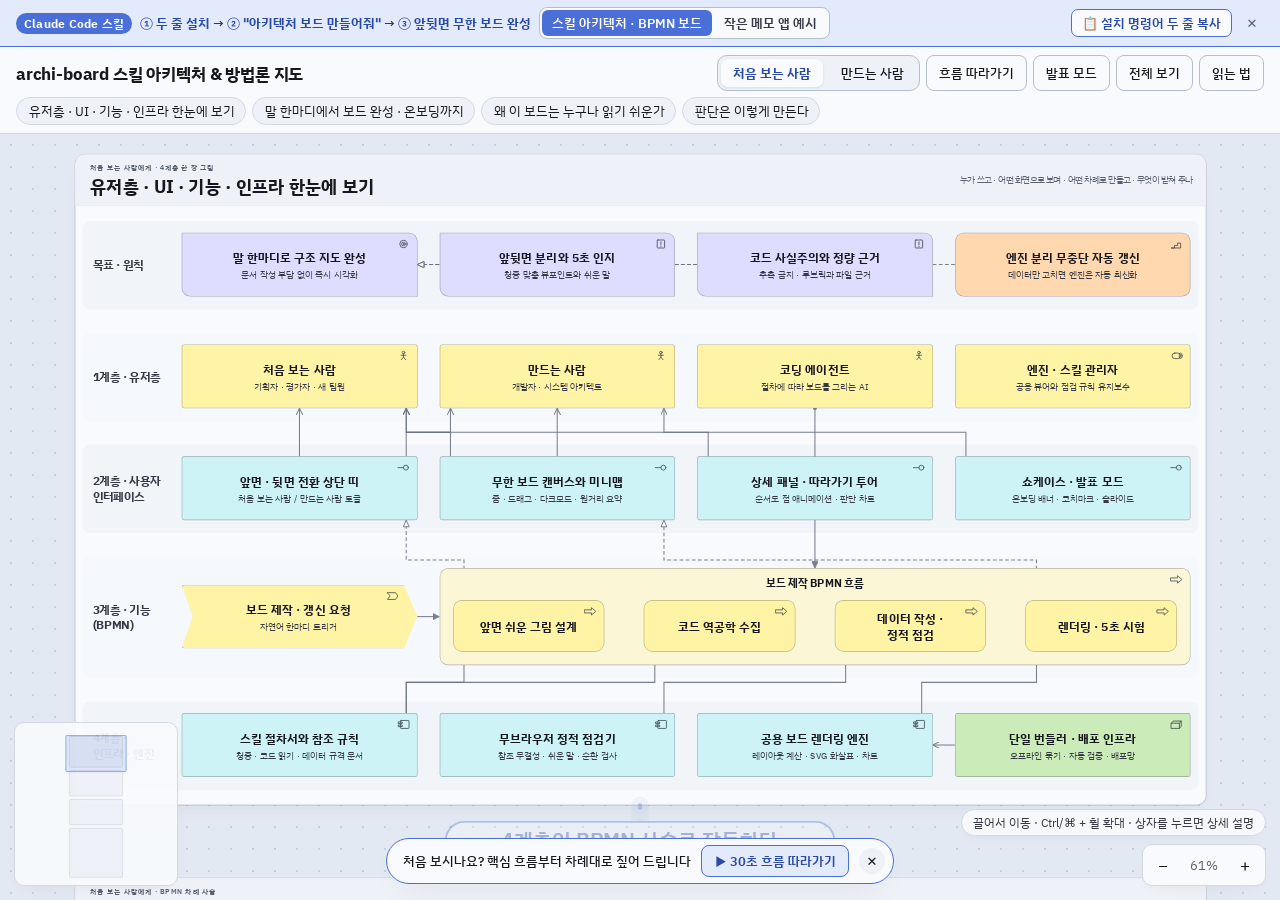
==== index.html @ 6bb21a6a "Merge pull request #14 from gamercross/fix/ux-audit fix(engine): 읽기 쉽게 — 줄바꿈 · 글자 크기 · 헤더 · 발표 모드 · " ====
<!doctype html>
<!-- 이 파일은 tools/build-showcase.mjs가 만든다 — 고치려면 showcase/index.src.html과 보드 데이터를 고치고 다시 만든다. -->
<html lang="ko">
<head>
<meta charset="utf-8">
<meta name="viewport" content="width=device-width,initial-scale=1">
<title>archi-board 쇼케이스 · 아키텍처 & 방법론 보드</title>
<style>
/*! archi-board engine v1.4.0 — MIT License */
@import url('https://fonts.googleapis.com/css2?family=IBM+Plex+Mono:wght@400;500&family=IBM+Plex+Sans+KR:wght@400;500;600;700&display=swap');
/* 무한 보드 — 작업을 창(프레임)으로 늘어놓고, 창 크기는 중요도, 창 안은 ArchiMate 층별 캔버스. 멀리서는 창 이름만, 가까이 가면 안의 상자와 선. */
:root{
  --board:#E3E9F2; --dot:#C4CEDC; --sheet:#F8FAFD; --soft:#EEF2F8; --line:#D2D9E4; --line2:#B3BECF;
  --ink:#16181D; --ink2:#353943; --mute:#59606E; --acc:#4A6FD6; --acc-ink:#2A4AA8; --acc-soft:#E2EAFB;
  --edge:#6A7282; --track:rgba(74,111,214,.15); --shade:rgba(22,24,29,.10);
  --l-mot:#DEDCFF; --l-str:#FFD8B0; --l-bus:#FFF3A6; --l-app:#CDF3F6; --l-tec:#CBEBB8; --l-imp:#FFD3E6; --l-pla:#E9D9F7;
  --ok:#1E7A47; --okbg:#E1F3E8; --warn:#865600; --warnbg:#FFF1D2; --bad:#A32D2D; --badbg:#FCE7E7;
  --cand:#5B3FB0; --candbg:#EEE9FF; --gone:#5F6673; --gonebg:#E9ECF1;
  --f-ui:"IBM Plex Sans KR","Apple SD Gothic Neo","Noto Sans KR","Malgun Gothic",system-ui,sans-serif;
  --f-mono:"IBM Plex Mono",ui-monospace,"SFMono-Regular",Menlo,Consolas,monospace;
}
@media (prefers-color-scheme: dark){:root:not([data-theme="light"]){
  --board:#0C0F14; --dot:#1D2430; --sheet:#161A21; --soft:#1C2129; --line:#2B313C; --line2:#3E4654;
  --ink:#EEF0F4; --ink2:#CFD4DC; --mute:#98A1B0; --acc:#7FA4FF; --acc-ink:#A9C2FF; --acc-soft:#1A2541;
  --edge:#8891A3; --track:rgba(127,164,255,.16); --shade:rgba(0,0,0,.45);
  --l-mot:#2B2950; --l-str:#4A3016; --l-bus:#3A3715; --l-app:#153B3F; --l-tec:#20351C; --l-imp:#4A2036; --l-pla:#35224A;
  --ok:#7FD4A0; --okbg:#163323; --warn:#F2C26B; --warnbg:#382C12; --bad:#F29A9A; --badbg:#3C1B1B;
  --cand:#C3B2FF; --candbg:#281F46; --gone:#A3AAB6; --gonebg:#242932; color-scheme:dark}}
:root[data-theme="dark"]{
  --board:#0C0F14; --dot:#1D2430; --sheet:#161A21; --soft:#1C2129; --line:#2B313C; --line2:#3E4654;
  --ink:#EEF0F4; --ink2:#CFD4DC; --mute:#98A1B0; --acc:#7FA4FF; --acc-ink:#A9C2FF; --acc-soft:#1A2541;
  --edge:#8891A3; --track:rgba(127,164,255,.16); --shade:rgba(0,0,0,.45);
  --l-mot:#2B2950; --l-str:#4A3016; --l-bus:#3A3715; --l-app:#153B3F; --l-tec:#20351C; --l-imp:#4A2036; --l-pla:#35224A;
  --ok:#7FD4A0; --okbg:#163323; --warn:#F2C26B; --warnbg:#382C12; --bad:#F29A9A; --badbg:#3C1B1B;
  --cand:#C3B2FF; --candbg:#281F46; --gone:#A3AAB6; --gonebg:#242932; color-scheme:dark}

[hidden]{display:none!important}
html,body{height:100%}
body{background:var(--board);color:var(--ink);font-family:var(--f-ui);overflow:hidden}
body::before{content:"";position:fixed;inset:0 0 auto;height:env(safe-area-inset-top,0px);z-index:10;background:var(--sheet)}
button{font:inherit;color:inherit}
.app{height:100%;display:grid;grid-template-rows:auto 1fr}

/* 위 띠 */
.top{background:var(--sheet);border-bottom:1px solid var(--line);padding-block:10px 8px;
  padding-left:max(16px,env(safe-area-inset-left,0px));padding-right:max(16px,env(safe-area-inset-right,0px));
  display:grid;gap:8px;position:relative;z-index:5}
.top-row{display:flex;align-items:center;gap:14px;flex-wrap:wrap}
.brand{display:flex;align-items:baseline;gap:10px;min-width:0;flex:1 1 320px}
.brand h1{margin:0;font-size:19px;font-weight:700;letter-spacing:-.01em;white-space:nowrap}
.brand p{margin:0;color:var(--mute);font-size:12.5px;min-width:0;overflow:hidden;text-overflow:ellipsis;white-space:nowrap}
.acts{display:flex;gap:6px;flex-wrap:wrap}
.btn{border:1px solid var(--line2);background:var(--sheet);border-radius:8px;padding:6px 12px;font-size:13px;font-weight:500;cursor:pointer;white-space:nowrap}
.btn:hover{border-color:var(--acc)}
.btn.pri{background:var(--acc-soft);border-color:var(--acc);color:var(--acc-ink);font-weight:600}
.btn:focus-visible,.chipf:focus-visible,.el:focus-visible,.fh:focus-visible,.sum:focus-visible,.go:focus-visible{outline:2px solid var(--acc);outline-offset:2px}
.chips{display:flex;gap:6px;overflow-x:auto;scrollbar-width:thin;padding-bottom:2px}
.chipf{flex:none;display:flex;align-items:center;gap:8px;border:1px solid var(--line);background:var(--soft);border-radius:999px;padding:4px 10px 4px 12px;font-size:12.5px;cursor:pointer}
.chipf:hover{border-color:var(--acc)}
.chipf.main{border-color:var(--acc);background:var(--acc-soft);font-weight:600}
.mbar{display:inline-flex;width:46px;height:6px;border-radius:3px;overflow:hidden;background:var(--line)}
.mbar i{display:block;height:100%}
.mbar .done{background:var(--ok)} .mbar .part{background:var(--warn)} .mbar .todo{background:var(--bad)} .mbar .cand{background:var(--cand)} .mbar .gone{background:var(--gone)}

/* 보드 */
.board{position:relative;overflow:hidden;touch-action:none;cursor:grab;
  background-color:var(--board);background-image:radial-gradient(var(--dot) 1.1px,transparent 1.3px);background-size:22px 22px}
.board.dragging{cursor:grabbing}
.world{position:absolute;left:0;top:0;transform-origin:0 0}
/* 움직이는 동안만 한 장의 층으로 — 멈추면 지금 크기로 다시 그려 흐림 · 빈 칸이 남지 않게 */
.board.moving .world{will-change:transform}
.layer{position:absolute;left:0;top:0}
svg.layer{overflow:visible;pointer-events:none}

/* 창 */
.fr{position:absolute;background:var(--sheet);border:1px solid var(--line2);border-radius:16px;box-shadow:0 1px 0 var(--shade),0 12px 32px -18px var(--shade)}
.fr.main{border:3px solid var(--acc);box-shadow:0 0 0 10px var(--track),0 20px 50px -20px var(--shade)}
.fr.w1{border-style:dashed}
.fh{position:absolute;left:0;right:0;top:0;height:84px;display:flex;flex-direction:column;justify-content:center;gap:2px;text-align:left;
  padding:0 24px;border:0;border-bottom:1px solid var(--line);background:var(--soft);border-radius:15px 15px 0 0;cursor:pointer}
.fr.main .fh{background:var(--acc-soft);border-radius:13px 13px 0 0}
.fh .fk{font-size:12px;font-weight:600;letter-spacing:.06em;color:var(--mute)}
.fr.main .fh .fk{color:var(--acc-ink)}
.fh .ft{font-size:24px;font-weight:700;letter-spacing:-.015em}
.fr.w5 .fh .ft{font-size:30px} .fr.w4 .fh .ft{font-size:27px} .fr.w1 .fh .ft{font-size:21px}
.fh .fm{position:absolute;right:22px;top:50%;transform:translateY(-50%);display:flex;align-items:center;gap:10px;font-size:12.5px;color:var(--mute)}
.fh .fm .mbar{width:90px;height:8px}
.band{position:absolute;left:12px;right:12px;border-radius:10px;background:var(--soft)}
.band span{position:absolute;left:0;top:0;bottom:0;width:26px;display:flex;align-items:center;justify-content:center;
  writing-mode:vertical-rl;font-size:12px;font-weight:600;letter-spacing:.12em;color:var(--mute);border-radius:10px 0 0 10px}
.band[data-l="mot"] span{background:var(--l-mot)} .band[data-l="str"] span{background:var(--l-str)} .band[data-l="bus"] span{background:var(--l-bus)}
.band[data-l="app"] span{background:var(--l-app)} .band[data-l="tec"] span{background:var(--l-tec)} .band[data-l="imp"] span{background:var(--l-imp)}
.fr.on{border-color:var(--acc)}

/* 상자 */
.el{position:absolute;display:flex;flex-direction:column;justify-content:flex-start;gap:3px;text-align:left;padding:8px 10px 8px 11px;
  border:1px solid color-mix(in srgb,var(--ink) 30%,transparent);border-radius:4px;cursor:pointer;overflow:hidden;
  transition:opacity .2s,box-shadow .2s,transform .2s}
.el[data-l="mot"]{background:var(--l-mot)} .el[data-l="str"]{background:var(--l-str)} .el[data-l="bus"]{background:var(--l-bus)}
.el[data-l="app"]{background:var(--l-app)} .el[data-l="tec"]{background:var(--l-tec)} .el[data-l="imp"]{background:var(--l-imp)} .el[data-l="pla"]{background:var(--l-pla)}
.el.sh-round{border-radius:14px}
.el.sh-pill{border-radius:40px;padding-inline:20px}
.el.sh-cut{border-radius:0 14px 0 14px}
.el.sh-event{clip-path:polygon(0 0,calc(100% - 22px) 0,100% 50%,calc(100% - 22px) 100%,0 100%,18px 50%);padding-left:26px;border-width:0}
.el.st-todo,.el.st-cand{border-style:dashed;border-width:1.5px}
.el.st-gone{opacity:.62}
.el.st-gone .en{text-decoration:line-through;text-decoration-thickness:1px}
.el .et{display:flex;align-items:center;gap:6px;min-width:0}
.el .et i{font-style:normal;font-size:12px;color:var(--ink2);opacity:.8;white-space:nowrap;overflow:hidden;text-overflow:ellipsis;flex:1 1 auto;min-width:0}
.el .en{font-size:13.5px;font-weight:600;line-height:1.3;display:-webkit-box;-webkit-line-clamp:2;-webkit-box-orient:vertical;overflow:hidden}
.el .ew{font-size:12px;color:var(--ink2);white-space:nowrap;overflow:hidden;text-overflow:ellipsis}
.el[data-l="pla"] .en{font-size:15px}
.chip{flex:none;font-size:12px;font-weight:600;padding:1px 6px;border-radius:999px;white-space:nowrap}
.chip.done{background:var(--okbg);color:var(--ok)} .chip.part{background:var(--warnbg);color:var(--warn)} .chip.todo{background:var(--badbg);color:var(--bad)}
.chip.cand{background:var(--candbg);color:var(--cand)} .chip.gone{background:var(--gonebg);color:var(--gone)}
.el:hover{box-shadow:0 0 0 3px var(--track)}
.board.focus .el{opacity:.18}
.board.focus .el.on{opacity:1}
.el.sel{box-shadow:0 0 0 4px var(--acc);transform:translateY(-1px)}
.board.focus .el.on:not(.sel){box-shadow:0 0 0 2px var(--acc)}

/* 선 */
.e{fill:none;stroke:var(--edge);stroke-width:1.4;opacity:.75;transition:opacity .2s}
.e.x{display:none}
.board.focus .e{opacity:.08}
.board.focus .e.on{opacity:1;stroke:var(--acc);stroke-width:2.4}
.board.focus .e.x.on{display:inline}
.e.on.run{stroke-dasharray:7 7;animation:run 1s linear infinite}
@keyframes run{to{stroke-dashoffset:-14}}
.mk{fill:var(--edge);stroke:var(--edge)} .mk.h{fill:var(--acc);stroke:var(--acc)} .mk.hol{fill:var(--sheet)}
.ringp{fill:none;stroke:var(--track);stroke-width:26}
.runner{fill:var(--acc)}
.board.far .e.in{opacity:0}

/* 창 사이 흐름 */
.flow-t{fill:none;stroke:var(--track);stroke-width:28;stroke-linecap:round}
.flow{fill:none;stroke:var(--acc);stroke-width:7;stroke-linecap:round;stroke-dasharray:4 24;animation:flow 1.3s linear infinite;opacity:.9}
@keyframes flow{to{stroke-dashoffset:-28}}
.fl rect{fill:var(--sheet);stroke:var(--acc);stroke-width:3}
.fl text{fill:var(--acc-ink);font:600 34px var(--f-ui)}
.flows{transition:opacity .25s}
.board:not(.far) .flows{opacity:.35}
.board.focus .flows{opacity:.08}

/* 멀리서 보는 얼굴 */
.sum{position:absolute;border:0;border-radius:16px;background:color-mix(in srgb,var(--sheet) 93%,transparent);text-align:left;cursor:pointer;
  padding:48px 56px;display:flex;flex-direction:column;justify-content:center;gap:18px;opacity:0;pointer-events:none;transition:opacity .25s;overflow:hidden}
.board.far .sum{opacity:1;pointer-events:auto}
.sum{--z:1;padding:calc(48px*var(--z)) calc(56px*var(--z));gap:calc(18px*var(--z))}
.sum .sk{font-size:calc(40px*var(--z));font-weight:600;letter-spacing:.05em;color:var(--mute)}
.sum.main .sk{color:var(--acc-ink)}
.sum .st{font-size:calc(70px*var(--z));font-weight:700;letter-spacing:-.02em;line-height:1.12;text-wrap:balance}
.sum.w5 .st{font-size:calc(100px*var(--z))} .sum.w4 .st{font-size:calc(88px*var(--z))} .sum.w3 .st{font-size:calc(70px*var(--z))} .sum.w1 .st{font-size:calc(58px*var(--z))}
.sum .ss{font-size:calc(38px*var(--z));color:var(--ink2);line-height:1.3;max-width:28ch}
.sum.w1 .ss{font-size:calc(32px*var(--z))}
.sum .mbar{width:min(100%,calc(640px*var(--z)));height:calc(22px*var(--z));border-radius:calc(11px*var(--z))}
.sum .sc{font-size:calc(36px*var(--z));color:var(--mute);font-variant-numeric:tabular-nums}
.sum:hover{background:color-mix(in srgb,var(--acc-soft) 92%,transparent)}
.board.focus .sum{opacity:0;pointer-events:none}

/* 아래 도구 */
.zoom{position:absolute;right:max(14px,env(safe-area-inset-right,0px));bottom:max(14px,env(safe-area-inset-bottom,0px));display:flex;gap:4px;align-items:center;
  background:var(--sheet);border:1px solid var(--line);border-radius:10px;padding:4px;z-index:3;box-shadow:0 6px 18px -10px var(--shade)}
.zoom button{border:0;background:none;width:32px;height:32px;border-radius:7px;font-size:17px;cursor:pointer}
.zoom button:hover{background:var(--soft)}
.zoom output{font-size:13px;color:var(--mute);min-width:42px;text-align:center;font-variant-numeric:tabular-nums}
.mini{position:absolute;left:max(14px,env(safe-area-inset-left,0px));bottom:max(14px,env(safe-area-inset-bottom,0px));width:200px;
  background:var(--sheet);border:1px solid var(--line);border-radius:10px;padding:6px;z-index:3;cursor:pointer;box-shadow:0 6px 18px -10px var(--shade)}
.mini svg{display:block;width:100%;height:auto}
.mini .mf{fill:var(--soft);stroke:var(--line2);stroke-width:14}
.mini .mf.main{fill:var(--acc-soft);stroke:var(--acc);stroke-width:24}
.mini .mv{fill:var(--track);stroke:var(--acc);stroke-width:20}
.hint{position:absolute;right:max(14px,env(safe-area-inset-right,0px));bottom:calc(max(14px,env(safe-area-inset-bottom,0px)) + 50px);font-size:12px;color:var(--ink2);background:color-mix(in srgb,var(--sheet) 92%,transparent);border:1px solid var(--line);border-radius:999px;padding:4px 11px;z-index:3;text-align:right;box-shadow:0 4px 14px -8px var(--shade);transition:opacity .4s}
.hint.dim{opacity:.55}
.hint:hover{opacity:1}

/* 첫 화면 투어 배너 & 발표(슬라이드) 모드 */
.tcta{position:absolute;left:50%;transform:translateX(-50%);bottom:max(16px,env(safe-area-inset-bottom,0px));z-index:3;display:flex;align-items:center;gap:10px;
  background:var(--sheet);border:1.5px solid var(--acc);border-radius:999px;padding:6px 8px 6px 16px;box-shadow:0 14px 34px -14px var(--shade);font-size:13px;font-weight:500;white-space:nowrap;max-width:calc(100% - 32px)}
.tcta span{overflow:hidden;text-overflow:ellipsis}
.tcta .x{border:0;background:var(--soft);border-radius:999px;width:26px;height:26px;cursor:pointer;font-size:13px;flex:none}
.tcta .x:hover{background:var(--line)}
.pres{position:absolute;left:50%;transform:translateX(-50%);bottom:max(16px,env(safe-area-inset-bottom,0px));z-index:4;display:flex;align-items:center;gap:10px;
  background:var(--sheet);border:1.5px solid var(--acc);border-radius:14px;padding:8px 12px;box-shadow:0 20px 50px -20px var(--shade);max-width:calc(100% - 32px)}
.pres .pt{display:flex;flex-direction:column;align-items:center;padding:0 10px;min-width:160px;max-width:360px;text-align:center}
.pres .pt small{font-size:12px;font-weight:700;color:var(--acc-ink);font-variant-numeric:tabular-nums}
.pres .pt b{font-size:14px;white-space:nowrap;overflow:hidden;text-overflow:ellipsis;max-width:100%}
.app[data-pres="1"] .chips,.app[data-pres="1"] .mini,.app[data-pres="1"] .hint,.app[data-pres="1"] .tcta{display:none!important}

/* 옆 칸 */
.panel{position:absolute;top:12px;right:max(12px,env(safe-area-inset-right,0px));bottom:12px;width:380px;max-width:calc(100% - 24px);background:var(--sheet);
  border:1px solid var(--line2);border-radius:14px;box-shadow:0 20px 50px -20px var(--shade);z-index:4;display:flex;flex-direction:column;overflow:hidden}
.panel header{display:flex;align-items:flex-start;gap:8px;padding:16px 16px 10px 18px;border-bottom:1px solid var(--line)}
.panel header .ph{flex:1;min-width:0}
.panel .pk{font-size:12px;color:var(--mute);letter-spacing:.03em}
.panel h2{margin:4px 0 0;font-size:19px;line-height:1.3;text-wrap:balance}
.panel .x{border:0;background:var(--soft);border-radius:8px;width:30px;height:30px;cursor:pointer;flex:none;font-size:16px}
.panel .pb{padding:12px 18px 20px;overflow:auto;display:grid;gap:12px;align-content:start;font-size:13.5px;line-height:1.6}
.panel p{margin:0}
.panel h3{margin:6px 0 0;font-size:12px;letter-spacing:.06em;color:var(--mute);font-weight:600}
.panel code{font-family:var(--f-mono);font-size:12px;background:var(--soft);border:1px solid var(--line);border-radius:6px;padding:2px 6px;word-break:break-all}
.panel ul{margin:0;padding:0;list-style:none;display:grid;gap:6px}
.panel li{display:flex;flex-wrap:wrap;align-items:center;gap:6px}
.verb{font-size:12px;font-weight:600;color:var(--acc-ink);background:var(--acc-soft);border-radius:6px;padding:1px 7px;white-space:nowrap}
.go{border:1px solid var(--line);background:var(--soft);border-radius:7px;padding:2px 8px;font-size:13px;cursor:pointer;text-align:left}
.go:hover{border-color:var(--acc)}
.go small{color:var(--mute);margin-left:4px}
.why{border-left:3px solid var(--acc);padding:6px 10px;background:var(--acc-soft);border-radius:0 8px 8px 0}
.cnt{display:flex;gap:10px;flex-wrap:wrap;font-size:12.5px;color:var(--mute);font-variant-numeric:tabular-nums}
.cnt .mbar{width:100%;height:10px;border-radius:5px}
.recent li{display:grid;grid-template-columns:44px 1fr;gap:8px;align-items:baseline}
.recent time{font-size:12px;color:var(--mute);font-variant-numeric:tabular-nums}

/* 흐름 따라가기 */
.tour{position:absolute;left:50%;transform:translateX(-50%);bottom:max(14px,env(safe-area-inset-bottom,0px));width:min(620px,calc(100% - 32px));z-index:4;
  background:var(--sheet);border:1px solid var(--acc);border-radius:14px;box-shadow:0 20px 50px -20px var(--shade);padding:14px 16px 12px 18px;display:grid;gap:6px}
.tour .tn{font-size:12px;color:var(--acc-ink);font-weight:600;font-variant-numeric:tabular-nums;display:flex;justify-content:space-between;gap:8px}
.tour h2{margin:0;font-size:18px;text-wrap:balance}
.tour p{margin:0;font-size:13.5px;line-height:1.6;color:var(--ink2)}
.tour .tb{display:flex;gap:6px;justify-content:flex-end;margin-top:4px;flex-wrap:wrap}
.dots{display:flex;gap:4px;align-items:center}
.dots i{width:7px;height:7px;border-radius:50%;background:var(--line2)}
.dots i.on{background:var(--acc)}

/* 읽는 법 */
.legend{position:absolute;top:12px;left:max(12px,env(safe-area-inset-left,0px));width:min(560px,calc(100% - 24px));max-height:calc(100% - 24px);overflow:auto;z-index:4;
  background:var(--sheet);border:1px solid var(--line2);border-radius:14px;box-shadow:0 20px 50px -20px var(--shade);padding:16px 18px;font-size:13px;line-height:1.55}
.legend h2{margin:0 0 4px;font-size:17px}
.legend h3{margin:14px 0 6px;font-size:12px;letter-spacing:.06em;color:var(--mute)}
.lg{display:grid;grid-template-columns:repeat(auto-fill,minmax(150px,1fr));gap:6px 12px}
.lg div{display:flex;align-items:center;gap:8px;min-width:0}
.sw{flex:none;width:30px;height:18px;border:1px solid color-mix(in srgb,var(--ink) 30%,transparent);border-radius:4px}
.legend svg{flex:none}
.legend .x{float:right;border:0;background:var(--soft);border-radius:8px;width:30px;height:30px;cursor:pointer}

/* 창 안의 순서 (유즈케이스) */
.band[data-l="seq"]{background:color-mix(in srgb,var(--acc-soft) 55%,var(--soft))}
.band[data-l="seq"] span{background:var(--acc-soft);color:var(--acc-ink)}
.seq{position:absolute;background:var(--sheet);border:1px solid var(--line2);border-radius:12px;transition:opacity .2s}
.sqh{position:absolute;left:0;right:0;top:0;height:64px;padding:10px 12px 0 16px;display:flex;gap:12px;align-items:flex-start;border-bottom:1px solid var(--line)}
.sqh .sqt{flex:1;min-width:0}
.sqh small{display:block;font-size:12px;letter-spacing:.05em;color:var(--acc-ink);font-weight:600}
.sqh b{display:block;font-size:16px;line-height:1.3}
.sqh span{display:block;font-size:12px;color:var(--mute);white-space:nowrap;overflow:hidden;text-overflow:ellipsis}
.sqh .btn{flex:none;padding:5px 10px;font-size:12.5px}
.lh{position:absolute;top:72px;height:40px;display:flex;align-items:center;justify-content:center;text-align:center;font-size:12px;font-weight:600;line-height:1.2;
  border:1px solid color-mix(in srgb,var(--ink) 30%,transparent);border-radius:4px;background:var(--l-app);cursor:pointer;padding:0 6px;transition:opacity .2s,box-shadow .2s}
.lh[data-l="bus"]{background:var(--l-bus)} .lh[data-l="tec"]{background:var(--l-tec)}
.lh:hover{box-shadow:0 0 0 3px var(--track)}
.seq svg{position:absolute;left:0;top:0;overflow:visible;pointer-events:none}
.ll{stroke:var(--line2);stroke-width:1.2;stroke-dasharray:4 5}
.sa{fill:none;stroke:var(--edge);stroke-width:1.6;transition:opacity .2s}
.sa.ret{stroke-dasharray:6 5}
.sl{position:absolute;font-size:12px;line-height:1.38;color:var(--ink2);display:flex;flex-direction:column;justify-content:flex-end;align-items:center;text-align:center;pointer-events:none;transition:opacity .2s}
.sl.self{align-items:flex-start;text-align:left}
.sl p{margin:0;background:var(--sheet);padding:0 4px;border-radius:4px}
.sl .n{display:inline-flex;align-items:center;justify-content:center;min-width:18px;height:18px;border-radius:9px;background:var(--ink2);color:var(--sheet);font-size:12px;font-weight:700;margin-right:5px;padding:0 4px;vertical-align:1px}
.sl code{font-family:var(--f-mono);font-size:12px;color:var(--mute);padding-left:5px}
.alt{font-size:12px;font-weight:600;color:var(--cand);background:var(--candbg);border-radius:999px;padding:0 6px;margin-right:4px;white-space:nowrap}
.sdot{fill:var(--acc)}
.seq.stepping .sa,.seq.stepping .sl{opacity:.2}
.seq.stepping .sa.past,.seq.stepping .sl.past{opacity:.5}
.seq.stepping .sa.cur{opacity:1;stroke:var(--acc);stroke-width:3;stroke-dasharray:7 6;animation:run 1s linear infinite}
.seq.stepping .sl.cur{opacity:1;color:var(--ink)}
.seq.stepping .sl.cur p{box-shadow:0 0 0 2px var(--acc)}
.seq.stepping .sdot{display:none}
.seq.stepping .lh{opacity:.45} .seq.stepping .lh.cur{opacity:1;box-shadow:0 0 0 3px var(--acc)}
.seq.play{box-shadow:0 0 0 3px var(--acc)}
.board.focus .seq:not(.play){opacity:.25}

/* 앱 화면 */
.scr{position:absolute;background:var(--sheet);border:1px solid var(--line2);border-radius:12px;overflow:hidden;display:flex;flex-direction:column;transition:opacity .2s}
.scr .shot{display:block;border:0;padding:0;background:#0B1A4A;cursor:zoom-in;flex:none}
.scr .shot img{display:block;width:100%;height:100%;object-fit:cover}
.scr .sb{padding:14px 18px 16px;display:grid;gap:9px;align-content:start;font-size:14px;line-height:1.55;flex:1;min-height:0}
.scr .st1{display:flex;align-items:baseline;gap:10px}
.scr .st1 b{font-size:19px;line-height:1.3}
.scr .st1 em{font-style:normal;flex:none;display:inline-flex;align-items:center;justify-content:center;width:26px;height:26px;border-radius:13px;background:var(--acc);color:#fff;font-size:13px;font-weight:700}
.scr .url{font-family:var(--f-mono);font-size:12px;color:var(--mute)}
.scr h4{margin:0;font-size:12px;letter-spacing:.06em;color:var(--mute);font-weight:600}
.scr .mv{color:var(--ink2)}
.scr ul{margin:0;padding:0;list-style:none;display:grid;gap:3px}
.scr li{font-size:13px;color:var(--ink2);padding-left:14px;position:relative}
.scr li::before{content:"";position:absolute;left:2px;top:.62em;width:6px;height:6px;border-radius:2px;background:var(--l-app)}
.scr .bk li::before{background:var(--l-tec)}
.scr .sacts{display:flex;gap:6px;flex-wrap:wrap;margin-top:2px}
.scr .sacts .btn{padding:5px 10px;font-size:12.5px}
.scr.on{box-shadow:0 0 0 4px var(--acc)}
.board.focus .scr:not(.on){opacity:.3}
.lightbox{position:fixed;inset:0;z-index:20;background:rgba(6,10,20,.82);display:flex;flex-direction:column;align-items:center;justify-content:center;gap:12px;padding:24px 16px;cursor:zoom-out}
.lightbox img{max-width:min(1280px,100%);max-height:calc(100% - 60px);border-radius:10px;box-shadow:0 20px 60px rgba(0,0,0,.5)}
.lightbox p{margin:0;color:#fff;font-size:14px;text-align:center}

/* 앱 × 유즈케이스 표 */
.mx{position:absolute;display:grid;gap:3px;font-size:12px}
.mx .mh{display:flex;align-items:flex-end;justify-content:center;text-align:center;font-weight:600;line-height:1.25;padding:4px 2px 6px;border:0;background:none;cursor:pointer;border-radius:6px;font-size:12px}
.mx .mr{display:flex;align-items:center;gap:8px;text-align:left;border:0;background:none;cursor:pointer;border-radius:6px;padding:0 8px;font-weight:600;font-size:12.5px;min-width:0}
.mx .mh:hover,.mx .mr:hover{background:var(--acc-soft)}
.mx .mr i{flex:none;width:12px;height:12px;border-radius:3px;border:1px solid color-mix(in srgb,var(--ink) 30%,transparent)}
.mx .mc{border:1px solid var(--line);border-radius:6px;display:flex;align-items:center;justify-content:center;gap:6px;font-variant-numeric:tabular-nums;cursor:pointer;font-size:12px;padding:0}
.mx div.mc{border-style:dashed;cursor:default}
.mx button.mc:hover{border-color:var(--acc)}
.mx .o{color:var(--acc-ink);font-weight:700} .mx .i{color:var(--ok);font-weight:700} .mx .s{color:var(--mute);font-weight:600}
.board.focus .mx{opacity:.35}
.go.wide{display:block;width:100%}
.go .verb{margin-right:4px}


/* 객체 지도 */
.pkg{position:absolute;border:2px dashed var(--line2);border-radius:20px;background:color-mix(in srgb,var(--soft) 75%,transparent)}
.pkg::before{content:"";position:absolute;left:18px;right:18px;top:0;height:8px;border-radius:0 0 6px 6px;background:var(--l-app)}
.pkg[data-l="bus"]::before{background:var(--l-bus)} .pkg[data-l="tec"]::before{background:var(--l-tec)}
.pkg h4{position:absolute;left:22px;top:18px;margin:0;font-size:26px;font-weight:700;letter-spacing:-.01em}
.pkg p{position:absolute;left:22px;right:22px;top:52px;margin:0;font-size:14px;color:var(--mute);white-space:nowrap;overflow:hidden;text-overflow:ellipsis}
.oedges{position:absolute;left:0;top:0;overflow:visible;pointer-events:none}
.oe{fill:none;stroke:var(--edge);opacity:.45;transition:opacity .2s}
/* 확대 · 이동 중에는 계속 도는 움직임을 멈춰, 큰 그림을 매 프레임 다시 그리지 않게 한다 */
.board.moving .flow,.board.moving .oe.cur,.board.moving .e.on.run,.board.moving .seq.stepping .sa.cur{animation-play-state:paused}
.board.moving .el,.board.moving .sum,.board.moving .flows,.board.moving .ob,.board.moving .seq,.board.moving .scr,.board.moving .cd{transition:none}
.oe.x{stroke-dasharray:7 6}
.board.ofocus .oe{opacity:.07}
.board.ofocus .oe.on{opacity:1;stroke:var(--acc);stroke-width:4}
.board.ofocus .oe.cur{stroke-width:7}
.board.far.ofocus .oe.on{stroke-width:9}
.board.far.ofocus .oe.cur{stroke-width:15}
.oe.cur{stroke-dasharray:9 8;animation:run 1s linear infinite}
.oel{display:none}
.board.ofocus .oel.on{display:inline}
.oel rect{fill:var(--sheet);stroke:var(--acc);stroke-width:1.6}
.oel text{fill:var(--acc-ink);font:600 15px var(--f-ui)}
.odot{fill:var(--acc);stroke:var(--sheet);stroke-width:3}
.ob{position:absolute;background:var(--sheet);border:1.5px solid color-mix(in srgb,var(--ink) 26%,transparent);border-radius:12px;display:flex;flex-direction:column;overflow:hidden;cursor:pointer;
  transition:opacity .2s,box-shadow .2s;box-shadow:0 10px 24px -18px var(--shade)}
.ob:hover{box-shadow:0 0 0 4px var(--track)}
.ob .oh{flex:none;display:flex;align-items:center;gap:8px;padding:12px 16px 11px;border:0;border-bottom:1px solid var(--line);background:var(--l-app);text-align:left;cursor:pointer;min-width:0}
.ob[data-l="bus"] .oh{background:var(--l-bus)} .ob[data-l="tec"] .oh{background:var(--l-tec)}
.ob .oh i{flex:none;font-style:normal;font-size:12px;color:var(--ink2)}
.ob .oh b:not(.chip){flex:1;min-width:0;font-size:21px;letter-spacing:-.01em;white-space:nowrap;overflow:hidden;text-overflow:ellipsis}
.ob .obb{flex:1;min-height:0;padding:12px 16px 10px;display:grid;gap:7px;align-content:start}
.ob .one{margin:0 0 2px;font-size:15px;font-weight:600;line-height:1.45;display:-webkit-box;-webkit-line-clamp:2;-webkit-box-orient:vertical;overflow:hidden}
.ob h5{margin:4px 0 0;font-size:12px;letter-spacing:.06em;color:var(--mute);font-weight:600}
.ob .oapi{margin:0;padding:0;list-style:none;display:grid;gap:3px}
.ob .oapi li{font-family:var(--f-mono);font-size:12.5px;color:var(--ink2);white-space:nowrap;overflow:hidden;text-overflow:ellipsis}
.ob .ohold{margin:0;font-size:13px;color:var(--ink2);line-height:1.5;display:-webkit-box;-webkit-line-clamp:2;-webkit-box-orient:vertical;overflow:hidden}
.thumbs{display:grid;grid-template-columns:repeat(3,1fr);gap:8px}
.th{border:1px solid var(--line);background:var(--soft);border-radius:8px;padding:5px 4px 4px;cursor:pointer;display:grid;gap:3px;justify-items:center;min-width:0}
.th:hover{border-color:var(--acc);background:var(--acc-soft)}
.th span{font-size:12px;font-weight:600;white-space:nowrap;overflow:hidden;text-overflow:ellipsis;max-width:100%}
.mseq .ml{stroke:var(--line2);stroke-width:1;stroke-dasharray:2 2}
.mseq .ml.me{stroke:var(--acc);stroke-width:2.2;stroke-dasharray:none}
.mseq .ms{fill:none;stroke:var(--edge);stroke-width:1.1;opacity:.5}
.mseq .ms.r{stroke-dasharray:2.5 2}
.mseq .ms.me{stroke:var(--acc);opacity:1;stroke-width:1.7}
.mseq .ms.hd{fill:var(--edge);stroke:none} .mseq .ms.hd.me{fill:var(--acc)}
.ob .ofile{flex:none;padding:8px 16px;border-top:1px solid var(--line);font-family:var(--f-mono);font-size:12px;color:var(--mute);white-space:nowrap;overflow:hidden;text-overflow:ellipsis;background:var(--soft)}
.board.ofocus .ob:not(.on){opacity:.2}
.board.ofocus .pkg{opacity:.55}
.ob.on{box-shadow:0 0 0 3px var(--acc)}
.ob.sel,.ob.from{box-shadow:0 0 0 6px var(--acc)}
.ob.to{box-shadow:0 0 0 6px var(--ok)}
.board.far .sum.objs{opacity:0;pointer-events:none}
.board.vfar .sum.objs{opacity:1;pointer-events:auto}
.board.focus .sum.objs{opacity:0;pointer-events:none}
/* 옆 칸: 객체 자세히 */
.panel.wide{width:560px}
.panel ol{margin:0;padding-left:20px;display:grid;gap:5px}
.panel ul.dot{gap:5px}
.panel ul.dot li{display:list-item;margin-left:16px;list-style:disc}
.panel ul.dot.warn li::marker{color:var(--bad)}
.panel ul.api li{list-style:none;margin-left:0}
.panel ul.parts li{display:block}
.panel ul.files li{display:block}
.panel .lead{font-size:15.5px;font-weight:600;line-height:1.5}
.panel .note{font-size:12.5px;color:var(--mute)}
.panel .tags{display:flex;gap:6px;flex-wrap:wrap;align-items:center}
.panel .eln{color:var(--mute);font-size:12px}
.panel .row{display:flex;gap:6px;flex-wrap:wrap}
.panel .row .btn{padding:5px 10px;font-size:12.5px}
.panel .ucb{border:1px solid var(--line);border-radius:10px;padding:10px 12px;display:grid;gap:8px;background:var(--sheet)}
.panel .ucbh{display:flex;justify-content:space-between;gap:8px;align-items:baseline}
.panel .ucbh small{color:var(--mute);font-size:12px;white-space:nowrap}
.panel .mseq.big{width:100%;height:auto;background:var(--soft);border:1px solid var(--line);border-radius:8px}
.panel .ucx{display:grid;gap:8px}
.panel .ucx > div{border-left:3px solid var(--line2);padding:2px 10px}
.panel .shots{display:grid;grid-template-columns:repeat(3,1fr);gap:8px}
.panel .shots button{padding:0;border:1px solid var(--line);border-radius:8px;overflow:hidden;cursor:pointer;background:var(--soft);display:grid;text-align:left}
.panel .shots button:hover{border-color:var(--acc)}
.panel .shots img{display:block;width:100%;aspect-ratio:16/10;object-fit:cover}
.panel .shots span{font-size:12px;padding:4px 6px;line-height:1.35}
.panel ol.steps{padding-left:0;list-style:none}
.ob .obig{display:none}
.board.oz .ob .oh,.board.oz .ob .obb,.board.oz .ob .ofile{visibility:hidden}
.board.oz .ob .obig{display:flex;position:absolute;inset:0;flex-direction:column;justify-content:center;gap:14px;padding:30px 34px;background:color-mix(in srgb,var(--l-app) 55%,var(--sheet))}
.board.oz .ob[data-l="bus"] .obig{background:color-mix(in srgb,var(--l-bus) 60%,var(--sheet))}
.board.oz .ob[data-l="tec"] .obig{background:color-mix(in srgb,var(--l-tec) 60%,var(--sheet))}
.obig i{font-style:normal;font-size:30px;color:var(--ink2)}
.obig b{font-size:60px;line-height:1.1;letter-spacing:-.02em;text-wrap:balance}
.obig p{margin:0;font-size:31px;line-height:1.35;color:var(--ink2);display:-webkit-box;-webkit-line-clamp:4;-webkit-box-orient:vertical;overflow:hidden}
.obig small{font-size:26px;color:var(--mute);font-weight:600}
.board.oz .pkg h4{font-size:64px;top:-6px}
.board.oz .pkg p{display:none}
.mini svg{max-height:150px}
.panel ol > li{display:list-item}
.panel ol.steps > li{display:flex}

a.btn{color:var(--ink);text-decoration:none;display:inline-block}


/* 데이터 지도 — 놓이는 곳 넷(점선 칸)과 데이터 카드, 위에 한 줄 흐름 */
.dmap{position:absolute;pointer-events:none;word-break:keep-all;overflow-wrap:anywhere}
.dmap > *{pointer-events:auto}
.dfh{position:absolute;display:flex;align-items:baseline;gap:16px;pointer-events:none}
.dfh b{font-size:24px;letter-spacing:-.01em}
.dfh span{font-size:15px;color:var(--mute)}
.dfl{position:absolute;border:1.5px solid color-mix(in srgb,var(--ink) 26%,transparent);border-radius:40px;background:var(--acc-soft);text-align:left;cursor:pointer;
  padding:16px 26px 14px 74px;display:flex;flex-direction:column;justify-content:center;gap:4px;transition:opacity .2s,box-shadow .2s}
.dfl:hover{box-shadow:0 0 0 4px var(--track)}
.dfl em{position:absolute;left:18px;top:50%;transform:translateY(-50%);font-style:normal;width:42px;height:42px;border-radius:21px;background:var(--acc);color:var(--sheet);
  display:flex;align-items:center;justify-content:center;font-weight:700;font-size:19px}
.dfl b{font-size:19px;line-height:1.3}
.dfl span{font-size:14px;color:var(--ink2)}
.dfl small{font-size:12.5px;color:var(--acc-ink);font-weight:600}
.dfl:not(:last-of-type)::after{content:"";position:absolute;right:-50px;top:50%;width:36px;height:3px;background:var(--acc);border-radius:2px}
.dfl:not(:last-of-type)::before{content:"";position:absolute;right:-52px;top:50%;margin-top:-8px;border:9px solid transparent;border-left:12px solid var(--acc);border-right:0;transform:translateY(-1px)}
.dst{position:absolute;border:2px dashed var(--line2);border-radius:20px;background:color-mix(in srgb,var(--soft) 75%,transparent);pointer-events:none}
.dst::before{content:"";position:absolute;left:18px;right:18px;top:0;height:8px;border-radius:0 0 6px 6px;background:var(--l-app)}
.dst[data-l="tec"]::before{background:var(--l-tec)}
.dst h4{position:absolute;left:22px;top:18px;margin:0;font-size:26px;font-weight:700;letter-spacing:-.01em}
.dst .dlife{position:absolute;right:22px;top:24px;margin:0;font-size:13px;font-weight:600;color:var(--acc-ink);background:var(--acc-soft);border-radius:999px;padding:2px 10px}
.dst .dsd{position:absolute;left:22px;right:22px;top:58px;margin:0;font-size:14px;line-height:1.5;color:var(--mute);display:-webkit-box;-webkit-line-clamp:3;-webkit-box-orient:vertical;overflow:hidden}
.dmc{position:absolute;background:var(--sheet);border:1.5px solid color-mix(in srgb,var(--ink) 26%,transparent);border-radius:12px;overflow:hidden;cursor:pointer;display:flex;flex-direction:column;
  gap:8px;padding:0 0 12px;box-shadow:0 10px 24px -18px var(--shade);transition:opacity .2s,box-shadow .2s}
.dmc:hover{box-shadow:0 0 0 4px var(--track)}
.dmc header{display:grid;gap:3px;padding:12px 16px 10px;border-bottom:1px solid var(--line);background:var(--l-app)}
.dmc[data-l="tec"] header{background:var(--l-tec)}
.dmc header b{font-size:21px;letter-spacing:-.01em}
.dmc header code{font-family:var(--f-mono);font-size:12.5px;color:var(--ink2);white-space:nowrap;overflow:hidden;text-overflow:ellipsis}
.dmc .one{margin:0;padding:0 16px;font-size:15px;font-weight:600;line-height:1.45;display:-webkit-box;-webkit-line-clamp:2;-webkit-box-orient:vertical;overflow:hidden}
.dio{display:flex;flex-wrap:wrap;gap:5px;align-items:center;padding:0 16px}
.dv{font-size:12px;font-weight:700;color:var(--acc-ink);min-width:62px}
.dv.r{color:var(--ok)} .dv.v{color:var(--mute)}
.dob{border:1px solid var(--line2);background:var(--soft);border-radius:999px;padding:2px 10px;font-size:13px;cursor:pointer;white-space:nowrap}
.dob:hover{border-color:var(--acc);background:var(--acc-soft)}
.dob.p{cursor:default;border-style:dashed;background:none}
.dmc .dlim{margin:auto 0 0;padding:8px 16px 0;border-top:1px solid var(--line);font-size:12.5px;color:var(--mute);line-height:1.45;display:-webkit-box;-webkit-line-clamp:2;-webkit-box-orient:vertical;overflow:hidden}
.dmc.on,.dfl.on{box-shadow:0 0 0 5px var(--acc)}
.board.focus .dmc:not(.on),.board.focus .dfl:not(.on){opacity:.28}
.board.focus .dst{opacity:.6}
.dmc .dbig,.dbg{display:none}
.board.oz .dmc > :not(.dbig),.board.oz .dfl > :not(.dbg),.board.oz .dst > :not(.dbg),.board.oz .dfh{visibility:hidden}
.board.oz .dmc .dbig{display:flex;position:absolute;inset:0;flex-direction:column;justify-content:center;gap:12px;padding:24px 30px;background:color-mix(in srgb,var(--l-app) 55%,var(--sheet))}
.board.oz .dmc[data-l="tec"] .dbig{background:color-mix(in srgb,var(--l-tec) 60%,var(--sheet))}
.dbig b{font-size:54px;line-height:1.1;letter-spacing:-.02em}
.dbig p{margin:0;font-size:28px;line-height:1.35;color:var(--ink2);display:-webkit-box;-webkit-line-clamp:2;-webkit-box-orient:vertical;overflow:hidden}
.board.oz .dbg{display:block;position:absolute;font-style:normal;visibility:visible}
.board.oz .dfl .dbg{inset:0;display:flex;align-items:center;padding:0 26px;font-size:40px;font-weight:700;line-height:1.15}
.board.oz .dst .dbg{left:22px;right:22px;top:-6px;font-size:64px;font-weight:700;letter-spacing:-.01em;display:flex;flex-direction:column;gap:6px}
.dst .dbg small{font-size:30px;font-weight:600;color:var(--acc-ink)}
.board.moving .dmc,.board.moving .dfl{transition:none}

@media (max-width:720px){
  .panel.wide{width:auto}
  .brand p{display:none}
  .mini,.hint{display:none}
  .panel{top:auto;left:max(8px,env(safe-area-inset-left,0px));right:max(8px,env(safe-area-inset-right,0px));bottom:max(8px,env(safe-area-inset-bottom,0px));width:auto;max-width:none;height:56%}
  .zoom{bottom:auto;top:10px}
}
@media (prefers-reduced-motion: reduce){
  .flow,.e.on.run,.seq.stepping .sa.cur,.oe.cur{animation:none}
  .el,.sum,.flows{transition:none}
}

/* 판단 · 차트 (insights) */
.insw{overflow-x:auto}
.hm{border-collapse:separate;border-spacing:3px;width:100%;font-size:12.5px}
.hm th{font-weight:600;color:var(--ink2);text-align:left;padding:2px 4px;vertical-align:middle}
.hm thead th{text-align:center;font-size:12px;color:var(--mute)}
.hm td{background:var(--soft);background:color-mix(in srgb,var(--bad) calc(var(--t,0%)*.5),var(--soft));border-radius:6px;text-align:center;padding:6px 4px;min-width:54px;color:var(--ink)}
.hm td b{display:block;font-size:15px;line-height:1.2}
.hm td small{display:block;font-size:12px;color:var(--ink2)}
.hm td.na{color:var(--mute)}
.insbar{display:grid;gap:8px}
.ib{display:grid;grid-template-columns:minmax(72px,30%) 1fr auto;align-items:center;gap:8px}
.ib .it{height:10px;border-radius:5px;background:var(--line);overflow:hidden}
.ib .it i{display:block;height:100%;background:var(--acc);border-radius:5px}
.ib .it i.done{background:var(--ok)} .ib .it i.part{background:var(--warn)} .ib .it i.todo{background:var(--bad)} .ib .it i.cand{background:var(--cand)} .ib .it i.gone{background:var(--gone)}
.ib .iv{font-variant-numeric:tabular-nums;font-size:13px}
.skw{display:block;min-width:0}
.sankey{width:100%;height:auto;display:block}
.ins-l{fill:none;stroke:var(--acc);stroke-opacity:.28;transition:stroke-opacity .15s}
.ins-l:hover{stroke-opacity:.55}
.ins-n rect{fill:var(--acc-ink)}
.ins-n text{font-size:12px;fill:var(--ink);paint-order:stroke;stroke:var(--sheet);stroke-width:3px;stroke-linejoin:round}
.ins-n[data-go],.ins-n[data-obj],.ins-n[data-dm]{cursor:pointer}
.ins-n[data-go]:hover text,.ins-n[data-obj]:hover text,.ins-n[data-dm]:hover text{fill:var(--acc-ink)}

/* 카드 창 (layout 'cards') — 카드 하나 = 장면 · 화면 · 단계 하나. 사진은 위, 칸은 두 줄(사진이 있으면 한 줄), 메모는 아래 */
.cd{position:absolute;background:var(--sheet);border:1px solid var(--line2);border-radius:14px;display:flex;flex-direction:column;overflow:hidden;transition:opacity .2s,box-shadow .2s;box-shadow:0 10px 24px -20px var(--shade)}
.cd.on{box-shadow:0 0 0 4px var(--acc)}
.board.focus .cd:not(.on){opacity:.3}
.cd .shot{display:block;border:0;padding:0;background:#0E1330;cursor:zoom-in;flex:none}
.cd .shot img{display:block;width:100%;height:100%;object-fit:cover}
.cd header{flex:none;display:flex;align-items:center;gap:12px;padding:12px 18px 10px;border-bottom:1px solid var(--line);background:var(--soft);min-width:0}
.cd header em{flex:none;font-style:normal;display:inline-flex;align-items:center;justify-content:center;min-width:36px;height:36px;padding:0 8px;border-radius:18px;background:var(--acc-soft);color:var(--acc-ink);font-weight:700;font-size:15px;border:1px solid var(--acc);font-variant-numeric:tabular-nums}
.cd header em.br{color:var(--cand);background:var(--candbg);border-color:var(--cand)}
.cd header .sh{flex:1;min-width:0}
.cd header small{display:block;font-size:12px;letter-spacing:.05em;color:var(--mute);font-weight:600}
.cd header b:not(.chip){display:block;font-size:19px;line-height:1.3;letter-spacing:-.01em;text-wrap:balance}
.cd header .stp{flex:none;font-size:12px;font-weight:700;color:var(--acc-ink);background:var(--acc-soft);border-radius:999px;padding:3px 10px;white-space:nowrap}
.cd .sbd{flex:1;min-height:0;overflow:auto;padding:12px 18px 12px;display:grid;grid-template-columns:1fr 1fr;gap:10px 24px;align-content:start;font-size:13.5px;line-height:1.55;word-break:keep-all;overflow-wrap:anywhere}
.cd.pic .sbd{grid-template-columns:1fr;gap:7px}
.cd .sbd > *{min-width:0}
.cd h5{margin:0 0 4px;font-size:12px;letter-spacing:.06em;color:var(--mute);font-weight:600}
.cd p{margin:0;color:var(--ink2)}
.cd .lead{color:var(--ink);font-weight:600}
.cd .say{border-left:3px solid var(--acc);padding:4px 10px;background:var(--acc-soft);border-radius:0 8px 8px 0;color:var(--ink)}
.cd .sbd ul{margin:0;padding:0;list-style:none;display:grid;gap:4px}
.cd .sbd li{padding-left:14px;position:relative;color:var(--ink2)}
.cd .sbd li::before{content:"";position:absolute;left:2px;top:.62em;width:6px;height:6px;border-radius:2px;background:var(--l-bus);border:1px solid color-mix(in srgb,var(--ink) 25%,transparent)}
.cd .sbd .how li::before{background:var(--l-app)}
.cd .sbd .how code{display:block;font-family:var(--f-mono);font-size:12px;color:var(--mute);overflow-wrap:anywhere}
.cd .full{grid-column:1/-1}
.cd .box{border:1px dashed var(--cand);border-radius:10px;padding:8px 12px;background:color-mix(in srgb,var(--candbg) 55%,var(--sheet))}
.cd .box h5{display:flex;align-items:center;gap:8px}
.cd .sbd .box li::before{background:var(--candbg);border-color:var(--cand)}
.cd .src{margin-left:6px;font-size:12px;color:var(--mute);white-space:nowrap}
.cd .tags{display:flex;gap:5px;flex-wrap:wrap;align-items:center}
.cd .tags .go{font-size:12px;padding:1px 7px}
.cd .tags .sg{border-color:var(--cand);color:var(--cand)}
.cd .rq{font-family:var(--f-mono);font-size:12px;font-weight:500;color:var(--cand);background:var(--candbg);border-radius:6px;padding:1px 6px}
.cd .sacts{display:flex;gap:6px;flex-wrap:wrap}
.cd .sacts .btn{padding:4px 10px;font-size:12.5px}
.cd .notes{flex:none;border-top:1px dashed var(--line2);padding:10px 18px 14px;display:grid;gap:7px;background:color-mix(in srgb,var(--soft) 60%,var(--sheet))}
.cd .notes h5{display:flex;justify-content:space-between;gap:8px;margin:0}
.cd .notes h5 span{font-weight:500;letter-spacing:0;color:var(--mute);font-variant-numeric:tabular-nums}
.cd .nl{margin:0;padding:0;list-style:none;display:grid;gap:4px;max-height:118px;overflow:auto}
.cd .nl li{display:flex;align-items:flex-start;gap:6px;font-size:13px;color:var(--ink)}
.cd .nl li.done span{text-decoration:line-through;color:var(--mute)}
.cd .nl input[type=checkbox]{margin:3px 0 0;flex:none;accent-color:var(--acc)}
.cd .nl span{flex:1;min-width:0;overflow-wrap:anywhere}
.cd .nl button{flex:none;border:0;background:none;color:var(--mute);cursor:pointer;font-size:12px;padding:0 4px}
.cd .nl button:hover{color:var(--bad)}
.cd .nf{display:flex;gap:6px}
.cd .nf input{flex:1;min-width:0;font:inherit;font-size:13px;padding:6px 10px;border:1px solid var(--line2);border-radius:8px;background:var(--sheet);color:var(--ink)}
.cd .nf input:focus-visible,.cd .nl input:focus-visible,.cd .nl button:focus-visible{outline:2px solid var(--acc);outline-offset:1px}
.cd .nf .btn{padding:5px 12px;font-size:12.5px}
.cd .nmsg{font-size:12px;color:var(--mute)}
.cd .nmsg.err{color:var(--bad)}
.panel .sclist li{display:grid;grid-template-columns:auto 1fr;gap:4px 8px;align-items:start}
.panel .sclist .sn{font-size:12px;color:var(--mute)}
a.btn{color:var(--ink);text-decoration:none;display:inline-block}
@media (prefers-reduced-motion: reduce){.cd{transition:none}}

/* ───────── 1.2 · 처음 보는 사람 / 만드는 사람 ───────── */
.aud{display:inline-flex;gap:2px;padding:3px;border:1px solid var(--line2);border-radius:10px;background:var(--soft)}
.aud .btn{border:0;background:none;padding:5px 12px;border-radius:7px}
.aud .btn[aria-pressed="true"]{background:var(--sheet);color:var(--acc-ink);font-weight:700;box-shadow:0 1px 3px var(--shade)}
.app[data-mode="view"] [data-aud="build"]{display:none!important}

/* 한 장 그림 (layout 'view') — 층 띠 위에 큰 이름의 상자, 귀퉁이에 ArchiMate 표기 그림, 늘 보이는 꺾은선 */
.fr.vf .fh .ft{font-size:30px}
.fr.vf .fh .fm{max-width:48%;font-size:14px;text-align:right;line-height:1.35}
.vband{position:absolute;left:12px;right:12px;border-radius:12px;background:color-mix(in srgb,var(--soft) 70%,transparent)}
.vband.odd{background:color-mix(in srgb,var(--soft) 35%,transparent)}
.vband span{position:absolute;left:16px;top:50%;transform:translateY(-50%);width:124px;font-size:19px;font-weight:700;line-height:1.3;color:var(--ink2);text-wrap:balance;word-break:keep-all}
.el.vw{justify-content:center;align-items:center;text-align:center;gap:5px;padding:14px 36px 12px;border-width:1.5px;word-break:keep-all;overflow-wrap:anywhere}
.el.vw .vn{font-size:20px;font-weight:650;line-height:1.3;display:-webkit-box;-webkit-line-clamp:2;-webkit-box-orient:vertical;overflow:hidden;text-wrap:balance}
.el.vw .vs{font-size:14.5px;color:var(--ink2);line-height:1.35;display:-webkit-box;-webkit-line-clamp:1;-webkit-box-orient:vertical;overflow:hidden}
.el.vw .vic{position:absolute;top:9px;right:11px;width:22px;height:17px;fill:none;stroke:var(--ink2);stroke-width:1.4;stroke-linecap:round;stroke-linejoin:round;opacity:.85}
.el.vw .chip{position:absolute;left:10px;top:9px}
.el.vw.sh-event{padding-left:30px;padding-right:34px}
.el.vw.sh-event .vic{right:28px}
.el.vw.vbox{justify-content:flex-start;padding-top:12px;background:color-mix(in srgb,var(--l-bus) 45%,var(--sheet))}
.el.vw.vbox[data-l="app"]{background:color-mix(in srgb,var(--l-app) 45%,var(--sheet))}
.el.vw.vbox[data-l="tec"]{background:color-mix(in srgb,var(--l-tec) 45%,var(--sheet))}
.el.vw.vbox .vn{font-size:18px}
.e.vw{opacity:.9;stroke-width:1.7}
.board.focus .e.vw{opacity:.1}
.board.focus .e.vw.on{opacity:1}
@media (max-width:720px){.aud .btn{padding:5px 9px}}

/* 유저 스토리 — 유즈케이스를 이야기로 따라간다 */
.ust-who{display:flex;align-items:center;gap:12px}
.ust-who b{display:block;font-size:16px}
.ust-who small{color:var(--mute);font-size:12px}
.ust-av{flex:none;width:44px;height:44px;border-radius:50%;background:var(--acc-soft);color:var(--acc-ink);display:grid;place-items:center;font-size:18px;font-weight:700}
.ust-tri{display:grid;gap:10px;background:var(--soft);border-radius:10px;padding:14px 16px}
.ust-tri>div{display:flex;gap:12px;align-items:baseline}
.ust-tri small{flex:none;width:48px;color:var(--mute);font-size:12px}
.ustb{display:grid;gap:8px;background:var(--soft);border-radius:10px;padding:14px 16px}
.ustb h3{margin:0}
.panel .ustr,.panel .ustl{list-style:none;margin:0;padding:0;display:grid;gap:6px}
.ustr{grid-template-columns:repeat(auto-fill,minmax(160px,1fr))}
.ustr button,.ustl button{display:flex;align-items:center;gap:10px;width:100%;text-align:left;border:1px solid var(--line);background:var(--soft);border-radius:8px;padding:8px 10px;cursor:pointer;font-size:13px;color:var(--ink);font-family:inherit}
.ustr button:hover,.ustl button:hover{border-color:var(--acc)}
.ustr button:focus-visible,.ustl button:focus-visible{outline:2px solid var(--acc);outline-offset:2px}
.ustr em,.ustl em{flex:none;width:24px;height:24px;border-radius:50%;display:grid;place-items:center;font-style:normal;font-size:12px;font-weight:700;background:var(--sheet);border:1px solid var(--line2)}
.ustl li.done em{background:var(--okbg);color:var(--ok);border-color:transparent}
.ustl li.cur button{border-color:var(--acc);background:var(--acc-soft)}
.ustl li.cur em{background:var(--acc);color:var(--sheet);border-color:transparent}
.ustl li:not(.done):not(.cur) button{opacity:.7}
.ustp{display:flex;gap:5px}
.ustp i{flex:1;height:6px;border-radius:3px;background:var(--line2)}
.ustp i.done{background:var(--ok)}
.ustp i.on{background:var(--acc);flex:2}
.ustch{display:flex;flex-wrap:wrap;gap:6px}
.ustbr li{display:block}
.ustbr b{color:var(--warn)}
.ustbs{font-size:12px;color:var(--mute)}
@media (prefers-reduced-motion: reduce){.ustp i{transition:none}}

/* 판단 차트 창 (layout 'insight') — 보드 위에 차트 · 값의 기준 · 칸마다 근거 · 근거 위치 · 값을 만든 순서 */
.ifx{position:absolute;display:grid;gap:26px;font-size:15px;line-height:1.6;color:var(--ink)}
.ifb{display:grid;gap:16px;background:var(--sheet);border:1px solid var(--line);border-radius:12px;padding:22px 24px}
.ifb header{display:flex;align-items:center;flex-wrap:wrap;gap:6px 12px}
.ifb header b{font-size:21px;letter-spacing:-.01em}
.ifb header p{flex-basis:100%;margin:0;color:var(--ink2);font-size:14px}
.ifg{display:grid;grid-template-columns:minmax(0,1.25fr) minmax(0,1fr);gap:24px;align-items:start}
.ifc{display:grid;gap:12px;min-width:0}
.ifn{display:grid;gap:12px;min-width:0}
.ifn section{display:grid;grid-template-columns:28px minmax(0,1fr);gap:4px 12px;background:var(--soft);border-radius:10px;padding:12px 14px}
.ifn section>i{grid-row:span 2;width:26px;height:26px;border-radius:50%;background:var(--acc);color:var(--sheet);display:grid;place-items:center;font-style:normal;font-size:13px;font-weight:700}
.ifn h4{margin:0;font-size:13.5px;color:var(--ink)}
.ifn ul{margin:0;padding:0 0 0 16px;display:grid;gap:4px;font-size:13px;line-height:1.55;color:var(--ink2)}
.ifn .warn{margin:0;font-size:13px;color:var(--warn)}
.ifm{list-style:none;margin:0;padding:0;display:grid;grid-template-columns:repeat(4,minmax(0,1fr));gap:10px}
.ifm li{display:flex;gap:10px;align-items:flex-start;background:var(--soft);border-radius:10px;padding:10px 12px}
.ifm li>i{flex:none;width:22px;height:22px;border-radius:50%;display:grid;place-items:center;font-style:normal;font-size:12px;font-weight:700;background:var(--okbg);color:var(--ok)}
.ifm li.warn>i{background:var(--warnbg);color:var(--warn)}
.ifm li.na>i{background:var(--line);color:var(--mute)}
.ifm li>span{display:grid;min-width:0}
.ifm b{font-size:13px}
.ifm small{font-size:12px;color:var(--mute)}
.panel .ifm{grid-template-columns:repeat(2,minmax(0,1fr))}

.ifw .ifg{grid-template-columns:minmax(0,1fr)}
.ifw .ifm{grid-template-columns:repeat(2,minmax(0,1fr))}
.ifw .ifb{align-content:start}

/* 멀리서 볼 때는 차트 창의 안쪽 글자를 숨긴다 — 요약 카드 뒤로 비쳐 겹쳐 보이지 않게 */
.ifx{transition:opacity .25s}
.board.far .ifx{opacity:0;pointer-events:none}

/* 긴 글 줄이기 — 목록은 처음 몇 개만, 나머지는 "더 보기"로. 보드 위 차트 창의 문장은 3줄까지 */
.fold{margin:2px 0 0}
.fold summary{cursor:pointer;font-size:12.5px;color:var(--acc-ink);padding:4px 0;list-style:revert}
.fold summary:hover{text-decoration:underline}
.fold summary:focus-visible{outline:2px solid var(--acc);outline-offset:2px;border-radius:4px}
.fold>ul,.fold>ol{margin-top:6px}
.ifn .cl{display:-webkit-box;-webkit-box-orient:vertical;-webkit-line-clamp:3;overflow:hidden}
.ifn li.more{color:var(--mute);list-style:none;margin-left:-16px;font-size:12.5px}
.fold.ucb{border:1px solid var(--line);border-radius:10px;padding:8px 12px;background:var(--soft)}
.fold.ucb>summary{display:flex;flex-wrap:wrap;gap:2px 10px;align-items:baseline;color:var(--ink);font-size:13.5px}
.fold.ucb>summary small{color:var(--mute)}

/* 1.4.1 — 읽기 쉽게: 한국어는 단어 단위로 줄을 바꾸고, 바닥 글자 12px, 머리 · 미니맵 · 발표 모드 정리 */
body{word-break:keep-all;overflow-wrap:anywhere}
.panel code,.cd .sbd .how code{word-break:break-all}
.top{padding-block:8px 6px;gap:6px}
.top-row{flex-wrap:nowrap;gap:12px}
.brand{flex:0 1 auto;min-width:0}
.brand h1{font-size:17px;overflow:hidden;text-overflow:ellipsis}
.brand p{display:none}
@media (min-width:1500px){.brand p{display:block;max-width:34ch}}
.acts{flex:1 1 0;min-width:0;flex-wrap:nowrap;overflow-x:auto;scrollbar-width:none;justify-content:flex-start}
.acts>:first-child{margin-left:auto}
.acts::-webkit-scrollbar,.chips::-webkit-scrollbar{display:none}
.acts>*{flex:none}
.aud{display:flex;gap:6px}
.acts.scr,.chips.scr{-webkit-mask-image:linear-gradient(to right,#000 calc(100% - 36px),transparent);mask-image:linear-gradient(to right,#000 calc(100% - 36px),transparent)}
.chipf{font-size:13px}
.mini{width:150px;opacity:.94}
.hint{font-size:12px}
.app[data-pres="1"] .top,.app[data-pres="1"] .zoom{display:none!important}
.app[data-pres="1"]{grid-template-rows:minmax(0,1fr)}
@media (max-width:720px){
  .top-row{flex-wrap:wrap}
  .brand{flex:1 1 100%}
  .brand h1{font-size:16px}
  .acts{flex:1 1 100%;justify-content:flex-start}
  .zoom{top:auto;bottom:max(12px,env(safe-area-inset-bottom,0px))}
  .zoom output{display:none}
}
/* 단어 중간에서 끊지 않으려고 카드 이름 · 설명은 줄 단위로만 자른다 */
.cd .sbd,.cd h4,.cd header b{word-break:keep-all;overflow-wrap:anywhere}
.cd .sd,.el .ed,.ob .od{display:-webkit-box;-webkit-box-orient:vertical;-webkit-line-clamp:3;overflow:hidden}
.top{grid-template-columns:minmax(0,1fr)}
.top-row,.acts,.chips{min-width:0}
/* 데이터 지도 — 저장소 이름이 길어도 둘째 줄이 아래 카드에 가리지 않게 머리 칸 안에서 줄 수를 막는다 */
.dst h4{right:128px;font-size:22px;line-height:1.25;display:-webkit-box;-webkit-line-clamp:2;-webkit-box-orient:vertical;overflow:hidden}
.dst .dsd{top:84px;-webkit-line-clamp:2}
.board.oz .dst .dbg{top:6px;font-size:40px;line-height:1.2;max-height:134px;overflow:hidden}
.board.oz .dst .dbg small{font-size:24px}
/* 발표 모드 — 지금 보는 창만 또렷하게, 옆 창과 창 사이 선은 흐리게 */
.app[data-pres="1"] .fr:not(.on){opacity:.1;transition:opacity .25s}
.app[data-pres="1"] .flows{opacity:0}

</style>
<style>
  body { display: flex; flex-direction: column; margin: 0; }
  .app { flex: 1; min-height: 0; height: auto; }
  .sc-bar {
    order: -1; flex: none; z-index: 6;
    background: var(--acc-soft); border-bottom: 1px solid var(--acc);
    padding: 7px max(16px, env(safe-area-inset-left, 0px));
    display: flex; align-items: center; justify-content: space-between; gap: 12px; flex-wrap: wrap;
    font-size: 12.5px; color: var(--ink);
  }
  .sc-left, .sc-right { display: flex; align-items: center; gap: 8px; flex-wrap: wrap; }
  .sc-badge {
    background: var(--acc); color: #fff; font-weight: 700; font-size: 12px;
    padding: 2px 8px; border-radius: 999px; letter-spacing: .02em;
  }
  .sc-steps { color: var(--ink2); font-weight: 500; }
  .sc-steps b { color: var(--acc-ink); }
  .sc-tabs { display: inline-flex; gap: 2px; background: var(--sheet); padding: 2px; border-radius: 8px; border: 1px solid var(--line2); }
  .sc-tab {
    border: 0; background: none; padding: 4px 10px; border-radius: 6px;
    font-size: 13px; font-weight: 600; cursor: pointer; color: var(--ink2); text-decoration: none;
  }
  .sc-tab.on { background: var(--acc); color: #fff; }
  .sc-copy {
    border: 1px solid var(--acc); background: var(--sheet); color: var(--acc-ink);
    border-radius: 7px; padding: 4px 10px; font-size: 13px; font-weight: 600; cursor: pointer;
    font-family: var(--f-ui); /* 한글이 고정폭 글꼴에서 벌어지지 않게 */
  }
  .sc-copy:hover { background: var(--soft); }
  .sc-x {
    border: 0; background: none; color: var(--mute); width: 24px; height: 24px;
    border-radius: 6px; cursor: pointer; font-size: 13px;
  }
  .sc-x:hover { background: var(--sheet); color: var(--ink); }
  /* 글자 대비 4.5:1 — 밝은 파랑 바탕(어두운 테마)에는 어두운 글자를 쓴다 */
  @media (prefers-color-scheme: dark) { :root:not([data-theme="light"]) .sc-badge, :root:not([data-theme="light"]) .sc-tab.on { color: #0C0F14; } }
  :root[data-theme="dark"] .sc-badge, :root[data-theme="dark"] .sc-tab.on { color: #0C0F14; }
  @media (max-width: 720px) { .sc-steps { display: none; } }
</style>
</head>
<body>
<aside class="sc-bar" id="scBar" aria-label="스킬 쇼케이스 및 설치 안내">
  <div class="sc-left">
    <span class="sc-badge">Claude Code 스킬</span>
    <span class="sc-steps"><b>① 두 줄 설치</b> → <b>② "아키텍처 보드 만들어줘"</b> → <b>③ 앞뒷면 무한 보드 완성</b></span>
    <nav class="sc-tabs" aria-label="예시 보드 선택">
      <a class="sc-tab" id="tabSelf" href="?board=self">스킬 아키텍처 · BPMN 보드</a>
      <a class="sc-tab" id="tabMemo" href="?board=memo">작은 메모 앱 예시</a>
    </nav>
  </div>
  <div class="sc-right">
    <button class="sc-copy" type="button" id="scCopy" title="/plugin marketplace add gamercross/archi-board&#10;/plugin install archi-board@archi-board">📋 설치 명령어 두 줄 복사</button>
    <button class="sc-x" type="button" id="scClose" aria-label="쇼케이스 안내 닫기">✕</button>
  </div>
</aside>
<script>window.__B = {};</script>
<script>
(function () { var window = {};
// archi-board 자체를 설명하는 아키텍처 · BPMN · 방법론 · UI/UX 확장 보드
// 4계층(유저층 · 사용자 인터페이스 · 기능 · 인프라) × BPMN 프로세스 × 모범사례 · 방법론
window.BOARD = {
  format: 1,
  title: 'archi-board 스킬 아키텍처 & 방법론 지도',
  sub: '유저층 · 사용자 인터페이스 · 기능(BPMN) · 인프라 4계층으로 본 스킬 구조와 UI/UX 모범사례',
  start: 'v_arch',

  frames: [
    // ───────── [앞면: 처음 보는 사람용 (layout: 'view')] ─────────
    {
      id: 'v_arch',
      kicker: '처음 보는 사람에게 · 4계층 한 장 그림',
      title: '유저층 · UI · 기능 · 인프라 한눈에 보기',
      weight: 5,
      w: 1840,
      layout: 'view',
      cols: 4,
      rows: {
        0: '목표 · 원칙',
        1: '1계층 · 유저층',
        2: '2계층 · 사용자 인터페이스',
        3: '3계층 · 기능 (BPMN)',
        5: '4계층 · 인프라 · 엔진'
      },
      sub: '누가 쓰고 · 어떤 화면으로 보며 · 어떤 차례로 만들고 · 무엇이 받쳐 주나',
      desc: '위에서 아래로 4계층(유저층 → 사용자 인터페이스 → 기능 BPMN → 인프라)을 따라 읽는다. 쇼케이스 헤더, 플로팅 투어 배너, 발표 모드까지 모두 반영된 최신 구조다.',
      why: '스킬을 처음 접하는 사람과 팀원이 5초 안에 전체 4계층 구조와 작동 원리를 이해하도록 맨 앞에 둔다.'
    },
    {
      id: 'v_bpmn',
      kicker: '처음 보는 사람에게 · BPMN 차례 사슬',
      title: '말 한마디에서 보드 완성 · 온보딩까지',
      weight: 4,
      w: 1840,
      layout: 'view',
      cols: 5,
      rows: {
        1: '참여하는 주체 (유저층)',
        3: 'BPMN 핵심 차례 (기능)',
        4: '사용자 인터페이스 경험',
        5: '받쳐 주는 인프라'
      },
      sub: '요청 사건 하나에서 시작해 5단계를 거쳐 검증된 보드로 그려지는 BPMN 흐름',
      desc: '왼쪽 시작 사건(갈매기 모양)에서 오른쪽으로 5단계를 차례대로 따라간다. 아래 두 띠는 각 단계에서 작동하는 UI 경험과 인프라 도구다.',
      why: '에이전트와 사람이 어떤 순서로 협업해 보드를 만들고 검증하는지 한 줄의 BPMN 사슬로 보여 준다.'
    },
    {
      id: 'v_method',
      kicker: '처음 보는 사람에게 · 모범사례와 방법론',
      title: '왜 이 보드는 누구나 읽기 쉬운가',
      weight: 4,
      w: 1840,
      layout: 'view',
      cols: 4,
      rows: {
        0: '풀려는 문제',
        0.5: '적용한 표준과 방법론',
        2: 'UI · UX 모범사례',
        3: '품질 보증 차례'
      },
      sub: 'ArchiMate · BPMN · 5초 시험 · 코드 사실주의 · 외부 온보딩 UX의 결합',
      desc: '맨 위의 문제를 해결하기 위해 어떤 방법론과 UI/UX 모범사례를 결합했는지, 그리고 어떤 품질 게이트를 거치는지 보여 준다.',
      why: '단순한 그림 도구가 아니라 검증된 아키텍처 방법론과 UX 원칙 위에 설계된 스킬임을 설명한다.'
    },

    // 판단 차트를 보드 위에 직접 그린다 (layout: 'insight') — 기준 · 칸마다 근거 · 근거 위치 · 값을 만든 순서까지 한 번에
    {
      id: 'v_insight',
      kicker: '처음 보는 사람에게 · 판단 값',
      title: '판단은 이렇게 만든다',
      weight: 4,
      w: 1840,
      layout: 'insight',
      aud: 'view',
      cols: 2,
      insights: ['ins_ux_gap', 'ins_flow', 'ins_status'],
      sub: '기준을 먼저 쓰고 → 값을 매기고 → 칸마다 근거를 달아 → 열지도 · 막대 · 흐름도로 그린다',
      desc: '코드가 숫자를 주지 않는 값(완성도 · 구현 상태 · 요청 흐름)을 AI나 사람이 판단해 적으면, 보드가 열지도 · 막대 · 흐름도로 그린다. 값마다 기준과 근거가 함께 붙고, 아래 "값을 만든 순서"가 기준 · 값 · 근거가 갖춰졌는지 데이터에서 읽어 보여 준다.',
      why: '숫자만 보여 주면 믿어도 되는지 알 수 없다. 기준과 근거를 같은 자리에 두어 누구나 다시 확인할 수 있게 한다.'
    },

    // ───────── [뒷면: 만드는 사람용 (layout: 'rows' | 'ring' | 'cards' | 'time' | 'objects' | 'datamap' | 'matrix')] ─────────
    {
      id: 'bpmn_loop',
      kicker: '메인 흐름 · BPMN 순환 고리',
      title: '코드 · 아키텍처 보드 동기화 한 바퀴',
      weight: 5,
      w: 1120,
      layout: 'ring',
      main: true,
      ring: ['bp_front', 'bp_read', 'bp_write', 'bp_check', 'bp_serve', 'bp_sync'],
      center: ['ba_agent'],
      sub: '앞면 설계 → 코드 역공학 → 데이터 합성 → 정적 점검 → 렌더링 · 시험 → 증분 갱신',
      desc: '코드와 문서가 따로 놀지 않도록 에이전트가 6단계 BPMN 고리를 돌며 보드를 만들고 유지보수한다.',
      why: '이 스킬의 핵심 작동 원리(생성 → 검증 → 탐색 → 증분 갱신)가 도는 중심 고리이므로 메인 창으로 둔다.',
      recent: [
        ['11/03', '엔진 1.3 발표 모드 · 플로팅 투어 배너 · 코치마크 및 쇼케이스 헤더 구현 완료'],
        ['11/01', '엔진 1.2 앞면(처음 보는 사람) / 뒷면(만드는 사람) 전환 도입']
      ]
    },
    {
      id: 'arch_4tier',
      kicker: 'ArchiMate 상세 창 · 4계층 + BPMN 순서도',
      title: '유저층 · UI · 기능 · 인프라 상세 구조',
      weight: 5,
      w: 1520,
      layout: 'rows',
      button: '4계층 ArchiMate',
      sub: '동기 · 전략 · 업무(유저/BPMN) · 프로그램(UI/기능) · 기술(인프라) · 이행 전 계층과 스윔레인 순서도',
      desc: '4계층의 모든 구성요소를 ArchiMate 3 표준 층별로 매핑하고, 아래쪽에 4가지 핵심 BPMN 유즈케이스 스윔레인 순서도를 배치했다.',
      why: '엔지니어와 에이전트가 실제 파일 위치(c)와 컴포넌트 간 관계, 실행 시퀀스를 한 창에서 대조할 때 본다.'
    },
    {
      id: 'practices',
      kicker: '모범사례 · 방법론 카탈로그',
      title: '8대 아키텍처 방법론 & UI/UX 모범사례',
      weight: 4,
      w: 2400,
      layout: 'cards',
      cols: 4,
      ch: 560,
      button: '모범사례 · 방법론',
      sub: '이중 청중 분리 · 5초 인지 시험 · BPMN 사슬 · 코드 사실주의 · 정량 루브릭 · 무중단 엔진 · 쇼케이스 UX',
      desc: '스킬에 내장된 6가지 핵심 엔지니어링/아키텍처 방법론과, 외부 사용자 확산을 위해 구현된 2가지 UI/UX 모범사례를 카드로 정리했다.',
      why: '우리 스킬이 어떤 철학과 모범사례(Best Practices)로 설계되었는지 체계적으로 설명하기 위해 두었다.',
      more: [
        {
          h: '핵심 설계 철학 3원칙',
          list: [
            '**처음 보는 사람부터 배려한다**: 부품 나열보다 4가지 질문(무엇·누구·차례·기반)에 답하는 앞면 그림을 먼저 그린다.',
            '**코드에 있는 사실만 그린다**: 추측을 금지하고, 실제 코드에 구현된 것과 미구현 상태를 명확히 구분한다.',
            '**엔진과 데이터를 분리한다**: 프로젝트에는 데이터만 두고 렌더링 엔진은 공용 주소에서 불러와 무중단으로 진화한다.'
          ],
          ol: true
        }
      ]
    },
    {
      id: 'roadmap',
      kicker: '이행 계획 · 진화 로드맵',
      title: '코어 엔진 완성에서 외부 사용자 UX 확장까지',
      weight: 3,
      w: 1240,
      layout: 'time',
      sub: '1단계 코어(v1.0~1.2) → 2단계 쇼케이스 · 온보딩 UX(완료) → 3단계 뷰어 · 발표 UX 고도화(v1.3 완료)',
      desc: '에이전트·엔지니어 중심 코어(v1.0~v1.2) 위에 일반 사용자와 외부 팀을 위한 쇼케이스 및 뷰어 UX(v1.3)까지 모두 구현한 단계별 이행 기록이다.',
      why: '코어 엔진부터 외부 온보딩·발표 모드까지 어떤 순서로 완성되었는지 한눈에 보여 주기 위해 둔다.'
    },
    {
      id: 'objects',
      kicker: '한 장으로 · 4계층 부품 카드',
      title: '객체 지도 (유저층 · UI · 기능 · 인프라)',
      weight: 5,
      w: 2200,
      layout: 'objects',
      sub: '4계층 11개 핵심 주체와 부품의 책임 · 내부 순서 · 입구 · 실패 처리 · 관련 파일',
      desc: '위에서부터 1계층(유저층) → 2계층(사용자 인터페이스) → 3계층(기능 · BPMN 도구) → 4계층(인프라 · 엔진) 순서로 묶음을 나누어 배치했다.',
      why: '각 계층의 부품이 실제로 어떤 파일을 읽고 어떤 약속(rules)을 지키는지 깊이 탐색할 때 여는 지도다.'
    },
    {
      id: 'data',
      kicker: '한 장으로 · 데이터 흐름과 저장소',
      title: '데이터 지도',
      weight: 5,
      w: 2200,
      layout: 'datamap',
      sub: '스킬 규칙 · 보드 데이터 · 메타모델 · 브라우저 상태 · 단일 번들 파일의 생성과 소비',
      desc: '스킬 저장소, 대상 프로젝트 폴더, 브라우저 런타임, 아티팩트 파일 네 곳에 놓이는 6가지 핵심 데이터의 모양과 수명 주기를 보여 준다.',
      why: '데이터 파일 하나(board-data.js)를 중심으로 어떻게 검증·렌더링·번들링이 이루어지는지 파악하기 위해 둔다.'
    },
    {
      id: 'matrix',
      kicker: '교차 분석 · 계층 × 유즈케이스',
      title: '4계층 부품 × BPMN 유즈케이스 행렬',
      weight: 3,
      w: 1120,
      layout: 'matrix',
      button: '계층 × 흐름 표',
      sub: '어느 계층의 주체와 부품이 어느 BPMN 시나리오에 몇 번 참여하는가',
      desc: '유저층 · UI · 기능 · 인프라의 각 구성요소가 4가지 핵심 BPMN 유즈케이스에서 보내고 받는 횟수를 한 표로 요약한다.',
      why: '부품 간 결합도와 유즈케이스별 책임 분담을 한눈에 점검하기 위해 둔다.'
    }
  ],

  // ───────── [모범사례 · 방법론 카드 (layout: 'cards')] ─────────
  cards: [
    {
      f: 'practices',
      id: 'c_dual',
      no: '1',
      k: '방법론 1 · 청중 분리',
      n: '이중 청중 아키텍처 (앞면 · 뒷면)',
      tag: 'ArchiMate Viewpoint',
      s: 'done',
      lead: '처음 보는 사람(앞면)과 만드는 사람(뒷면)의 뷰포인트를 분리한다.',
      sections: [
        {h: '해결하는 문제', p: '개발자용 부품 지도부터 보여 주면 기획자·평가자·새 팀원은 첫 화면에서 길을 잃는다.'},
        {h: '핵심 규칙', list: ['앞면은 쉬운 말과 큰 흐름(한 장 그림 · 차례 그림)만 배치', '상자마다 see 링크로 뒷면 상세 객체·코드와 양방향 연결']},
        {h: '구현 위치', code: [['청중 전환', 'engine/v1/board.js'], ['앞면 설계법', 'skills/archi-board/references/audience.md']]}
      ],
      els: ['ac_shell', 'ac_skill'],
      to: ['c_5sec']
    },
    {
      f: 'practices',
      id: 'c_5sec',
      no: '2',
      k: '모범사례 2 · 인지 부하 제어',
      n: '5초 인지 시험 & 쉬운 말 규칙',
      tag: 'UX Cognitive Load',
      s: 'done',
      lead: '5초 동안 보고 가린 뒤 "무엇이고 어떤 차례인지" 답할 수 있어야 통과다.',
      sections: [
        {h: '정량 제한 규칙', list: ['한 장에 상자 25개 이내 (30개 초과 시 점검 경고)', '차례 틀 안의 단계는 3~6개 이내', '상자 이름은 22자 이내, 코드/경로/이슈번호 표기 금지']},
        {h: '검증 방식', say: '이게 무엇이고 누구를 돕나요? 어떤 차례로 쓰나요?'},
        {h: '자동 점검', code: [['쉬운 말 정규식 검사', 'skills/archi-board/scripts/check.mjs']]}
      ],
      els: ['ac_check'],
      to: ['c_bpmn']
    },
    {
      f: 'practices',
      id: 'c_bpmn',
      no: '3',
      k: '방법론 3 · 프로세스 & 유저 스토리',
      n: 'BPMN × ArchiMate × 유저 스토리 융합',
      tag: 'BPMN + User Story',
      s: 'done',
      lead: '정적 계층(ArchiMate), 시간 순서(BPMN 사슬·순서도), 사용자 장면 이야기(story)를 결합한다.',
      sections: [
        {h: '앞면 BPMN 사슬', p: '시작 사건(bevent 갈매기) → 프로세스 틀(kids 가로 사슬) → 단계별 자동 이어짐(triggering) 화살표로 직관적 흐름을 그린다.'},
        {h: '뒷면 순서도 & 유저 스토리', list: ['lanes와 usecases로 주체 간 요청·응답(r)·예외 갈래(alt) 표현', '순서도 카드를 누르면 누가·무엇을·왜와 장면별 보는 것(sees + basis)이 열리고 순서도가 함께 움직인다']},
        {h: '구현 위치', code: [['가로 사슬 & 유저 스토리(openUStory)', 'engine/v1/board.js']]}
      ],
      els: ['ac_canvas', 'ac_panel'],
      to: ['c_fact']
    },
    {
      f: 'practices',
      id: 'c_fact',
      no: '4',
      k: '방법론 4 · 역공학 원칙',
      n: '코드 사실주의 역공학 (Fact-Only)',
      tag: 'Reverse Engineering',
      s: 'done',
      lead: '코드에서 확인된 사실만 적고, 추측은 비우며 제안은 [제안]으로 표시한다.',
      sections: [
        {h: '읽는 순서 (작은 것부터)', list: ['1. 진입점 기반 부품 목록 (객체 지도 뼈대)', '2. 함수 호출을 따라가는 오가는 길 (순서도)', '3. 저장소 grep 기반 데이터 지도', '4. 동기와 이행 계획']},
        {h: '보안 철칙', p: '키 · 토큰 · 비밀번호 · 서버 주소 · 실명은 절대 적지 않는다(환경변수 이름만 허용).'},
        {h: '구현 위치', code: [['역공학 절차서', 'skills/archi-board/references/reading-code.md']]}
      ],
      els: ['ac_skill'],
      to: ['c_rubric']
    },
    {
      f: 'practices',
      id: 'c_rubric',
      no: '5',
      k: '방법론 5 · 설명 가능한 평가',
      n: 'Rubric · Basis 기반 정량 판단 차트',
      tag: 'Explainable AI Insight',
      s: 'done',
      lead: '위험도·복잡도·성숙도는 먼저 채점 기준(rubric)을 세우고 코드 근거(basis)를 남긴다.',
      sections: [
        {h: '3가지 시각화 차트', list: ['열지도(heatmap): 부품 × 평가 기준 매트릭스', '막대(bar): 상태 분포 · 완료율 집계', '흐름도(sankey): 계층 · 부품 간 단방향 호출량']},
        {h: '일관성 보장', p: '근거(basis)나 기준(rubric)이 빠지면 check.mjs가 즉시 경고하고 화면에도 근거 없음을 표시한다.'},
        {h: '구현 위치', code: [['차트 렌더러 & 점검', 'engine/v1/board.js']]}
      ],
      els: ['ac_panel', 'ac_check'],
      to: ['c_cdn']
    },
    {
      f: 'practices',
      id: 'c_cdn',
      no: '6',
      k: '모범사례 6 · 인프라 아키텍처',
      n: '엔진 · 데이터 분리와 무중단 자동 갱신',
      tag: 'Zero-Maintenance CDN',
      s: 'done',
      lead: '프로젝트는 board-data.js 하나만 관리하고, 엔진은 공용 CDN에서 불러온다.',
      sections: [
        {h: '작동 원리', list: ['v1 스키마 하위 호환성 유지 (칸 추가만 허용)', '엔진 개선 시 기존에 만든 모든 보드가 재생성 없이 자동 업그레이드', '오프라인·아티팩트 공유 시에만 inline.mjs로 단일 HTML 번들링']},
        {h: '무결성 파이프라인', code: [['왕복(pack/unpack) CI 검증', '.github/workflows/check.yml']]}
      ],
      els: ['ac_engine', 'ac_bundle', 'node_cdn'],
      to: ['c_ux_onboard']
    },
    {
      f: 'practices',
      id: 'c_ux_onboard',
      no: '7',
      k: 'UI/UX 모범사례 7 · 외부 확산',
      n: '쇼케이스 웰컴 헤더 & 원클릭 온보딩',
      tag: 'Onboarding UX',
      s: 'done',
      lead: '처음 방문한 사람이 10초 안에 스킬의 가치를 체험하고 설치 명령어를 복사하게 한다.',
      sections: [
        {h: '해결한 문제', p: '데모 진입 시 곧바로 메모 앱 캔버스가 열려, 비개발자나 첫 방문자가 이 도구의 정체와 설치법을 한눈에 알기 어렵던 문제를 해결했다.'},
        {h: '구현된 기능', list: ['상단 쇼케이스 배너(.sc-bar): 3단계 요약 + 원클릭 설치 명령어 복사(#scCopy)', '스킬 자체 아키텍처 보드(?board=self) ↔ 작은 메모 앱 예시(?board=memo) 즉시 전환 탭']},
        {h: '구현 위치', code: [['쇼케이스 헤더 & 탭 스위처', 'index.html']]}
      ],
      els: ['ac_shell', 'ui_showcase'],
      to: ['c_ux_viewer']
    },
    {
      f: 'practices',
      id: 'c_ux_viewer',
      no: '8',
      k: 'UI/UX 모범사례 8 · 뷰어 경험',
      n: '플로팅 투어 배너 · 발표 모드 · 코치마크',
      tag: 'Viewer & Presentation UX',
      s: 'done',
      lead: '비개발자도 발표 자료나 인터랙티브 가이드처럼 보드를 편하게 탐색하게 돕는다.',
      sections: [
        {h: '구현된 뷰어 UX (v1.3)', list: ['첫 진입 하단 플로팅 배너(#tourCta): "▶ 30초 흐름 따라가기" 즉시 실행 및 자동 숨김', '발표 모드(#bPres, #presBar): 상단 칩·미니맵을 숨기고 화살표 키로 창 간 슬라이드 이동', '3.5초 조작 코치마크(#hint): 드래그·휠·상자 클릭 안내 후 은은하게 투명도 전환']},
        {h: '구현 위치', code: [['플로팅 배너 & 발표 모드', 'engine/v1/board.js'], ['스타일 정의', 'engine/v1/board.css']]}
      ],
      els: ['ac_canvas', 'ac_panel', 'ui_pres']
    }
  ],

  // ───────── [ArchiMate 상자 (elements)] ─────────
  elements: [
    // =========================================================================
    // 1. 앞면 창 1: v_arch (유저층 · UI · 기능 · 인프라 4계층 한 장 그림) — 20개 상자, 쉬운 말
    // =========================================================================
    // 띠 0: 목표 · 원칙 (row: 0)
    {f: 'v_arch', id: 'va_goal', t: 'goal', n: '말 한마디로 구조 지도 완성', sub: '문서 작성 부담 없이 즉시 시각화', d: '코드를 읽어 누구나 탐색할 수 있는 아키텍처 보드 한 장을 만든다.', row: 0, col: 0, see: 'g_oneword'},
    {f: 'v_arch', id: 'va_pr1', t: 'principle', n: '앞뒷면 분리와 5초 인지', sub: '청중 맞춤 뷰포인트와 쉬운 말', d: '처음 보는 사람용 앞면과 개발자용 뒷면을 나누고 5초 안에 이해되게 그린다.', row: 0, col: 1, see: 'pr_dual'},
    {f: 'v_arch', id: 'va_pr2', t: 'principle', n: '코드 사실주의와 정량 근거', sub: '추측 금지 · 루브릭과 파일 근거', d: '코드에서 확인된 것만 적고 판단 값에는 기준과 근거를 명시한다.', row: 0, col: 2, see: 'pr_fact'},
    {f: 'v_arch', id: 'va_cap', t: 'capability', n: '엔진 분리 무중단 자동 갱신', sub: '데이터만 고치면 엔진은 자동 최신화', d: '렌더링 엔진을 공용 주소에서 불러와 보드를 다시 만들지 않아도 기능이 향상된다.', row: 0, col: 3, see: 'ac_engine'},

    // 띠 1: 1계층 · 유저층 (row: 1)
    {f: 'v_arch', id: 'va_u_view', t: 'bactor', n: '처음 보는 사람', sub: '기획자 · 평가자 · 새 팀원', d: '코드를 모르지만 서비스의 목적과 흐름을 빠르게 파악하려는 사용자층.', row: 1, col: 0, see: 'ba_viewer'},
    {f: 'v_arch', id: 'va_u_build', t: 'bactor', n: '만드는 사람', sub: '개발자 · 시스템 아키텍트', d: '부품 구조, 데이터 저장소, 코드 위치와 위험도를 점검하며 개발하는 사용자층.', row: 1, col: 1, see: 'ba_builder'},
    {f: 'v_arch', id: 'va_u_agent', t: 'bactor', n: '코딩 에이전트', sub: '절차에 따라 보드를 그리는 AI', d: '스킬 절차서를 읽고 코드 역공학부터 데이터 작성·점검까지 수행하는 에이전트.', row: 1, col: 2, see: 'ba_agent'},
    {f: 'v_arch', id: 'va_u_maint', t: 'brole', n: '엔진 · 스킬 관리자', sub: '공용 뷰어와 점검 규칙 유지보수', d: '하위 호환성을 지키며 뷰어 엔진과 정적 점검 스크립트를 개선하는 역할.', row: 1, col: 3, see: 'node_cdn'},

    // 띠 2: 2계층 · 사용자 인터페이스 (row: 2)
    {f: 'v_arch', id: 'va_ui_sw', t: 'aiface', n: '앞면 · 뒷면 전환 상단 띠', sub: '처음 보는 사람 / 만드는 사람 토글', d: '청중에 따라 필요한 창과 도구 단추만 골라 보여 주는 상단 인터페이스.', row: 2, col: 0, see: 'ac_shell'},
    {f: 'v_arch', id: 'va_ui_cv', t: 'aiface', n: '무한 보드 캔버스와 미니맵', sub: '줌 · 드래그 · 다크모드 · 원거리 요약', d: '멀리서는 창 제목과 진행률을, 가까이서는 상자와 화살표를 선명하게 그리는 캔버스.', row: 2, col: 1, see: 'ac_canvas'},
    {f: 'v_arch', id: 'va_ui_pn', t: 'aiface', n: '상세 패널 · 따라가기 투어', sub: '순서도 점 애니메이션 · 판단 차트', d: '상자·객체·데이터 상세 설명과 열지도·막대·흐름도 차트를 띄우는 패널.', row: 2, col: 2, see: 'ac_panel'},
    {f: 'v_arch', id: 'va_ui_new', t: 'aiface', n: '쇼케이스 · 발표 모드', sub: '온보딩 배너 · 코치마크 · 슬라이드', d: '외부 사용자가 처음 들어왔을 때 안내 배너와 발표 모드로 쉽게 탐색하게 돕는 UI.', s: 'done', row: 2, col: 3, see: 'ui_showcase'},

    // 띠 3: 3계층 · 기능 (BPMN 프로세스 사슬, row: 3)
    {f: 'v_arch', id: 'va_ev', t: 'bevent', n: '보드 제작 · 갱신 요청', sub: '자연어 한마디 트리거', d: '사용자가 아키텍처 보드 생성이나 업데이트를 요청하는 시작 사건.', row: 3, col: 0, see: 'be_req'},
    {f: 'v_arch', id: 'va_proc', t: 'bprocess', n: '보드 제작 BPMN 흐름', row: 3, col: 1, span: 3, kids: ['va_p1', 'va_p2', 'va_p3', 'va_p4'], see: 'bpmn_loop'},
    {f: 'v_arch', id: 'va_p1', t: 'bprocess', n: '앞면 쉬운 그림 설계', d: '누가 쓰는지 정의하고 네 질문에 답하는 앞면 두 장을 먼저 구성한다.', see: 'bp_front'},
    {f: 'v_arch', id: 'va_p2', t: 'bprocess', n: '코드 역공학 수집', d: '부품 → 오가는 길 → 데이터 → 판단 값 순서로 코드 사실만 모은다.', see: 'bp_read'},
    {f: 'v_arch', id: 'va_p3', t: 'bprocess', n: '데이터 작성 · 정적 점검', d: '데이터 파일을 쓰고 점검기로 오류 0개가 될 때까지 자동 검증한다.', see: 'bp_check'},
    {f: 'v_arch', id: 'va_p4', t: 'bprocess', n: '렌더링 · 5초 시험', d: '브라우저나 단일 파일로 열고 5초 인지 시험으로 가독성을 확인한다.', see: 'bp_serve'},

    // 띠 5: 4계층 · 인프라 · 엔진 (row: 5)
    {f: 'v_arch', id: 'va_in_sk', t: 'acomp', n: '스킬 절차서와 참조 규칙', sub: '청중 · 코드 읽기 · 데이터 규격 문서', d: '에이전트가 보드를 만들 때 따르는 표준 절차와 레퍼런스 가이드.', row: 5, col: 0, see: 'ac_skill'},
    {f: 'v_arch', id: 'va_in_ck', t: 'acomp', n: '무브라우저 정적 점검기', sub: '참조 무결성 · 쉬운 말 · 순환 검사', d: '브라우저를 열지 않고도 데이터 오류와 가독성 경고를 잡아내는 검증 엔진.', row: 5, col: 1, see: 'ac_check'},
    {f: 'v_arch', id: 'va_in_en', t: 'acomp', n: '공용 보드 렌더링 엔진', sub: '레이아웃 계산 · SVG 화살표 · 차트', d: '데이터 객체를 읽어 무한 보드와 인터랙티브 뷰를 그리는 프론트엔드 엔진.', row: 5, col: 2, see: 'ac_engine'},
    {f: 'v_arch', id: 'va_in_cd', t: 'node', n: '단일 번들러 · 배포 인프라', sub: '오프라인 묶기 · 자동 검증 · 배포망', d: '단일 HTML 묶기/풀기 도구와 정적 호스팅 및 자동 검증 파이프라인.', row: 5, col: 3, see: 'node_cdn'},

    // =========================================================================
    // 2. 앞면 창 2: v_bpmn (BPMN 종단간 실행 사슬) — 16개 상자, 쉬운 말
    // =========================================================================
    // 띠 1: 참여 주체 (row: 1)
    {f: 'v_bpmn', id: 'vb_u1', t: 'bactor', n: '요청자 · 팀원', sub: '자연어로 보드 요청 · 탐색', d: '보드를 만들어 달라고 요청하고 완성된 보드를 탐색·발표하는 사람.', row: 1, col: 0, see: 'ba_viewer'},
    {f: 'v_bpmn', id: 'vb_u2', t: 'bactor', n: 'AI 코딩 에이전트', sub: '코드 분석 · 데이터 작성 · 검증 실행', d: '절차서에 따라 코드를 분석하고 보드 데이터를 생성·교정하는 주체.', row: 1, col: 2, see: 'ba_agent'},
    {f: 'v_bpmn', id: 'vb_u3', t: 'bactor', n: '평가자 · 외부 사용자', sub: '5초 시험 · 쇼케이스 체험', d: '보드를 처음 열어 보고 5초 안에 이해되는지 확인하는 외부 청중.', row: 1, col: 4, see: 'ba_viewer'},

    // 띠 3: BPMN 핵심 차례 (row: 3)
    {f: 'v_bpmn', id: 'vb_start', t: 'bevent', n: '설치 및 제작 요청', sub: '두 줄 설치 후 한마디', d: '플러그인을 설치하고 프로젝트 보드 생성을 요청하는 시작 사건.', row: 3, col: 0, see: 'be_req'},
    {f: 'v_bpmn', id: 'vb_chain', t: 'bprocess', n: '종단간 BPMN 실행 사슬', row: 3, col: 1, span: 4, kids: ['vb_s1', 'vb_s2', 'vb_s3', 'vb_s4', 'vb_s5'], see: 'bpmn_loop'},
    {f: 'v_bpmn', id: 'vb_s1', t: 'bprocess', n: '청중 정의 · 앞면 구성', d: '보는 사람을 한 줄로 정하고 한 장 그림과 차례 그림을 쉬운 말로 먼저 설계한다.', see: 'bp_front'},
    {f: 'v_bpmn', id: 'vb_s2', t: 'bprocess', n: '부품 · 길 · 데이터 추출', d: '진입점부터 부품, 유즈케이스 순서도, 데이터 저장소를 역공학으로 추출한다.', see: 'bp_read'},
    {f: 'v_bpmn', id: 'vb_s3', t: 'bprocess', n: '데이터 합성 · 정적 점검', d: '데이터 파일을 작성하고 점검 스크립트로 오류 0개가 될 때까지 교정한다.', see: 'bp_check'},
    {f: 'v_bpmn', id: 'vb_s4', t: 'bprocess', n: '웹 · 단일 파일 배포', d: '공용 엔진 연결 보드 또는 오프라인용 단일 묶음 파일로 내보낸다.', see: 'bp_serve'},
    {f: 'v_bpmn', id: 'vb_s5', t: 'bprocess', n: '5초 시험 · 증분 갱신', d: '처음 보는 사람에게 5초 시험을 거치고, 코드 변경 시 바뀐 칸만 갱신한다.', see: 'bp_sync'},

    // 띠 4: 사용자 인터페이스 경험 (row: 4)
    {f: 'v_bpmn', id: 'vb_ui1', t: 'aservice', n: '쇼케이스 웰컴 안내', sub: '첫 진입 가치 요약 · 설치 복사', d: '스킬 데모에 처음 들어온 사람에게 무엇인지 안내하고 설치 명령을 복사해 준다.', s: 'done', row: 4, col: 0, see: 'ui_showcase'},
    {f: 'v_bpmn', id: 'vb_ui2', t: 'aservice', n: '플로팅 투어 가이드', sub: '30초 핵심 흐름 자동 안내', d: '처음 보는 사람이 길을 잃지 않도록 하단 배너로 따라가기 투어를 바로 제안한다.', s: 'done', row: 4, col: 2, see: 'ui_tour_cta'},
    {f: 'v_bpmn', id: 'vb_ui3', t: 'aservice', n: '양면 전환 · 발표 뷰', sub: '청중 토글 · 슬라이드 모드 · 차트', d: '앞뒷면을 전환하거나 발표 모드로 프레임 간을 깔끔하게 이동하며 설명한다.', s: 'done', row: 4, col: 4, see: 'ui_pres'},

    // 띠 5: 받쳐 주는 인프라 (row: 5)
    {f: 'v_bpmn', id: 'vb_in1', t: 'tservice', n: '플러그인 마켓 자동 갱신', sub: '두 줄 설치 · 자동 업데이트', d: '마켓플레이스 등록으로 스킬 자체를 최신 상태로 유지한다.', row: 5, col: 1, see: 'node_cdn'},
    {f: 'v_bpmn', id: 'vb_in2', t: 'tservice', n: '정적 검증 · 왕복 테스트', sub: '브라우저 없이 데이터 무결성 보증', d: '점검 스크립트와 묶기/꺼내기 왕복 비교로 깨진 보드를 사전에 차단한다.', row: 5, col: 2, see: 'ac_check'},
    {f: 'v_bpmn', id: 'vb_in3', t: 'tservice', n: '공용 엔진 CDN · 번들러', sub: '온라인 자동 최신화 · 오프라인 한 파일', d: '정적 웹 호스팅 엔진과 단일 파일 번들러로 어디서나 동일하게 그린다.', row: 5, col: 3, see: 'ac_engine'},

    // =========================================================================
    // 3. 앞면 창 3: v_method (모범사례와 방법론 한 장 그림) — 15개 상자, 쉬운 말
    // =========================================================================
    // 띠 0: 풀려는 문제 (row: 0)
    {f: 'v_method', id: 'vm_d1', t: 'driver', n: '코드와 문서의 빠른 괴리', sub: '수동 아키텍처 문서는 금방 낡는다', d: '코드는 매일 바뀌는데 사람이 손으로 그리는 구조도는 따라가지 못한다.', row: 0, col: 0, see: 'dr_drift'},
    {f: 'v_method', id: 'vm_d2', t: 'driver', n: '비전공자와 개발자의 시선 차이', sub: '상자 나열만으로는 맥락 전달 실패', d: '엔지니어용 클래스·부품 다이어그램은 기획자나 평가자에게 암호처럼 보인다.', row: 0, col: 1, see: 'dr_gap'},
    {f: 'v_method', id: 'vm_d3', t: 'driver', n: 'AI 환각과 자의적 점수 산정', sub: '근거 없는 다이어그램과 불명확한 평가', d: 'AI가 코드에 없는 부품을 지어내거나 기준 없이 위험도를 매기는 문제.', row: 0, col: 2, see: 'pr_fact'},
    {f: 'v_method', id: 'vm_g1', t: 'goal', n: '누구나 신뢰하고 읽는 산출물', sub: '정확성 · 가독성 · 유지보수성 달성', d: '사실에 기반하면서도 처음 보는 사람과 개발자 모두에게 유용한 보드 완성.', row: 0, col: 3, see: 'g_oneword'},

    // 띠 0.5: 적용한 표준과 방법론 (row: 0.5)
    {f: 'v_method', id: 'vm_m1', t: 'capability', n: 'ArchiMate 다계층 모델링', sub: '동기 · 업무 · 프로그램 · 기술 · 이행', d: '왜 만드는지부터 누가 쓰는지, 어떤 프로그램과 인프라가 받쳐 주는지 층별로 정렬한다.', row: 0.5, col: 0, see: 'arch_4tier'},
    {f: 'v_method', id: 'vm_m2', t: 'capability', n: 'BPMN 프로세스 · 스윔레인', sub: '사건 · 단계 사슬 · 주체별 순서도', d: '정적 구조만으로는 안 보이는 시간 순서와 예외 갈래를 BPMN 사슬과 순서도로 표현한다.', row: 0.5, col: 1, see: 'bpmn_loop'},
    {f: 'v_method', id: 'vm_m3', t: 'capability', n: '코드 사실주의 역공학', sub: '진입점 → 오가는 길 → 저장소 추적', d: '코드에 실제로 존재하는 부품과 데이터만 추출하고 미구현은 점선으로 구분한다.', row: 0.5, col: 2, see: 'ac_skill'},
    {f: 'v_method', id: 'vm_m4', t: 'capability', n: '루브릭 · 근거 기반 정량 평가', sub: '열지도 · 막대 · 흐름도와 채점 기준', d: '판단 값마다 1~3점 기준표와 실제 파일 근거를 함께 남겨 재검증 가능하게 한다.', row: 0.5, col: 3, see: 'ac_panel'},

    // 띠 2: UI · UX 모범사례 (row: 2)
    {f: 'v_method', id: 'vm_u1', t: 'bservice', n: '양면 뷰포인트 분리', sub: '앞면(쉬운 말) ↔ 뒷면(상세 코드)', d: '상단 토글 하나로 청중에 맞는 정보 밀도와 인터페이스를 즉시 전환한다.', row: 2, col: 0, see: 'ac_shell'},
    {f: 'v_method', id: 'vm_u2', t: 'bservice', n: '시맨틱 줌과 포커스 하이라이트', sub: '멀리선 요약 · 누르면 연결망 점등', d: '축소하면 큰 제목과 상태 바만 보이고, 상자를 누르면 연결된 경로만 밝게 빛난다.', row: 2, col: 1, see: 'ac_canvas'},
    {f: 'v_method', id: 'vm_u3', t: 'bservice', n: '쇼케이스 · 원클릭 온보딩', sub: '첫 화면 안내 · 명령어 복사 · 예시 탭', d: '외부 사용자가 링크를 열자마자 스킬 사용법과 가치를 직관적으로 경험한다.', s: 'done', row: 2, col: 2, see: 'ui_showcase'},
    {f: 'v_method', id: 'vm_u4', t: 'bservice', n: '발표 모드 · 코치마크', sub: '슬라이드 탐색 · 플로팅 투어 배너', d: '복잡한 도구를 숨기고 발표와 가이드 투어에 집중할 수 있는 프레젠테이션 UX.', s: 'done', row: 2, col: 3, see: 'ui_pres'},

    // 띠 3: 품질 보증 차례 (row: 3)
    {f: 'v_method', id: 'vm_q', t: 'bprocess', n: '3단계 품질 보증 게이트', row: 3, col: 0, span: 4, kids: ['vm_q1', 'vm_q2', 'vm_q3'], see: 'ac_check'},
    {f: 'v_method', id: 'vm_q1', t: 'bprocess', n: '정적 스키마 · 쉬운 말 점검', d: '없는 ID, 잘못된 관계, 앞면의 코드 용어와 글자 수 초과를 스크립트로 자동 검출한다.', see: 'ac_check'},
    {f: 'v_method', id: 'vm_q2', t: 'bprocess', n: '묶기 · 꺼내기 왕복 무결성', d: '단일 HTML로 묶었다가 다시 꺼낸 데이터가 원본과 100% 일치하는지 검증한다.', see: 'ac_bundle'},
    {f: 'v_method', id: 'vm_q3', t: 'bprocess', n: '사람이 판정하는 5초 시험', d: '실제 처음 보는 사람에게 5초간 보여 준 뒤 서비스 목적과 차례를 말할 수 있는지 확인한다.', see: 'ba_viewer'},

    // =========================================================================
    // 4. 뒷면 창: bpmn_loop (메인 흐름 · BPMN 순환 고리, layout: 'ring')
    // =========================================================================
    {f: 'bpmn_loop', id: 'ba_agent', t: 'bactor', n: 'Claude 에이전트 · 사용자', d: 'SKILL.md 절차에 따라 코드를 분석하고 보드를 생성·검증·탐색하는 협업 주체.', s: 'done', c: 'skills/archi-board/SKILL.md'},
    {f: 'bpmn_loop', id: 'bp_front', t: 'bprocess', n: '1. 청중 정의 · 앞면 설계', d: '누가 보는지 정의하고 네 질문에 답하는 앞면(한 장 그림 · 차례 그림)을 쉬운 말로 먼저 구성한다.', s: 'done', c: 'skills/archi-board/references/audience.md'},
    {f: 'bpmn_loop', id: 'bp_read', t: 'bprocess', n: '2. 코드 역공학 · 사실 수집', d: '진입점부터 부품 목록 → 유즈케이스 순서도 → 데이터 저장소 순서로 코드에 있는 사실만 수집한다.', s: 'done', c: 'skills/archi-board/references/reading-code.md'},
    {f: 'bpmn_loop', id: 'bp_write', t: 'bprocess', n: '3. 데이터 합성 · 채점', d: 'board-data.js를 쓴다 — 상자 · 지도 · 판단 차트.', s: 'done', c: 'skills/archi-board/references/data-format.md'},
    {f: 'bpmn_loop', id: 'bp_check', t: 'bprocess', n: '4. 무브라우저 정적 점검', d: 'check.mjs를 실행해 ID 누락, 스키마 오류, 순환 그래프, 앞면 코드 용어 경고를 교정한다.', s: 'done', c: 'skills/archi-board/scripts/check.mjs'},
    {f: 'bpmn_loop', id: 'bp_serve', t: 'bprocess', n: '5. 엔진 렌더링 · 5초 시험', d: '공용 엔진이나 단일 파일로 그리고 5초 시험을 본다.', s: 'done', c: 'engine/v1/board.js'},
    {f: 'bpmn_loop', id: 'bp_sync', t: 'bprocess', n: '6. 코드 변경 시 증분 갱신', d: '코드가 바뀌면 전체를 다시 쓰지 않고 변경된 부품·데이터·앞면 칸만 찾아 근거와 함께 고친다.', s: 'done', c: 'skills/archi-board/SKILL.md'},

    // =========================================================================
    // 5. 뒷면 창: arch_4tier (ArchiMate 4계층 상세 아키텍처, layout: 'rows')
    // =========================================================================
    // [동기 층 - mot]
    {f: 'arch_4tier', id: 'dr_drift', t: 'driver', n: '수동 아키텍처 문서의 노후화', d: '코드 변경 속도를 수기 문서가 따라잡지 못해 설계도와 실제 코드가 괴리됨.', c: 'README.md'},
    {f: 'arch_4tier', id: 'dr_gap', t: 'driver', n: '엔지니어와 비개발자의 소통 장벽', d: '개발자 중심 다이어그램은 기획자·평가자·외부 사용자에게 진입 장벽이 높음.', c: 'skills/archi-board/references/audience.md'},
    {f: 'arch_4tier', id: 'g_oneword', t: 'goal', n: '자연어 한마디로 살아있는 보드 생성', d: '"아키텍처 보드 만들어줘" 한마디로 앞뒷면을 갖춘 무한 보드 생성 및 유지.', c: 'README.md'},
    {f: 'arch_4tier', id: 'pr_dual', t: 'principle', n: '원칙 1 · 앞면(청중) 우선 설계', d: '부품 나열 전에 처음 보는 사람용 앞면(25상자 · 22자 이내 · 쉬운 말)부터 만든다.', c: 'skills/archi-board/references/audience.md'},
    {f: 'arch_4tier', id: 'pr_fact', t: 'principle', n: '원칙 2 · 코드 사실주의 & 비밀 보호', d: '코드에 확인된 것만 적고, 추측 금지·비밀정보 배제·판단 값 근거(basis) 필수를 지킨다.', c: 'skills/archi-board/references/reading-code.md'},
    {f: 'arch_4tier', id: 'pr_immut', t: 'principle', n: '원칙 3 · 엔진 불변 & 하위 호환', d: '프로젝트에 엔진을 복사해 고치지 않으며, v1 스키마는 필드 추가만 허용한다.', c: 'README.md'},

    // [전략 층 - str]
    {f: 'arch_4tier', id: 'cap_dualview', t: 'capability', n: '청중 적응형 이중 뷰포인트', d: '하나의 데이터(board-data.js)로 비전공자용 큰 그림과 개발자용 상세 지도를 동시에 제공.', c: 'engine/v1/board.js'},
    {f: 'arch_4tier', id: 'cap_zeromaint', t: 'capability', n: 'CDN 기반 무중단 보드 진화', d: '엔진 업데이트만으로 이미 배포된 모든 프로젝트 보드의 UI와 기능이 자동 개선됨.', c: 'skills/archi-board/assets/board.html'},
    {f: 'arch_4tier', id: 'cap_selfserve', t: 'capability', n: '외부 사용자 셀프 온보딩', d: '처음 방문한 외부 사용자가 쇼케이스와 가이드 투어로 즉시 스킬을 이해하고 도입하는 역량.', s: 'done', c: 'index.html'},

    // [업무 층 - bus : 1계층 유저층 & BPMN 이벤트/서비스]
    {f: 'arch_4tier', id: 'ba_viewer', t: 'bactor', n: '처음 보는 사람', d: '평가자 · 기획자 · 새 팀원. 앞면과 투어로 이해한다.', s: 'done', c: 'skills/archi-board/references/audience.md'},
    {f: 'arch_4tier', id: 'ba_builder', t: 'bactor', n: '만드는 사람', d: '개발자 · 관리자. 뒷면으로 코드를 고친다.', s: 'done', c: 'README.md'},
    {f: 'arch_4tier', id: 'be_req', t: 'bevent', n: '보드 생성 · 업데이트 · 번들 요청', d: '사용자가 에이전트에게 자연어로 보드 작업이나 단일 파일 묶기를 지시하는 BPMN 시작 사건.', s: 'done', c: 'skills/archi-board/SKILL.md'},
    {f: 'arch_4tier', id: 'bs_understand', t: 'bservice', n: '5초 프로젝트 구조 파악 서비스', d: '누가 쓰나 · 받는 도움 · 하는 일 · 바탕 기술을 위에서 아래 띠로 즉시 전달하는 서비스.', s: 'done', c: 'skills/archi-board/references/audience.md'},
    {f: 'arch_4tier', id: 'bs_audit', t: 'bservice', n: '아키텍처 · 데이터 · 위험도 감사', d: '부품별 책임, 데이터 수명 주기, 정량 위험도(열지도)를 근거와 함께 점검하는 서비스.', s: 'done', c: 'skills/archi-board/references/reading-code.md'},

    // [프로그램 층 - app : 2계층 사용자 인터페이스(UI) & 3계층 기능(Function)]
    {f: 'arch_4tier', id: 'ac_shell', t: 'aiface', n: '상단 전환 띠', d: '머리글 · 앞면/뒷면 전환 · 창 바로가기.', s: 'done', c: 'engine/v1/board.js'},
    {f: 'arch_4tier', id: 'ac_canvas', t: 'aiface', n: '무한 보드 · 미니맵', d: '끌기 · 확대, 멀리서는 요약 · 가까이서는 상자.', s: 'done', c: 'engine/v1/board.js'},
    {f: 'arch_4tier', id: 'ac_panel', t: 'aiface', n: '상세 패널 · 투어', d: '오른쪽 패널, 아래 따라가기 단추, 읽는 법.', s: 'done', c: 'engine/v1/board.js'},
    {f: 'arch_4tier', id: 'ui_showcase', t: 'aiface', n: '쇼케이스 웰컴 헤더', d: '외부 방문자에게 스킬 가치 요약, 원클릭 설치 명령어 복사, 도메인별 예시 전환 탭을 제공.', s: 'done', c: 'index.html'},
    {f: 'arch_4tier', id: 'ui_tour_cta', t: 'aiface', n: '투어 배너 · 안내', d: '첫 화면 아래 배너와 조작 안내.', s: 'done', c: 'engine/v1/board.js'},
    {f: 'arch_4tier', id: 'ui_pres', t: 'aiface', n: '발표 모드', d: '상단 칩과 미니맵을 숨기고 키보드 화살표로 프레임 간을 프레젠테이션처럼 이동하는 뷰 모드(#presBar).', s: 'done', c: 'engine/v1/board.js'},
    {f: 'arch_4tier', id: 'ac_skill', t: 'acomp', n: '스킬 절차 오케스트레이터', d: '7단계 신규 생성 절차와 증분 수정 절차를 정의한 SKILL.md 및 3종 레퍼런스 가이드.', s: 'done', c: 'skills/archi-board/SKILL.md'},
    {f: 'arch_4tier', id: 'ac_check', t: 'acomp', n: '무브라우저 정적 점검기', d: 'Node VM에서 엔진 MODEL과 board-data.js를 대조해 참조·범위·순환·쉬운 말 규칙을 검증.', s: 'done', c: 'skills/archi-board/scripts/check.mjs'},
    {f: 'arch_4tier', id: 'ac_bundle', t: 'acomp', n: '단일 파일 묶기', d: '한 파일로 묶고(inline) 데이터를 꺼낸다(unpack).', s: 'done', c: 'skills/archi-board/scripts/inline.mjs'},
    {f: 'arch_4tier', id: 'do_bdata', t: 'dobject', n: 'board-data.js', d: '보드의 모든 것을 담는 유일한 데이터 파일.', s: 'done', c: 'examples/memo/board-data.js'},

    // [기술 층 - tec : 4계층 인프라(Infrastructure)]
    {f: 'arch_4tier', id: 'ac_engine', t: 'syssw', n: '공용 엔진 v1.4', d: '레이아웃 · 선 긋기 · 앞뒷면 · 발표 모드. 의존성 없음.', s: 'done', c: 'engine/v1/board.js'},
    {f: 'arch_4tier', id: 'node_cdn', t: 'node', n: 'Pages · CI · 마켓', d: '엔진 호스팅, 점검 CI, 플러그인 마켓.', s: 'done', c: '.github/workflows/check.yml'},
    {f: 'arch_4tier', id: 'art_single', t: 'artifact', n: 'board.single.html', d: '인터넷 없이 열리는 한 파일 사본.', s: 'done', c: 'skills/archi-board/scripts/inline.mjs'},

    // =========================================================================
    // 6. 뒷면 창: roadmap (이행 로드맵, layout: 'time')
    // =========================================================================
    {f: 'roadmap', id: 'pl_v1', t: 'plateau', n: '1단계 · 엔진 (v1.0~1.2)', d: '보드 엔진 · 지도 · 판단 차트 · 앞뒷면 · 점검기', s: 'done', col: 0},
    {f: 'roadmap', id: 'pl_ux1', t: 'plateau', n: '2단계 · 처음 온 사람 안내', d: '처음 온 사람이 바로 이해하고 써 보는 입구', s: 'done', col: 1},
    {f: 'roadmap', id: 'pl_ux2', t: 'plateau', n: '3단계 · 발표 (v1.3)', d: '투어 배너 · 조작 안내 · 발표 모드', s: 'done', col: 2},
    {f: 'roadmap', id: 'wp_core', t: 'wp', n: '엔진 v1.0 & 객체·데이터·순서도', s: 'done', col: 0, when: '완료', who: '코어팀', c: 'engine/v1/board.js'},
    {f: 'roadmap', id: 'wp_ins', t: 'wp', n: '판단 · 차트 (v1.1)', s: 'done', col: 0, when: '완료', who: '코어팀', c: 'engine/v1/board.js'},
    {f: 'roadmap', id: 'wp_aud', t: 'wp', n: '앞면 · 뒷면 전환 (v1.2)', s: 'done', col: 0, when: '완료', who: '코어팀', c: 'engine/v1/board.js'},
    {f: 'roadmap', id: 'wp_show', t: 'wp', n: '쇼케이스 웰컴 헤더 & 원클릭 설치 복사', s: 'done', col: 1, when: '11/03', who: 'UI/UX', c: 'index.html'},
    {f: 'roadmap', id: 'wp_tabs', t: 'wp', n: '예시 전환 탭 · 3단계 요약', s: 'done', col: 1, when: '11/03', who: 'UI/UX', c: 'index.html'},
    {f: 'roadmap', id: 'wp_cta', t: 'wp', n: '투어 배너 · 코치마크', s: 'done', col: 2, when: '11/03', who: '엔진 UX', c: 'engine/v1/board.js'},
    {f: 'roadmap', id: 'wp_pres', t: 'wp', n: '발표 모드', s: 'done', col: 2, when: '11/03', who: '엔진 UX', c: 'engine/v1/board.js'}
  ],

  // ───────── [상자 사이 관계 (relations)] ─────────
  relations: [
    // 1. 앞면 v_arch (4계층 한 장 그림 내부 관계)
    ['va_pr1', 'va_goal', 'realization'],
    ['va_pr2', 'va_goal', 'realization'],
    ['va_cap', 'va_goal', 'realization'],
    ['va_ui_sw', 'va_u_view', 'serving'],
    ['va_ui_sw', 'va_u_build', 'serving'],
    ['va_ui_cv', 'va_u_view', 'serving'],
    ['va_ui_cv', 'va_u_build', 'serving'],
    ['va_ui_pn', 'va_u_build', 'serving'],
    ['va_ui_new', 'va_u_view', 'serving'],
    ['va_ev', 'va_proc', 'triggering'],
    ['va_u_agent', 'va_proc', 'assignment'],
    ['va_p1', 'va_ui_sw', 'realization'],
    ['va_p4', 'va_ui_cv', 'realization'],
    ['va_in_sk', 'va_p1', 'serving'],
    ['va_in_sk', 'va_p2', 'serving'],
    ['va_in_ck', 'va_p3', 'serving'],
    ['va_in_en', 'va_p4', 'serving'],
    ['va_in_cd', 'va_in_en', 'serving'],

    // 2. 앞면 v_bpmn (BPMN 실행 사슬 내부 관계)
    ['vb_u1', 'vb_start', 'assignment'],
    ['vb_start', 'vb_chain', 'triggering'],
    ['vb_u2', 'vb_chain', 'assignment'],
    ['vb_s5', 'vb_u3', 'serving'],
    ['vb_ui1', 'vb_s1', 'serving'],
    ['vb_ui2', 'vb_s4', 'serving'],
    ['vb_ui3', 'vb_s5', 'serving'],
    ['vb_in1', 'vb_s1', 'serving'],
    ['vb_in2', 'vb_s3', 'serving'],
    ['vb_in3', 'vb_s4', 'serving'],

    // 3. 앞면 v_method (모범사례와 방법론 내부 관계)
    ['vm_d1', 'vm_g1', 'association'],
    ['vm_d2', 'vm_g1', 'association'],
    ['vm_d3', 'vm_g1', 'association'],
    ['vm_m1', 'vm_g1', 'realization'],
    ['vm_m2', 'vm_g1', 'realization'],
    ['vm_m3', 'vm_g1', 'realization'],
    ['vm_m4', 'vm_g1', 'realization'],
    ['vm_m1', 'vm_u1', 'realization'],
    ['vm_m2', 'vm_u2', 'realization'],
    ['vm_u1', 'vm_q', 'serving'],
    ['vm_u2', 'vm_q', 'serving'],
    ['vm_u3', 'vm_q', 'serving'],
    ['vm_u4', 'vm_q', 'serving'],

    // 4. 뒷면 bpmn_loop (메인 순환 고리 관계)
    ['bp_front', 'bp_read', 'triggering'],
    ['bp_read', 'bp_write', 'triggering'],
    ['bp_write', 'bp_check', 'triggering'],
    ['bp_check', 'bp_serve', 'triggering'],
    ['bp_serve', 'bp_sync', 'triggering'],
    ['bp_sync', 'bp_front', 'triggering'],
    ['ba_agent', 'bp_front', 'assignment'],
    ['ba_agent', 'bp_read', 'assignment'],
    ['ba_agent', 'bp_write', 'assignment'],
    ['ba_agent', 'bp_check', 'assignment'],

    // 5. 뒷면 arch_4tier (4계층 ArchiMate 상세 관계)
    ['dr_drift', 'g_oneword', 'association'],
    ['dr_gap', 'g_oneword', 'association'],
    ['pr_dual', 'g_oneword', 'realization'],
    ['pr_fact', 'g_oneword', 'realization'],
    ['pr_immut', 'g_oneword', 'realization'],
    ['cap_dualview', 'pr_dual', 'realization'],
    ['cap_zeromaint', 'pr_immut', 'realization'],
    ['cap_selfserve', 'dr_gap', 'influence'],
    ['bs_understand', 'ba_viewer', 'serving'],
    ['bs_audit', 'ba_builder', 'serving'],
    ['be_req', 'ac_skill', 'triggering'],
    ['ac_shell', 'bs_understand', 'realization'],
    ['ac_canvas', 'bs_understand', 'realization'],
    ['ac_panel', 'bs_audit', 'realization'],
    ['ui_showcase', 'cap_selfserve', 'realization'],
    ['ui_tour_cta', 'bs_understand', 'serving'],
    ['ui_pres', 'bs_understand', 'serving'],
    ['ac_skill', 'do_bdata', 'access'],
    ['ac_check', 'do_bdata', 'access'],
    ['ac_bundle', 'do_bdata', 'access'],
    ['ac_bundle', 'art_single', 'realization'],
    ['ac_engine', 'ac_shell', 'serving'],
    ['ac_engine', 'ac_canvas', 'serving'],
    ['ac_engine', 'ac_panel', 'serving'],
    ['ac_engine', 'do_bdata', 'access'],
    ['node_cdn', 'ac_engine', 'serving'],
    ['node_cdn', 'ac_check', 'serving'],

    // 6. 뒷면 roadmap (이행 로드맵 관계)
    ['wp_core', 'ac_engine', 'realization'],
    ['wp_ins', 'ac_panel', 'realization'],
    ['wp_aud', 'ac_shell', 'realization'],
    ['wp_show', 'ui_showcase', 'realization'],
    ['wp_tabs', 'ui_showcase', 'realization'],
    ['wp_cta', 'ui_tour_cta', 'realization'],
    ['wp_pres', 'ui_pres', 'realization']
  ],

  // ───────── [창 사이의 굵은 흐름 (flows)] ─────────
  flows: [
    // 앞면 창끼리의 흐름
    ['v_arch', 'v_bpmn', '4계층이 BPMN 사슬로 작동한다'],
    ['v_bpmn', 'v_method', '모범사례와 품질 게이트로 검증한다'],
    // 뒷면 창끼리의 흐름
    ['bpmn_loop', 'arch_4tier', '6단계 고리가 4계층 부품을 움직인다'],
    ['arch_4tier', 'practices', '8대 방법론과 UI/UX 원칙을 따른다'],
    ['practices', 'roadmap', '제안된 UX 모범사례를 로드맵으로 이행한다'],
    ['objects', 'data', '4계층 부품이 데이터를 쓰고 읽는다']
  ],

  // ───────── [흐름 따라가기 (tour)] ─────────
  tour: [
    // 앞면 전용 투어 (처음 보는 사람 모드에서는 view 창만 비추는 이 4단계가 돈다)
    {
      t: '1. 4계층으로 본 archi-board 한 장 그림',
      f: ['v_arch'],
      ids: ['va_u_view', 'va_u_build', 'va_ui_sw', 'va_ui_new', 'va_proc', 'va_in_en'],
      p: '맨 위 처음 보는 사람 · 만드는 사람이 양면 전환 띠와 쇼케이스에서 만나고, 가운데 BPMN 프로세스와 아래 인프라 엔진이 받쳐 줍니다.'
    },
    {
      t: '2. 말 한마디에서 보드 완성까지 BPMN 사슬',
      f: ['v_bpmn'],
      ids: ['vb_start', 'vb_s1', 'vb_s2', 'vb_s3', 'vb_s4', 'vb_s5'],
      p: '요청 한마디(시작 사건)에서 출발해 ① 앞면 설계 → ② 코드 역공학 → ③ 데이터 작성·정적 점검 → ④ 웹/단일 파일 배포 → ⑤ 5초 인지 시험 및 증분 갱신까지 빈틈없이 이어집니다.'
    },
    {
      t: '3. 왜 누구나 읽기 쉬운가 — 방법론과 UI/UX 모범사례',
      f: ['v_method'],
      ids: ['vm_m1', 'vm_m2', 'vm_u1', 'vm_u3', 'vm_u4', 'vm_q1', 'vm_q3'],
      p: 'ArchiMate 다계층 모델과 BPMN 사슬에 더해, 25상자·22자 제한과 5초 시험으로 인지 부하를 낮추고, 외부 사용자를 위한 쇼케이스·발표 모드([제안])로 진입 장벽을 없앱니다.'
    },
    {
      t: '4. 판단은 이렇게 만든다 — 열지도 · 막대 · 흐름도',
      f: ['v_insight'],
      ids: [],
      p: '기준을 먼저 쓰고, 값을 매기고, 칸마다 근거를 단 뒤 차트로 그립니다. 아래 줄이 이 값을 만든 순서입니다.'
    },
    // 뒷면 포함 전체 투어 (만드는 사람 모드에서 이어서 돈다)
    {
      t: '5. 메인 BPMN 순환 고리 (코드 ↔ 보드 동기화)',
      f: ['bpmn_loop'],
      ids: ['ba_agent', 'bp_front', 'bp_read', 'bp_write', 'bp_check', 'bp_serve', 'bp_sync'],
      p: '만드는 사람 쪽에서는 에이전트가 이 6단계 고리를 돌며 코드가 바뀔 때마다 바뀐 칸만 증분 갱신합니다.'
    },
    {
      t: '6. 4계층 ArchiMate 상세 구조와 스윔레인 순서도',
      f: ['arch_4tier'],
      ids: ['ac_shell', 'ac_canvas', 'ac_panel', 'ui_showcase', 'ac_skill', 'ac_check', 'ac_engine'],
      p: '유저층 · UI · 기능 · 인프라의 모든 컴포넌트와 실제 코드 파일 위치, 그리고 창 아래 4가지 BPMN 스윔레인 순서도를 한눈에 대조합니다.'
    },
    {
      t: '7. 8대 아키텍처 방법론 & UI/UX 모범사례 카드',
      f: ['practices'],
      ids: [],
      p: '이중 청중 분리, 5초 시험, BPMN 융합, 코드 사실주의, 정량 루브릭, CDN 분리 등 6대 기존 방법론과 2대 신규 UI/UX 확장 제안을 카드로 정리했습니다.'
    },
    {
      t: '8. 4계층 객체 지도와 데이터 지도',
      f: ['objects', 'data'],
      ids: [],
      p: '객체 지도에서는 4계층 11개 부품의 내부 동작과 실패 처리를, 데이터 지도에서는 board-data.js를 비롯한 6개 핵심 데이터의 흐름을 탐색할 수 있습니다.'
    }
  ],

  // ───────── [순서도 세로 줄 (lanes) & BPMN 유즈케이스 (usecases)] ─────────
  lanes: {
    viewer: ['처음 보는 사람', 'ba_viewer'],
    builder: ['만드는 사람', 'ba_builder'],
    agent: ['코딩 에이전트', 'ba_agent'],
    showcase: ['쇼케이스 · 전환 UI', 'ac_shell'],
    canvas: ['무한 보드 · 패널 UI', 'ac_canvas'],
    skill: ['스킬 절차서', 'ac_skill'],
    checker: ['정적 점검기', 'ac_check'],
    bundler: ['번들러', 'ac_bundle'],
    engine: ['공용 엔진', 'ac_engine'],
    cdn: ['GitHub Pages · CI', 'node_cdn']
  },

  usecases: [
    {
      id: 'uc_create',
      f: 'arch_4tier',
      s: '보드 생성 BPMN',
      t: '1. 코드에서 아키텍처 보드를 새로 만든다 (BPMN 생성·검증 루프)',
      d: '앞면 설계부터 코드 역공학, 정적 검증 루프, 5초 시험까지의 표준 생성 시퀀스.',
      lanes: ['builder', 'agent', 'skill', 'checker', 'engine'],
      steps: [
        ['builder', 'agent', '"이 프로젝트 아키텍처 보드 만들어줘" 요청', 'Prompt Trigger'],
        ['agent', 'skill', '절차서와 청중·역공학·포맷 규칙을 읽는다', 'SKILL.md · references/*.md'],
        ['agent', 'agent', '앞면(한 장 그림 · 차례 그림)부터 쉬운 말로 설계한다', 'layout: view (<=25상자)'],
        ['agent', 'agent', '코드에서 부품 → 순서도 → 데이터 → 판단 값을 역공학 추출한다', 'docs/board/board-data.js'],
        ['agent', 'checker', '무브라우저 정적 점검을 실행한다', 'node scripts/check.mjs'],
        ['checker', 'agent', '없는 ID · 코드 용어 · 범위 오류 보고 및 재수정', 'exit 1 / 경고 출력', {r: true, alt: '오류·경고 발견 시'}],
        ['checker', 'agent', '잘못 0개 · 검증 통과 확인', 'exit 0', {r: true}],
        ['agent', 'engine', '틀(index.html)과 board-data.js를 연결해 안내한다', 'docs/board/index.html'],
        ['engine', 'builder', '앞면 한 장 그림부터 브라우저에 렌더링한다', 'window.BOARD → DOM/SVG', {r: true}]
      ],
      story: {
        who: 'ba_builder', goal: 'g_oneword', why: '문서 작성 부담 없이 즉시 시각화하려고',
        summary: '만드는 사람이 한마디 하면, 에이전트가 절차서를 읽고 보드를 설계 · 추출한 뒤 점검을 통과시켜 브라우저에 띄운다.',
        scenes: [
          {steps: [0], title: '한마디로 요청한다', sees: '대화창에 요청 한 줄', basis: ['README.md — "이 프로젝트 아키텍처 보드 만들어줘"']},
          {steps: [1, 2], title: '절차서를 읽고 앞면부터 설계한다'},
          {steps: [3], title: '코드에서 부품 · 순서를 뽑아 쓴다', sees: 'board-data.js가 채워진다', basis: ['docs/board/board-data.js']},
          {steps: [4, 5, 6], title: '점검하고, 잘못이 0개가 될 때까지 고친다', sees: '잘못 · 경고 줄이 나온다', basis: ['skills/archi-board/scripts/check.mjs']},
          {steps: [7, 8], title: '브라우저에 띄운다', sees: '앞면 한 장 그림부터 열린다', basis: ['docs/board/index.html']}
        ],
        branches: [{at: 3, when: '오류 · 경고가 나오면', then: '고친 뒤 다시 점검한다', end: '잘못이 0개가 될 때까지 반복'}]
      }
    },
    {
      id: 'uc_explore',
      f: 'arch_4tier',
      s: '온보딩 · 탐색 UX',
      t: '2. 외부 사용자가 보드를 처음 열고 앞뒷면을 탐색한다',
      d: '쇼케이스 온보딩, 따라가기 투어, 앞뒷면 전환, 상세 패널 및 차트 탐색 시퀀스.',
      lanes: ['viewer', 'showcase', 'canvas', 'engine', 'cdn'],
      steps: [
        ['viewer', 'showcase', '공유받은 보드 링크나 데모 페이지를 연다', 'GET index.html'],
        ['showcase', 'cdn', '공용 렌더링 엔진과 스타일을 불러온다', 'engine/v1/board.js · css'],
        ['cdn', 'engine', '최신 v1.2 엔진 스크립트 응답', '200 OK', {r: true}],
        ['engine', 'showcase', '처음 보는 사람 모드(view)를 기본으로 활성화한다', "AUDM = 'view'", {r: true}],
        ['viewer', 'showcase', '흐름 따라가기(또는 플로팅 투어 배너)를 누른다', '#bTour click'],
        ['showcase', 'canvas', '앞면 창과 핵심 상자를 차례대로 줌인·점등한다', 'openTour() → focus'],
        ['viewer', 'showcase', '만드는 사람 모드로 전환하거나 상자의 자세히 보기를 누른다', 'data-audm="build" / see'],
        ['showcase', 'canvas', '객체 지도 · 데이터 지도 · 판단 차트 패널을 펼친다', 'openObj() · openInsight()', {r: true}]
      ],
      story: {
        who: 'ba_viewer', want: '열자마자 이해하고, 더 보고 싶으면 파고든다', why: '직군이 달라도 같은 보드를 읽으려고',
        scenes: [
          {steps: [0], title: '공유받은 링크를 연다', sees: '보드가 불러와진다', basis: ['index.html']},
          {steps: [1, 2], title: '공용 엔진을 불러온다'},
          {steps: [3], title: '처음 보는 사람 모드로 열린다', sees: '쉬운 말로 그린 한 장 그림', basis: ["engine/v1/board.js — AUDM = 'view'"]},
          {steps: [4, 5], title: '따라가기를 누르면 핵심 상자를 차례로 비춘다', sees: '창과 상자가 차례로 켜진다', basis: ['engine/v1/board.js — 흐름 따라가기']},
          {steps: [6, 7], title: '만드는 사람 모드로 파고든다', sees: '객체 지도 · 데이터 지도 · 판단 차트 패널이 열린다', basis: ['engine/v1/board.js — setMode · openObj · openInsight']}
        ]
      }
    },
    {
      id: 'uc_bundle',
      f: 'arch_4tier',
      s: '단일 파일 묶기·풀기',
      t: '3. 오프라인 · 아티팩트용 단일 HTML로 묶거나 다시 꺼낸다',
      d: '인터넷 없는 환경이나 claude.ai 아티팩트 공유를 위한 패킹/언패킹 왕복 흐름.',
      lanes: ['builder', 'agent', 'bundler', 'checker'],
      steps: [
        ['builder', 'agent', '"인터넷 없이 열게 한 파일로 묶어줘" 요청', 'Prompt Trigger'],
        ['agent', 'bundler', '엔진 CSS/JS와 board-data.js를 인라인 병합한다', 'node scripts/inline.mjs'],
        ['bundler', 'agent', '단일 파일(board.single.html) 생성 완료', 'board.single.html', {r: true}],
        ['builder', 'agent', '묶인 HTML만 있을 때 데이터 수정 요청', 'unpack 시나리오', {alt: '묶인 파일만 있을 때'}],
        ['agent', 'bundler', '단일 HTML에서 window.BOARD와 머리 주석을 추출한다', 'node scripts/unpack.mjs'],
        ['bundler', 'checker', '추출된 board-data.js를 수정 후 다시 정적 점검한다', 'node scripts/check.mjs'],
        ['checker', 'agent', '검증 통과 후 새 엔진으로 다시 묶어 제공한다', 'inline.mjs 재실행', {r: true}]
      ],
      story: {
        who: 'ba_builder', want: '인터넷 없이도 열리는 한 파일이 필요하다', why: '인터넷 없는 곳에서도 열어야 해서',
        scenes: [
          {steps: [0], title: '한 파일로 묶어 달라고 한다'},
          {steps: [1, 2], title: '엔진과 데이터를 한 파일에 넣는다', sees: 'board.single.html 한 개가 생긴다', basis: ['skills/archi-board/scripts/inline.mjs']},
          {steps: [3, 4], title: '묶인 파일만 있으면 데이터를 꺼낸다', basis: ['skills/archi-board/scripts/unpack.mjs']},
          {steps: [5, 6], title: '고치고 점검한 뒤 다시 묶는다'}
        ]
      }
    },
    {
      id: 'uc_evolve',
      f: 'arch_4tier',
      s: '엔진 무중단 배포',
      t: '4. 엔진을 개선하면 모든 보드가 다시 만들지 않아도 좋아진다',
      d: '관리자가 엔진을 수정하고 CI 왕복 검증을 거쳐 CDN으로 무중단 배포하는 인프라 흐름.',
      lanes: ['builder', 'checker', 'bundler', 'cdn', 'engine'],
      steps: [
        ['builder', 'engine', 'v1 하위 호환성을 지키며 엔진 UI/UX 기능을 개선한다', 'engine/v1/board.js · css'],
        ['builder', 'cdn', '저장소에 푸시하여 GitHub Actions 워크플로우를 실행한다', '.github/workflows/check.yml'],
        ['cdn', 'checker', '엔진 문법 검사(node --check)와 예시 데이터 점검을 수행한다', 'check.mjs examples/memo'],
        ['cdn', 'bundler', 'inline → unpack → inline 왕복 결과가 완전히 같은지 비교한다', 'cmp memo.single.html rt.single.html'],
        ['bundler', 'cdn', 'CI 전 단계 통과 시 GitHub Pages로 엔진을 배포한다', 'gamercross.github.io/archi-board', {r: true}],
        ['cdn', 'engine', '기존에 만들어진 모든 보드가 새 엔진을 받아 즉시 개선된다', '자동 업그레이드 완료', {r: true}]
      ],
      story: {
        who: 'ba_builder', want: '엔진을 고치면 만든 보드도 저절로 좋아진다', why: '보드를 쓰는 모든 사람에게 한 번에 좋아져야 해서',
        scenes: [
          {steps: [0], title: '엔진을 하위 호환으로 고친다'},
          {steps: [1, 2], title: '푸시하면 CI가 문법과 예시를 점검한다', basis: ['.github/workflows/check.yml']},
          {steps: [3], title: '묶기 · 풀기 · 묶기 왕복이 같은지 본다'},
          {steps: [4, 5], title: '통과하면 배포되고, 보드가 새 엔진을 받는다', sees: '이미 만든 보드가 새 엔진으로 열린다', basis: ['.github/workflows/check.yml · GitHub Pages']}
        ],
        branches: [{at: 2, when: '통과하지 못하면', then: '배포하지 않는다', end: '고친 뒤 다시 푸시'}]
      }
    }
  ],

  // ───────── [객체 지도 (objectMap) — 4계층 패키지 분류] ─────────
  objectMap: {
    packages: [
      {
        id: 'p_user',
        row: 0,
        l: 'bus',
        n: '1계층 · 유저층',
        d: '보드를 읽는 처음 보는 사람, 개발·관리하는 만드는 사람, 절차를 수행하는 코딩 에이전트.',
        ids: ['ba_viewer', 'ba_builder', 'ba_agent']
      },
      {
        id: 'p_ui',
        row: 1,
        l: 'app',
        n: '2계층 · 사용자 인터페이스',
        d: '청중 전환 상단 띠 · 쇼케이스 헤더, 무한 보드 캔버스 · 미니맵, 상세 패널 · 투어 · 차트 뷰어.',
        ids: ['ac_shell', 'ac_canvas', 'ac_panel']
      },
      {
        id: 'p_func',
        row: 2,
        l: 'app',
        n: '3계층 · 기능',
        d: '코드 역공학과 앞뒷면 작성을 이끄는 스킬 절차서, 무브라우저 정적 점검기, 단일 파일 번들러.',
        ids: ['ac_skill', 'ac_check', 'ac_bundle']
      },
      {
        id: 'p_infra',
        row: 3,
        l: 'tec',
        n: '4계층 · 인프라',
        d: '공용 렌더링 엔진 코어(board.js/css)와 GitHub Pages 정적 CDN · GitHub Actions CI · 플러그인 마켓.',
        ids: ['ac_engine', 'node_cdn']
      }
    ],
    objects: {
      ba_viewer: {
        name: '처음 보는 사람',
        kind: '1계층 · 유저층',
        one: '앞면(한 장 그림 · 차례 그림)과 따라가기로 5초 안에 프로젝트를 이해한다',
        what: '서비스 사용자, 대회/과제 평가자, 기획자, 새로 합류한 팀원 등 코드를 직접 읽지 않는 청중.',
        why: '이 사람들이 첫 화면에서 길을 잃지 않게 하는 것이 보드 앞면(layout: view)의 존재 이유다.',
        how: [
          '보드를 열면 기본값으로 활성화된 처음 보는 사람 모드(앞면)를 본다',
          '흐름 따라가기(tour)로 핵심 상자와 설명을 순서대로 따라간다',
          '5초 시험 질문(무엇이고 누구를 돕나 / 어떤 차례로 쓰나)에 자기 말로 답한다'
        ],
        api: ['앞면 한 장 그림 · 차례 그림 열람', '흐름 따라가기 실행', '5초 인지 시험 판정'],
        fails: ['한 장에 상자가 30개를 넘거나 코드 용어가 섞이면 길을 잃는다 → check.mjs가 사전 경고'],
        rules: ['5초 시험의 통과 여부는 AI가 선언하지 않고 반드시 사람이 직접 판정한다'],
        files: ['skills/archi-board/references/audience.md']
      },
      ba_builder: {
        name: '만드는 사람',
        kind: '1계층 · 유저층',
        one: '보드를 요청·활용해 코드를 유지보수하고 공용 엔진을 발전시킨다',
        what: '프로젝트 개발자, 시스템 아키텍트, 그리고 archi-board 엔진 관리자.',
        why: '코드 변경 시 영향 범위를 파악하고 부품·데이터·위험도를 한눈에 감사하기 위해 뒷면을 사용한다.',
        how: [
          '에이전트에게 자연어로 보드 생성·업데이트·단일 파일 묶기를 지시한다',
          '만드는 사람 모드에서 객체 지도, 데이터 지도, 유즈케이스 순서도, 판단 차트를 탐색한다',
          '엔진 관리자는 하위 호환성을 지키며 engine/v1/을 개선하고 CI로 배포한다'
        ],
        api: ['자연어 프롬프트 지시', '만드는 사람 모드(build) 전체 도구 사용', 'engine/v1/ 업데이트 및 배포'],
        rules: ['프로젝트 안에서 엔진 파일을 복사해 수정하지 않는다', 'v1 엔진 수정 시 기존 필드의 의미를 바꾸거나 삭제하지 않는다'],
        files: ['README.md', '.github/workflows/check.yml']
      },
      ba_agent: {
        name: '코딩 에이전트',
        kind: '1계층 · 유저층',
        one: 'SKILL.md 절차를 따라 코드를 읽고 board-data.js를 작성·검증한다',
        what: '사용자의 요청을 받아 아키텍처 보드를 생성하거나 증분 수정하는 AI 페어 프로그래머.',
        why: '수동 문서화의 부담을 없애고 코드에서 확인된 사실만 빠르게 구조화하기 위해 참여한다.',
        how: [
          '1~2단계: 보드 폴더(docs/board/)를 정하고 틀(assets/board.html)을 복사한다',
          '3단계: audience.md를 따라 처음 보는 사람용 앞면 두 장부터 쉬운 말로 설계한다',
          '4~5단계: reading-code.md와 data-format.md를 따라 뒷면 데이터와 판단 값을 작성한다',
          '6~7단계: check.mjs로 오류 0개를 확인한 뒤 브라우저 열람 및 5초 시험을 안내한다'
        ],
        api: ['"아키텍처 보드 만들어줘"', '"보드 업데이트해줘"', '"보드 다시 묶어줘"'],
        fails: ['코드에서 확인되지 않는 내용은 추측해 채우지 않고 비워 두거나 상태 todo/cand로 표기한다'],
        rules: ['키 · 토큰 · 비밀번호 · 서버 주소 · 실명은 보드에 절대 기록하지 않는다'],
        files: ['skills/archi-board/SKILL.md', 'skills/archi-board/references/reading-code.md']
      },
      ac_shell: {
        name: '전환 띠 · 쇼케이스',
        kind: '2계층 · 사용자 인터페이스',
        one: '청중 모드(앞면/뒷면)를 전환하고 원하는 창과 기능으로 즉시 이동시킨다',
        what: '상단 헤더 바(.top), 청중 토글(.aud), 액션 단추(.acts), 창 바로가기 칩 바(.chips) 및 제안된 쇼케이스 배너.',
        why: '처음 보는 사람과 만드는 사람이 같은 보드 위에서 각자에게 필요한 도구만 깔끔하게 보게 하려고 분리했다.',
        how: [
          'view 창이 있으면 처음 보는 사람 / 만드는 사람 전환 단추를 렌더링한다',
          '선택된 청중 모드를 localStorage에 기억하고 data-mode 속성으로 UI 노출을 제어한다',
          '창마다 완료/일부/미구현 비율을 계산해 작은 진행 막대(meter)와 함께 칩으로 그린다',
          '[제안] 첫 방문자에게 쇼케이스 웰컴 카드와 원클릭 설치 명령어 복사 버튼을 제공한다'
        ],
        holds: ["localStorage 'archi-board:aud:<title>' — 마지막 선택한 청중 모드"],
        api: ['setAudMode(m) — 앞면/뒷면 전환', 'openFrame(id) — 특정 창으로 카메라 이동'],
        change: ['상단 버튼 추가 시 SHELL 템플릿과 data-aud 노출 규칙을 함께 맞춘다'],
        files: ['engine/v1/board.js', 'engine/v1/board.css']
      },
      ac_canvas: {
        name: '무한 보드 · 미니맵',
        kind: '2계층 · 사용자 인터페이스',
        one: '줌·드래그 월드 좌표계 위에 창·상자·화살표·순서도·요약 뷰를 그린다',
        what: '무한 캔버스(#board, #world), 시맨틱 줌 요약 층(#sums), SVG 간선 층(#edges, #flows), 우측 하단 미니맵(#mini).',
        why: '수십 개의 부품과 여러 관점의 다이어그램을 페이지 이동 없이 한 장의 지도처럼 탐색하게 하려고.',
        how: [
          '배율(scale)이 낮을 때는 far 클래스를 켜서 창 제목과 진행률 요약(.sum)만 큼직하게 보여 준다',
          '가까이 확대하면 창 내부의 ArchiMate 상자(.el), 계층 띠(.band/.vband), 유즈케이스 순서도를 선명하게 그린다',
          '상자에 마우스를 올리거나 누르면 focus 모드를 켜서 연결된 상자와 곡선 화살표(.e.on)만 강조한다',
          '순서도 따라가기 실행 시 객체 지도 카드 사이로 파란 점(dot) 애니메이션을 움직인다'
        ],
        holds: ['카메라 상태 (panX, panY, scale)', '선택·포커스된 상자 및 간선 집합'],
        api: ['드래그 이동 · Ctrl/⌘+휠 확대/축소', '전체 보기(#bFit) · 미니맵 클릭 이동'],
        fails: ['prefers-reduced-motion 환경에서는 카메라 이동과 점선 애니메이션을 즉시 전환으로 대체한다'],
        files: ['engine/v1/board.js', 'engine/v1/board.css']
      },
      ac_panel: {
        name: '상세 패널 · 이야기',
        kind: '2계층 · 사용자 인터페이스',
        one: '선택한 항목의 깊은 설명과 유저 스토리(story), 판단 차트, 발표 모드를 보여 준다',
        what: '우측 상세 패널(#panel), 유저 스토리 뷰어(openUStory), 하단 따라가기(#tour · #tourCta), 발표 모드(#presBar), 읽는 법(#legend).',
        why: '캔버스 위의 상자는 22자 이내로 간결하게 유지하고, 유저 스토리·코드 위치·루브릭·근거·내부 로직은 눌렀을 때만 깊게 보여 주려고.',
        how: [
          '상자·창·객체·데이터를 누르면 우측 패널을 열고 연결된 관계, 유즈케이스, 판단 차트를 함께 묶어 보여 준다',
          '순서도 카드를 누르면 유저 스토리(누가·무엇을·왜 → 장면별 보는 것 sees와 근거 basis → 갈래)를 열고 보드 순서도와 동기화한다',
          '판단 · 차트 단추를 누르면 열지도(heatmap), 막대(bar), 흐름도(sankey)와 채점 기준(rubric)·근거(basis)를 그린다',
          '플로팅 투어 배너(#tourCta)와 발표 모드(#presBar)로 첫 방문자 온보딩 및 슬라이드 발표를 지원한다'
        ],
        api: ['openUStory(id, scene) — 유저 스토리 및 순서도 연동', 'openInsights(id) — 열지도/막대/흐름도 렌더링', 'startPres() — 발표(슬라이드) 모드'],
        rules: ['판단 차트와 유저 스토리(sees)에 근거(basis)가 없으면 check.mjs가 경고하고 화면에 표시한다'],
        files: ['engine/v1/board.js', 'engine/v1/board.css']
      },
      ac_skill: {
        name: '스킬 절차서',
        kind: '3계층 · 기능',
        one: '에이전트가 앞면 설계부터 코드 역공학·데이터 작성·검증까지 따르는 표준 절차서',
        what: 'skills/archi-board/SKILL.md와 3개의 레퍼런스 문서(audience.md, reading-code.md, data-format.md), 기본 HTML 틀(assets/board.html).',
        why: '어떤 에이전트가 실행하더라도 일관된 품질과 스키마(format: 1), 쉬운 말 규칙을 지키는 보드를 만들게 하려고.',
        how: [
          'audience.md로 처음 보는 사람이 묻는 4가지 질문과 5초 시험 기준을 제시한다',
          'reading-code.md로 부품 → 오가는 길 → 데이터 → 판단 값 순서의 역공학 규칙을 안내한다',
          'data-format.md로 9종 레이아웃과 ArchiMate 3 요소·관계·인사이트 스키마를 정의한다'
        ],
        api: ['새로 만들 때 7단계 절차', '고칠 때 증분 업데이트 절차', '단일 파일 묶기/꺼내기 절차'],
        rules: ['앞면 없이 뒷면만 있는 보드를 고칠 때는 앞면 두 장을 먼저 더하자고 제안한다'],
        files: [
          'skills/archi-board/SKILL.md',
          'skills/archi-board/references/audience.md',
          'skills/archi-board/references/reading-code.md',
          'skills/archi-board/references/data-format.md'
        ]
      },
      ac_check: {
        name: '정적 점검기',
        kind: '3계층 · 기능',
        one: '브라우저 없이 board-data.js의 참조 무결성·범위·순환·가독성 규칙을 검사한다',
        what: 'Node.js 기반 정적 검증 스크립트(skills/archi-board/scripts/check.mjs).',
        why: '에이전트가 잘못된 ID나 깨진 차트, 코드 용어가 섞인 앞면을 만든 채 끝내는 것을 막기 위해.',
        how: [
          'engine/v1/board.js에서 /*MODEL-START*/ ~ /*MODEL-END*/ 구간을 읽어 최신 TYPES·RELS·INSIGHTS 표를 가져온다',
          'vm.runInNewContext로 board-data.js를 실행해 window.BOARD 객체를 추출한다',
          '창·상자·관계·유즈케이스·객체·데이터·카드의 ID 중복 및 참조 무결성을 전수 검사한다',
          '앞면(view) 상자 수(>30), 단계 수(>6), 글자 수(>22), 코드 모양 정규식(CODEY) 위반을 경고한다',
          '판단 차트의 숫자 범위, 근거(basis) 유무, 흐름도(sankey)의 순환 그래프(DFS cycle) 여부를 검사한다'
        ],
        api: ['node skills/archi-board/scripts/check.mjs <board-data.js> [board.js]'],
        fails: ['잘못(err)이 1개라도 있으면 목록을 출력하고 종료 코드 1(process.exit(1))로 실패 처리한다'],
        rules: ['엔진의 MODEL 표를 동적으로 파싱하므로 엔진에 새 종류가 추가되어도 점검기를 따로 고칠 필요가 없다'],
        files: ['skills/archi-board/scripts/check.mjs']
      },
      ac_bundle: {
        name: '단일 파일 묶기',
        kind: '3계층 · 기능',
        one: '엔진과 데이터를 한 HTML 파일로 묶거나, 묶인 파일에서 데이터를 다시 꺼낸다',
        what: 'skills/archi-board/scripts/inline.mjs 및 unpack.mjs 스크립트.',
        why: '인터넷이 없는 환경이나 claude.ai 아티팩트처럼 단일 HTML 파일만 올릴 수 있는 곳에서도 보드를 쓰고 다시 고칠 수 있게 하려고.',
        how: [
          'inline.mjs: board.css, board-data.js, board.js(및 head.html 주석)를 읽어 board.single.html 하나로 합친다',
          '스크립트 내부의 <\/script 문자열을 이스케이프(guard)해 HTML 파싱 깨짐을 방지한다',
          'unpack.mjs: 묶인 HTML에서 window.BOARD 스크립트와 머리 주석을 분리해 board-data.js와 head.html로 복원한다'
        ],
        api: [
          'node skills/archi-board/scripts/inline.mjs <보드 폴더> [나갈 파일]',
          'node skills/archi-board/scripts/unpack.mjs <묶은 html> <나갈 폴더>'
        ],
        rules: ['묶은 파일은 자동 업데이트되지 않으므로 엔진이 새로 나오면 다시 묶어야 함을 사용자에게 알린다'],
        files: ['skills/archi-board/scripts/inline.mjs', 'skills/archi-board/scripts/unpack.mjs']
      },
      ac_engine: {
        name: '공용 엔진',
        kind: '4계층 · 인프라',
        one: 'window.BOARD 데이터를 읽어 9가지 레이아웃과 인터랙션을 그리는 무의존성 엔진',
        what: 'engine/v1/board.js (1,603줄) 및 engine/v1/board.css (556줄).',
        why: '모든 프로젝트가 복잡한 시각화 코드를 복사하지 않고 공용 주소에서 불러와 쓰게 하려고.',
        how: [
          'MODEL 정의: ArchiMate 3의 6개 층(LAYERS), 27개 요소 종류(TYPES), 10개 관계(RELS), 3종 인사이트(INSIGHTS) 메타모델 보유',
          '레이아웃 계산: view(앞면 띠/사슬), rows(층별 줄), ring(순환 고리), time(이행 고원), objects(객체 카드), datamap(데이터 지도), cards(격자 카드), matrix(교차 표), screens(화면 사진) 배치',
          '월드 배치(arrange): 열과 줄 배열에 따라 창들의 절대 좌표를 계산하고 SVG 곡선과 직교 꺾은선을 생성한다'
        ],
        holds: ['MODEL 메타모델 (TYPES, RELS, LAYERS, INSIGHTS)', '전역 레이아웃 좌표계 (FRAMES, E, UC, OBJ, DM)'],
        api: ['window.BOARD 전역 객체 입력', 'https://gamercross.github.io/archi-board/engine/v1/board.js · board.css'],
        rules: ['format: 1 하위 호환성을 절대 유지하며 외부 라이브러리 없이 순수 브라우저 API만 사용한다'],
        files: ['engine/v1/board.js', 'engine/v1/board.css']
      },
      node_cdn: {
        name: 'Pages · CI · 마켓',
        kind: '4계층 · 인프라',
        one: '엔진 정적 호스팅, 푸시 시 자동 무결성 검증, Claude 플러그인 배포를 담당한다',
        what: '.github/workflows/check.yml, .claude-plugin/plugin.json · marketplace.json, GitHub Pages 호스팅.',
        why: '잘못된 엔진 코드가 배포되어 전 세계 사용자의 보드가 깨지는 사고를 막고, 두 줄 명령으로 스킬을 설치·업데이트하게 하려고.',
        how: [
          'push / pull_request 시 Ubuntu Node 22 환경에서 엔진 문법 검사(node --check) 실행',
          '예시 보드 데이터 정적 점검(check.mjs) 수행',
          'inline.mjs → unpack.mjs → check.mjs → inline.mjs 왕복 실행 후 원본과 바이트 단위 비교(cmp)',
          '통과 시 GitHub Pages로 엔진을 서빙하고 마켓플레이스를 통해 스킬 업데이트를 배포한다'
        ],
        api: [
          '/plugin marketplace add gamercross/archi-board',
          '/plugin install archi-board@archi-board'
        ],
        fails: ['왕복 번들링 결과(cmp)가 1바이트라도 다르면 CI 빌드를 즉시 실패시킨다'],
        files: ['.github/workflows/check.yml', '.claude-plugin/plugin.json', '.claude-plugin/marketplace.json']
      }
    },
    extra: [
      ['ac_skill', 'ac_engine', 'format: 1 스키마 규격 공유'],
      ['ac_check', 'ac_engine', '/*MODEL-START*/ 메타모델 동적 파싱']
    ],
    usecaseNotes: {
      uc_create: {
        when: '사용자가 프로젝트 폴더에서 "아키텍처 보드 만들어줘"라고 말할 때.',
        end: 'docs/board/index.html과 검증 통과된 board-data.js가 생성된다.',
        fail: 'check.mjs에서 오류가 나면 에이전트가 오류 0개가 될 때까지 고친 뒤 안내한다.'
      },
      uc_explore: {
        when: '사용자·평가자·팀원이 브라우저로 보드를 열었을 때.',
        end: '앞면 큰 그림부터 읽고 필요하면 따라가기와 뒷면 상세 지도로 깊이 탐색한다.',
        fail: '오프라인 환경이어서 CDN 엔진을 못 받으면 board.single.html 단일 파일 사본을 사용한다.'
      },
      uc_bundle: {
        when: '인터넷 없이 열거나 claude.ai 아티팩트로 공유해야 할 때.',
        end: '엔진이 인라인으로 포함된 board.single.html(또는 역추출된 board-data.js)이 만들어진다.',
        fail: 'window.BOARD가 없는 일반 HTML을 unpack에 넣으면 안내 메시지와 함께 중단한다.'
      },
      uc_evolve: {
        when: '엔진 관리자가 engine/v1/ 또는 스크립트를 고쳐 저장소에 푸시할 때.',
        end: 'CI 검증을 거쳐 공용 엔진이 업데이트되고 기존 보드들이 자동으로 새 엔진을 쓴다.',
        fail: '문법 오류나 왕복(pack/unpack) 불일치가 발생하면 GitHub Actions가 배포를 차단한다.'
      }
    },
    journey: ['uc_create', 'uc_explore', 'uc_bundle', 'uc_evolve']
  },

  // ───────── [데이터 지도 (dataMap)] ─────────
  dataMap: {
    stores: [
      {
        id: 'st_repo',
        n: '대상 프로젝트 저장소 (docs/board/)',
        l: 'app',
        life: '프로젝트 버전 관리(Git)와 함께 영구 보존',
        d: '스킬이 사용자 프로젝트 안에 생성하고 업데이트하는 보드 폴더.'
      },
      {
        id: 'st_skill',
        n: '스킬 & 공용 엔진 저장소 (archi-board)',
        l: 'tec',
        life: '공용 GitHub 저장소 및 CDN에서 지속 관리',
        d: '에이전트가 읽는 레퍼런스 문서와 공용 렌더링 엔진 파일이 놓이는 곳.'
      },
      {
        id: 'st_browser',
        n: '브라우저 런타임 & 스토리지',
        l: 'app',
        life: '세션 동안 유지 (모드/테마 설정은 localStorage에 보존)',
        d: '브라우저에서 보드를 열었을 때 메모리에 올라가는 DOM/좌표 상태와 사용자 환경설정.'
      },
      {
        id: 'st_artifact',
        n: '단일 파일 & 아티팩트 저장소',
        l: 'tec',
        life: '다시 묶기 전까지 스냅샷으로 보존 (claude.ai 메모는 컬렉션 DB에 보존)',
        d: '오프라인 배포용 단일 HTML 파일과 claude.ai 아티팩트 메모 저장소.'
      }
    ],
    data: [
      {
        id: 'd_bdata',
        st: 'st_repo',
        n: '보드 데이터 (board-data.js)',
        k: 'window.BOARD = { format: 1, … }',
        one: '보드의 앞뒷면 창·상자·관계·순서도·객체·데이터·차트를 담는 유일한 데이터 파일',
        shape: [
          'format: 1, title, sub, start',
          'frames, elements, relations, flows, tour',
          'lanes, usecases, objectMap, dataMap, insights, cards, arrange'
        ],
        w: [
          ['ba_agent', '코드를 읽고 새로 쓰거나 바뀐 칸만 증분 수정'],
          ['ac_bundle', 'unpack.mjs 실행 시 단일 HTML에서 추출해 기록']
        ],
        r: [
          ['ac_check', 'vm.runInNewContext로 불러와 정적 검증'],
          ['ac_engine', '브라우저에서 window.BOARD를 읽어 화면 렌더링'],
          ['ac_bundle', 'inline.mjs 실행 시 읽어서 단일 HTML 안에 삽입']
        ],
        lim: '앞면(view) 창당 상자 25개 권장(30개 초과 경고), 상자 이름 22자 이내.',
        life: '프로젝트 코드가 살아 있는 동안 함께 업데이트됨.',
        never: 'API 키 · 토큰 · 비밀번호 · 내부 서버 주소(IP/도메인) · 개인 실명 및 연락처.',
        change: '칸을 고친 뒤에는 반드시 check.mjs를 다시 돌려 오류 0개를 확인한다.',
        tests: ['.github/workflows/check.yml']
      },
      {
        id: 'd_refs',
        st: 'st_skill',
        n: '스킬 절차서 & 3대 참조 규칙',
        k: 'SKILL.md · audience.md · reading-code.md · data-format.md',
        one: '에이전트가 보드를 설계하고 코드를 읽을 때 따르는 방법론 매뉴얼',
        shape: [
          'SKILL.md — 생성 7단계 · 수정 · 번들링 절차',
          'audience.md — 4대 질문 · 쉬운 말 · 5초 시험',
          'reading-code.md — 역공학 순서 · 판단 값 루브릭 규칙',
          'data-format.md — format 1 전체 필드 규격'
        ],
        w: [['ba_builder', '스킬 개선 및 방법론 업데이트 시 수정']],
        r: [['ba_agent', '보드 생성·수정 요청을 받을 때 절차 로드']],
        life: '스킬 버전과 함께 영구 관리.',
        change: '새 엔진 기능이 추가되면 data-format.md와 SKILL.md를 함께 갱신한다.'
      },
      {
        id: 'd_model',
        st: 'st_skill',
        n: 'ArchiMate & 인사이트 메타모델',
        k: '/*MODEL-START*/ TYPES · LAYERS · RELS · ST · INSIGHTS /*MODEL-END*/',
        one: '엔진과 점검기가 공유하는 ArchiMate 3 상자 종류·층·관계·차트 정의 표',
        shape: [
          'TYPES — 27종 ArchiMate 요소(한글명, 영문명, 층, 도형 모양)',
          'LAYERS — 6개 층(mot, str, bus, app, tec, imp)',
          'RELS — 10종 관계(realization, serving, triggering 등)',
          'INSIGHTS — 3종 차트(heatmap, bar, sankey)'
        ],
        w: [['ba_builder', 'engine/v1/board.js 상단 MODEL 블록 정의']],
        r: [
          ['ac_engine', '상자 색상·모양·아이콘·범례 렌더링에 사용'],
          ['ac_check', '정규식으로 추출해 데이터 유효성 검사 기준으로 사용']
        ],
        life: 'v1 엔진 수명 주기 동안 하위 호환 유지(추가만 허용).',
        change: 'engine/v1/board.js의 MODEL 블록만 고치면 check.mjs도 자동으로 새 모델을 인식한다.',
        tests: ['.github/workflows/check.yml']
      },
      {
        id: 'd_aud_pref',
        st: 'st_browser',
        n: '청중 모드 · 카메라 · 포커스 상태',
        k: "localStorage 'archi-board:aud:<title>' & 런타임 상태",
        one: '사용자가 보고 있는 청중 모드(앞면/뒷면)와 캔버스 배율·선택 상태',
        shape: [
          "AUDM — 'view'(처음 보는 사람) 또는 'build'(만드는 사람)",
          'scale, panX, panY — 현재 월드 카메라 위치 및 줌 배율',
          'sel, focus — 현재 선택되어 하이라이트된 상자 및 간선'
        ],
        w: [
          ['ac_shell', '앞면/뒷면 전환 단추 클릭 시 localStorage에 저장'],
          ['ac_canvas', '드래그·줌·상자 클릭 시 런타임 좌표/포커스 갱신']
        ],
        r: [
          ['ac_engine', '초기 로드 시 마지막 청중 모드 복원'],
          ['ac_panel', '현재 청중 모드에 맞춰 상세 패널 및 투어 항목 필터링']
        ],
        life: 'localStorage는 브라우저 데이터 삭제 전까지, 카메라 상태는 탭을 닫을 때까지.',
        never: '개인 식별 정보나 외부 트래킹 쿠키.'
      },
      {
        id: 'd_single',
        st: 'st_artifact',
        n: '단일 묶음 파일 (board.single.html)',
        k: 'board.single.html (+ head.html)',
        one: 'CSS·데이터·엔진 JS를 한 파일에 인라인으로 묶은 오프라인·아티팩트용 사본',
        shape: [
          '<style> board.css 전문 </style>',
          '<script> window.BOARD 데이터 <\/script>',
          '<script> board.js 엔진 전문 <\/script>'
        ],
        w: [['ac_bundle', 'inline.mjs가 엔진과 board-data.js를 합쳐 생성']],
        r: [
          ['ba_viewer', '인터넷 없이 브라우저나 아티팩트 뷰어에서 직접 열람'],
          ['ac_bundle', 'unpack.mjs가 읽어서 board-data.js와 head.html로 분리']
        ],
        lim: '약 100~150KB 내외의 단일 텍스트 HTML.',
        life: '자동 업데이트되지 않으므로 엔진 업그레이드 시 다시 묶어야 함.',
        change: 'inline.mjs 수정 시 unpack.mjs와의 왕복 동일성(cmp)을 반드시 확인한다.',
        tests: ['.github/workflows/check.yml']
      },
      {
        id: 'd_notes',
        st: 'st_artifact',
        n: '카드 창 메모 컬렉션 (notes)',
        k: 'frames[].notes.collection',
        one: 'claude.ai 아티팩트 환경에서 카드마다 할 일과 의견을 적어 두는 경량 문서 데이터',
        shape: ['[key]: 카드 id', 'text — 메모 내용', 'done — 완료 여부', 'at — 작성 시각'],
        w: [['ac_panel', '카드 상세 패널에서 메모 추가·완료 체크·삭제']],
        r: [['ac_panel', '카드 렌더링 및 상세 패널 열람 시 메모 목록 표시']],
        life: '같은 아티팩트 주소로 다시 올리는 동안 유지됨.'
      }
    ],
    flow: [
      {
        o: 'ba_agent',
        t: '규칙 로드 & 코드 역공학',
        d: '참조 문서를 읽고 board-data.js를 작성한다',
        dm: ['d_refs', 'd_bdata']
      },
      {
        o: 'ac_check',
        t: '메타모델 대조 정적 점검',
        d: 'MODEL 표와 데이터를 대조해 무결성을 검증한다',
        dm: ['d_model', 'd_bdata']
      },
      {
        o: 'ac_engine',
        t: '양면 렌더링 & 상태 기억',
        d: '브라우저에서 앞뒷면 보드를 그리고 모드를 기억한다',
        dm: ['d_bdata', 'd_aud_pref']
      },
      {
        o: 'ac_bundle',
        t: '단일 파일 번들링 & 아티팩트 공유',
        d: '오프라인·아티팩트용 한 파일로 묶거나 메모를 남긴다',
        dm: ['d_single', 'd_notes']
      }
    ]
  },

  // ───────── [판단 · 차트 (insights) — 열지도 · 막대 · 흐름도] ─────────
  insights: [
    {
      id: 'ins_ux_gap',
      f: 'arch_4tier',
      type: 'heatmap',
      t: '부품별 연결 · 순서도 참여',
      d: '부품이 몇 개 선에 이어지고 순서도 몇 칸에 나오는지 센 값.',
      rows: ['ac_shell', 'ac_canvas', 'ac_panel', 'ac_skill', 'ac_check', 'ac_bundle', 'ac_engine', 'node_cdn'],
      cols: ['연결 수', '순서도 칸'],
      values: [[3, 7], [2, 2], [3, 0], [2, 1], [2, 6], [2, 6], [6, 6], [2, 7]],
      scale: {min: 0, max: 7, labels: ['없음', '많음'], high: 'good'},
      rubric: [
        '연결 수 — relations에서 그 부품에 닿는 선',
        '순서도 칸 — 순서도 줄에 그 부품이 나오는 칸'
      ],
      notes: [
        ['ac_engine', '연결 수', '선 6개 — 가장 많이 이어진다'],
        ['ac_panel', '순서도 칸', '순서도 줄에 따로 없다 (0)']
      ],
      basis: [
        'relations — 부품에 닿는 선을 센 것',
        'usecases steps — 줄(lanes)이 그 부품인 칸을 센 것'
      ]
    },
    {
      id: 'ins_status',
      f: 'roadmap',
      type: 'bar',
      t: '보드 구성요소 구현 상태',
      unit: '개',
      d: '상태를 적은 상자 42개 중 있음 아닌 것이 하나도 없다.',
      items: [
        ['done', 42], ['part', 0], ['todo', 0], ['cand', 0], ['gone', 0]
      ],
      basis: [
        'elements의 s 값을 센 것 — 42개 모두 done'
      ]
    },
    {
      id: 'ins_flow',
      f: 'objects',
      type: 'sankey',
      t: '4계층 간 요청 흐름량',
      unit: '칸',
      d: '4가지 유즈케이스의 요청 화살표(응답 제외) 수.',
      links: [
        ['ba_builder', 'ba_agent', 3],
        ['ba_builder', 'node_cdn', 1],
        ['ba_viewer', 'ac_shell', 3],
        ['ba_agent', 'ac_skill', 1],
        ['ba_agent', 'ac_check', 1],
        ['ba_agent', 'ac_bundle', 2],
        ['ba_agent', 'ac_engine', 1],
        ['ac_shell', 'node_cdn', 1],
        ['ac_shell', 'ac_canvas', 2],
        ['ac_bundle', 'ac_check', 1],
        ['node_cdn', 'ac_check', 1],
        ['node_cdn', 'ac_bundle', 1],
        ['ac_check', 'd_bdata', 2],
        ['ac_engine', 'd_bdata', 2]
      ],
      basis: [
        'usecases 4개의 steps 중 응답(r)이 아닌 칸을 센 것',
        '한 방향(비순환): 유저층 → UI · 기능 → 인프라 → 데이터'
      ]
    }
  ],

  // ───────── [교차 표 (matrix) — 4계층 부품 × 유즈케이스] ─────────
  matrixRows: [
    'ba_viewer',
    'ba_builder',
    'ba_agent',
    'ac_shell',
    'ac_canvas',
    'ac_skill',
    'ac_check',
    'ac_bundle',
    'ac_engine',
    'node_cdn'
  ],
  rowNames: {
    ba_viewer: '[1계층 유저] 처음 보는 사람',
    ba_builder: '[1계층 유저] 만드는 사람',
    ba_agent: '[1계층 유저] 코딩 에이전트',
    ac_shell: '상단 전환 · 쇼케이스',
    ac_canvas: '무한 보드 · 패널',
    ac_skill: '스킬 절차서',
    ac_check: '정적 점검기',
    ac_bundle: '단일 파일 번들러',
    ac_engine: '공용 렌더링 엔진',
    node_cdn: 'CDN · Actions CI'
  },

  // ───────── [읽는 법에 더할 설명 (legend)] ─────────
  legend: [
    '이 보드는 **archi-board 스킬 자체**를 설명하기 위해 만든 메타 아키텍처 보드입니다. **유저층 · 사용자 인터페이스 · 기능(BPMN) · 인프라**의 4계층 구조와 **8대 아키텍처 방법론 · UI/UX 모범사례**를 한 장에 담았습니다.',
    '외부 사용자를 위한 **쇼케이스 헤더 · 원클릭 설치 복사**(index.html)와 **플로팅 투어 배너 · 발표(슬라이드) 모드 · 조작 코치마크**(엔진 v1.3)까지 모두 실제 코드에 반영되었습니다.'
  ],

  // ───────── [창 배치 (arrange) — 열 → 줄 → 창] ─────────
  arrange: [
    [['v_arch'], ['v_bpmn'], ['v_method'], ['v_insight']],
    [['objects'], ['data']],
    [['bpmn_loop', 'roadmap'], ['arch_4tier'], ['practices'], ['matrix']]
  ]
};

__B["self"] = window.BOARD; })();
</script>
<script>
(function () { var window = {};
// archi-board 예시 — 작은 메모 앱. 실제 서비스가 아니라 형식을 보여 주려고 지은 것이다.
window.BOARD = {
  format: 1,
  title: '메모 앱 보드',
  sub: '예시 · 메모를 쓰고 저장하고 찾는 작은 웹 앱',
  start: 'big',   // 처음 보는 사람용 한 장 그림부터. '만드는 사람'으로 바꾸면 객체 지도부터

  frames: [
    // 처음 보는 사람(사용자 · 평가자 · 새 팀원)용 — layout 'view'. 코드 이름 없이 쉬운 말, 한 장에 상자 25개 안쪽
    {id: 'big', kicker: '처음 보는 사람에게', title: '메모 앱은 이렇게 돈다', weight: 5, w: 1700, layout: 'view', cols: 4,
     sub: '누가 쓰고 · 무엇을 받고 · 어떤 차례로 · 무엇이 받쳐 주나',
     desc: '위에서 아래로 읽는다. 맨 위가 쓰는 사람, 그 아래가 그 사람이 받는 도움, 가운데가 하는 일의 차례, 아래로 갈수록 그 일을 받쳐 주는 프로그램 · 데이터 · 기술이다.',
     why: '처음 여는 사람이 30초 안에 "무엇이고 어떻게 도는지"를 말할 수 있게 하는 그림이라 가장 먼저 보인다.'},
    {id: 'judge', kicker: '처음 보는 사람에게 · 판단 값', title: '판단은 이렇게 만든다', weight: 4, w: 1500, layout: 'insight', aud: 'view', insights: ['risk', 'status', 'paths'],
     sub: '기준을 먼저 쓰고 → 값을 매기고 → 칸마다 근거를 달아 → 그린다', desc: '코드를 보고 매긴 값을 열지도 · 막대 · 흐름도로 그린다. 값마다 기준과 근거가 붙는다.', why: '근거가 있어야 다시 확인할 수 있다.'},
    {id: 'trip', kicker: '처음 보는 사람에게 · 차례', title: '3초 안에 남기기', weight: 4, w: 1700, layout: 'view', cols: 5,
     sub: '생각이 떠오른 순간부터 저장될 때까지 한 번의 차례',
     desc: '시작 사건(떠오른 생각)에서 단계 넷을 왼쪽에서 오른쪽으로 지나간다. 아래 줄은 그 단계를 돕는 프로그램의 일이다.',
     why: '사람이 실제로 겪는 순서를 한 줄로 보여 주는 그림이다.'},
    {id: 'why', kicker: '동기', title: '왜 만드는가', weight: 2, w: 700,
     sub: '누가 무엇 때문에 곤란한가', desc: '떠오른 생각을 잃어버리는 사람이 3초 안에 메모를 남기게 한다.', why: '모든 창이 이 목표를 향한다.'},
    {id: 'loop', kicker: '메인 흐름', title: '메모 한 바퀴', weight: 5, w: 1040, layout: 'ring', main: true,
     ring: ['bp_write', 'bp_save', 'bp_sync', 'bp_find'], center: ['ba_user'],
     sub: '쓰기 → 저장 → 동기화 → 찾기', desc: '메모 하나가 도는 네 칸이다.', why: '제품의 중심이라 가장 크게 둔다.',
     recent: [['10/23', '찾기 칸을 더함']]},
    {id: 'parts', kicker: '프로그램', title: '화면 · 서버 · 저장', weight: 3, w: 1040,
     sub: '메모가 지나는 부품', desc: '브라우저 화면이 API 서버에 저장을 부탁하고, 서버가 데이터베이스에 쓴다.', why: '고칠 때 가장 자주 여는 창이다.'},
    {id: 'road', kicker: '이행', title: '만드는 순서', weight: 2, w: 1000, layout: 'time',
     sub: '지금 → 다음', desc: '지금 만든 것과 다음에 만들 것.', why: '계획은 작게 둔다.'},
    {id: 'objects', kicker: '한 장으로', title: '객체 지도', weight: 5, w: 2000, layout: 'objects',
     sub: '부품 넷을 카드로', desc: '프로그램을 이루는 부품 하나를 카드 하나로 그렸다.', why: '유지보수할 때 먼저 여는 지도다.'},
    {id: 'data', kicker: '한 장으로 · 데이터', title: '데이터 지도', weight: 5, w: 2000, layout: 'datamap',
     sub: '어디에 놓이고 누가 쓰나', desc: '데이터가 놓이는 곳 셋과 데이터마다 쓰는 곳 · 읽는 곳.', why: '객체 지도 바로 아래에 둔다.'},
    {id: 'first', kicker: '처음 쓰는 길', title: '첫 1분 · 장면 셋', weight: 3, w: 1040, layout: 'cards', cols: 3, ch: 300, button: '첫 1분',
     sub: '처음 연 사람이 첫 메모를 남기기까지', desc: '장면 하나가 카드 하나다. 카드마다 보는 것과 하는 일, 이어지는 상자.', why: '처음 쓰는 길을 고칠 때 본다.'}
  ],

  // 카드 창 — 장면 하나 = 카드 하나
  cards: [
    {f: 'first', id: 'c1', no: '1', k: '0:00', n: '빈 화면', tag: '시작', s: 'done',
     sections: [{h: '보는 것', p: '입력 칸 하나와 빈 목록.'}, {h: '화면의 말', say: '첫 메모를 적어 보세요.'}], els: ['ac_web'], to: ['c2']},
    {f: 'first', id: 'c2', no: '2', k: '0:20', n: '한 줄 적기', tag: '쓰기', s: 'done',
     sections: [{h: '하는 일', p: '한 줄을 적는다. 적는 동안 초안이 남는다.'}, {h: '만드는 법', code: [['초안 저장', 'web/draft.js']]}], els: ['ac_web'], to: ['c3']},
    {f: 'first', id: 'c3', no: '3', k: '0:40', n: '저장 · 목록', tag: '저장', s: 'part',
     sections: [{h: '하는 일', p: '저장을 누르면 목록 맨 위에 보인다.'}, {h: '더할 것', list: ['저장됨 표시를 잠깐 보이기']}], els: ['ac_api', 'node_db']}
  ],

  // {f: 창, id, t: 종류(TYPES), n: 이름, d: 설명, s: 상태(done · part · todo · cand · gone), c: 코드 위치}
  elements: [
    // 한 장 그림 — row: 위에서 몇째 띠(없으면 종류로 정해진다), col · span: 열 자리와 폭, kids: 틀 안의 단계(차례대로 저절로 이어진다), sub: 이름 아래 한 줄, see: 만드는 사람 쪽 자세히
    {f: 'big', id: 'v_user', t: 'bactor', n: '바쁜 사람', sub: '떠오른 생각을 자주 잊는다', d: '생각이 떠올라도 적을 곳을 찾다가 잊는다.'},
    {f: 'big', id: 'v_keep', t: 'bservice', n: '바로 적어 두기', sub: '3초 안에', d: '앱을 열고 저장까지 3초.', col: 1},
    {f: 'big', id: 'v_find', t: 'bservice', n: '다시 찾기', sub: '낱말 하나로', d: '낱말로 지난 메모를 찾는다.', col: 2},
    {f: 'big', id: 'v_idea', t: 'bevent', n: '생각이 떠오름', col: 0},
    {f: 'big', id: 'v_flow', t: 'bprocess', n: '메모 남기기', col: 1, span: 3, kids: ['v_w', 'v_s', 'v_f']},
    {f: 'big', id: 'v_w', t: 'bprocess', n: '쓴다', d: '글을 적으면 바로 초안에 남는다.'},
    {f: 'big', id: 'v_s', t: 'bprocess', n: '저장한다', d: '저장을 누르면 서버로 보낸다. 끊겼으면 다시 이어질 때 올린다.'},
    {f: 'big', id: 'v_f', t: 'bprocess', n: '찾는다', d: '낱말로 지난 메모를 찾는다.', s: 'todo'},
    {f: 'big', id: 'v_web', t: 'acomp', n: '메모 화면', sub: '쓰고 보는 곳', d: '브라우저에서 도는 화면.', col: 1, see: 'ac_web'},
    {f: 'big', id: 'v_api', t: 'acomp', n: '메모 서버', sub: '저장 · 찾기를 받는다', d: '화면의 요청을 받아 메모를 남기고 꺼낸다.', col: 2, see: 'ac_api'},
    {f: 'big', id: 'v_note', t: 'dobject', n: '메모', sub: '글 · 쓴 때', col: 2},
    {f: 'big', id: 'v_db', t: 'node', n: '데이터베이스', sub: '메모를 오래 둔다', col: 2},
    {f: 'trip', id: 't_go', t: 'bevent', n: '떠오른 생각', col: 0},
    {f: 'trip', id: 't_run', t: 'bprocess', n: '3초 안에 남기기', col: 1, span: 4, kids: ['t_1', 't_2', 't_3', 't_4']},
    {f: 'trip', id: 't_1', t: 'bprocess', n: '앱을 연다'},
    {f: 'trip', id: 't_2', t: 'bprocess', n: '한 줄 적는다'},
    {f: 'trip', id: 't_3', t: 'bprocess', n: '저장을 누른다'},
    {f: 'trip', id: 't_4', t: 'bprocess', n: '서버에 남는다'},
    {f: 'trip', id: 't_draft', t: 'aservice', n: '초안 보관', sub: '끊겨도 잃지 않는다', col: 2},
    {f: 'trip', id: 't_save', t: 'aservice', n: '저장 받기', sub: '서버가 받아 남긴다', col: 4},
    {f: 'why', id: 'st_user', t: 'stakeholder', n: '바쁜 사람', d: '생각이 떠올라도 적을 곳을 찾다가 잊는다.'},
    {f: 'why', id: 'g_fast', t: 'goal', n: '3초 안에 남긴다', d: '앱을 열고 저장까지 3초.'},
    {f: 'why', id: 'pr_off', t: 'principle', n: '끊겨도 쓴다', d: '네트워크가 없어도 쓰고, 다시 이어지면 올린다.'},
    {f: 'loop', id: 'ba_user', t: 'bactor', n: '사용자', s: 'done'},
    {f: 'loop', id: 'bp_write', t: 'bprocess', n: '쓰기', d: '글을 적으면 바로 초안에 남는다.', s: 'done'},
    {f: 'loop', id: 'bp_save', t: 'bprocess', n: '저장', d: '저장을 누르면 서버로 보낸다.', s: 'done'},
    {f: 'loop', id: 'bp_sync', t: 'bprocess', n: '동기화', d: '끊겼던 동안의 메모를 올린다.', s: 'part'},
    {f: 'loop', id: 'bp_find', t: 'bprocess', n: '찾기', d: '낱말로 지난 메모를 찾는다.', s: 'todo'},
    {f: 'parts', id: 'ac_web', t: 'acomp', n: '웹 화면', d: '메모를 쓰고 보는 곳.', s: 'done', c: 'web/app.js'},
    {f: 'parts', id: 'ac_api', t: 'acomp', n: 'API 서버', d: '저장 · 찾기 요청을 받는다.', s: 'done', c: 'server/api.js'},
    {f: 'parts', id: 'do_note', t: 'dobject', n: '메모', d: 'id · 글 · 쓴 때.', s: 'done'},
    {f: 'parts', id: 'node_db', t: 'node', n: '데이터베이스', d: '메모를 오래 둔다.', s: 'done'},
    {f: 'road', id: 'pl_now', t: 'plateau', n: '지금', d: '쓰기 · 저장', s: 'done', col: 0},
    {f: 'road', id: 'pl_next', t: 'plateau', n: '다음', d: '동기화 · 찾기', s: 'todo', col: 1},
    {f: 'road', id: 'wp_save', t: 'wp', n: '저장 API', s: 'done', col: 0, when: '10/20', who: '나'},
    {f: 'road', id: 'wp_find', t: 'wp', n: '찾기 화면', s: 'todo', col: 1, when: '10/30', who: '나'}
  ],

  // [보내는 쪽, 받는 쪽, 관계(RELS)]
  relations: [
    ['v_user', 'v_flow', 'assignment'], ['v_keep', 'v_user', 'serving'], ['v_find', 'v_user', 'serving'],
    ['v_s', 'v_keep', 'realization'], ['v_f', 'v_find', 'realization'], ['v_idea', 'v_flow', 'triggering'],
    ['v_web', 'v_w', 'serving'], ['v_api', 'v_s', 'serving'], ['v_web', 'v_api', 'flow'], ['v_api', 'v_note', 'access'], ['v_db', 'v_api', 'serving'],
    ['t_go', 't_run', 'triggering'], ['t_draft', 't_2', 'serving'], ['t_save', 't_4', 'serving'],
    ['g_fast', 'st_user', 'association'], ['pr_off', 'bp_sync', 'influence'],
    ['bp_write', 'bp_save', 'triggering'], ['bp_save', 'bp_sync', 'triggering'], ['bp_sync', 'bp_find', 'triggering'],
    ['ba_user', 'bp_write', 'assignment'], ['ac_web', 'bp_write', 'serving'], ['ac_api', 'bp_save', 'serving'],
    ['ac_web', 'ac_api', 'flow'], ['ac_api', 'do_note', 'access'], ['node_db', 'ac_api', 'serving'],
    ['wp_save', 'ac_api', 'realization'], ['wp_find', 'bp_find', 'realization'], ['bp_save', 'g_fast', 'realization']
  ],

  // [보내는 창, 받는 창, 이름, (위로 돌아가는 높이)]
  flows: [['loop', 'parts', '부품이 일을 한다'], ['loop', 'why', '목표를 이룬다'], ['road', 'parts', '이 순서로 만든다'], ['objects', 'data', '부품이 쓰고 읽는 데이터']],

  tour: [
    {t: '메모 앱 한 장', f: ['big'], ids: ['v_user', 'v_keep', 'v_find'], p: '맨 위의 바쁜 사람이 받는 도움은 둘 — 바로 적어 두기와 다시 찾기. 가운데 차례(쓴다 → 저장한다 → 찾는다)가 그 도움을 만든다.'},
    {t: '3초 안에 남기는 차례', f: ['trip'], ids: ['t_go', 't_1', 't_2', 't_3', 't_4'], p: '생각이 떠오른 순간부터 서버에 남을 때까지 네 단계. 끊겨도 초안이 남는다.'},
    {t: '한 바퀴', f: ['loop'], ids: ['ba_user', 'bp_write', 'bp_save', 'bp_sync', 'bp_find'], p: '메모 하나는 쓰기 → 저장 → 동기화 → 찾기를 돈다.'},
    {t: '부품', f: ['parts'], ids: ['ac_web', 'ac_api', 'node_db'], p: '화면이 서버에 부탁하고, 서버가 데이터베이스에 쓴다.'},
    {t: '객체 지도', f: ['objects'], ids: [], p: '부품마다 카드 하나. 카드를 누르면 자세히 나온다.'}
  ],

  // 순서도의 세로 줄: 열쇠 → [이름, 상자 id]
  lanes: {user: ['사용자', 'ba_user'], web: ['웹 화면', 'ac_web'], api: ['API 서버', 'ac_api'], db: ['데이터베이스', 'node_db']},

  // 칸: [보내는 줄, 받는 줄, 하는 일, 코드, {r: 답이면 true, alt: 갈래 이름}]
  usecases: [
    {id: 'save', f: 'parts', s: '저장', t: '메모를 저장한다', d: '쓴 글이 데이터베이스에 남기까지.', lanes: ['user', 'web', 'api', 'db'], steps: [
      ['user', 'web', '글을 적고 저장을 누른다'],
      ['web', 'web', '초안을 이 브라우저에 먼저 남긴다', 'localStorage memo:draft'],
      ['web', 'api', '메모를 보낸다', 'POST /api/notes'],
      ['api', 'db', '한 줄 넣는다', 'INSERT notes'],
      ['db', 'api', '새 id', '', {r: true}],
      ['api', 'web', '저장됨', '201', {r: true}],
      ['web', 'user', '목록 맨 위에 보인다', '', {r: true}]
    ],
    // 유저 스토리 — 사용자가 보는 것(sees)에는 근거(basis)를 단다. 없는 칸은 비워 두면 그 장면에서 빠진다.
    story: {
      who: 'st_user', goal: 'g_fast', why: '적을 곳을 찾다가 잊는다',
      summary: '바쁜 사람이 글을 쓰고 저장을 누르면, 초안이 먼저 남고, 서버가 데이터베이스에 한 줄을 넣고, 저장됨이 돌아와 목록 맨 위에 보인다.',
      scenes: [
        {steps: [0], title: '글을 적고 저장을 누른다', sees: '입력칸에 글, 저장 단추', basis: ['web/app.js — 입력칸과 저장 단추']},
        {steps: [1], title: '초안을 이 브라우저에 먼저 남긴다', sees: '화면은 그대로', basis: ['web/app.js — localStorage memo:draft']},
        {steps: [2], title: '메모를 서버로 보낸다', sees: '아직 화면에 변화가 없다. 글은 이미 초안에 남아 있다', basis: ['web/app.js — POST /api/notes']},
        {steps: [3], title: '데이터베이스에 한 줄 넣는다'},
        {steps: [4], title: '새 id가 돌아온다'},
        {steps: [5], title: '저장됐다고 답한다', sees: '저장됨 표시', basis: ['web/app.js — 응답 201을 받으면']},
        {steps: [6], title: '목록 맨 위에 보인다', sees: '방금 쓴 메모가 맨 위에', basis: ['web/app.js — 목록 그리기']}
      ],
      branches: [
        {at: 2, when: '로그인이 없으면', then: '401', end: '서버가 안 받아서 초안이 남는다'},
        {at: 2, when: '글이 너무 길면', then: '413', end: '서버가 안 받아서 초안이 남는다'}
      ]
    }},
    {id: 'find', f: 'parts', s: '찾기', t: '지난 메모를 찾는다', d: '낱말 하나로.', lanes: ['user', 'web', 'api', 'db'], steps: [
      ['user', 'web', '낱말을 적는다'],
      ['web', 'api', '찾아 달라고 한다', 'GET /api/notes?q='],
      ['api', 'db', '글에 낱말이 든 메모', 'SELECT … LIKE'],
      ['db', 'api', '메모 목록', '', {r: true}],
      ['api', 'web', '최대 50개', '', {r: true}]
    ],
    story: {
      who: 'st_user', want: '낱말 하나로 지난 메모를 찾고 싶다', why: '적어 둔 메모를 다시 꺼내려고',
      scenes: [
        {steps: [0], title: '낱말을 적는다', sees: '찾기 칸에 낱말', basis: ['web/app.js — 찾기 칸']},
        {steps: [1, 2], title: '서버가 글에 낱말이 든 메모를 찾는다'},
        {steps: [3, 4], title: '메모 목록이 돌아온다', sees: '목록에 최대 50개', basis: ['server/api.js — 50개까지']}
      ],
      branches: [{at: 2, when: '아무것도 없으면', then: '"없어요"를 보인다'}]
    }}
  ],

  objectMap: {
    packages: [
      {id: 'p_user', row: 0, l: 'bus', n: '사람', d: '메모를 쓰는 사람.', ids: ['ba_user']},
      {id: 'p_front', row: 1, l: 'app', n: '브라우저', d: '화면이 도는 곳.', ids: ['ac_web']},
      {id: 'p_back', row: 1, l: 'app', n: '서버', d: '요청을 받는 곳.', ids: ['ac_api']},
      {id: 'p_store', row: 2, l: 'tec', n: '저장', d: '오래 두는 곳.', ids: ['node_db']}
    ],
    objects: {
      ba_user: {name: '사용자', kind: '행위자', one: '메모를 쓰고 찾는다', what: '이 앱을 쓰는 사람.', why: '모든 일이 여기서 시작한다.'},
      ac_web: {name: '웹 화면', kind: '화면', one: '메모를 쓰고 보여 준다', what: '브라우저에서 도는 화면.', why: '판정은 서버가 하고 화면은 보여 주기만 한다.',
        how: ['글을 적으면 초안을 남긴다', '저장을 누르면 서버로 보낸다', '답이 오면 목록을 다시 그린다'],
        holds: ['초안 — localStorage memo:draft'], api: ['저장 단추 — 글이 비면 막는다'], calls: ['POST /api/notes', 'GET /api/notes'],
        fails: ['서버가 안 받으면 초안을 두고 다시 보내기 단추를 보인다'], change: ['단추 문구는 web/text.js에 모여 있다'], files: ['web/app.js', 'web/text.js']},
      ac_api: {name: 'API 서버', kind: '서버', one: '저장 · 찾기 요청을 받는다', what: '작은 웹 서버.', why: '데이터베이스를 화면에 직접 열지 않으려고.',
        how: ['로그인을 확인한다', '글 길이를 본다(1만 자까지)', '데이터베이스에 쓴다'],
        api: ['POST /api/notes — 메모 하나 저장', 'GET /api/notes?q= — 낱말로 찾기'], fails: ['로그인이 없으면 401', '글이 너무 길면 413'],
        rules: ['다른 사람의 메모는 404로 숨긴다'], files: ['server/api.js'], },
      node_db: {name: '데이터베이스', kind: '저장소', one: '메모를 오래 둔다', what: '표 하나(notes).', why: '서버를 껐다 켜도 남아야 한다.',
        holds: ['notes — id · owner · text · at'], files: ['server/schema.sql']}
    },
    extra: [['ac_api', 'node_db', '밤마다 백업']],
    usecaseNotes: {
      save: {when: '저장을 누를 때.', end: '데이터베이스에 한 줄, 목록 맨 위에 하나.', fail: '서버가 안 받으면 초안이 남는다.'},
      find: {when: '찾기 칸에 낱말을 적을 때.', end: '최대 50개의 메모.', fail: '아무것도 없으면 "없어요"를 보인다.'}
    },
    journey: ['save', 'find']
  },

  dataMap: {
    stores: [
      {id: 'br', n: '브라우저', l: 'app', life: '이 브라우저에만', d: '화면이 스스로 쓰고 읽는다.'},
      {id: 'db', n: '데이터베이스', l: 'tec', life: '지우기 전까지', d: '서버만 쓰고 읽는다.'}
    ],
    data: [
      {id: 'd_draft', st: 'br', n: '초안', k: "localStorage 'memo:draft'", one: '저장 전의 글',
       shape: ['text — 쓰던 글', 'at — 마지막으로 고친 때'], w: [['ac_web', '글을 적을 때마다']], r: [['ac_web', '켤 때 이어 쓴다']],
       life: '저장되면 지운다.', never: '로그인 정보.', tests: ['tests/draft.test.js']},
      {id: 'd_notes', st: 'db', n: '메모 표', k: 'notes', one: '저장된 메모 전부',
       shape: ['id', 'owner — 쓴 사람', 'text — 1만 자까지', 'at'], w: [['ac_api', 'POST /api/notes']], r: [['ac_api', 'GET /api/notes']],
       lim: '사람마다 1만 개.', life: '지우기 전까지.', change: '칸을 더하면 schema.sql과 api.js를 같이.', tests: ['tests/api.test.js']}
    ],
    flow: [
      {o: 'ac_web', t: '초안을 남긴다', d: '이 브라우저에', dm: ['d_draft']},
      {o: 'ac_api', t: '서버가 쓴다', d: '데이터베이스에 한 줄', dm: ['d_notes']},
      {o: 'ac_web', t: '목록을 다시 그린다', d: '초안은 지운다', dm: ['d_draft', 'd_notes']}
    ]
  },

  // 판단 · 차트 — 사람이나 AI가 코드를 보고 매긴 값. 값마다 근거(basis)를 붙인다.
  insights: [
    {id: 'risk', f: 'parts', type: 'heatmap', t: '부품별 걱정되는 정도',
     d: '고치기 전에 어디부터 볼지 정하려고 매겼다.',
     rows: ['ac_web', 'ac_api', 'node_db'], cols: ['보안', '시험', '결합'],
     values: [[1, 2, 2], [3, 1, 3], [2, 3, 1]],
     scale: {min: 1, max: 3, labels: ['낮음', '보통', '높음'], high: 'bad'},
     rubric: ['1 — 걱정 없음: 막는 장치와 시험이 있다', '2 — 보통: 일부만 있다', '3 — 높음: 없거나 코드로 확인되지 않는다'],
     notes: [['ac_api', '보안', '로그인 없이도 열리는 길이 있는지 코드에서 못 찾았다'], ['node_db', '시험', 'schema.sql을 확인하는 시험이 없다']],
     basis: ['server/api.js — 길이 · 로그인 검사는 있으나 속도 제한은 없다', 'tests/ — api.test.js와 draft.test.js뿐']},
    {id: 'status', f: 'loop', type: 'bar', t: '보드 상자의 상태', unit: '개',
     d: '상자에 적은 상태를 센 것이다.',
     items: [['done', 9], ['part', 1], ['todo', 3]],
     basis: ['elements의 s 값을 센 것 — 상태를 바꾸면 이 숫자도 다시 센다']},
    {id: 'paths', f: 'objects', type: 'sankey', t: '순서도로 본 길 (요청만)', unit: '칸',
     d: '유즈케이스 순서도에서 요청 화살표가 몇 칸 지나는지.',
     links: [['ba_user', 'ac_web', 2], ['ac_web', 'ac_api', 2], ['ac_web', 'd_draft', 1], ['ac_api', 'd_notes', 2]],
     basis: ['usecases save · find의 steps 중 답(r)이 아닌 칸을 보내는 쪽 → 받는 쪽으로 센 것', '같은 줄 안의 칸(초안 남기기)은 데이터 쪽으로 셌다']}
  ],

  // 열 → 줄 → 창
  arrange: [
    [['objects'], ['data']],
    [['why'], ['road']],
    [['loop', 'parts'], ['first']]
  ]
};

__B["memo"] = window.BOARD; })();
</script>
<script>
(() => {
  const B = window.__B || {};
  const q = new URLSearchParams(location.search).get('board') || 'self';
  const key = B[q] ? q : 'self';
  document.getElementById(key === 'memo' ? 'tabMemo' : 'tabSelf').classList.add('on');
  document.getElementById('scCopy').addEventListener('click', async function () {
    const cmd = '/plugin marketplace add gamercross/archi-board\n/plugin install archi-board@archi-board';
    try { await navigator.clipboard.writeText(cmd); this.textContent = '✓ 설치 명령어 복사됨!'; }
    catch (_) { prompt('Claude Code에서 아래 두 줄을 실행하세요:', cmd); }
    setTimeout(() => { this.textContent = '📋 설치 명령어 두 줄 복사'; }, 2200);
  });
  document.getElementById('scClose').addEventListener('click', () => {
    document.getElementById('scBar').hidden = true;
    dispatchEvent(new Event('resize'));
  });
  window.BOARD = B[key]; // 엔진이 읽는 자리 — 고른 보드를 여기에 둔다
})();
</script>
<script>
/*! archi-board engine v1.4.0 — 무한 보드 위에 ArchiMate 창 · 객체 지도 · 데이터 지도 · 순서도를 그린다.
 * 1.2: 처음 보는 사람용 한 장 그림(layout 'view')과 '처음 보는 사람 / 만드는 사람' 전환.
 * 1.3: 유저 스토리(story)와 첫 화면 플로팅 투어 배너 · 발표(슬라이드) 모드 · 조작 코치마크.
 * 1.4: 보드 위에 판단 차트를 직접 그리는 창(layout 'insight') · 값을 만든 순서(기준 → 값 → 근거 → 그림) 표시.
 * 데이터는 window.BOARD (board-data.js)에서 읽는다. 형식: https://github.com/gamercross/archi-board/blob/main/skills/archi-board/references/data-format.md
 * MIT License */
(() => {
'use strict';
const VERSION = '1.4.0';
if (!window.BOARD) { document.body.insertAdjacentHTML('afterbegin', '<p style="padding:24px;font:16px system-ui">board-data.js를 board.js보다 먼저 불러 window.BOARD를 채워 주세요.</p>'); return; }
const esc = s => String(s).replace(/ · /g, '\u00A0· ').replace(/[&<>"']/g, c => ({'&':'&amp;','<':'&lt;','>':'&gt;','"':'&quot;',"'":'&#39;'}[c])); // ' · ' 앞을 붙여 가운뎃점이 줄 첫머리에 오지 않게
/*MODEL-START*/
/* ───────── 모델 ───────── */
const TYPES = {
  stakeholder:['이해관계자','Stakeholder','mot','cut'], driver:['동인','Driver','mot','cut'], assessment:['평가','Assessment','mot','cut'],
  goal:['목표','Goal','mot','cut'], outcome:['결과','Outcome','mot','cut'], principle:['원칙','Principle','mot','cut'], constraint:['제약','Constraint','mot','cut'],
  capability:['능력','Capability','str','round'], resource:['자원','Resource','str','square'], course:['행동 방침','Course of Action','str','round'],
  bactor:['업무 행위자','Business Actor','bus','square'], brole:['업무 역할','Business Role','bus','square'], bprocess:['업무 프로세스','Business Process','bus','round'],
  bservice:['업무 서비스','Business Service','bus','pill'], bevent:['업무 사건','Business Event','bus','event'], bobject:['업무 객체','Business Object','bus','square'], product:['상품','Product','bus','square'],
  acomp:['프로그램 구성요소','Application Component','app','square'], aiface:['프로그램 접점','Application Interface','app','square'],
  aservice:['프로그램 서비스','Application Service','app','pill'], dobject:['데이터 객체','Data Object','app','square'],
  node:['노드','Node','tec','square'], syssw:['시스템 소프트웨어','System Software','tec','square'], tservice:['기술 서비스','Technology Service','tec','pill'],
  artifact:['산출물','Artifact','tec','square'], plateau:['단계(고원)','Plateau','imp','square'], wp:['작업 묶음','Work Package','imp','round']
};
const LAYERS = [['mot','동기','Motivation'],['str','전략','Strategy'],['bus','업무','Business'],['app','프로그램','Application'],['tec','기술','Technology'],['imp','이행','Implementation & Migration']];
const LK = Object.fromEntries(LAYERS.map(l => [l[0], l[1]])); LK.seq = '순서';
const RELS = {
  realization:['실현한다','Realization'], serving:['지원한다','Serving'], assignment:['맡는다','Assignment'], access:['읽고 쓴다','Access'],
  flow:['넘겨준다','Flow'], triggering:['다음으로 이어진다','Triggering'], influence:['영향을 준다','Influence'],
  composition:['품는다','Composition'], aggregation:['묶는다','Aggregation'], association:['관련된다','Association']
};
const ST = {done:'있음', part:'일부', todo:'없음', cand:'후보', gone:'뺌'};
const INSIGHTS = {heatmap:'열지도', bar:'막대', sankey:'흐름도'};
/*MODEL-END*/

/* ───────── 데이터 읽기 — board-data.js가 window.BOARD에 둔 것을 엔진이 쓰는 모양으로 ───────── */
const B = window.BOARD || {};
const FORMAT = 1;
if (B.format && Math.floor(B.format) !== FORMAT) console.warn(`[archi-board] 데이터 형식 ${B.format}은 이 엔진(v${FORMAT})과 다릅니다. engine/v${Math.floor(B.format)}/를 쓰세요.`);
const arr = v => Array.isArray(v) ? v : [];
const FRAMES = arr(B.frames).map(f => Object.assign({kicker: '', title: f.id, weight: 3, w: 900, layout: 'rows', sub: '', desc: '', why: '', recent: [], ring: [], center: []}, f));
// 창마다 누구를 위한 것인가 — 'view' 처음 보는 사람(사용자 · 평가자 · 새 팀원), 'build' 만드는 사람. 한 장 그림은 기본이 view, 나머지는 build
const AUD = f => (f && (f.aud === 'view' || f.aud === 'build')) ? f.aud : (f && f.layout === 'view' ? 'view' : 'build');
const HASV = FRAMES.some(f => AUD(f) === 'view');
let AUDM = 'build';
if (HASV) { AUDM = 'view'; try { const m = localStorage.getItem('archi-board:aud:' + (B.title || '')); if (m === 'view' || m === 'build') AUDM = m; } catch (e) {} }
const E = arr(B.elements).map(x => Array.isArray(x)
  ? (([f, id, t, n, d, s, c, extra]) => Object.assign({f, id, t, n, d: d || '', s: s || 'rule', c: c || ''}, extra || {}))(x)
  : Object.assign({d: '', s: 'rule', c: ''}, x));
const R = arr(B.relations).map(r => Array.isArray(r) ? r : [r.from, r.to, r.type]);
const FLOWS = arr(B.flows).map(x => Array.isArray(x) ? x : [x.from, x.to, x.label || '', x.lift || 0]);
const TOUR = arr(B.tour).map(t => Object.assign({f: [], ids: [], p: ''}, t));
const LN = B.lanes || {};
const UC = arr(B.usecases).map(u => Object.assign({d: '', s: u.t || u.id, rel: []}, u, {
  steps: arr(u.steps).map(st => Array.isArray(st)
    ? {a: st[0], b: st[1], t: st[2], c: st[3] || '', r: !!(st[4] && st[4].r), alt: (st[4] && st[4].alt) || ''}
    : Object.assign({c: '', r: false, alt: ''}, st))
}));
const UCI = Object.fromEntries(UC.map(u => [u.id, u]));
const SCR = arr(B.screens).map(x => Object.assign({url: '', mv: '', fe: [], be: [], els: [], uc: '', k: 0}, x));
const IMG = B.images || {};
const MXR = arr(B.matrixRows);
const ROWN = B.rowNames || {};
function involve(u, el) {
  const keys = new Set(u.lanes.filter(k => LN[k] && LN[k][1] === el)), c = {o: 0, i: 0, sf: 0, first: -1, keys};
  u.steps.forEach((x, k) => {
    const A = keys.has(x.a), Bk = keys.has(x.b);
    if (A && Bk) c.sf++; else if (A) c.o++; else if (Bk) c.i++; else return;
    if (c.first < 0) c.first = k;
  });
  return c;
}
// 객체 지도
const OM = B.objectMap || {};
const PKG = arr(OM.packages).map(p => Object.assign({row: 0, l: 'app', d: '', ids: []}, p));
const OBJ = {}, ON = {}, OST = {};
Object.entries(OM.objects || {}).forEach(([id, o]) => {
  OBJ[id] = Object.assign({one: '', what: '', why: '', how: [], holds: [], api: [], calls: [], fails: [], rules: [], change: [], files: []}, o);
  ON[id] = o.name || id; OST[id] = o.kind || '';
});
const L2O = k => (OM.laneMap || {})[k] || (LN[k] ? LN[k][1] : k);
const EXTRA = arr(OM.extra);
const UCX = OM.usecaseNotes || {};
const JOURNEY = arr(OM.journey).filter(id => UCI[id]);
const OIDS = PKG.flatMap(p => p.ids).filter(id => OBJ[id]);
PKG.forEach(p => { p.ids = p.ids.filter(id => OBJ[id]); p.ids.forEach(id => { const o = OBJ[id]; o.id = id; o.pk = p; o.row = p.row; }); });
function involveO(u, oid) {
  const keys = new Set(u.lanes.filter(k => L2O(k) === oid)), c = {o: 0, i: 0, sf: 0, first: -1, keys};
  u.steps.forEach((x, k) => {
    const A = keys.has(x.a), Bk = keys.has(x.b);
    if (A && Bk) c.sf++; else if (A) c.o++; else if (Bk) c.i++; else return;
    if (c.first < 0) c.first = k;
  });
  return c;
}
const OUC = Object.fromEntries(OIDS.map(id => [id, UC.filter(u => !u.prop).map(u => ({u, c: involveO(u, id)})).filter(x => x.c.first >= 0)]));
const OEM = new Map();
UC.forEach(u => !u.prop && u.steps.forEach((x, k) => {
  if (x.r) return;
  const a = L2O(x.a), b = L2O(x.b);
  if (a === b || !OBJ[a] || !OBJ[b]) return;
  const key = a + '>' + b;
  let e = OEM.get(key);
  if (!e) OEM.set(key, e = {a, b, n: 0, list: []});
  e.n++; e.list.push({u, k});
}));
EXTRA.forEach(([a, b, t]) => { if (OBJ[a] && OBJ[b] && !OEM.has(a + '>' + b)) OEM.set(a + '>' + b, {a, b, n: 0, list: [], t}); });
const OE = [...OEM.values()];
function dirText(c) { return [c.o && `보냄 ${c.o}`, c.i && `받음 ${c.i}`, c.sf && `안에서 ${c.sf}`].filter(Boolean).join(' · '); }
// 데이터 지도
const DMAP = B.dataMap || {};
const DS = arr(DMAP.stores).map(s => Object.assign({l: 'app', life: '', d: ''}, s));
const DM = arr(DMAP.data).map(x => Object.assign({k: '', one: '', shape: [], w: [], r: [], lim: '—', life: '', never: '—', change: '—', tests: []}, x));
const DFLOW = arr(DMAP.flow).map(s => Object.assign({d: '', dm: []}, s));
const DMI = {}; DM.forEach(x => { DMI[x.id] = x; x.s = x.s || 'done'; });
const DSI = {}; DS.forEach(s => { DSI[s.id] = s; s.ids = DM.filter(x => x.st === s.id).map(x => x.id); });
const INS = arr(B.insights).filter(x => x && INSIGHTS[x.type]).map(x => Object.assign({t: x.id, f: '', d: '', rubric: []}, x, {of: [].concat(x.of || []), basis: [].concat(x.basis || [])}));
const INSI = Object.fromEntries(INS.map(x => [x.id, x]));
INS.forEach(x => { // 이 판단이 가리키는 모든 id — 상자 · 객체 · 데이터 카드에서 거꾸로 찾을 때 쓴다
  const k = [...x.of];
  if (x.type === 'heatmap') k.push(...arr(x.rows), ...arr(x.cols));
  if (x.type === 'bar') k.push(...arr(x.items).map(i => i[0]));
  if (x.type === 'sankey') arr(x.links).forEach(l => k.push(l[0], l[1]));
  x.refs = new Set(k.map(String));
});
const ODM = {};
DM.forEach(x => [['w','쓴다'],['r','읽는다'],['v','거친다']].forEach(([k, verb]) => (x[k] || []).forEach(([o]) => { if (!o) return; (ODM[o] = ODM[o] || []).push({x, verb}); })));

// 카드 창 — layout 'cards' 창마다 카드를 격자로 놓는다. 사진 · 칸 · 이어지는 카드 · 메모(claude.ai db)
const CARDS = arr(B.cards).filter(x => FRAMES.some(f => f.id === x.f && f.layout === 'cards'))
  .map(x => Object.assign({no: '', k: '', n: x.id, tag: '', s: '', sl: '', img: '', lead: '', sections: [], refs: [], els: [], to: [], links: [], alt: false}, x));
const CI = {}; CARDS.forEach(x => { CI[x.id] = x; x.from = []; });
CARDS.forEach(x => { x.to = x.to.filter(id => CI[id]); x.to.forEach(id => CI[id].from.push(x.id)); });
const cardsOf = f => CARDS.filter(x => x.f === f.id);
const cst = x => x.sl || ST[x.s] || '';
const md = t => esc(t).replace(/\*\*(.+?)\*\*/g, '<b>$1</b>');

const SHELL = `<div class="app" id="app" data-mode="${AUDM}">
  <header class="top">
    <div class="top-row">
      <div class="brand"><h1>${esc(B.title || 'archi-board')}</h1><p>${esc(B.sub || '')}</p></div>
      <div class="acts">
${HASV ? `        <div class="aud" role="group" aria-label="누구를 위한 보기"><button class="btn" type="button" data-audm="view">처음 보는 사람</button><button class="btn" type="button" data-audm="build">만드는 사람</button></div>` : ''}
        <button class="btn" id="bObj" type="button" data-aud="build">객체 지도</button>
        <button class="btn" id="bData" type="button" data-aud="build">데이터 지도</button>
        <button class="btn" id="bIns" type="button" data-aud="build">판단 · 차트</button>
${FRAMES.filter(f => f.button).map(f => `        <button class="btn" type="button" data-frb="${esc(f.id)}" data-aud="${AUD(f)}">${esc(f.button)}</button>`).join('\n')}
        <button class="btn" id="bTour" type="button">흐름 따라가기</button>
        <button class="btn" id="bUC" type="button" data-aud="build">순서 · 앱</button>
        <button class="btn" id="bPres" type="button">발표 모드</button>
        <button class="btn" id="bFit" type="button">전체 보기</button>
        <button class="btn" id="bLegend" type="button">읽는 법</button>
      </div>
    </div>
    <nav class="chips" id="chips" aria-label="창으로 가기"></nav>
  </header>
  <main class="board far" id="board" aria-label="작업 보드. 끌어서 움직이고, Ctrl 또는 ⌘와 휠로 확대합니다.">
    <div class="world" id="world">
      <div class="layer" id="frames"></div>
      <svg class="layer" id="edges" aria-hidden="true"></svg>
      <div class="layer" id="els"></div>
      <div class="layer" id="seqs"></div>
      <div class="layer" id="sums"></div>
      <svg class="layer flows" id="flows" aria-hidden="true"></svg>
    </div>
    <div class="mini" id="mini" title="누르면 그 자리로 갑니다"><svg id="miniSvg"></svg></div>
    <div class="hint" id="hint">끌어서 이동 · Ctrl/⌘ + 휠 확대 · 상자를 누르면 상세 설명</div>
    <div class="tcta" id="tourCta" hidden>
      <span>처음 보시나요? 핵심 흐름부터 차례대로 짚어 드립니다</span>
      <button class="btn pri" type="button" id="bCtaTour">▶ 30초 흐름 따라가기</button>
      <button class="x" type="button" id="bCtaX" aria-label="안내 배너 닫기">✕</button>
    </div>
    <nav class="pres" id="presBar" hidden aria-label="발표 모드 제어">
      <button class="btn" type="button" id="pPrev">← 이전 창</button>
      <div class="pt"><small id="pNum"></small><b id="pTitle"></b></div>
      <button class="btn pri" type="button" id="pNext">다음 창 →</button>
      <button class="btn" type="button" id="pExit">발표 끝내기 (Esc)</button>
    </nav>
    <div class="zoom">
      <button type="button" id="zOut" aria-label="축소">−</button>
      <output id="zLv">100%</output>
      <button type="button" id="zIn" aria-label="확대">+</button>
    </div>
    <aside class="panel" id="panel" hidden>
      <header><div class="ph"><div class="pk" id="pK"></div><h2 id="pT"></h2></div><button class="x" id="pX" type="button" aria-label="닫기">✕</button></header>
      <div class="pb" id="pB"></div>
    </aside>
    <section class="tour" id="tour" hidden aria-live="polite">
      <div class="tn"><span id="tN"></span><span class="dots" id="tD"></span></div>
      <h2 id="tT"></h2>
      <p id="tP"></p>
      <div class="tb">
        <button class="btn" id="tSeq" type="button" hidden>순서도에서 보기</button>
        <button class="btn" id="tPlay" type="button">자동으로 넘기기</button>
        <button class="btn" id="tPrev" type="button">이전</button>
        <button class="btn pri" id="tNext" type="button">다음</button>
        <button class="btn" id="tClose" type="button">닫기</button>
      </div>
    </section>
    <div class="lightbox" id="lightbox" hidden role="dialog" aria-label="화면 크게 보기"><img id="lbImg" alt=""><p id="lbCap"></p></div>
    <section class="legend" id="legend" hidden>
      <button class="x" id="lX" type="button" aria-label="닫기">✕</button>
      <h2>읽는 법</h2>
      <p>보드 위의 창 하나가 일 하나다. <b>창이 클수록 중심</b>이고, 파란 테두리 창이 메인 흐름이다. 멀리서는 창 이름과 진행 막대만, 가까이 가면 창 안의 ArchiMate 상자가 보인다. 창 사이의 움직이는 선은 일이 넘어가는 방향이다. 상자를 누르면 이어진 상자가 다른 창에 있어도 함께 켜진다.</p>
      <p data-sec="lgQ">창 아래의 <b>순서</b> 칸은 사람과 앱 사이를 어떤 차례로 오가는지(유즈케이스)다. 세로 줄 하나가 사람이나 앱 하나이고, 위에서 아래로 시간이 흐른다. <b>▶ 따라가기</b>를 누르면 한 칸씩 짚어 준다.</p>
      <p data-sec="lgO"><b>객체 지도</b>는 프로그램을 이루는 부품 하나를 카드 하나로 그린 것이다. 카드를 누르면 맡은 일 · 안에서 도는 순서 · 실패할 때 · 고칠 때 볼 파일이 나온다. 카드 안의 작은 순서도를 누르면 카드 사이로 점이 움직이며 따라간다.</p>
      <p data-sec="lgD"><b>데이터 지도</b>는 데이터가 놓이는 곳과, 데이터마다 어느 부품이 쓰고(→) 읽는지(←)를 카드로 그린 것이다. 카드를 누르면 모양 · 한도 · 언제 사라지나 · 남기지 않는 것 · 바꿀 때 같이 고칠 곳이 나온다.</p>
${arr(B.legend).map(t => `      <p>${md(t)}</p>`).join('\n')}
      <h3 data-sec="lgO">객체 지도</h3><div class="lg" id="lgO" data-sec="lgO"></div>
      <h3 data-sec="lgD">데이터 지도</h3><div class="lg" id="lgD" data-sec="lgD"></div>
      <h3>층 (상자 색)</h3><div class="lg" id="lgL"></div>
      <h3>상자 모양</h3><div class="lg" id="lgS"></div>
      <h3>상태</h3><div class="lg" id="lgT"></div>
      <h3>관계 (선)</h3><div class="lg" id="lgR"></div>
      <h3 data-sec="lgQ">순서 (창 안의 유즈케이스)</h3><div class="lg" id="lgQ" data-sec="lgQ"></div>
    </section>
  </main>
</div>

`;
/* ───────── 배치 ───────── */
const EW = 180, EH = 78, G = 14, PAD = 24, HEAD = 84, LAB = 34, GX = 90, GY = 120;
const byId = {}; E.forEach(x => byId[x.id] = x);
const FR = {}; FRAMES.forEach(f => { FR[f.id] = f; f.items = E.filter(x => x.f === f.id); f.bands = []; });
const FL = l => FRAMES.find(f => f.layout === l) || null;
const FO = FL('objects'), FD = FL('datamap'), FM = FL('matrix'), FRING = FL('ring'), FSCR = FL('screens');

const clamp = (v, a, b) => Math.max(a, Math.min(b, v));
const insLab = k => byId[k] ? {n: byId[k].n, a: `data-go="${esc(k)}"`} : OBJ[k] ? {n: ON[k], a: `data-obj="${esc(k)}"`} : DMI[k] ? {n: DMI[k].n, a: `data-dm="${esc(k)}"`} : {n: String(k), a: ''};
const insName = k => insLab(k).n;
const insBtn = k => { const l = insLab(k); return l.a ? `<button class="go" type="button" ${l.a}>${esc(l.n)}</button>` : esc(l.n); };
function place(it, x, y, w, h) { it.lx = x; it.ly = y; it.w = w; it.h = h; }
function rows(f, items, y) {
  const per = Math.max(1, Math.floor((f.w - 2 * PAD - LAB + G) / (EW + G)));
  for (const [lk] of LAYERS) {
    const its = items.filter(i => TYPES[i.t][2] === lk);
    if (!its.length) continue;
    const n = Math.ceil(its.length / per), bh = n * (EH + G) - G;
    f.bands.push({lk, y: y - 10, h: bh + 20});
    its.forEach((it, i) => place(it, PAD + LAB + (i % per) * (EW + G), y + Math.floor(i / per) * (EH + G), EW, EH));
    y += bh + 20 + G;
  }
  return y;
}
const SQ = {head: 64, lane: 52, row: 74, pad: 24, gap: 30, minLane: 160};
const seqH = u => SQ.head + SQ.lane + u.steps.length * SQ.row + SQ.pad;
function seqs(f, y) {
  const list = UC.filter(u => u.f === f.id);
  if (!list.length) return y;
  const avail = f.w - 2 * PAD - LAB, x0 = PAD + LAB, top = y, rowsU = [];
  let cur = [], used = 0;
  list.forEach(u => {
    const nat = u.lanes.length * SQ.minLane;
    if (cur.length && used + SQ.gap + nat > avail) { rowsU.push(cur); cur = []; used = 0; }
    used += (cur.length ? SQ.gap : 0) + nat; cur.push(u);
  });
  rowsU.push(cur);
  rowsU.forEach(row => {
    const w = (avail - (row.length - 1) * SQ.gap) / row.length;
    let hm = 0;
    row.forEach((u, i) => { u.lx = x0 + i * (w + SQ.gap); u.ly = y; u.w = w; u.h = seqH(u); hm = Math.max(hm, u.h); });
    y += hm + SQ.gap;
  });
  y -= SQ.gap;
  f.bands.push({lk: 'seq', y: top - 10, h: y - top + 20});
  return y + 20 + G;
}
// 객체 지도: 줄마다 묶음(패키지)을 가로로 놓고, 묶음 안에 객체 카드를 가로로 놓는다
const OC = {w: 440, gap: 24, pp: 20, ph: 84, pg: 70, rg: 200};
function obH(o) {
  const nu = OUC[o.id].length, api = Math.min(4, o.api.length);
  return 62 + 70 + (api ? 26 + api * 21 : 0) + (o.holds.length ? 26 + 44 : 0) + 26 + Math.max(1, Math.ceil(nu / 3)) * 104 + 40 + 16;
}
function layoutObjects(f) {
  const rowsP = [...new Set(PKG.map(p => p.row))].map(r => PKG.filter(p => p.row === r));
  const pw = p => OC.pp * 2 + p.ids.length * OC.w + (p.ids.length - 1) * OC.gap;
  const rw = row => row.reduce((a, p) => a + pw(p), 0) + (row.length - 1) * OC.pg;
  const maxW = Math.max(...rowsP.map(rw));
  let y = HEAD + 36;
  rowsP.forEach(row => {
    let x = PAD + (maxW - rw(row)) / 2, hmax = 0;
    row.forEach(p => {
      const ch = Math.max(...p.ids.map(id => obH(OBJ[id])));
      p.lx = x; p.ly = y; p.w = pw(p); p.h = OC.ph + ch + OC.pp;
      p.ids.forEach((id, i) => { const o = OBJ[id]; o.lx = x + OC.pp + i * (OC.w + OC.gap); o.ly = y + OC.ph; o.w = OC.w; o.h = ch; });
      x += p.w + OC.pg; hmax = Math.max(hmax, p.h);
    });
    y += hmax + OC.rg;
  });
  f.w = Math.max(f.w, maxW + 2 * PAD);
  return y - OC.rg + G;
}
function layoutData(f) {
  if (FO) f.w = FO.w;
  const fx = PAD + 16, fw = f.w - 2 * fx, n = DFLOW.length, bg = 70, bw = (fw - (n - 1) * bg) / n, bh = 150, fy = HEAD + 30;
  const cg = 44, cw = (fw - (DS.length - 1) * cg) / DS.length, pp = 22, hh = 140, ch = 262, gap = 22;
  const sy = fy + 46 + bh + 80, most = Math.max(...DS.map(s => s.ids.length)), sh = hh + most * (ch + gap) - gap + pp;
  f.dl = {fx, fy, fw, bw, bh, bg, sx: fx, sy, cw, cg, pp, hh, ch, gap, sh};
  return sy + sh + G;
}
// 한 장 그림 (layout 'view') — 그림 1처럼 위에서 아래로 층 띠, 띠 안에 상자를 열(col)로 놓는다. kids가 있는 상자는 틀이 되어 안의 단계를 가로 사슬로 잇는다(그림 2)
const VW = {lab: 150, gx: 36, gy: 78, bh: 104, ch: 84, cHead: 52, cPad: 22, cGap: 64};
const VROW = {mot: 0, str: 0.5, imp: 9, bactor: 1, brole: 1, stakeholder: 1, bservice: 2, bprocess: 3, bevent: 3, bfunction: 3, aservice: 4, acomp: 5, aiface: 5, dobject: 6, bobject: 6, tservice: 7, node: 8, syssw: 8, artifact: 7};
const vRowOf = x => x.row != null ? +x.row : (VROW[x.t] ?? VROW[TYPES[x.t][2]] ?? 4);
const VLAB = r => ({0: '왜', 0.5: '할 수 있게 되는 것', 9: '만드는 순서', 1: '누가 쓰나', 2: '받는 도움', 3: '하는 일', 4: '프로그램이 하는 일', 5: '프로그램', 6: '남는 것', 7: '바탕 기술', 8: '돌아가는 곳'})[r] || '';
function layoutView(f) {
  const kidOf = {};
  f.items.forEach(p => arr(p.kids).forEach(k => { if (byId[k] && byId[k].f === f.id) kidOf[k] = p.id; }));
  const top = f.items.filter(x => !kidOf[x.id]);
  // 틀(kids)은 span이 없으면 그 띠의 남은 폭을 채운다 — 단계 수가 열 수를 정하지 않게
  const fixed = x => x.span ? +x.span : arr(x.kids).length ? 0 : 1;
  const cols = f.cols || Math.max(4, ...top.map(x => (x.col != null ? +x.col : 0) + Math.max(1, fixed(x))));
  const spanIn = (x, row) => x.span ? +x.span : !arr(x.kids).length ? 1 : x.col != null ? Math.max(1, cols - +x.col) : Math.max(1, cols - row.filter(y => y !== x).reduce((a, y) => a + Math.max(1, fixed(y)), 0));
  const x0 = PAD + VW.lab, cw = (f.w - x0 - PAD - (cols - 1) * VW.gx) / cols;
  const rowsN = [...new Set(top.map(vRowOf))].sort((a, b) => a - b);
  let y = HEAD + 44; f.vrows = [];
  rowsN.forEach((r, ri) => {
    const inRow = top.filter(x => vRowOf(x) === r);
    const span = x => spanIn(x, inRow);
    let c0 = (cols - inRow.filter(x => x.col == null).reduce((a, x) => a + span(x), 0)) / 2;
    inRow.forEach(x => { if (x.col != null) x.vcol = +x.col; else { x.vcol = c0; c0 += span(x); } });
    const rh = inRow.some(x => arr(x.kids).length) ? VW.cHead + VW.ch + VW.cPad : VW.bh;
    inRow.forEach(x => {
      const ks = arr(x.kids).map(k => byId[k]).filter(k => k && kidOf[k.id] === x.id), sp = span(x);
      const w = sp * cw + (sp - 1) * VW.gx, lx = x0 + x.vcol * (cw + VW.gx), h = ks.length ? rh : VW.bh;
      place(x, lx, y + (rh - h) / 2, w, h);
      if (!ks.length) return;
      x.vbox = true;
      const kw = (w - 2 * VW.cPad - (ks.length - 1) * VW.cGap) / ks.length;
      ks.forEach((k, i) => { place(k, lx + VW.cPad + i * (kw + VW.cGap), y + VW.cHead, kw, VW.ch); k.vin = x.id; });
      if (x.chain !== false) ks.slice(1).forEach((k, i) => { if (!R.some(([a, b]) => a === ks[i].id && b === k.id)) R.push([ks[i].id, k.id, 'triggering']); });
    });
    f.vrows.push({r, i: ri, y: y - 20, h: rh + 40, label: (f.rows && f.rows[r]) || VLAB(r), ids: inRow.flatMap(x => [x.id, ...arr(x.kids).filter(k => kidOf[k] === x.id)])});
    y += rh + VW.gy;
  });
  return y - VW.gy + 34;
}
// 보드 위에 판단 차트를 직접 그리는 창 (layout 'insight') — 차트 · 값의 기준 · 칸마다 근거 · 근거 위치 · 값을 만든 순서
function insMake(x) { // 값을 만든 순서 — 데이터에서 읽어 맞는지 보여 준다(점검 결과를 대신하지는 않는다)
  const num = v => v !== null && v !== undefined && Number.isFinite(+v);
  let n = 0, ok = true, unit = '';
  if (x.type === 'heatmap') {
    const sc = Object.assign({min: 1, max: 3}, x.scale), cols = arr(x.cols).length, vals = arr(x.values);
    ok = vals.length === arr(x.rows).length && vals.every(r => Array.isArray(r) && r.length === cols && r.every(v => v === null || (num(v) && +v >= sc.min && +v <= sc.max)));
    n = vals.reduce((t, r) => t + (Array.isArray(r) ? r.filter(num).length : 0), 0); unit = '칸';
  } else if (x.type === 'bar') { n = arr(x.items).length; ok = arr(x.items).every(i => Array.isArray(i) && num(i[1]) && +i[1] >= 0); unit = '항목'; }
  else { n = arr(x.links).length; ok = arr(x.links).every(l => Array.isArray(l) && num(l[2]) && +l[2] > 0 && l[0] !== l[1]); unit = '흐름'; }
  const rub = arr(x.rubric).length, bas = x.basis.length, nts = arr(x.notes).length, hm = x.type === 'heatmap';
  const st = (t, d, k) => `<li class="${k}"><i>${k === 'ok' ? '✓' : k === 'na' ? '–' : '!'}</i><span><b>${t}</b><small>${esc(d)}</small></span></li>`;
  return `<ol class="ifm" aria-label="이 값을 만든 순서">` +
    st('기준을 먼저 쓴다', rub ? `${rub}줄` : hm ? '기준이 없다' : '해당 없음', rub ? 'ok' : hm ? 'warn' : 'na') +
    st('값을 매긴다', n ? `${n}${unit}${ok ? '' : ' — 범위나 칸 수가 맞지 않다'}` : '값이 없다', ok && n ? 'ok' : 'warn') +
    st('근거를 단다', bas || nts ? [bas && `근거 ${bas}개`, nts && `칸마다 ${nts}곳`].filter(Boolean).join(' · ') : '근거가 없다', bas ? 'ok' : 'warn') +
    st('그린다', INSIGHTS[x.type], ok ? 'ok' : 'warn') + '</ol>';
}
function insBlock(x) {
  const li = t => `<li><span class="cl" title="${esc(t)}">${esc(t)}</span></li>`, notes = arr(x.notes);
  const cap = (items, n = 3) => (items.length > n ? items.slice(0, n).concat(`<li class="more">외 ${items.length - n}개 — "패널에서 크게 보기"에서</li>`) : items).join(''); // 보드 위에는 3개까지, 나머지는 패널에서
  let k = 0;
  const col = (h, body) => `<section><i>${++k}</i><h4>${h}</h4>${body}</section>`;
  const side = (arr(x.rubric).length ? col('값의 기준', `<ul>${cap(x.rubric.map(li))}</ul>`) : '') +
    (notes.length ? col('칸마다 붙은 근거', `<ul>${cap(notes.map(([r, c, t]) => `<li><span class="cl" title="${esc(t)}"><b>${esc(insName(r))} · ${esc(insName(c))}</b> ${esc(t)}</span></li>`))}</ul>`) : '') +
    col('근거 · 코드 위치', x.basis.length ? `<ul>${cap(x.basis.map(li))}</ul>` : '<p class="warn">근거가 적혀 있지 않다 — 코드로 확인하기 전에는 믿지 않는다.</p>');
  const chart = x.type === 'heatmap' ? insHeat(x, true) : x.type === 'bar' ? insBar(x) : insSankey(x);
  return `<article class="ifb"><header><b>${esc(x.t)}</b><span class="verb">${INSIGHTS[x.type]}</span><button class="go" type="button" data-ins="${esc(x.id)}">패널에서 크게 보기</button>${x.d ? `<p>${esc(x.d)}</p>` : ''}</header>` +
    `<div class="ifg"><div class="ifc">${chart}</div><div class="ifn">${side}</div></div>${insMake(x)}</article>`;
}
function insFrame(f) { return (arr(f.insights).length ? arr(f.insights).map(id => INSI[id]) : INS).filter(Boolean).map(insBlock).join(''); }
const ixAttr = f => { const c = Math.max(1, Math.min(3, +f.cols || 1)); return `class="ifx${c > 1 ? ' ifw' : ''}" style="grid-template-columns:repeat(${c},minmax(0,1fr))"`; };
function layoutInsight(f) { // 같은 글꼴 · 너비로 안 보이는 곳에서 한 번 그려 높이를 잰다(글꼴이 바뀌어도 넘치지 않게 조금 넉넉히)
  const w = f.w - 2 * PAD, m = document.createElement('div');
  m.innerHTML = `<div ${ixAttr(f)}>${f.insHTML = insFrame(f)}</div>`;
  m.style.cssText = `position:absolute;left:-99999px;top:0;visibility:hidden;width:${w}px`;
  document.body.appendChild(m); const h = m.firstChild.offsetHeight; m.remove();
  f.ix = {x: PAD, y: HEAD + 20, w, h: Math.ceil(h * 1.05) + 16};
  return f.ix.y + f.ix.h + G;
}
function layout(f) {
  let bottom;
  if (f.layout === 'view') bottom = layoutView(f);
  else if (f.layout === 'ring') {
    const RW = EW + 24, ry = 230, cx = f.w / 2, rx = f.w / 2 - PAD - RW / 2 - 8, cy = HEAD + 40 + ry + EH / 2;
    f.ring.forEach((id, i) => { const a = -Math.PI / 2 + i * 2 * Math.PI / f.ring.length; place(byId[id], cx + rx * Math.cos(a) - RW / 2, cy + ry * Math.sin(a) - EH / 2, RW, EH); });
    f.center.forEach((id, i) => place(byId[id], cx - RW / 2, cy - EH - 7 + i * (EH + 14), RW, EH));
    f.ringG = {cx, cy, rx, ry};
    const rest = f.items.filter(x => !f.ring.includes(x.id) && !f.center.includes(x.id));
    bottom = rows(f, rest, cy + ry + EH / 2 + 48);
  } else if (f.layout === 'time') {
    const cols = f.items.filter(x => x.t === 'plateau').sort((a, b) => a.col - b.col);
    const PW = 230, per = 3, ww = (f.w - 2 * PAD - PW - G - (per - 1) * G) / per, WH = 98;
    let y = HEAD + 22;
    cols.forEach(p => {
      const ws = f.items.filter(w => w.t === 'wp' && w.col === p.col);
      const n = Math.max(1, Math.ceil(ws.length / per)), bh = n * (WH + G) - G;
      place(p, PAD, y, PW, bh);
      ws.forEach((w, i) => place(w, PAD + PW + G + (i % per) * (ww + G), y + Math.floor(i / per) * (WH + G), ww, WH));
      y += bh + G + 16;
    });
    bottom = y - 16;
  } else if (f.layout === 'screens') {
    const cols = 4, gap = 30, cw = (f.w - 2 * PAD - (cols - 1) * gap) / cols, ih = Math.round(cw * 820 / 1280), ch = ih + 430;
    SCR.forEach((x, i) => { x.lx = PAD + (i % cols) * (cw + gap); x.ly = HEAD + 26 + Math.floor(i / cols) * (ch + gap); x.w = cw; x.h = ch; x.ih = ih; });
    bottom = HEAD + 26 + Math.ceil(SCR.length / cols) * (ch + gap) - gap + G;
  } else if (f.layout === 'cards') {
    const cs = cardsOf(f), cols = f.cols || 4, gap = 30, cw = (f.w - 2 * PAD - (cols - 1) * gap) / cols;
    const ih = cs.some(x => x.img) ? Math.round(cw * (f.imgRatio || 0.625)) : 0, ch = f.ch || (ih ? ih + 360 : 660);
    cs.forEach((x, i) => { x.lx = PAD + (i % cols) * (cw + gap); x.ly = HEAD + 26 + Math.floor(i / cols) * (ch + gap); x.w = cw; x.h = ch; x.ih = x.img ? ih : 0; });
    bottom = HEAD + 26 + Math.ceil(cs.length / cols) * (ch + gap) - gap + G;
  } else if (f.layout === 'matrix') {
    f.mx = {x: PAD, y: HEAD + 20, w: f.w - 2 * PAD, h: 70 + MXR.length * 39};
    bottom = f.mx.y + f.mx.h + G;
  } else if (f.layout === 'objects') bottom = layoutObjects(f);
  else if (f.layout === 'datamap') bottom = layoutData(f);
  else if (f.layout === 'insight') bottom = layoutInsight(f);
  else bottom = rows(f, f.items, HEAD + 26);
  bottom = seqs(f, bottom);
  f.h = Math.round(bottom + PAD - G);
}
[...FRAMES].sort((a, b) => (a.layout === 'datamap') - (b.layout === 'datamap')).forEach(layout);

// 배치: BOARD.arrange = [열, 열, …], 열 = [줄, 줄, …], 줄 = [창 id, …]. 없거나 빠진 창은 첫 열 아래에 셋씩 놓는다.
(function arrange() {
  const seen = new Set();
  const cols = (arr(B.arrange).length ? B.arrange : [[]]).map(c => arr(c).map(r => (Array.isArray(r) ? r : [r]).filter(id => FR[id] && !seen.has(id) && seen.add(id))).filter(r => r.length));
  const restV = FRAMES.filter(f => !seen.has(f.id) && AUD(f) === 'view').map(f => f.id);
  restV.forEach(id => seen.add(id));
  const rest = FRAMES.filter(f => !seen.has(f.id)).map(f => f.id);
  for (let i = 0; i < rest.length; i += 3) cols[0].push(rest.slice(i, i + 3));
  if (restV.length) cols.unshift(restV.map(id => [id]));
  let x0 = 0;
  cols.forEach(col => {
    let y = 0, wmax = 0;
    col.forEach(row => {
      let x = x0, hmax = 0;
      row.forEach(id => { const f = FR[id]; f.x = x; f.y = y; x += f.w + 60; hmax = Math.max(hmax, f.h); });
      wmax = Math.max(wmax, x - 60 - x0); y += hmax + GY;
    });
    x0 += wmax + GX * 2;
  });
})();
E.forEach(it => { const f = FR[it.f]; it.x = f.x + it.lx; it.y = f.y + it.ly; });
UC.forEach(u => { const f = FR[u.f]; u.x = f.x + u.lx; u.y = f.y + u.ly; });
if (FSCR) SCR.forEach(x => { const f = FSCR; x.x = f.x + x.lx; x.y = f.y + x.ly; });
CARDS.forEach(x => { const f = FR[x.f]; x.x = f.x + x.lx; x.y = f.y + x.ly; });
const WORLD = FRAMES.reduce((a, f) => ({w: Math.max(a.w, f.x + f.w), h: Math.max(a.h, f.y + f.h)}), {w: 0, h: 0});

/* ───────── 그리기 ───────── */
const $ = s => document.querySelector(s);
document.title = B.title || 'archi-board';
document.body.insertAdjacentHTML('afterbegin', SHELL);
const board = $('#board'), world = $('#world');
const reduce = matchMedia('(prefers-reduced-motion: reduce)').matches;

function counts(items) {
  const c = {done: 0, part: 0, todo: 0, cand: 0, gone: 0};
  items.forEach(x => { if (c[x.s] !== undefined) c[x.s]++; });
  return c;
}
function meter(c) {
  const tot = c.done + c.part + c.todo + c.cand + c.gone;
  if (!tot) return '';
  return '<span class="mbar">' + ['done','part','todo','cand','gone'].map(k => c[k] ? `<i class="${k}" style="width:${c[k] / tot * 100}%"></i>` : '').join('') + '</span>';
}
function countText(c) { return ['done','part','todo','cand','gone'].filter(k => c[k]).map(k => `${ST[k]} ${c[k]}`).join(' · '); }

FRAMES.forEach(f => {
  f.c = counts(f.layout === 'datamap' ? DM : f.layout === 'cards' ? cardsOf(f) : f.items);
  const d = document.createElement('section');
  d.className = `fr w${f.weight}` + (f.main ? ' main' : '') + (f.layout === 'view' ? ' vf' : '');
  d.dataset.aud = AUD(f);
  d.style.cssText = `left:${f.x}px;top:${f.y}px;width:${f.w}px;height:${f.h}px`;
  const vm = f.layout !== 'view';
  d.innerHTML = `<button class="fh" type="button"><span class="fk">${esc(f.kicker)}</span><span class="ft">${esc(f.title)}</span>${vm ? `<span class="fm">${countText(f.c)} ${meter(f.c)}</span>` : f.sub ? `<span class="fm">${esc(f.sub)}</span>` : ''}</button>` +
    f.bands.map(b => `<div class="band" data-l="${b.lk}" style="top:${b.y}px;height:${b.h}px"><span>${LK[b.lk]}</span></div>`).join('') +
    arr(f.vrows).map(b => `<div class="vband${b.i % 2 ? ' odd' : ''}" style="top:${b.y}px;height:${b.h}px"><span>${esc(b.label)}</span></div>`).join('');
  d.querySelector('.fh').addEventListener('click', () => { if (!moved) openFrame(f.id); });
  if (f.layout === 'insight') {
    d.insertAdjacentHTML('beforeend', `<div ${ixAttr(f).replace('style="', `style="left:${f.ix.x}px;top:${f.ix.y}px;width:${f.ix.w}px;`)}>${f.insHTML}</div>`);
    d.querySelector('.ifx').addEventListener('click', ev => {
      const t = ev.target.closest('[data-go],[data-obj],[data-dm],[data-ins]');
      if (!t || moved) return;
      if (t.dataset.ins) openInsight(t.dataset.ins); else if (t.dataset.go) select(t.dataset.go, true); else if (t.dataset.obj) openObj(t.dataset.obj); else openData(t.dataset.dm);
    });
  }
  $('#frames').append(d); f.dom = d;

  const s = document.createElement('button');
  s.type = 'button'; s.className = `sum w${f.weight}` + (f.main ? ' main' : '') + (f.layout === 'objects' || f.layout === 'datamap' || f.layout === 'view' ? ' objs' : '');
  s.dataset.aud = AUD(f);
  s.style.cssText = `left:${f.x}px;top:${f.y}px;width:${f.w}px;height:${f.h}px;--z:${Math.min(1.4, Math.max(1, Math.min(f.w / 1000, f.h / 1100))).toFixed(2)}`;
  s.innerHTML = `<span class="sk">${esc(f.kicker)}</span><span class="st">${esc(f.title)}</span>` + (f.h > 420 ? `<span class="ss">${esc(f.sub)}</span>` : '') + (vm ? meter(f.c) + `<span class="sc">${countText(f.c)}</span>` : '');
  s.addEventListener('click', () => { if (!moved) openFrame(f.id); });
  $('#sums').append(s);

  const ch = document.createElement('button');
  ch.type = 'button'; ch.className = 'chipf' + (f.main ? ' main' : ''); ch.dataset.aud = AUD(f);
  ch.innerHTML = `${esc(f.title)} ${vm ? meter(f.c) : ''}`;
  ch.addEventListener('click', () => openFrame(f.id));
  $('#chips').append(ch);
});

// ArchiMate 표기 그림 — 상자 오른쪽 위의 작은 그림(행위자 · 서비스 · 프로세스 · 사건 · 구성요소 · 객체 · 노드 …)
const ICON = {
  bactor: '<circle cx="11" cy="3.2" r="2.2"/><path d="M11 5.4v5.4M7 7.6h8M11 10.8l-3.4 4M11 10.8l3.4 4"/>', stakeholder: '<rect x="2" y="3" width="18" height="10" rx="5"/><path d="M6 3v10"/>',
  brole: '<rect x="4" y="4" width="14" height="9" rx="4.5"/><ellipse cx="18" cy="8.5" rx="2.4" ry="4.5"/>',
  bservice: '<rect x="2" y="4" width="18" height="9" rx="4.5"/>', aservice: '<rect x="2" y="4" width="18" height="9" rx="4.5"/>', tservice: '<rect x="2" y="4" width="18" height="9" rx="4.5"/>',
  bprocess: '<path d="M2 6h11V2.5l7 6-7 6V11H2z"/>', bevent: '<path d="M2 3h13l4 5.5-4 5.5H2l4-5.5z"/>',
  acomp: '<rect x="6" y="2" width="14" height="13" rx="1"/><rect x="3" y="4.5" width="6" height="2.6"/><rect x="3" y="9.5" width="6" height="2.6"/>',
  aiface: '<circle cx="15" cy="8.5" r="4"/><path d="M2 8.5h9"/>',
  dobject: '<rect x="3" y="2.5" width="16" height="12" rx="1"/><path d="M3 6.5h16"/>', bobject: '<rect x="3" y="2.5" width="16" height="12" rx="1"/><path d="M3 6.5h16"/>',
  node: '<path d="M3 6.5h13v8.5H3zM3 6.5l3-3.5h13l-3 3.5M19 3v8.5l-3 3.5"/>', syssw: '<circle cx="10" cy="9" r="5.5"/><path d="M12.5 4.3A5.5 5.5 0 0 1 18 9.5"/>',
  artifact: '<path d="M5 2h8l4 4v9H5zM13 2v4h4"/>', goal: '<circle cx="11" cy="8.5" r="6"/><circle cx="11" cy="8.5" r="3"/><circle cx="11" cy="8.5" r=".6"/>',
  outcome: '<circle cx="10" cy="9" r="5.5"/><circle cx="10" cy="9" r="2.4"/><path d="M10 9l8-6M15 3h3v3"/>', principle: '<rect x="5" y="2" width="12" height="13" rx="1"/><path d="M11 5v5M11 12.5v.4"/>',
  driver: '<circle cx="11" cy="8.5" r="5"/><path d="M11 1.5v14M4 8.5h14M6 3.5l10 10M16 3.5l-10 10"/>', constraint: '<path d="M6 3h14l-4 11H2z"/><path d="M8 3l-4 11"/>',
  assessment: '<circle cx="9" cy="7.5" r="4.5"/><path d="M12.4 10.9l5 4.6"/>', capability: '<path d="M3 15h5v-4h5V7h5v8H3"/>', wp: '<rect x="2" y="4" width="18" height="9" rx="4.5"/><path d="M13 2l3 2-3 2"/>'
};
const isView = it => FR[it.f] && FR[it.f].layout === 'view';
const VST = {part: '일부', todo: '아직', cand: '후보', gone: '뺌'};
[...E].sort((a, b) => (b.vbox ? 1 : 0) - (a.vbox ? 1 : 0)).forEach(it => {
  const [ko, , lk, sh] = TYPES[it.t];
  const b = document.createElement('button');
  b.type = 'button';
  b.className = `el sh-${sh} st-${it.s}` + (isView(it) ? ' vw' + (it.vbox ? ' vbox' : '') : '');
  b.dataset.l = it.t === 'plateau' ? 'pla' : lk;
  b.dataset.aud = AUD(FR[it.f]);
  b.style.cssText = `left:${it.x}px;top:${it.y}px;width:${it.w}px;height:${it.h}px`;
  if (isView(it)) b.innerHTML = (ICON[it.t] ? `<svg class="vic" viewBox="0 0 22 17" aria-hidden="true">${ICON[it.t]}</svg>` : '') + (VST[it.s] ? `<b class="chip ${it.s}">${VST[it.s]}</b>` : '') +
    `<span class="vn">${esc(it.n)}</span>` + (it.sub ? `<span class="vs">${esc(it.sub)}</span>` : '');
  else b.innerHTML = `<span class="et"><i>${ko}</i>${ST[it.s] ? `<b class="chip ${it.s}">${ST[it.s]}</b>` : ''}</span><span class="en">${esc(it.n)}</span>` +
    (it.t === 'wp' ? `<span class="ew">${esc(it.when)} · ${esc(it.who)}</span>` : '');
  b.addEventListener('click', () => { if (!moved) select(it.id, false); });
  $('#els').append(b); it.dom = b;
});

// 창 안의 순서
const rowName = el => ROWN[el] || byId[el].n;
const layerOf = el => TYPES[byId[el].t][2];
UC.forEach(u => {
  const n = u.lanes.length, lw = u.w / n, cx = i => lw * (i + .5), li = {};
  u.lanes.forEach((k, i) => { li[k] = i; });
  const yAt = k => SQ.head + SQ.lane + k * SQ.row + SQ.row - 12;
  let h = `<div class="sqh"><div class="sqt"><small>유즈케이스 · ${u.steps.length}칸</small><b>${esc(u.t)}</b><span>${esc(u.d)}</span></div><button class="btn pri" type="button" data-play>▶ 이야기로 따라가기</button></div>`;
  let sv = '', all = '';
  const top = SQ.head + SQ.lane;
  u.lanes.forEach((k, i) => {
    const el = LN[k][1];
    h += `<button class="lh" type="button" data-el="${el}" data-o="${L2O(k)}" data-l="${layerOf(el)}" style="left:${cx(i) - lw / 2 + 6}px;width:${lw - 12}px">${esc(LN[k][0])}</button>`;
    sv += `<line class="ll" x1="${cx(i)}" y1="${top - 4}" x2="${cx(i)}" y2="${u.h - 10}"/>`;
  });
  let labels = '';
  u.steps.forEach((x, k) => {
    const a = li[x.a], b = li[x.b], y = yAt(k);
    let p, L, W, self = a === b;
    if (self) {
      const c = cx(a); p = `M${c + 3} ${y - 18}H${c + 34}V${y}H${c + 9}`;
      L = c + 42; W = Math.max(Math.min(lw * 1.9, u.w - L - 8), 150);
      if (L + W > u.w - 4) L = u.w - 4 - W;
    } else {
      const x1 = cx(a) + (b > a ? 4 : -4), x2 = cx(b) + (b > a ? -7 : 7);
      p = `M${x1} ${y}H${x2}`;
      const lo = Math.min(x1, x2), span = Math.abs(x2 - x1);
      W = Math.max(span - 16, 230); L = clamp(lo + span / 2 - W / 2, 4, u.w - W - 4);
    }
    all += p;
    sv += `<path class="sa${x.r ? ' ret' : ''}" data-m="${x.r ? 'open' : 'triF'}" d="${p}" marker-end="url(#m-${x.r ? 'open' : 'triF'})"/>`;
    labels += `<div class="sl${self ? ' self' : ''}" style="left:${L}px;width:${W}px;top:${y - SQ.row + 12}px;height:${SQ.row - 18}px"><p><b class="n">${k + 1}</b>${x.alt ? `<span class="alt">${esc(x.alt)}</span>` : ''}${esc(x.t)}${x.c ? `<code>${esc(x.c)}</code>` : ''}</p></div>`;
  });
  const dot = reduce ? '' : `<circle class="sdot" r="5.5"><animateMotion dur="${(u.steps.length * 1.3).toFixed(1)}s" repeatCount="indefinite" path="${all}"/></circle>`;
  const d = document.createElement('div');
  d.className = 'seq'; d.dataset.aud = AUD(FR[u.f]);
  d.style.cssText = `left:${u.x}px;top:${u.y}px;width:${u.w}px;height:${u.h}px`;
  d.innerHTML = `<svg width="${u.w}" height="${u.h}" aria-hidden="true">${sv}${dot}</svg>` + h + labels;
  d.querySelector('[data-play]').addEventListener('click', () => { if (!moved) openUStory(u.id); });
  d.querySelectorAll('.lh').forEach(b => b.addEventListener('click', () => { if (moved) return; const o = b.dataset.o; if (OBJ[o]) openObj(o); else openApp(b.dataset.el); }));
  $('#seqs').append(d);
  u.dom = d; u.arrows = [...d.querySelectorAll('.sa')]; u.labels = [...d.querySelectorAll('.sl')]; u.heads = [...d.querySelectorAll('.lh')];
});

// 앱 화면 카드
if (FSCR) SCR.forEach((x, i) => {
  const d = document.createElement('article');
  d.className = 'scr'; d.dataset.aud = AUD(FSCR);
  d.style.cssText = `left:${x.x}px;top:${x.y}px;width:${x.w}px;height:${x.h}px`;
  d.innerHTML = `<button class="shot" type="button" style="height:${x.ih}px" aria-label="${esc(x.t)} 크게 보기"><img src="${(IMG[x.img] || x.img)}" alt="${esc(x.t)}" loading="lazy" decoding="async"></button>` +
    `<div class="sb"><div class="st1"><em>${i + 1}</em><b>${esc(x.t)}</b></div><span class="url">${esc(x.url)}</span>` +
    `<h4>움직이면 이렇게 보인다</h4><p class="mv" style="margin:0">${esc(x.mv)}</p>` +
    `<h4>프론트 — 이어진 기능</h4><ul>${x.fe.map(t => `<li>${esc(t)}</li>`).join('')}</ul>` +
    `<h4>백엔드 — 뒤에서 도는 길</h4><ul class="bk">${x.be.map(t => `<li>${esc(t)}</li>`).join('')}</ul>` +
    `<div class="sacts">${UCI[x.uc] ? `<button class="btn pri" type="button" data-p>▶ ${esc(UCI[x.uc].t)}</button>` : ''}${x.els.map(id => `<button class="btn" type="button" data-e="${id}">${esc(byId[id].n)}</button>`).join('')}</div></div>`;
  d.querySelector('.shot').addEventListener('click', () => { if (!moved) openShot(i); });
  const dp = d.querySelector('[data-p]'); if (dp) dp.addEventListener('click', () => { if (!moved) playUC(x.uc, x.k); });
  d.querySelectorAll('[data-e]').forEach(b => b.addEventListener('click', () => { if (!moved) select(b.dataset.e, true); }));
  $('#seqs').append(d); x.dom = d;
});
// 카드 창의 카드
// 칸: p 글 · say 말풍선 · list 목록(항목은 글 또는 [글, 출처]) · code [무엇, 파일]. full: 두 줄 다, box: 점선 상자(제안 · 후보), badge: 제목 옆 표
const cardSec = c => {
  const cls = [c.full || c.box ? 'full' : '', c.box ? 'box' : ''].filter(Boolean).join(' '), at = cls ? ` class="${cls}"` : '';
  const h = c.h || c.badge ? `<h5>${esc(c.h || '')}${c.badge ? ` <span class="rq">${esc(c.badge)}</span>` : ''}</h5>` : '';
  if (c.say != null) return `<div${at}>${h}<p class="say">${esc(c.say)}</p></div>`;
  if (c.list) return `<div${at}>${h}<ul>${c.list.map(t => Array.isArray(t) ? `<li>${esc(t[0])}${t[1] ? `<small class="src">${esc(t[1])}</small>` : ''}</li>` : `<li>${esc(t)}</li>`).join('')}</ul></div>`;
  if (c.code) return `<div${at}>${h}<ul class="how">${c.code.map(([t, k]) => `<li>${esc(t)}${k ? `<code>${esc(k)}</code>` : ''}</li>`).join('')}</ul></div>`;
  return `<div${at}>${h}<p>${esc(c.p || '')}</p></div>`;
};
const cardName = id => { const y = CI[id]; return `${y.no ? y.no + ' ' : ''}${y.n}`; };
CARDS.forEach(x => {
  const f = FR[x.f], d = document.createElement('article');
  d.className = 'cd' + (x.img ? ' pic' : '') + (f.notes ? ' nt' : ''); d.dataset.aud = AUD(f);
  d.style.cssText = `left:${x.x}px;top:${x.y}px;width:${x.w}px;height:${x.h}px`;
  const tags = x.refs.map(r => `<span class="rq">${esc(r)}</span>`).join('') +
    x.els.filter(id => byId[id]).map(id => `<button class="go" type="button" data-e="${id}">${esc(byId[id].n)}</button>`).join('') +
    x.from.map(id => `<button class="go sg" type="button" data-cd="${esc(id)}" title="${esc(cardName(id))}">← ${esc(CI[id].no || CI[id].n)}</button>`).join('');
  const acts = x.to.map(id => `<button class="btn" type="button" data-cd="${esc(id)}">→ ${esc(cardName(id))}</button>`).join('') +
    x.links.map(l => `<a class="btn" href="${esc(l.href)}" target="_blank" rel="noopener">${esc(l.t)}</a>`).join('');
  d.innerHTML = (x.img ? `<button class="shot" type="button" style="height:${x.ih}px" aria-label="${esc(cardName(x.id))} 크게 보기"><img src="${esc(IMG[x.img] || x.img)}" alt="${esc(cardName(x.id))}" loading="lazy" decoding="async"></button>` : '') +
    `<header>${x.no ? `<em class="${x.alt ? 'br' : ''}">${esc(x.no)}</em>` : ''}<div class="sh">${x.k ? `<small>${esc(x.k)}</small>` : ''}<b>${esc(x.n)}</b></div>${x.tag ? `<span class="stp">${esc(x.tag)}</span>` : ''}${cst(x) ? `<b class="chip ${x.s || 'part'}">${esc(cst(x))}</b>` : ''}</header>` +
    `<div class="sbd">${x.lead ? `<p class="lead full">${esc(x.lead)}</p>` : ''}${x.sections.map(cardSec).join('')}` +
    (tags ? `<div class="tags full">${tags}</div>` : '') + (acts ? `<div class="sacts full">${acts}</div>` : '') + `</div>` +
    (f.notes ? `<div class="notes"><h5>${esc(f.notes.title || '메모')}<span data-cnt></span></h5><ul class="nl" data-list></ul>` +
      `<form class="nf" data-form><input id="note-${esc(x.id)}" aria-label="${esc(cardName(x.id))}에 ${esc(f.notes.title || '메모')}" maxlength="300" autocomplete="off" placeholder="${esc(f.notes.placeholder || '한 줄로 적는다')}" disabled><button class="btn pri" type="submit" disabled>더하기</button></form>` +
      `<p class="nmsg" data-msg>불러오는 중…</p></div>` : '');
  const sh = d.querySelector('.shot'); if (sh) sh.addEventListener('click', () => { if (!moved) openCardShot(x.id); });
  d.querySelectorAll('[data-e]').forEach(b => b.addEventListener('click', () => { if (!moved) select(b.dataset.e, true); }));
  d.querySelectorAll('[data-cd]').forEach(b => b.addEventListener('click', () => { if (!moved) showCard(b.dataset.cd); }));
  $('#seqs').append(d); x.dom = d;
});
function showCard(id) {
  stopTour(); clearFocus();
  const x = CI[id];
  board.classList.add('focus'); x.dom.classList.add('on');
  x.to.concat(x.from).forEach(y => CI[y].dom.classList.add('on'));
  x.els.forEach(e => byId[e] && byId[e].dom.classList.add('on'));
  fly(camFor({x: x.x, y: x.y, w: x.w, h: x.h}, 30));
}
// 카드 메모 — 창의 notes: {collection, key}. claude.ai에서 db가 열리고 쓸 권한이 있을 때만 적는다. 다른 곳에서는 안내만.
const NOTES = Object.fromEntries(CARDS.map(x => [x.id, []]));
const NCOL = {};
function noteMsg(x, t, err) { const m = x.dom.querySelector('[data-msg]'); if (!m) return; m.textContent = t; m.classList.toggle('err', !!err); m.hidden = !t; }
function renderNotes(x) {
  const ul = x.dom.querySelector('[data-list]'); if (!ul) return;
  const list = NOTES[x.id], col = NCOL[x.f];
  x.dom.querySelector('[data-cnt]').textContent = list.length ? `${list.filter(n => n.done).length} / ${list.length} 끝냄` : '';
  ul.innerHTML = list.map(n => `<li class="${n.done ? 'done' : ''}"><input type="checkbox" id="nd-${esc(n.id)}" data-done="${esc(n.id)}"${n.done ? ' checked' : ''}${col ? '' : ' disabled'} aria-label="끝냄"><span>${esc(n.text)}</span>${col ? `<button type="button" data-del="${esc(n.id)}" aria-label="지우기">지우기</button>` : ''}</li>`).join('');
}
FRAMES.filter(f => f.layout === 'cards' && f.notes && f.notes.collection).forEach(f => (async () => {
  const cs = cardsOf(f), key = f.notes.key || 'card';
  let db = null, user = null, can = null;
  try { db = await (window.claude && window.claude.use ? window.claude.use('db') : null); } catch (_) { db = null; }
  if (!db) { cs.forEach(x => noteMsg(x, f.notes.off || 'claude.ai에서 열면 여기에 적을 수 있다.')); return; }
  try { user = await window.claude.use('user'); } catch (_) { user = null; }
  try { can = user ? await user.can('data.write') : null; } catch (_) { can = null; }
  const col = db.collection(f.notes.collection);
  col.onSnapshot(snap => {
    cs.forEach(x => { NOTES[x.id] = []; });
    snap.docs.forEach(doc => { const v = doc.data() || {}; if (NOTES[v[key]] && cs.includes(CI[v[key]]) && typeof v.text === 'string') NOTES[v[key]].push({id: doc.id, text: v.text, done: !!v.done, at: +v.at || 0}); });
    cs.forEach(x => { NOTES[x.id].sort((a, b) => a.at - b.at); renderNotes(x); noteMsg(x, NOTES[x.id].length ? '' : NCOL[f.id] ? '아직 적은 것이 없다. 한 줄로 적고 더하기를 누른다.' : '읽기만 할 수 있다.'); });
  }, () => { cs.forEach(x => noteMsg(x, '적은 것을 불러오지 못했다. 다시 열어 본다.', true)); });
  if (can === false) return;
  NCOL[f.id] = col;
  cs.forEach(x => {
    const fm = x.dom.querySelector('[data-form]'), inp = fm.querySelector('input'), btn = fm.querySelector('button');
    inp.disabled = false; btn.disabled = false;
    fm.addEventListener('submit', async ev => {
      ev.preventDefault();
      const text = inp.value.trim(); if (!text) return;
      btn.disabled = true;
      try { await col.add({[key]: x.id, text: text.slice(0, 300), done: false, at: Date.now()}); inp.value = ''; }
      catch (e) { noteMsg(x, e && e.code === 'invalid_argument' ? '이 보드에 적을 권한이 없다. 읽기만 할 수 있다.' : '저장하지 못했다. 잠시 뒤 다시 누른다.', true); }
      btn.disabled = false;
    });
    const ul = x.dom.querySelector('[data-list]');
    ul.addEventListener('click', async ev => { const del = ev.target.closest('[data-del]'); if (del) { try { await col.doc(del.dataset.del).delete(); } catch (_) { noteMsg(x, '지우지 못했다. 잠시 뒤 다시 누른다.', true); } } });
    ul.addEventListener('change', async ev => { const t = ev.target.closest('[data-done]'); if (t) { try { await col.doc(t.dataset.done).update({done: t.checked}); } catch (_) { t.checked = !t.checked; noteMsg(x, '바꾸지 못했다. 잠시 뒤 다시 누른다.', true); } } });
    renderNotes(x);
  });
})());
function cardPanel(f) {
  const cs = cardsOf(f), tot = cs.reduce((a, x) => a + NOTES[x.id].length, 0);
  const lk = f.links || [];
  // 창 옆 칸에 더하는 목록: more: [{h, list, ol}] — 항목은 **굵게**가 된다
  return (f.more || []).map(m => `<div><h3>${esc(m.h || '')}</h3><${m.ol ? 'ol' : 'ul class="dot"'}>${(m.list || []).map(t => `<li>${md(t)}</li>`).join('')}</${m.ol ? 'ol' : 'ul'}></div>`).join('') + (lk.length ? `<div class="row">${lk.map(l => `<a class="btn pri" href="${esc(l.href)}" target="_blank" rel="noopener">${esc(l.t)}</a>`).join('')}</div>` : '') +
    `<div><h3>카드 ${cs.length}${f.notes ? ` · ${esc(f.notes.title || '메모')} ${tot}` : ''}</h3><ul class="sclist">${cs.map(x => `<li><button class="go" type="button" data-cd="${esc(x.id)}">${esc(cardName(x.id))}<small>${[x.tag, cst(x)].filter(Boolean).map(esc).join(' · ')}</small></button><span class="sn">${
      NOTES[x.id].length ? NOTES[x.id].map(n => (n.done ? '✓ ' : '· ') + esc(n.text)).join('<br>') : x.to.length ? '→ ' + x.to.map(id => esc(CI[id].no || CI[id].n)).join(' · ') : ''}</span></li>`).join('')}</ul></div>`;
}
const lb = $('#lightbox');
function openCardShot(id) { const x = CI[id]; $('#lbImg').src = IMG[x.img] || x.img; $('#lbImg').alt = cardName(id); $('#lbCap').textContent = `${cardName(id)} · 누르면 닫힌다`; lb.hidden = false; }
function openShot(i) { const x = SCR[i]; $('#lbImg').src = (IMG[x.img] || x.img); $('#lbImg').alt = x.t; $('#lbCap').textContent = `${i + 1}. ${x.t} · 누르면 닫힌다`; lb.hidden = false; }
lb.addEventListener('click', () => { lb.hidden = true; });
function showScreen(i) {
  stopTour(); clearFocus();
  const x = SCR[i];
  board.classList.add('focus'); x.dom.classList.add('on');
  x.els.forEach(id => byId[id].dom.classList.add('on'));
  fly(camFor({x: x.x, y: x.y, w: x.w, h: x.h}, 30));
}


// 객체 지도 그리기
const NS = 'http://www.w3.org/2000/svg';
const rectOf = o => ({x: o.x, y: o.y, w: o.w, h: o.h});
// 작은 순서도: 세로 줄은 사람이나 앱, 가로 줄은 한 칸. 이 객체의 줄과 이 객체가 닿는 칸만 파랗게.
function miniSeq(u, oid, W, H, cls) {
  const n = u.lanes.length, m = u.steps.length, X = i => 6 + (W - 12) * (i + .5) / n, Y = k => 7 + (H - 12) * (k + .5) / m, li = {};
  u.lanes.forEach((k, i) => { li[k] = i; });
  let s = '';
  u.lanes.forEach((k, i) => { s += `<line class="ml${L2O(k) === oid ? ' me' : ''}" x1="${X(i)}" y1="2" x2="${X(i)}" y2="${H - 2}"/>`; });
  u.steps.forEach((x, k) => {
    const a = X(li[x.a]), b = X(li[x.b]), y = Y(k), me = L2O(x.a) === oid || L2O(x.b) === oid, c = `ms${me ? ' me' : ''}${x.r ? ' r' : ''}`;
    if (a === b) s += `<path class="${c}" d="M${a} ${y - 2.5}h7v5h-6"/>`;
    else { const dir = b > a ? 1 : -1; s += `<path class="${c}" d="M${a} ${y}H${b - dir * 2}"/><path class="${c} hd" d="M${b} ${y}l${-dir * 5} -2.6v5.2z"/>`; }
  });
  return `<svg class="${cls || 'mseq'}" viewBox="0 0 ${W} ${H}" width="${W}" height="${H}" aria-hidden="true">${s}</svg>`;
}
let OSVG = null;
const head = t => String(t).split(' — ')[0];
(function objects() {
  if (!FO) return;
  const f = FO, layer = $('#seqs');
  PKG.forEach(p => {
    p.x = f.x + p.lx; p.y = f.y + p.ly;
    const d = document.createElement('div');
    d.className = 'pkg'; d.dataset.l = p.l; d.dataset.aud = AUD(FO);
    d.style.cssText = `left:${p.x}px;top:${p.y}px;width:${p.w}px;height:${p.h}px`;
    d.innerHTML = `<h4>${esc(p.n)}</h4><p>${esc(p.d)}</p>`;
    layer.append(d); p.dom = d;
  });
  OIDS.forEach(id => { const o = OBJ[id]; o.x = f.x + o.lx; o.y = f.y + o.ly; });
  // 선의 양 끝: 같은 줄이면 둘 다 위쪽, 다른 줄이면 위 객체의 아래쪽과 아래 객체의 위쪽. 한 변에 닿는 끝은 상대 위치 순서로 고르게 편다.
  const ends = new Map(), side = (id, s) => { const k = id + s; if (!ends.has(k)) ends.set(k, []); return ends.get(k); };
  OE.forEach(e => {
    const A = OBJ[e.a], B = OBJ[e.b];
    if (A.row === B.row) { e.sa = 't'; e.sb = 't'; } else if (A.row < B.row) { e.sa = 'b'; e.sb = 't'; } else { e.sa = 't'; e.sb = 'b'; }
    side(e.a, e.sa).push({e, end: 'a', ox: B.x + B.w / 2});
    side(e.b, e.sb).push({e, end: 'b', ox: A.x + A.w / 2});
  });
  ends.forEach((list, k) => {
    const o = OBJ[k.slice(0, -1)], s = k.slice(-1);
    list.sort((p, q) => p.ox - q.ox);
    list.forEach((p, i) => { p.e['p' + p.end] = [o.x + 24 + (o.w - 48) * (i + 1) / (list.length + 1), s === 't' ? o.y : o.y + o.h]; });
  });
  let sv = '', lab = '';
  OE.forEach((e, i) => {
    const [x1, y1] = e.pa, [x2, y2] = e.pb;
    let p1, p2;
    if (e.sa === e.sb) { const h = 46 + Math.min(120, Math.abs(x2 - x1) * .09); p1 = [x1, y1 - h]; p2 = [x2, y2 - h]; }
    else { const my = (y1 + y2) / 2; p1 = [x1, my]; p2 = [x2, my]; }
    const ye = y2 + (e.sb === 't' ? -3 : 3);
    e.d = `M${x1} ${y1}C${p1[0]} ${p1[1]} ${p2[0]} ${p2[1]} ${x2} ${ye}`;
    const w = 1.4 + Math.min(e.n, 6) * .45;
    sv += `<path class="oe${e.n ? '' : ' x'}" data-i="${i}" d="${e.d}" stroke-width="${w.toFixed(2)}" marker-end="url(#m-triF)"/>`;
    const mx = (x1 + 3 * p1[0] + 3 * p2[0] + x2) / 8, my = (y1 + 3 * p1[1] + 3 * p2[1] + ye) / 8;
    const first = e.list[0], txt = e.n ? `${e.n}번 · ${e.list.map(x => x.u.s).filter((v, j, a) => a.indexOf(v) === j).join(' · ')}` : e.t;
    const tw = [...txt].length * 12.5 + 22;
    lab += `<g class="oel" data-i="${i}"><rect x="${mx - tw / 2}" y="${my - 15}" width="${tw}" height="30" rx="15"/><text x="${mx}" y="${my + 5}" text-anchor="middle">${esc(txt)}</text></g>`;
  });
  const g = document.createElementNS(NS, 'svg');
  g.setAttribute('class', 'oedges'); g.setAttribute('aria-hidden', 'true'); g.dataset.aud = AUD(FO);
  g.setAttribute('width', f.x + f.w); g.setAttribute('height', f.y + f.h);
  g.innerHTML = sv + lab;
  layer.append(g);
  OSVG = g;
  const paths = [...g.querySelectorAll('path.oe')], labs = [...g.querySelectorAll('.oel')];
  OE.forEach((e, i) => { e.dom = paths[i]; e.lab = labs[i]; });
  OIDS.forEach(id => {
    const o = OBJ[id], st = byId[id] ? byId[id].s : 'done', ucs = OUC[id];
    const d = document.createElement('article');
    d.className = 'ob'; d.dataset.l = o.pk.l; d.dataset.o = id; d.dataset.aud = AUD(FO);
    d.style.cssText = `left:${o.x}px;top:${o.y}px;width:${o.w}px;height:${o.h}px`;
    d.innerHTML = `<button class="oh" type="button" data-open><i>«${esc(OST[id])}»</i><b>${esc(ON[id])}</b>${ST[st] ? `<b class="chip ${st}">${ST[st]}</b>` : ''}</button>` +
      `<div class="obb"><p class="one">${esc(o.one)}</p>` +
      (o.api.length ? `<h5>받는 일 · ${o.api.length}</h5><ul class="oapi">${o.api.slice(0, 4).map(t => `<li>${esc(head(t))}</li>`).join('')}</ul>` : '') +
      (o.holds.length ? `<h5>가진 것</h5><p class="ohold">${esc(o.holds[0])}</p>` : '') +
      `<h5>나오는 순서도 · ${ucs.length}</h5>` +
      (ucs.length ? `<div class="thumbs">${ucs.map(({u, c}) => `<button class="th" type="button" data-objuc="${u.id}:${c.first}" title="${esc(u.t)} · ${dirText(c)} — 누르면 이 순서의 이야기가 열린다">${miniSeq(u, id, 124, 70)}<span>${esc(u.s)}</span></button>`).join('')}</div>` : '<p class="ohold">순서도에는 나오지 않는다. 선은 코드에서 이어지는 길이다.</p>') +
      `</div><div class="obig"><i>«${esc(OST[id])}»</i><b>${esc(ON[id])}</b><p>${esc(o.one)}</p><small>순서도 ${ucs.length} · 받는 일 ${o.api.length}</small></div><div class="ofile">${esc((o.files || []).slice(0, 3).join(' · '))}</div>`;
    d.addEventListener('click', ev => {
      if (moved) return;
      const t = ev.target.closest('[data-objuc]');
      if (t) { openUStory(t.dataset.objuc.split(':')[0]); return; }
      openObj(id);
    });
    layer.append(d); o.dom = d;
  });
})();

// 앱 × 유즈케이스 표

// 데이터 지도 그리기 — 창 하나를 덮는 판 위에 한 줄 흐름과 놓이는 곳 넷
const objChip = o => !o ? '<span class="dob p">사람</span>' : OBJ[o] ? `<button class="dob" type="button" data-obj="${esc(o)}">${esc(ON[o])}</button>` : `<span class="dob p">${esc(o)}</span>`;
const uniq = a => a.filter((v, i) => a.indexOf(v) === i);
(function dataMap() {
  if (!FD) return;
  const f = FD, L = f.dl, box = document.createElement('div');
  box.className = 'dmap'; box.dataset.aud = AUD(FD);
  box.style.cssText = `left:${f.x}px;top:${f.y}px;width:${f.w}px;height:${f.h}px`;
  let h = `<div class="dfh" style="left:${L.fx}px;top:${L.fy}px;width:${L.fw}px"><b>한 줄 흐름</b><span>Claude Code의 알림 하나가 들어와 판정이 남기까지 — 칸을 누르면 그 칸이 쓰고 읽는 데이터가 켜진다</span></div>`;
  DFLOW.forEach((s, i) => {
    h += `<button class="dfl" type="button" data-dflow="${i}" style="left:${L.fx + i * (L.bw + L.bg)}px;top:${L.fy + 46}px;width:${L.bw}px;height:${L.bh}px">` +
      `<em>${i + 1}</em><b>${esc(s.t)}</b><span>${esc(s.d)}</span><small>${esc(ON[s.o])}</small><i class="dbg">${i + 1}. ${esc(s.t)}</i></button>`;
  });
  DS.forEach((s, j) => {
    const x0 = L.sx + j * (L.cw + L.cg);
    h += `<section class="dst" data-l="${s.l}" style="left:${x0}px;top:${L.sy}px;width:${L.cw}px;height:${L.sh}px">` +
      `<h4>${esc(s.n)}</h4><p class="dlife">${esc(s.life)}</p><p class="dsd">${esc(s.d)}</p><i class="dbg">${esc(s.n)}<small>${esc(s.life)}</small></i></section>`;
    s.ids.forEach((id, k) => {
      const x = DMI[id], ws = uniq(x.w.map(([o]) => o)), rs = uniq(x.r.map(([o]) => o));
      x.lx = x0 + L.pp; x.ly = L.sy + L.hh + k * (L.ch + L.gap); x.w2 = L.cw - 2 * L.pp; x.h2 = L.ch;
      h += `<article class="dmc" data-d="${id}" data-l="${s.l}" style="left:${x.lx}px;top:${x.ly}px;width:${x.w2}px;height:${x.h2}px">` +
        `<header><b>${esc(x.n)}</b><code>${esc(x.k)}</code></header><p class="one">${esc(x.one)}</p>` +
        `<div class="dio"><span class="dv">쓴다 →</span>${ws.map(objChip).join('')}</div>` +
        (x.v ? `<div class="dio"><span class="dv v">거친다</span>${uniq(x.v.map(([o]) => o)).map(objChip).join('')}</div>` : '') +
        `<div class="dio"><span class="dv r">← 읽는다</span>${rs.map(objChip).join('')}</div>` +
        `<p class="dlim">${esc(x.lim !== '—' ? x.lim + ' ' : '')}${esc(x.life)}</p>` +
        `<div class="dbig"><b>${esc(x.n)}</b><p>${esc(x.one)}</p></div></article>`;
      x.x = f.x + x.lx; x.y = f.y + x.ly;
    });
  });
  box.innerHTML = h;
  box.addEventListener('click', ev => {
    if (moved) return;
    const o = ev.target.closest('[data-obj]'); if (o) { openObj(o.dataset.obj); return; }
    const fl = ev.target.closest('[data-dflow]'); if (fl) { openFlow(+fl.dataset.dflow); return; }
    const c = ev.target.closest('[data-d]'); if (c) openData(c.dataset.d);
  });
  $('#seqs').append(box);
  DM.forEach(x => { x.dom = box.querySelector(`[data-d="${x.id}"]`); });
  DFLOW.forEach((s, i) => { s.dom = box.querySelector(`[data-dflow="${i}"]`); s.x = f.x + L.fx + i * (L.bw + L.bg); s.y = f.y + L.fy + 46; s.w = L.bw; s.h = L.bh; });
})();

(function matrix() {
  if (!FM) return;
  const f = FM, M = f.mx, d = document.createElement('div');
  d.className = 'mx'; d.dataset.aud = AUD(FM);
  d.style.cssText = `left:${f.x + M.x}px;top:${f.y + M.y}px;width:${M.w}px;height:${M.h}px;grid-template-columns:190px repeat(${UC.length},1fr);grid-template-rows:64px repeat(${MXR.length},36px)`;
  let h = '<div></div>' + UC.map(u => `<button class="mh" type="button" data-uc="${u.id}" data-k="0" title="${esc(u.t)} · ${esc(FR[u.f].title)}">${esc(u.s)}</button>`).join('');
  MXR.forEach(el => {
    h += `<button class="mr" type="button" data-app="${el}"><i style="background:var(--l-${layerOf(el)})"></i>${esc(rowName(el))}</button>`;
    UC.forEach(u => {
      const c = involve(u, el), tot = c.o + c.i + c.sf;
      h += tot ? `<button class="mc" type="button" data-uc="${u.id}" data-k="${c.first}" title="${esc(rowName(el))} · ${esc(u.t)}: 보냄 ${c.o} · 받음 ${c.i} · 안에서 ${c.sf}" style="background:color-mix(in srgb,var(--acc) ${Math.min(5 + tot * 3, 30)}%,var(--sheet))">` +
        (c.o ? `<span class="o">→${c.o}</span>` : '') + (c.i ? `<span class="i">←${c.i}</span>` : '') + (c.sf ? `<span class="s">⟳${c.sf}</span>` : '') + '</button>' : '<div class="mc"></div>';
    });
  });
  d.innerHTML = h;
  d.addEventListener('click', ev => {
    if (moved) return;
    const b = ev.target.closest('[data-uc],[data-app]');
    if (!b) return;
    if (b.dataset.app) (OBJ[b.dataset.app] ? openObj : openApp)(b.dataset.app); else playUC(b.dataset.uc, +b.dataset.k);
  });
  $('#seqs').append(d);
})();

// 선 모양: 점선, 시작 표시, 끝 표시
const ES = {
  realization:{d:'6 4', e:'triH'}, serving:{e:'open'}, assignment:{s:'dot', e:'triF'}, access:{d:'2 4', e:'openS'},
  flow:{d:'8 4', e:'triF'}, triggering:{e:'triF'}, influence:{d:'5 4', e:'open'}, composition:{s:'diaF'}, aggregation:{s:'diaH'}, association:{}
};
function markers(suf, cls) {
  const m = (id, vb, rx, ry, w, h, body) => `<marker id="m-${id}${suf}" viewBox="${vb}" refX="${rx}" refY="${ry}" markerWidth="${w}" markerHeight="${h}" markerUnits="userSpaceOnUse" orient="auto">${body}</marker>`;
  return m('triF','0 0 10 10',10,5,11,11,`<path class="mk ${cls}" d="M0 0L10 5L0 10z"/>`) +
    m('triH','0 0 10 10',10,5,12,12,`<path class="mk hol ${cls}" stroke-width="1.3" d="M1 1L10 5L1 9z"/>`) +
    m('open','0 0 10 10',10,5,11,11,`<path class="mk ${cls}" fill="none" style="fill:none" stroke-width="1.5" d="M0 0L10 5L0 10"/>`) +
    m('openS','0 0 10 10',10,5,8,8,`<path class="mk ${cls}" fill="none" style="fill:none" stroke-width="1.5" d="M0 0L10 5L0 10"/>`) +
    m('dot','0 0 10 10',5,5,7,7,`<circle class="mk ${cls}" cx="5" cy="5" r="4"/>`) +
    m('diaF','0 0 14 10',0,5,14,10,`<path class="mk ${cls}" d="M0 5L7 0L14 5L7 10z"/>`) +
    m('diaH','0 0 14 10',0,5,14,10,`<path class="mk hol ${cls}" stroke-width="1.2" d="M1 5L7 1L13 5L7 9z"/>`);
}
function anchor(a, b) {
  const ax = a.x + a.w / 2, ay = a.y + a.h / 2, dx = b.x + b.w / 2 - ax, dy = b.y + b.h / 2 - ay;
  if (!dx && !dy) return [ax, ay];
  const s = Math.min((a.w / 2 + 2) / Math.abs(dx || 1e-9), (a.h / 2 + 2) / Math.abs(dy || 1e-9));
  return [ax + dx * s, ay + dy * s];
}
const pairs = new Set(R.map(([a, b]) => a + '>' + b));
let svg = `<defs>${markers('', '')}${markers('-h', 'h')}</defs>`;
if (FRING) {
const lp = FRING.ringG;
svg += `<path id="ringpath" class="ringp" d="M${FRING.x + lp.cx} ${FRING.y + lp.cy - lp.ry}A${lp.rx} ${lp.ry} 0 1 1 ${FRING.x + lp.cx} ${FRING.y + lp.cy + lp.ry}A${lp.rx} ${lp.ry} 0 1 1 ${FRING.x + lp.cx} ${FRING.y + lp.cy - lp.ry}"/>`;
}
// 한 장 그림의 꺾은선: 같은 띠면 옆으로, 다른 띠면 아래위로. 겹치는 폭이 있으면 곧은 세로선
function vPath(A, Bx) {
  const ov = Math.min(A.x + A.w, Bx.x + Bx.w) - Math.max(A.x, Bx.x), ovy = Math.min(A.y + A.h, Bx.y + Bx.h) - Math.max(A.y, Bx.y);
  if (ovy > 12) {
    const left = A.x < Bx.x, y = Math.max(A.y, Bx.y) + ovy / 2;
    return `M${left ? A.x + A.w : A.x} ${y}H${left ? Bx.x : Bx.x + Bx.w}`;
  }
  const down = A.y < Bx.y, y1 = down ? A.y + A.h : A.y, y2 = down ? Bx.y : Bx.y + Bx.h;
  if (ov > 30) { const x = Math.max(A.x, Bx.x) + ov / 2; return `M${x} ${y1}V${y2}`; }
  // 겹치지 않으면 서로를 향한 쪽 끝에서 나가고 들어온다 — 이웃한 꺾은선이 한 줄로 겹치지 않게
  const x1 = clamp(Bx.x + Bx.w / 2, A.x + 18, A.x + A.w - 18), x2 = clamp(A.x + A.w / 2, Bx.x + 18, Bx.x + Bx.w - 18), my = (y1 + y2) / 2;
  return `M${x1} ${y1}V${my}H${x2}V${y2}`;
}
const audE = (A, Bx) => AUD(FR[A.f]) === 'build' || AUD(FR[Bx.f]) === 'build' ? 'build' : 'view';
R.forEach(([a, b, t], i) => {
  const A = byId[a], B = byId[b], cross = A.f !== B.f, st = ES[t];
  if (!cross && isView(A) && (A.vin === b || B.vin === a)) { svg += `<path class="e x" data-i="${i}" data-aud="${audE(A, B)}" d="M0 0"/>`; return; }
  if (!cross && isView(A)) {
    svg += `<path class="e vw" data-i="${i}" data-aud="${audE(A, B)}" data-s="${st.s || ''}" data-e="${st.e || ''}" d="${vPath(A, B)}"` +
      (st.d ? ` stroke-dasharray="${st.d}"` : '') + (st.s ? ` marker-start="url(#m-${st.s})"` : '') + (st.e ? ` marker-end="url(#m-${st.e})"` : '') + '/>';
    return;
  }
  let [x1, y1] = anchor(A, B), [x2, y2] = anchor(B, A);
  if (pairs.has(b + '>' + a)) { const L = Math.hypot(x2 - x1, y2 - y1) || 1, ox = -(y2 - y1) / L * 8, oy = (x2 - x1) / L * 8; x1 += ox; y1 += oy; x2 += ox; y2 += oy; }
  let d;
  if (cross) {
    const mx = (x1 + x2) / 2, my = (y1 + y2) / 2;
    d = Math.abs(y2 - y1) > Math.abs(x2 - x1) ? `M${x1} ${y1}C${x1} ${my} ${x2} ${my} ${x2} ${y2}` : `M${x1} ${y1}C${mx} ${y1} ${mx} ${y2} ${x2} ${y2}`;
  } else d = `M${x1} ${y1}L${x2} ${y2}`;
  svg += `<path class="e ${cross ? 'x' : 'in'}" data-i="${i}" data-aud="${audE(A, B)}" data-s="${st.s || ''}" data-e="${st.e || ''}" d="${d}"` +
    (st.d ? ` stroke-dasharray="${st.d}"` : '') + (st.s ? ` marker-start="url(#m-${st.s})"` : '') + (st.e ? ` marker-end="url(#m-${st.e})"` : '') + '/>';
});
if (FRING && !reduce) svg += `<circle class="runner" r="11"><animateMotion dur="10s" repeatCount="indefinite" rotate="auto"><mpath href="#ringpath"/></animateMotion></circle>`;
const edgesSvg = $('#edges');
edgesSvg.setAttribute('width', WORLD.w); edgesSvg.setAttribute('height', WORLD.h);
edgesSvg.innerHTML = svg;
const EDGE = [...edgesSvg.querySelectorAll('path.e')];

// 창 사이 흐름
let fs = `<defs><marker id="fa" viewBox="0 0 10 10" refX="8" refY="5" markerWidth="22" markerHeight="22" markerUnits="userSpaceOnUse" orient="auto"><path d="M0 0L10 5L0 10z" style="fill:var(--acc)"/></marker></defs>`;
const fbox = f => ({x: f.x, y: f.y, w: f.w, h: f.h});
FLOWS.forEach(([fa, fb, label, lift]) => {
  const A = fbox(FR[fa]), B = fbox(FR[fb]), fa2 = AUD(FR[fa]) === 'view' && AUD(FR[fb]) === 'view' ? 'view' : 'build';
  let p0, p1, p2, p3;
  if (lift) {
    const x1 = A.x + A.w / 2, x2 = B.x + B.w / 2, top = Math.min(A.y, B.y) - lift;
    p0 = [x1, A.y - 4]; p1 = [x1, top]; p2 = [x2, top]; p3 = [x2, B.y - 10];
  } else {
    p0 = anchor(A, B); p3 = anchor(B, A);
    const v = Math.abs(p3[1] - p0[1]) > Math.abs(p3[0] - p0[0]), mx = (p0[0] + p3[0]) / 2, my = (p0[1] + p3[1]) / 2;
    p1 = v ? [p0[0], my] : [mx, p0[1]]; p2 = v ? [p3[0], my] : [mx, p3[1]];
    const L = Math.hypot(p3[0] - p2[0], p3[1] - p2[1]) || 1; p3 = [p3[0] - (p3[0] - p2[0]) / L * 8, p3[1] - (p3[1] - p2[1]) / L * 8];
  }
  const d = `M${p0[0]} ${p0[1]}C${p1[0]} ${p1[1]} ${p2[0]} ${p2[1]} ${p3[0]} ${p3[1]}`;
  fs += `<g data-aud="${fa2}"><path class="flow-t" d="${d}"/><path class="flow" d="${d}" marker-end="url(#fa)"/>`;
  if (label) {
    const mx = (p0[0] + 3 * p1[0] + 3 * p2[0] + p3[0]) / 8, my = (p0[1] + 3 * p1[1] + 3 * p2[1] + p3[1]) / 8, w = [...label].length * 32 + 56;
    fs += `<g class="fl"><rect x="${mx - w / 2}" y="${my - 30}" width="${w}" height="60" rx="30"/><text x="${mx}" y="${my + 12}" text-anchor="middle">${esc(label)}</text></g>`;
  }
  fs += '</g>';
});
const flowsSvg = $('#flows');
flowsSvg.setAttribute('width', WORLD.w); flowsSvg.setAttribute('height', WORLD.h);
flowsSvg.innerHTML = fs;

// 작은 지도
const mini = $('#miniSvg');
mini.setAttribute('viewBox', `-60 -260 ${WORLD.w + 120} ${WORLD.h + 320}`);
mini.innerHTML = FRAMES.map(f => `<rect class="mf${f.main ? ' main' : ''}" data-aud="${AUD(f)}" x="${f.x}" y="${f.y}" width="${f.w}" height="${f.h}" rx="40"/>`).join('') + '<rect class="mv" id="mv" rx="30"/>';
const shown = () => FRAMES.filter(f => !HASV || AUDM === 'build' || AUD(f) === 'view');
function miniFit() { const u = union(shown().map(fbox)); mini.setAttribute('viewBox', `${u.x - 60} ${u.y - 260} ${u.w + 120} ${u.h + 320}`); }

/* ───────── 카메라 ───────── */
// 멀리 보기 기준은 둘뿐이다: FAR(창 이름 · 객체 큰 이름으로 바뀜), VFAR(객체 지도도 창 이름으로 바뀜).
// 경계에서 깜빡이지 않게, 켜진 뒤에는 기준보다 10% 더 가까이 가야 꺼진다.
const KMIN = 0.06, KMAX = 2.4, FAR = 0.45, VFAR = 0.12, HYS = 1.1;
let cam = {x: 0, y: 0, k: 1}, anim = 0;
const lvl = {far: null, vfar: null};
let uiRaf = 0, idle = 0, rk = 0;
const below = (on, k, at) => k < (on ? at * HYS : at);
function moving() {
  board.classList.add('moving');
  clearTimeout(idle); idle = setTimeout(() => { board.classList.remove('moving'); rk = 0; }, 180);
}
function apply() {
  world.style.transform = `translate(${cam.x}px,${cam.y}px) scale(${cam.k})`;
  // 움직이는 중에도 크기가 반이나 두 배로 바뀌면 층을 한 번 풀어 지금 크기로 다시 그린다
  if (!rk) rk = cam.k;
  else if (cam.k / rk > 2 || rk / cam.k > 2) { rk = cam.k; world.style.willChange = 'auto'; requestAnimationFrame(() => { world.style.willChange = ''; }); }
  const far = below(lvl.far, cam.k, FAR), vfar = below(lvl.vfar, cam.k, VFAR);
  if (far !== lvl.far) { lvl.far = far; board.classList.toggle('far', far); board.classList.toggle('oz', far); }
  if (vfar !== lvl.vfar) { lvl.vfar = vfar; board.classList.toggle('vfar', vfar); }
  moving();
  if (uiRaf) return;
  uiRaf = requestAnimationFrame(() => {
    uiRaf = 0;
    $('#zLv').textContent = Math.round(cam.k * 100) + '%';
    const mv = $('#mv');
    mv.setAttribute('x', -cam.x / cam.k); mv.setAttribute('y', -cam.y / cam.k);
    mv.setAttribute('width', board.clientWidth / cam.k); mv.setAttribute('height', board.clientHeight / cam.k);
  });
}
function viewBox() {
  const wide = innerWidth > 720;
  const pw = !$('#panel').hidden && wide ? $('#panel').offsetWidth + 24 : 0;
  const ph = !$('#panel').hidden && !wide ? $('#panel').offsetHeight + 16 : 0;
  const th = !$('#tour').hidden ? $('#tour').offsetHeight + 24 : !$('#presBar').hidden ? $('#presBar').offsetHeight + 24 : !$('#tourCta').hidden ? $('#tourCta').offsetHeight + 28 : 0; // 아래에 뜨는 안내 배너도 가리지 않게
  const mh = innerWidth > 720 && $('#mini') && !$('#mini').hidden ? 76 : 0; // 왼쪽 아래 미니맵 · 오른쪽 아래 확대 단추가 내용을 가리지 않게
  return {w: board.clientWidth - pw, h: board.clientHeight - Math.max(ph, th, mh)};
}
function camFor(r, pad) {
  const v = viewBox(); pad = pad == null ? 36 : pad;
  const k = clamp(Math.min((v.w - pad * 2) / r.w, (v.h - pad * 2) / r.h), KMIN, KMAX);
  return {k, x: (v.w - r.w * k) / 2 - r.x * k, y: (v.h - r.h * k) / 2 - r.y * k};
}
function fly(t) {
  cancelAnimationFrame(anim);
  if (reduce) { cam = t; apply(); return; }
  const s = {...cam}, t0 = performance.now(), D = 700;
  const step = n => {
    const p = Math.min(1, (n - t0) / D), q = p < .5 ? 4 * p * p * p : 1 - Math.pow(-2 * p + 2, 3) / 2;
    cam = {k: Math.exp(Math.log(s.k) + (Math.log(t.k) - Math.log(s.k)) * q), x: s.x + (t.x - s.x) * q, y: s.y + (t.y - s.y) * q};
    apply(); if (p < 1) anim = requestAnimationFrame(step);
  };
  anim = requestAnimationFrame(step);
}
function union(rs) {
  const x = Math.min(...rs.map(r => r.x)), y = Math.min(...rs.map(r => r.y));
  return {x, y, w: Math.max(...rs.map(r => r.x + r.w)) - x, h: Math.max(...rs.map(r => r.y + r.h)) - y};
}
function zoomAt(px, py, f) {
  const k = clamp(cam.k * f, KMIN, KMAX), wx = (px - cam.x) / cam.k, wy = (py - cam.y) / cam.k;
  cam = {k, x: px - wx * k, y: py - wy * k}; apply();
}
const fitAll = () => { const u = union(shown().map(fbox)); fly(camFor({x: u.x - 40, y: u.y - 200, w: u.w + 80, h: u.h + 240}, 16)); };

/* ───────── 끌기 · 확대 ───────── */
const pts = new Map();
let moved = false, start = null, pinch = null;
const pinchOf = () => { const [a, b] = [...pts.values()]; return {d: Math.hypot(a.x - b.x, a.y - b.y) || 1, mx: (a.x + b.x) / 2, my: (a.y + b.y) / 2}; };
board.addEventListener('pointerdown', ev => {
  if (ev.target.closest('.panel,.tour,.legend,.zoom,.mini,.tcta,.pres')) return;
  if (ev.pointerType === 'mouse' && ev.button !== 0) return;
  pts.set(ev.pointerId, {x: ev.clientX, y: ev.clientY});
  cancelAnimationFrame(anim);
  if (pts.size === 1) { start = {x: ev.clientX, y: ev.clientY, cx: cam.x, cy: cam.y}; moved = false; }
  else if (pts.size === 2) pinch = pinchOf();
});
addEventListener('pointermove', ev => {
  if (!pts.has(ev.pointerId)) return;
  pts.set(ev.pointerId, {x: ev.clientX, y: ev.clientY});
  if (pts.size === 1 && start) {
    const dx = ev.clientX - start.x, dy = ev.clientY - start.y;
    if (!moved && Math.hypot(dx, dy) > 5) { moved = true; board.classList.add('dragging'); }
    if (moved) { cam.x = start.cx + dx; cam.y = start.cy + dy; apply(); }
  } else if (pts.size === 2 && pinch) {
    const p = pinchOf(), rc = board.getBoundingClientRect();
    zoomAt(p.mx - rc.left, p.my - rc.top, p.d / pinch.d);
    cam.x += p.mx - pinch.mx; cam.y += p.my - pinch.my; apply();
    pinch = p; moved = true;
  }
});
const up = ev => {
  if (!pts.has(ev.pointerId)) return;
  pts.delete(ev.pointerId);
  if (pts.size < 2) pinch = null;
  if (pts.size === 1) { const [p] = [...pts.values()]; start = {x: p.x, y: p.y, cx: cam.x, cy: cam.y}; }
  if (pts.size === 0) { board.classList.remove('dragging'); start = null; setTimeout(() => { moved = false; }, 0); }
};
addEventListener('pointerup', up); addEventListener('pointercancel', up);
board.addEventListener('wheel', ev => {
  if (ev.target.closest('.panel,.legend,.nl')) return;
  ev.preventDefault();
  cancelAnimationFrame(anim);
  const m = ev.deltaMode === 1 ? 16 : 1, rc = board.getBoundingClientRect();
  // 마우스 휠 한 칸(약 100)은 크게 튀므로 한 번에 움직이는 양을 묶는다. 트랙패드는 값이 작아 그대로다.
  if (ev.ctrlKey || ev.metaKey) zoomAt(ev.clientX - rc.left, ev.clientY - rc.top, Math.exp(-clamp(ev.deltaY * m, -30, 30) * 0.008));
  else { cam.x -= ev.deltaX * m; cam.y -= ev.deltaY * m; apply(); }
}, {passive: false});
board.addEventListener('click', ev => {
  if (moved) return;
  if (ev.target === board || ev.target.closest('#frames') && !ev.target.closest('.fh')) { clearFocus(); closePanel(); }
});
$('#zIn').addEventListener('click', () => zoomAt(board.clientWidth / 2, board.clientHeight / 2, 1.35));
$('#zOut').addEventListener('click', () => zoomAt(board.clientWidth / 2, board.clientHeight / 2, 1 / 1.35));
$('#bFit').addEventListener('click', () => { stopTour(); clearFocus(); closePanel(); fitAll(); });
$('#mini').addEventListener('click', ev => {
  const p = mini.createSVGPoint(); p.x = ev.clientX; p.y = ev.clientY;
  const w = p.matrixTransform(mini.getScreenCTM().inverse());
  fly({k: cam.k, x: board.clientWidth / 2 - w.x * cam.k, y: board.clientHeight / 2 - w.y * cam.k});
});
addEventListener('keydown', ev => {
  if (ev.target.closest && ev.target.closest('input,textarea')) return;
  const c = {x: board.clientWidth / 2, y: board.clientHeight / 2};
  if (ev.key === '+' || ev.key === '=') zoomAt(c.x, c.y, 1.25);
  else if (ev.key === '-') zoomAt(c.x, c.y, 0.8);
  else if (ev.key === '0') fitAll();
  else if (ev.key === 'Escape') { if (!lb.hidden) lb.hidden = true; else if (!$('#legend').hidden) $('#legend').hidden = true; else if (!$('#presBar').hidden) stopPres(); else if (!$('#tour').hidden) stopTour(); else { clearFocus(); endStory(); closePanel(); } }
  else if (!$('#presBar').hidden && (ev.key === 'ArrowLeft' || ev.key === 'ArrowRight')) {
    ev.preventDefault(); presStep(ev.key === 'ArrowRight' ? 1 : -1);
  }
  else if (ust && !$('#panel').hidden && (ev.key === 'ArrowLeft' || ev.key === 'ArrowRight')) {
    ev.preventDefault(); openUStory(ust.u.id, ust.i + (ev.key === 'ArrowRight' ? 1 : -1));
  }
  else if (ev.key.startsWith('Arrow') && ev.target === document.body) {
    const s = 90; cam.x += ev.key === 'ArrowLeft' ? s : ev.key === 'ArrowRight' ? -s : 0; cam.y += ev.key === 'ArrowUp' ? s : ev.key === 'ArrowDown' ? -s : 0; apply();
  }
});
addEventListener('resize', apply);

/* ───────── 켜기 · 옆 칸 ───────── */
function setHi(p, on) {
  const s = p.dataset.s, e = p.dataset.e, suf = on ? '-h' : '';
  if (s) p.setAttribute('marker-start', `url(#m-${s}${suf})`);
  if (e) p.setAttribute('marker-end', `url(#m-${e}${suf})`);
}
function focusOn(ids, edgeIdx, run) {
  board.classList.add('focus');
  E.forEach(it => { it.dom.classList.toggle('on', ids.has(it.id)); it.dom.classList.remove('sel'); });
  EDGE.forEach((p, i) => { const on = edgeIdx.has(i); p.classList.toggle('on', on); p.classList.toggle('run', on && run); setHi(p, on); });
  FRAMES.forEach(f => f.dom.classList.toggle('on', f.items.some(x => ids.has(x.id))));
}
function clearFocus() {
  board.classList.remove('focus');
  SCR.forEach(x => x.dom && x.dom.classList.remove('on'));
  CARDS.forEach(x => x.dom.classList.remove('on'));
  E.forEach(it => it.dom.classList.remove('on', 'sel'));
  EDGE.forEach(p => { if (p.classList.contains('on')) { p.classList.remove('on', 'run'); setHi(p, false); } });
  FRAMES.forEach(f => f.dom.classList.remove('on'));
  board.classList.remove('ofocus');
  OIDS.forEach(id => OBJ[id].dom.classList.remove('on', 'sel', 'from', 'to'));
  OE.forEach(e => { e.dom.classList.remove('on', 'cur'); e.lab.classList.remove('on'); });
  DM.forEach(x => x.dom && x.dom.classList.remove('on'));
  DFLOW.forEach(x => x.dom && x.dom.classList.remove('on'));
}
const panel = $('#panel');
function openPanel(k, t, html, wide) {
  panel.classList.toggle('wide', !!wide);
  $('#pK').textContent = k; $('#pT').textContent = t; $('#pB').innerHTML = html; panel.hidden = false; $('#pB').scrollTop = 0;
  $('#pB').querySelectorAll('[data-go]').forEach(b => b.addEventListener('click', () => select(b.dataset.go, true)));
  $('#pB').querySelectorAll('[data-fr]').forEach(b => b.addEventListener('click', () => openFrame(b.dataset.fr)));
  $('#pB').querySelectorAll('[data-uc]').forEach(b => b.addEventListener('click', () => playUC(b.dataset.uc, +b.dataset.k)));
  $('#pB').querySelectorAll('[data-app]').forEach(b => b.addEventListener('click', () => openApp(b.dataset.app)));
  $('#pB').querySelectorAll('[data-scr]').forEach(b => b.addEventListener('click', () => showScreen(+b.dataset.scr)));
  $('#pB').querySelectorAll('[data-cd]').forEach(b => b.addEventListener('click', () => showCard(b.dataset.cd)));
  $('#pB').querySelectorAll('[data-obj]').forEach(b => b.addEventListener('click', () => openObj(b.dataset.obj)));
  $('#pB').querySelectorAll('[data-objuc]').forEach(b => b.addEventListener('click', () => { const [u, k] = b.dataset.objuc.split(':'); playObj(u, +k); }));
  $('#pB').querySelectorAll('[data-ucx]').forEach(b => b.addEventListener('click', () => openUCInfo(b.dataset.ucx)));
  $('#pB').querySelectorAll('[data-journey]').forEach(b => b.addEventListener('click', playJourney));
  $('#pB').querySelectorAll('[data-dm]').forEach(b => b.addEventListener('click', () => openData(b.dataset.dm)));
  $('#pB').querySelectorAll('[data-dmobj]').forEach(b => b.addEventListener('click', () => showDataObjs(b.dataset.dmobj)));
  $('#pB').querySelectorAll('[data-dflow]').forEach(b => b.addEventListener('click', () => openFlow(+b.dataset.dflow)));
  $('#pB').querySelectorAll('[data-ustory]').forEach(b => b.addEventListener('click', () => { const [u, i] = b.dataset.ustory.split(':'); openUStory(u, i === undefined ? -1 : +i); }));
  $('#pB').querySelectorAll('[data-ins]').forEach(b => b.addEventListener('click', () => openInsight(b.dataset.ins)));
}
function closePanel() { panel.hidden = true; }
$('#pX').addEventListener('click', () => { clearFocus(); endStory(); closePanel(); });

const goBtn = id => { const x = byId[id]; return `<button class="go" type="button" data-go="${x.id}">${esc(x.n)}<small>${esc(FR[x.f].title)}</small></button>`; };
function select(id, flyTo) {
  stopTour();
  const it = byId[id], ids = new Set([id]), ei = new Set(), out = [], inn = [];
  R.forEach(([a, b, t], i) => {
    if (a === id) { ids.add(b); ei.add(i); out.push([b, t]); }
    if (b === id) { ids.add(a); ei.add(i); inn.push([a, t]); }
  });
  focusOn(ids, ei, true);
  it.dom.classList.add('sel');
  const [ko, en, lk] = TYPES[it.t];
  let h = '';
  if (ST[it.s]) h += `<div><b class="chip ${it.s}">${ST[it.s]}</b></div>`;
  if (it.d) h += `<p>${esc(it.d)}</p>`;
  if (it.t === 'wp') h += `<p><b>언제</b> ${esc(it.when)} · <b>누가</b> ${esc(it.who)}</p>`;
  if (it.c && !(HASV && AUDM === 'view')) h += `<div><h3>코드 · 파일 위치</h3><code>${esc(it.c)}</code></div>`;
  if (it.vin && byId[it.vin]) h += `<div><h3>이 단계가 들어 있는 일</h3>${goBtn(it.vin)}</div>`;
  if (it.see) h += `<div><button class="go" type="button" ${OBJ[it.see] ? `data-obj="${esc(it.see)}"` : FR[it.see] ? `data-fr="${esc(it.see)}"` : `data-go="${esc(it.see)}"`}>만드는 사람 쪽에서 자세히 보기<small>${esc(OBJ[it.see] ? ON[it.see] : FR[it.see] ? FR[it.see].title : byId[it.see] ? byId[it.see].n : it.see)}</small></button></div>`;
  h += insSec(INS.filter(x => x.refs.has(id)));
  if (OBJ[id]) h += `<div><button class="go" type="button" data-obj="${id}">객체 지도에서 자세히 보기<small>${esc(OBJ[id].one)}</small></button></div>`;
  h += `<div><h3>들어 있는 창</h3><button class="go" type="button" data-fr="${it.f}">${esc(FR[it.f].title)}</button></div>`;
  if (out.length) h += `<div><h3>이것에서 나가는 연결</h3><ul>${out.map(([b, t]) => `<li><span class="verb">${RELS[t][0]} →</span>${goBtn(b)}</li>`).join('')}</ul></div>`;
  const inv = UC.map(u => [u, involve(u, id)]).filter(([, c]) => c.first >= 0);
  if (inv.length) h += `<div><h3>이 상자가 나오는 순서</h3><ul>${inv.map(([u, c]) => `<li><button class="go wide" type="button" data-uc="${u.id}" data-k="${c.first}">▶ ${esc(u.t)}<small>${dirText(c)}</small></button></li>`).join('')}</ul></div>` +
    `<div><button class="go" type="button" data-app="${id}">이 상자가 오가는 방향 모두 보기</button></div>`;
  const shots = SCR.map((x, i) => [x, i]).filter(([x]) => x.els.includes(id) || UCI[x.uc].rel.includes(id));
  if (shots.length) h += `<div><h3>이 상자가 보이는 화면</h3><ul>${shots.map(([x, i]) => `<li><button class="go wide" type="button" data-scr="${i}">${i + 1}. ${esc(x.t)}</button></li>`).join('')}</ul></div>`;
  const rel = UC.filter(u => u.rel.includes(id));
  if (rel.length) h += `<div><h3>이 일을 실제로 돌리는 순서</h3><ul>${rel.map(u => `<li><button class="go wide" type="button" data-uc="${u.id}" data-k="0">▶ ${esc(u.t)}<small>${esc(FR[u.f].title)}</small></button></li>`).join('')}</ul></div>`;
  if (inn.length) h += `<div><h3>이것으로 들어오는 연결</h3><ul>${inn.map(([a, t]) => `<li>${goBtn(a)}<span class="verb">→ ${RELS[t][0]}</span></li>`).join('')}</ul></div>`;
  openPanel(isView(it) && AUDM === 'view' ? (FR[it.f].vrows.find(r => r.ids.includes(id)) || {}).label || ko : `${ko} · ${en} · ${LK[lk]} 층`, it.n, h);
  if (flyTo || cam.k < FAR) {
    const nb = [...ids].map(x => byId[x]);
    const sameFrame = nb.filter(x => x.f === it.f);
    fly(camFor(union((nb.length <= 8 ? nb : sameFrame).concat([it]).map(x => ({x: x.x, y: x.y, w: x.w, h: x.h}))), 70));
  }
}
function openFrame(id) {
  if (FO && id === FO.id) return openObjects();
  if (FD && id === FD.id) return openDataMap();
  stopTour();
  const f = FR[id];
  clearFocus(); f.dom.classList.add('on');
  let h = `<p>${esc(f.desc)}</p><p class="why"><b>이 크기인 까닭</b> ${esc(f.why)}</p>`;
  h += `<div class="cnt">${meter(f.c)}<span>${countText(f.c) || (f.items.length && f.items.every(x => TYPES[x.t][2] === 'mot') ? '상태가 없는 원칙 · 목표만 있다' : '상태를 적은 상자가 없다')}</span></div>`;
  if (f.recent.length) h += `<div><h3>최근 한 일</h3><ul class="recent">${f.recent.map(([d, t]) => `<li><time>${esc(d)}</time><span>${esc(t)}</span></li>`).join('')}</ul></div>`;
  h += insSec(f.layout === 'insight' ? (arr(f.insights).length ? arr(f.insights).map(i => INSI[i]).filter(Boolean) : INS) : INS.filter(x => x.f === id));
  const fu = UC.filter(u => u.f === id);
  if (fu.length) h += `<div><h3>이 창 안의 순서</h3><ul>${fu.map(u => `<li><button class="go wide" type="button" data-uc="${u.id}" data-k="0">▶ ${esc(u.t)}<small>${u.steps.length}칸</small></button></li>`).join('')}</ul></div>`;
  if (FM && id === FM.id) h += `<div><button class="go" type="button" id="toList">유즈케이스 · 앱 목록 열기</button></div>`;
  const outF = new Set(), inF = new Set();
  R.forEach(([a, b]) => { const fa = byId[a].f, fb = byId[b].f; if (fa === id && fb !== id) outF.add(fb); if (fb === id && fa !== id) inF.add(fa); });
  const linked = [...new Set([...outF, ...inF])];
  if (linked.length) h += `<div><h3>이어진 창</h3><ul>${linked.map(x => `<li><button class="go" type="button" data-fr="${x}">${esc(FR[x].title)}</button></li>`).join('')}</ul></div>`;
  if (f.layout === 'view') arr(f.vrows).forEach(r => { h += `<div><h3>${esc(r.label)}</h3>${fold(r.ids.map(id => `<li>${goBtn(id).replace(/<small>.*?<\/small>/, '')}${VST[byId[id].s] ? `<b class="chip ${byId[id].s}">${VST[byId[id].s]}</b>` : ''}</li>`), 8)}</div>`; });
  else for (const [lk, ko] of LAYERS) {
    const its = f.items.filter(x => TYPES[x.t][2] === lk);
    if (its.length) h += `<div><h3>${ko} 층 · ${its.length}</h3>${fold(its.map(x => `<li>${goBtn(x.id).replace(/<small>.*?<\/small>/, '')}${ST[x.s] ? `<b class="chip ${x.s}">${ST[x.s]}</b>` : ''}</li>`), 8)}</div>`;
  }
  if (f.layout === 'cards') h += cardPanel(f);
  openPanel(f.kicker, f.title, h);
  const tl = $('#toList'); if (tl) tl.addEventListener('click', openList);
  fly(camFor(fbox(f), 28));
}

/* ───────── 흐름 따라가기 ───────── */
let ti = -1, timer = 0, mode = 'tour', cur = null;
const tour = $('#tour');
function endUC() {
  if (!cur) return;
  const u = cur.u;
  u.dom.classList.remove('play', 'stepping');
  u.arrows.forEach(p => { p.classList.remove('cur', 'past'); p.setAttribute('marker-end', `url(#m-${p.dataset.m})`); });
  u.labels.forEach(l => l.classList.remove('cur', 'past'));
  u.heads.forEach(x => x.classList.remove('cur'));
  cur = null;
}
function playUC(id, k) {
  endObj(); endStory();
  const u = UCI[id];
  clearInterval(timer); timer = 0; $('#tPlay').textContent = '자동으로 넘기기';
  if (cur && cur.u !== u) endUC();
  if (!cur) clearFocus();
  mode = 'uc'; cur = {u, k: 0};
  ucStep(k || 0);
}
function ucStep(k) {
  const u = cur.u, n = u.steps.length;
  k = (k + n) % n; cur.k = k;
  const x = u.steps[k];
  if (innerWidth <= 720) closePanel();
  tour.hidden = false;
  u.dom.classList.add('play', 'stepping');
  u.arrows.forEach((p, i) => { p.classList.toggle('cur', i === k); p.classList.toggle('past', i < k); p.setAttribute('marker-end', `url(#m-${p.dataset.m}${i === k ? '-h' : ''})`); });
  u.labels.forEach((l, i) => { l.classList.toggle('cur', i === k); l.classList.toggle('past', i < k); });
  u.heads.forEach((hd, i) => hd.classList.toggle('cur', u.lanes[i] === x.a || u.lanes[i] === x.b));
  focusOn(new Set([LN[x.a][1], LN[x.b][1]]), new Set(), false);
  $('#tN').textContent = `${u.t} · ${k + 1} / ${n}`;
  $('#tD').innerHTML = u.steps.map((_, i) => `<i class="${i === k ? 'on' : ''}"></i>`).join('');
  $('#tT').textContent = x.a === x.b ? `${LN[x.a][0]} 안에서` : `${LN[x.a][0]} → ${LN[x.b][0]}${x.r ? ' (답)' : ''}`;
  $('#tP').textContent = (x.alt ? `[${x.alt}] ` : '') + x.t + (x.c ? ` · ${x.c}` : '');
  $('#tNext').textContent = k === n - 1 ? '처음부터' : '다음';
  $('#tSeq').hidden = !!u.prop; $('#tSeq').textContent = '객체 지도에서 보기';
  const y = u.y + SQ.head + SQ.lane + k * SQ.row;
  fly(camFor({x: u.x - 20, y: Math.max(u.y - 20, y - 230), w: u.w + 40, h: 470}, 18));
}
function openApp(el) {
  stopTour();
  const parts = UC.map(u => [u, involve(u, el)]).filter(([, c]) => c.first >= 0);
  let h = `<p>이 상자가 유즈케이스마다 누구에게 보내고(→), 누구에게서 받고(←), 안에서 무엇을 하는지(⟳) 순서대로 모았다. 줄을 누르면 그 칸부터 따라간다.</p>`;
  h += `<div><button class="go" type="button" data-go="${el}">보드에서 이 상자 보기<small>${esc(FR[byId[el].f].title)}</small></button></div>`;
  if (OBJ[el]) h += `<div><button class="go" type="button" data-obj="${el}">객체 지도에서 자세히 보기</button></div>`;
  parts.forEach(([u, c]) => {
    h += `<div><h3>${esc(u.t)} · ${esc(FR[u.f].title)} · ${dirText(c)}</h3><ul>${u.steps.map((x, k) => {
      const A = c.keys.has(x.a), B = c.keys.has(x.b);
      if (!A && !B) return '';
      const v = A && B ? '⟳ 안에서' : A ? `→ ${LN[x.b][0]}` : `← ${LN[x.a][0]}`;
      return `<li><button class="go wide" type="button" data-uc="${u.id}" data-k="${k}"><span class="verb">${k + 1} · ${esc(v)}</span>${x.alt ? `<span class="alt">${esc(x.alt)}</span>` : ''}${esc(x.t)}</button></li>`;
    }).join('')}</ul></div>`;
  });
  if (!parts.length) h += '<p>이 상자가 나오는 순서는 아직 없다.</p>';
  focusOn(new Set([el]), new Set(), false);
  openPanel('앱으로 보기 · 오가는 방향', rowName(el), h);
}
function openList() {
  stopTour(); clearFocus();
  let h = `<p>창마다 아래쪽 "순서" 칸에 그 창의 일이 사람과 앱 사이를 어떤 차례로 오가는지 그렸다. ▶를 누르면 한 칸씩 따라간다. 앱을 고르면 그 앱이 보내고 받는 방향만 모아 본다.</p>`;
  h += `<div><h3>유즈케이스 ${UC.length}</h3><ul>${UC.map(u => `<li><button class="go wide" type="button" data-uc="${u.id}" data-k="0">▶ ${esc(u.t)}<small>${esc(FR[u.f].title)} · ${u.steps.length}칸</small></button></li>`).join('')}</ul></div>`;
  h += `<div><h3>앱으로 보기</h3><ul>${MXR.map(el => {
    const cs = UC.map(u => involve(u, el)), n = cs.filter(c => c.first >= 0).length, o = cs.reduce((a, c) => a + c.o, 0), i = cs.reduce((a, c) => a + c.i, 0);
    return `<li><button class="go wide" type="button" data-app="${el}">${esc(rowName(el))}<small>유즈케이스 ${n} · 보냄 ${o} · 받음 ${i}</small></button></li>`;
  }).join('')}</ul></div>`;
  h += `<div><h3>앱 화면 ${SCR.length}</h3><ul>${SCR.map((x, i) => `<li><button class="go wide" type="button" data-scr="${i}">${i + 1}. ${esc(x.t)}<small>${esc(UCI[x.uc].s)}</small></button></li>`).join('')}</ul></div>`;
  h += `<div><button class="go" type="button" data-fr="matrix">앱 × 유즈케이스 표로 가기</button> <button class="go" type="button" data-fr="screens">앱 화면 창으로 가기</button></div>`;
  openPanel('창 안의 순서', '유즈케이스 · 앱', h);
}

/* ───────── 객체 지도: 자세히 보기 · 따라가기 ───────── */
const objBtn = id => `<button class="go" type="button" data-obj="${id}">${esc(ON[id])}<small>${esc(OST[id])}</small></button>`;
const liT = t => `<li>${esc(t)}</li>`;
// 긴 목록은 처음 n개만 보이고 나머지는 "더 보기"로 접는다 — 한 번에 읽을 글을 줄인다
function fold(items, n = 5, cls = '') {
  const c = cls ? ` class="${cls}"` : '';
  return `<ul${c}>${items.slice(0, n).join('')}</ul>` + (items.length > n ? `<details class="fold"><summary>나머지 ${items.length - n}개 보기</summary><ul${c}>${items.slice(n).join('')}</ul></details>` : '');
}
const apiLi = t => { const [a, ...b] = String(t).split(' — '); return `<li><code>${esc(a)}</code>${b.length ? ` ${esc(b.join(' — '))}` : ''}</li>`; };
function objLinks(id) {
  const out = OE.filter(e => e.a === id), inn = OE.filter(e => e.b === id);
  const row = (e, other, dir) => `<li>${dir === 'o' ? '<span class="verb">→ 보낸다</span>' : '<span class="verb">← 받는다</span>'}${objBtn(other)}<small class="eln">${e.n ? `${e.n}번 · ${esc([...new Set(e.list.map(x => x.u.s))].join(' · '))}` : esc(e.t)}</small></li>`;
  return (out.length ? `<div><h3>이 객체가 보내는 곳 · ${out.length}</h3><ul>${out.map(e => row(e, e.b, 'o')).join('')}</ul></div>` : '') +
    (inn.length ? `<div><h3>이 객체로 들어오는 곳 · ${inn.length}</h3><ul>${inn.map(e => row(e, e.a, 'i')).join('')}</ul></div>` : '');
}
function openObj(id) {
  stopTour(); clearFocus();
  const o = OBJ[id], nb = new Set([id]);
  OE.forEach(e => { if (e.a === id) nb.add(e.b); if (e.b === id) nb.add(e.a); });
  board.classList.add('focus', 'ofocus');
  OIDS.forEach(x => OBJ[x].dom.classList.toggle('on', nb.has(x)));
  o.dom.classList.add('sel');
  OE.forEach(e => { const on = e.a === id || e.b === id; e.dom.classList.toggle('on', on); e.lab.classList.toggle('on', on); });
  const st = byId[id] ? byId[id].s : 'done';
  let h = `<div class="tags"><span class="verb">«${esc(OST[id])}»</span><span class="verb">${esc(o.pk.n)}</span>${ST[st] ? `<b class="chip ${st}">${ST[st]}</b>` : ''}</div>`;
  h += `<p class="lead">${esc(o.one)}</p><p>${esc(o.what)}</p><p class="why"><b>왜 따로 있나</b> ${esc(o.why)}</p>`;
  if (o.how.length) h += `<div><h3>안에서 도는 순서</h3><ol>${o.how.map(liT).join('')}</ol></div>`;
  if (o.parts) h += `<div><h3>이 화면 안의 부분 · ${o.parts.length}</h3><ul class="parts">${o.parts.map(p => `<li><b>${esc(p.n)}</b> ${esc(p.d)} <code>${esc(p.fn)}</code></li>`).join('')}</ul></div>`;
  if (o.holds.length) h += `<div><h3>가진 것 · 기억하는 것</h3>${fold(o.holds.map(liT), 5, 'dot')}</div>`;
  if (o.api.length) h += `<div><h3>받는 입구 · ${o.api.length}</h3>${fold(o.api.map(apiLi), 5, 'dot api')}</div>`;
  if (o.calls.length) h += `<div><h3>부르는 것</h3>${fold(o.calls.map(liT), 5, 'dot')}</div>`;
  h += dataOfObj(id);
  h += objLinks(id);
  const ucs = OUC[id];
  if (ucs.length) {
    h += `<div><h3>유즈케이스에서 맡는 일 · ${ucs.length}</h3><p class="note">파란 세로 줄이 이 객체, 파란 화살표가 이 객체가 보내거나 받는 칸이다.</p></div>`;
    ucs.forEach(({u, c}, ui) => {
      const head = `<b>${esc(u.t)}</b><small>${dirText(c)}</small>`; // 첫 번째만 펼치고 나머지는 접어서 한 번에 읽을 글을 줄인다
      const body = `${miniSeq(u, id, 480, Math.max(64, u.steps.length * 9 + 14), 'mseq big')}` +
        `<ul>${u.steps.map((x, k) => {
          const A = c.keys.has(x.a), B = c.keys.has(x.b);
          if (!A && !B) return '';
          const v = A && B ? '⟳ 안에서' : A ? `→ ${ON[L2O(x.b)]}` : `← ${ON[L2O(x.a)]}`;
          return `<li><button class="go wide" type="button" data-objuc="${u.id}:${k}"><span class="verb">${k + 1} · ${esc(v)}</span>${x.alt ? `<span class="alt">${esc(x.alt)}</span>` : ''}${esc(x.t)}</button></li>`;
        }).join('')}</ul>` +
        `<div class="row"><button class="btn pri" type="button" data-ustory="${u.id}:-1">▶ 이야기로</button><button class="btn" type="button" data-objuc="${u.id}:${c.first}">객체 지도에서 따라가기</button><button class="btn" type="button" data-uc="${u.id}" data-k="${c.first}">순서도에서</button><button class="btn" type="button" data-ucx="${u.id}">유즈케이스 설명</button></div>`;
      h += ui === 0 ? `<div class="ucb"><div class="ucbh">${head}</div>${body}</div>` : `<details class="fold ucb"><summary>${head}</summary>${body}</details>`;
    });
  }
  if (o.fails.length) h += `<div><h3>실패하거나 막을 때</h3>${fold(o.fails.map(liT), 5, 'dot warn')}</div>`;
  if (o.rules.length) h += `<div><h3>꼭 지키는 약속</h3>${fold(o.rules.map(liT), 5, 'dot')}</div>`;
  if (o.change.length) h += `<div><h3>고칠 때 볼 것</h3>${fold(o.change.map(liT), 5, 'dot')}</div>`;
  if (o.files.length) h += `<div><h3>파일</h3><ul class="files">${o.files.map(t => `<li><code>${esc(t)}</code></li>`).join('')}</ul></div>`;
  const shots = SCR.map((x, i) => [x, i]).filter(([x]) => x.els.includes(id) || OUC[id].some(({u}) => u.id === x.uc));
  if (shots.length) h += `<div><h3>이 객체가 움직이는 화면 · ${shots.length}</h3><div class="shots">${shots.map(([x, i]) => `<button type="button" data-scr="${i}" title="${esc(x.t)}"><img src="${(IMG[x.img] || x.img)}" alt="${esc(x.t)}" loading="lazy"><span>${i + 1}. ${esc(x.t)}</span></button>`).join('')}</div></div>`;
  h += insSec(INS.filter(i => i.refs.has(id)));
  if (byId[id]) h += `<div><h3>보드의 상자</h3><button class="go" type="button" data-go="${id}">${esc(byId[id].n)}<small>${esc(FR[byId[id].f].title)}</small></button></div>`;
  openPanel(`객체 · ${o.pk.n}`, ON[id], h, true);
  const list = [...nb].map(x => rectOf(OBJ[x]));
  fly(camFor(union(nb.size <= 7 ? list : [rectOf(o)]), 60));
}
function openUCInfo(id) {
  stopTour(); clearFocus();
  const u = UCI[id], x = UCX[id] || {}, objs = [...new Set(u.lanes.map(L2O))];
  let h = `<p class="lead">${esc(u.d)}</p>`;
  h += `<div class="ucx"><div><h3>언제 시작하나</h3><p>${esc(x.when || '')}</p></div><div><h3>끝나면 남는 것</h3><p>${esc(x.end || '')}</p></div><div><h3>안 될 때</h3><p>${esc(x.fail || '')}</p></div></div>`;
  h += `<div class="row"><button class="btn pri" type="button" data-ustory="${id}:-1">▶ 이야기로 따라가기</button><button class="btn" type="button" data-objuc="${id}:0">객체 지도에서 따라가기</button><button class="btn" type="button" data-uc="${id}" data-k="0">순서도에서 따라가기</button></div>`;
  h += `<div><h3>나오는 객체 · ${objs.length}</h3><ul>${objs.map(o => `<li>${objBtn(o)}<small class="eln">${dirText(involveO(u, o))}</small></li>`).join('')}</ul></div>`;
  h += `<div><h3>칸 · ${u.steps.length}</h3><ol class="steps">${u.steps.map((s, k) => `<li><button class="go wide" type="button" data-objuc="${id}:${k}"><span class="verb">${esc(s.a === s.b ? ON[L2O(s.a)] + ' 안에서' : ON[L2O(s.a)] + ' → ' + ON[L2O(s.b)])}${s.r ? ' (답)' : ''}</span>${s.alt ? `<span class="alt">${esc(s.alt)}</span>` : ''}${esc(s.t)}${s.c ? ` <code>${esc(s.c)}</code>` : ''}</button></li>`).join('')}</ol></div>`;
  const shots = SCR.map((s, i) => [s, i]).filter(([s]) => s.uc === id);
  if (shots.length) h += `<div><h3>이 순서가 보이는 화면</h3><div class="shots">${shots.map(([s, i]) => `<button type="button" data-scr="${i}" title="${esc(s.t)}"><img src="${(IMG[s.img] || s.img)}" alt="${esc(s.t)}" loading="lazy"><span>${i + 1}. ${esc(s.t)}</span></button>`).join('')}</div></div>`;
  h += `<div><h3>들어 있는 창</h3><button class="go" type="button" data-fr="${u.f}">${esc(FR[u.f].title)}</button></div>`;
  openPanel(`유즈케이스 · ${u.steps.length}칸`, u.t, h, true);
  board.classList.add('focus', 'ofocus');
  OIDS.forEach(o => OBJ[o].dom.classList.toggle('on', objs.includes(o)));
  const used = new Set(u.steps.filter(s => !s.r).map(s => L2O(s.a) + '>' + L2O(s.b)));
  OE.forEach(e => { const on = used.has(e.a + '>' + e.b); e.dom.classList.toggle('on', on); e.lab.classList.toggle('on', on); });
  fly(camFor(union(objs.map(o => rectOf(OBJ[o]))), 50));
}

/* ───────── 유저 스토리 — 유즈케이스를 이야기로 따라간다 ───────── */
// usecase.story = {who, goal, why, want, summary, scenes: [{steps: [칸 번호], title, sees, basis}], branches: [{at, when, then, end}]} — 모두 선택.
// 없으면 칸 하나가 장면 하나가 된다(제목 = 하는 일, 안에서 = 줄 이름 · 코드).
let ust = null; // {u, i}: 열려 있는 이야기와 장면(-1 = 처음, 장면 수 = 끝)
function storyOf(u) {
  if (u._st) return u._st;
  const s = u.story || {}, one = v => v === undefined ? [] : [].concat(v);
  let scenes = arr(s.scenes).map(x => Object.assign({title: '', sees: ''}, x, {steps: one(x.steps).filter(i => u.steps[i]), basis: one(x.basis)})).filter(x => x.steps.length);
  if (!scenes.length) scenes = u.steps.map((st, i) => ({steps: [i], title: st.t, sees: '', basis: []}));
  scenes.forEach(sc => { if (!sc.title) sc.title = sc.steps.map(i => u.steps[i].t).join(' · '); });
  return (u._st = {who: s.who ? byId[s.who] : null, goal: s.goal ? byId[s.goal] : null, why: s.why || '', want: s.want || '', summary: s.summary || '',
    branches: arr(s.branches).map(b => Object.assign({at: 0, when: '', then: '', end: ''}, b)), scenes});
}
const laneN = k => LN[k] ? LN[k][0] : k;
function sceneChain(u, sc) {
  const names = [];
  sc.steps.forEach(i => { const x = u.steps[i]; [x.a, x.b].forEach(k => { const n = laneN(k); if (names[names.length - 1] !== n) names.push(n); }); });
  return names.length === 1 ? names[0] + ' 안에서' : names.join(' → ');
}
function endStory() {
  if (!ust) return;
  const u = ust.u; ust = null;
  u.dom.classList.remove('play', 'stepping');
  u.arrows.forEach(p => { p.classList.remove('cur', 'past'); p.setAttribute('marker-end', `url(#m-${p.dataset.m})`); });
  u.labels.forEach(l => l.classList.remove('cur', 'past'));
  u.heads.forEach(x => x.classList.remove('cur'));
}
// 순서도에 지금 칸(cs)은 굵게, 그 앞은 실선, 뒤는 흐리게
function ustHL(u, cs, past, focus) {
  u.dom.classList.add('play', 'stepping');
  u.arrows.forEach((p, i) => { const c = cs.includes(i); p.classList.toggle('cur', c); p.classList.toggle('past', i < past && !c); p.setAttribute('marker-end', `url(#m-${p.dataset.m}${c ? '-h' : ''})`); });
  u.labels.forEach((l, i) => { const c = cs.includes(i); l.classList.toggle('cur', c); l.classList.toggle('past', i < past && !c); });
  const lanes = new Set(cs.flatMap(i => [u.steps[i].a, u.steps[i].b]));
  u.heads.forEach((hd, k) => hd.classList.toggle('cur', lanes.has(u.lanes[k])));
  if (focus) focusOn(new Set([...lanes].filter(k => LN[k]).map(k => LN[k][1])), new Set(), false);
}
const ustBtn = (id, i, t, cls) => `<button class="${cls || 'btn'}" type="button" data-ustory="${esc(id)}:${i}">${t}</button>`;
const ustBlock = (h, body) => `<div class="ustb"><h3>${h}</h3>${body}</div>`;
function openUStory(id, i) {
  stopTour(); clearFocus();
  if (HASV && AUDM !== 'build') setMode('build', true); // 순서도는 만드는 사람 쪽에 있다
  const u = UCI[id], s = storyOf(u), n = s.scenes.length, x = UCX[id] || {};
  i = i === undefined ? -1 : Math.max(-1, Math.min(n, i));
  ust = {u, i};
  const objs = [...new Set(u.lanes.map(L2O))], first = Math.min(...u.steps.map((_, k) => k));
  const goObj = u.prop ? '' : `<button class="btn" type="button" data-objuc="${esc(id)}:${first}">객체 지도에서 보기</button>`;
  const tools = `<div class="row"><button class="btn" type="button" data-uc="${esc(id)}" data-k="0">순서도만 보기</button>${goObj}</div>`;
  let kicker, title, h = '', cam, camPad = 30;
  if (i < 0) {
    kicker = `유저 스토리 · ${n}장면`; title = u.t;
    if (u.d) h += `<p class="lead">${esc(u.d)}</p>`;
    const who = s.who, goal = s.goal, want = s.want || (goal ? goal.n + (goal.d ? ' · ' + goal.d : '') : ''), why = s.why || (who ? who.d : '');
    if (who) h += `<div class="ust-who"><span class="ust-av">${esc(who.n.slice(0, 1))}</span><div><b>${esc(who.n)}</b><small>${esc(TYPES[who.t] ? TYPES[who.t][0] : '')}</small></div></div>`;
    if (who || want || why) h += `<div class="ust-tri">${who ? `<div><small>누가</small><span>${esc(who.n)}</span></div>` : ''}${want ? `<div><small>무엇을</small><span><b>${esc(want)}</b></span></div>` : ''}${why ? `<div><small>왜</small><span>${esc(why)}</span></div>` : ''}</div>`;
    h += `<div><h3>장면 · ${n}</h3><ol class="ustr">${s.scenes.map((sc, k) => `<li><button type="button" data-ustory="${esc(id)}:${k}"><em>${k + 1}</em><span>${esc(sc.title)}</span></button></li>`).join('')}</ol></div>`;
    h += `<div class="row">${ustBtn(id, 0, '▶ 이야기로 따라가기', 'btn pri')}</div>` + tools;
    if (x.when || x.end || x.fail) h += `<div class="ucx">${x.when ? `<div><h3>언제 시작하나</h3><p>${esc(x.when)}</p></div>` : ''}${x.end ? `<div><h3>끝나면 남는 것</h3><p>${esc(x.end)}</p></div>` : ''}${x.fail ? `<div><h3>안 될 때</h3><p>${esc(x.fail)}</p></div>` : ''}</div>`;
    ustHL(u, [], 0, false); u.dom.classList.remove('play', 'stepping');
    cam = {x: u.x - 20, y: u.y - 20, w: u.w + 40, h: Math.min(u.h + 40, 720)};
  } else if (i < n) {
    const sc = s.scenes[i], lo = Math.min(...sc.steps), lanes = [...new Set(sc.steps.flatMap(k => [u.steps[k].a, u.steps[k].b]))];
    kicker = `장면 ${i + 1} / ${n} · ${sceneChain(u, sc)}`; title = sc.title;
    if (sc.sees) h += ustBlock('사용자가 보는 것', `<p>${esc(sc.sees)}</p>` + (sc.basis.length ? `<ul class="dot ustbs">${sc.basis.map(liT).join('')}</ul>` : ''));
    h += ustBlock('안에서 일어나는 일', `<ul class="ustin">${sc.steps.map(k => { const st = u.steps[k]; return `<li><span class="verb">${esc(st.a === st.b ? laneN(st.a) + ' 안에서' : laneN(st.a) + ' → ' + laneN(st.b))}${st.r ? ' (답)' : ''}</span>${st.alt ? `<span class="alt">${esc(st.alt)}</span>` : ''}${esc(st.t)}${st.c ? ` <code>${esc(st.c)}</code>` : ''}</li>`; }).join('')}</ul>` +
      `<div class="ustch">${[...new Set(lanes.map(L2O))].map(o => OBJ[o] ? `<button class="go" type="button" data-obj="${esc(o)}">${esc(ON[o])}</button>` : `<span class="dob p">${esc(o)}</span>`).join('')}</div>`);
    const br = s.branches.filter(b => b.at === i);
    if (br.length) h += ustBlock('이 장면에서 안 되면', `<ul class="ustbr">${br.map(b => `<li><b>${esc(b.when)}</b>${b.then ? ` → ${esc(b.then)}` : ''}${b.end ? ` <span class="note">${esc(b.end)}</span>` : ''}</li>`).join('')}</ul>`);
    h += `<div class="ustp" aria-hidden="true">${s.scenes.map((_, k) => `<i class="${k < i ? 'done' : k === i ? 'on' : ''}"></i>`).join('')}</div>`;
    h += `<div class="row">${ustBtn(id, i - 1, i ? '← 이전' : '← 처음')}${ustBtn(id, i + 1, i < n - 1 ? `다음 · ${esc(s.scenes[i + 1].title)} →` : '끝 →', 'btn pri')}</div>`;
    if (i < n - 1) h += `<div class="row">${ustBtn(id, n, '끝까지 건너뛰기 →')}</div>`;
    h += `<details class="fold"><summary>장면 목록 · ${n}</summary><ol class="ustl">${s.scenes.map((c, k) => `<li class="${k < i ? 'done' : k === i ? 'cur' : ''}"><button type="button" data-ustory="${esc(id)}:${k}"><em>${k < i ? '✓' : k + 1}</em><span>${esc(c.title)}</span></button></li>`).join('')}</ol></details>`;
    h += tools;
    ustHL(u, sc.steps, lo, true);
    const y = u.y + SQ.head + SQ.lane + lo * SQ.row;
    cam = {x: u.x - 20, y: Math.max(u.y - 20, y - 230), w: u.w + 40, h: 470}; camPad = 18;
  } else {
    kicker = `장면 ${n} / ${n} · 끝`; title = '이야기가 끝났다';
    if (s.summary) h += `<p class="lead">${esc(s.summary)}</p>`;
    if (x.end) h += ustBlock('끝나면 남는 것', `<p>${esc(x.end)}</p>`);
    if (x.fail) h += ustBlock('안 될 때', `<p>${esc(x.fail)}</p>`);
    if (s.branches.length) h += ustBlock('갈래', `<ul class="ustbr">${s.branches.map(b => `<li><span class="verb">${b.at + 1}번 장면</span><b>${esc(b.when)}</b>${b.then ? ` → ${esc(b.then)}` : ''}${b.end ? ` <span class="note">${esc(b.end)}</span>` : ''}</li>`).join('')}</ul>`);
    const dms = DM.filter(d => ['w', 'r', 'v'].some(k => arr(d[k]).some(([o]) => o && objs.includes(o))));
    h += ustBlock('이 이야기가 닿은 곳', `<div class="ustch">${objs.map(o => OBJ[o] ? `<button class="go" type="button" data-obj="${esc(o)}">${esc(ON[o])}</button>` : `<span class="dob p">${esc(o)}</span>`).join('')}</div>` +
      (dms.length ? `<h3>쓰고 읽은 데이터</h3><div class="ustch">${dms.map(d => `<button class="go" type="button" data-dm="${esc(d.id)}">${esc(d.n)}<small>${esc(DSI[d.st] ? DSI[d.st].n : '')}</small></button>`).join('')}</div>` : ''));
    const nx = UC[UC.indexOf(u) + 1];
    h += `<div class="ustp" aria-hidden="true">${s.scenes.map(() => '<i class="done"></i>').join('')}</div>`;
    h += `<div class="row">${ustBtn(id, -1, '처음부터 다시')}${ustBtn(id, n - 1, '← 이전')}</div>` + tools;
    if (nx) h += `<div class="row">${ustBtn(nx.id, -1, `다음 이야기 · ${esc(nx.s)} →`, 'btn pri')}</div>`;
    ustHL(u, [], u.steps.length + 1, false);
    cam = {x: u.x - 20, y: u.y - 20, w: u.w + 40, h: Math.min(u.h + 40, 720)};
  }
  openPanel(kicker, title, h, true);
  fly(camFor(cam, camPad)); // 패널을 연 뒤에 재야 패널 폭만큼 비켜서 보인다
}

/* ───────── 데이터 지도 ───────── */
const dRect = x => ({x: x.x, y: x.y, w: x.w2, h: x.h2});
function dmRows(list) {
  return `<ul class="dot">${list.map(([o, how]) => `<li>${objChip(o)}${how ? ` <span class="eln">${esc(how)}</span>` : ''}</li>`).join('')}</ul>`;
}
function openData(id) {
  stopTour(); clearFocus();
  const x = DMI[id], s = DSI[x.st];
  board.classList.add('focus'); x.dom.classList.add('on');
  let h = `<div class="tags"><span class="verb">${esc(s.n)}</span><span class="verb">${esc(s.life)}</span></div>`;
  h += `<p class="lead">${esc(x.one)}</p><p><code>${esc(x.k)}</code></p>`;
  h += `<div><h3>모양 · 무엇이 들어 있나</h3><ul class="dot">${x.shape.map(liT).join('')}</ul></div>`;
  h += `<div><h3>쓰는 곳 →</h3>${dmRows(x.w)}</div>`;
  if (x.v) h += `<div><h3>거쳐 가는 곳</h3>${dmRows(x.v)}</div>`;
  h += `<div><h3>← 읽는 곳</h3>${dmRows(x.r)}</div>`;
  h += `<div class="row"><button class="btn pri" type="button" data-dmobj="${id}">객체 지도에서 쓰는 곳 · 읽는 곳 보기</button></div>`;
  if (x.lim !== '—') h += `<div><h3>한도</h3><p>${esc(x.lim)}</p></div>`;
  h += `<div><h3>언제 사라지나</h3><p>${esc(x.life)}</p></div>`;
  if (x.never !== '—') h += `<div><h3>남기지 않는 것</h3><ul class="dot warn"><li>${esc(x.never)}</li></ul></div>`;
  if (x.change !== '—') h += `<div><h3>바꿀 때 같이 고칠 것</h3><p>${esc(x.change)}</p></div>`;
  if (x.tests.length) h += `<div><h3>지켜보는 시험</h3><ul class="files">${x.tests.map(t => `<li><code>${esc(t)}</code></li>`).join('')}</ul></div>`;
  const same = s.ids.filter(k => k !== id);
  if (same.length) h += `<div><h3>같은 곳의 다른 데이터</h3><ul>${same.map(k => `<li><button class="go" type="button" data-dm="${k}">${esc(DMI[k].n)}</button></li>`).join('')}</ul></div>`;
  h += insSec(INS.filter(i => i.refs.has(id)));
  openPanel(`데이터 · ${s.n}`, x.n, h, true);
  fly(camFor(dRect(x), 120));
}
function showDataObjs(id) {
  const x = DMI[id], ws = new Set(x.w.map(([o]) => o).filter(Boolean)), rs = new Set(x.r.map(([o]) => o).filter(Boolean)), vs = (x.v || []).map(([o]) => o);
  clearFocus();
  board.classList.add('focus', 'ofocus');
  x.dom.classList.add('on');
  const all = new Set([...ws, ...rs, ...vs].filter(o => OBJ[o]));
  all.forEach(o => { OBJ[o].dom.classList.add('on'); if (ws.has(o) && !rs.has(o)) OBJ[o].dom.classList.add('from'); else if (rs.has(o) && !ws.has(o)) OBJ[o].dom.classList.add('to'); else OBJ[o].dom.classList.add('sel'); });
  if (all.size) fly(camFor(union([...all].map(o => rectOf(OBJ[o]))), 80));
}
function openFlow(i) {
  stopTour(); clearFocus();
  const s = DFLOW[i];
  board.classList.add('focus'); s.dom.classList.add('on');
  s.dm.forEach(k => DMI[k].dom.classList.add('on'));
  let h = `<p class="lead">${esc(s.t)}</p><p>${esc(s.d)}</p>`;
  h += `<div><h3>이 칸의 부품</h3><ul><li>${objChip(s.o)}</li></ul></div>`;
  h += `<div><h3>이 칸이 쓰고 읽는 데이터</h3><ul>${s.dm.map(k => `<li><button class="go" type="button" data-dm="${k}">${esc(DMI[k].n)}<small>${esc(DSI[DMI[k].st].n)}</small></button></li>`).join('')}</ul></div>`;
  h += `<div class="row">${i ? `<button class="btn" type="button" data-dflow="${i - 1}">← ${i}. ${esc(DFLOW[i - 1].t)}</button>` : ''}${i < DFLOW.length - 1 ? `<button class="btn pri" type="button" data-dflow="${i + 1}">${i + 2}. ${esc(DFLOW[i + 1].t)} →</button>` : ''}</div>`;
  openPanel(`한 줄 흐름 · ${i + 1} / ${DFLOW.length}`, s.t, h);
  fly(camFor(union([s, ...s.dm.map(k => dRect(DMI[k]))]), 80));
}
function openDataMap() {
  stopTour(); clearFocus();
  const f = FD;
  f.dom.classList.add('on');
  let h = `<p>${esc(f.desc)}</p><p class="why"><b>이 자리인 까닭</b> ${esc(f.why)}</p>`;
  h += `<div><h3>한 줄 흐름</h3><ol>${DFLOW.map((s, i) => `<li><button class="go" type="button" data-dflow="${i}">${esc(s.t)}<small>${esc(ON[s.o])}</small></button></li>`).join('')}</ol></div>`;
  DS.forEach(s => {
    h += `<div><h3>${esc(s.n)} · ${s.ids.length}</h3><p class="note">${esc(s.life)}</p><ul>${s.ids.map(k => `<li><button class="go" type="button" data-dm="${k}">${esc(DMI[k].n)}<small>${esc(DMI[k].k)}</small></button></li>`).join('')}</ul></div>`;
  });
  openPanel(f.kicker, f.title, h, true);
  fly(camFor(fbox(f), 24));
}
/* ───────── 판단 · 차트 — 사람이나 AI가 코드를 보고 매긴 값을 그린다 (insights) ───────── */
const insSec = list => list.length ? `<div><h3>판단 · 차트 ${list.length}</h3><ul>${list.map(x => `<li><button class="go wide" type="button" data-ins="${esc(x.id)}">${esc(x.t)}<small>${INSIGHTS[x.type]}</small></button></li>`).join('')}</ul></div>` : '';
function insHeat(x, bare) {
  const sc = Object.assign({min: 1, max: 3, high: 'bad', labels: []}, x.scale), span = (sc.max - sc.min) || 1;
  const bad = v => { const t = clamp((v - sc.min) / span, 0, 1); return sc.high === 'good' ? 1 - t : t; };
  const note = {}; arr(x.notes).forEach(([r, c, t]) => { note[r + '\u0000' + c] = t; });
  const vals = arr(x.values);
  let h = `<div><div class="insw"><table class="hm"><thead><tr><th></th>${arr(x.cols).map(c => `<th scope="col">${esc(insName(c))}</th>`).join('')}</tr></thead><tbody>`;
  arr(x.rows).forEach((r, i) => {
    h += `<tr><th scope="row">${insBtn(r)}</th>` + arr(x.cols).map((c, j) => {
      const v = (vals[i] || [])[j];
      if (v === null || v === undefined || !Number.isFinite(+v)) return '<td class="na">—</td>';
      const lb = sc.labels[Math.round(v - sc.min)] || '', nt = note[r + '\u0000' + c];
      return `<td style="--t:${(bad(+v) * 100).toFixed(0)}%" title="${esc([insName(r), insName(c), v + (lb ? ' ' + lb : ''), nt].filter(Boolean).join(' · '))}"><b>${esc(v)}</b>${lb ? `<small>${esc(lb)}</small>` : ''}</td>`;
    }).join('') + '</tr>';
  });
  h += '</tbody></table></div></div>'; // 바깥 div: 그리드 칸이 표 높이만큼 잡히게(안쪽만 두면 칸이 눌려 표가 잘린다)
  if (!bare && arr(x.notes).length) h += `<div><h3>칸마다 붙은 근거</h3>${fold(x.notes.map(([r, c, t]) => `<li><b>${esc(insName(r))} · ${esc(insName(c))}</b> ${esc(t)}</li>`), 3, 'dot')}</div>`;
  return h;
}
function insBar(x) {
  const items = arr(x.items).map(([k, v]) => [k, +v || 0]), mx = +x.max || Math.max(1, ...items.map(i => i[1])), u = esc(x.unit || '');
  return `<div class="insbar">${items.map(([k, v]) => `<div class="ib"><span class="il">${ST[k] ? `<b class="chip ${k}">${ST[k]}</b>` : insBtn(k)}</span><span class="it"><i class="${ST[k] ? k : ''}" style="width:${clamp(v / mx * 100, 0, 100).toFixed(1)}%"></i></span><b class="iv">${v}${u}</b></div>`).join('')}</div>`;
}
function insSankey(x) {
  const links = arr(x.links).map(([a, b, v]) => [String(a), String(b), +v]).filter(l => l[2] > 0 && l[0] !== l[1]);
  const names = []; links.forEach(([a, b]) => [a, b].forEach(k => { if (!names.includes(k)) names.push(k); }));
  if (!names.length) return '<p class="note">그릴 흐름이 없다.</p>';
  const u = x.unit || '', lay = Object.fromEntries(names.map(k => [k, 0]));
  for (let n = 0; n < names.length; n++) { // 줄 나누기: 보내는 쪽보다 한 칸 오른쪽에. 돌고 도는 길이 있어도 멈춘다
    let moved = false;
    links.forEach(([a, b]) => { if (lay[b] < lay[a] + 1 && lay[a] + 1 < names.length) { lay[b] = lay[a] + 1; moved = true; } });
    if (!moved) break;
  }
  const C = Math.max(...Object.values(lay)) + 1, cols = Array.from({length: C}, (_, c) => names.filter(k => lay[k] === c));
  const tot = Object.fromEntries(names.map(k => [k, {i: 0, o: 0}]));
  links.forEach(([a, b, v]) => { tot[a].o += v; tot[b].i += v; });
  const val = k => Math.max(tot[k].i, tot[k].o);
  const W = 560, NW = 12, LM = 120, RM = 120, GAP = 14, VH = Math.max(220, Math.max(...cols.map(c => c.length)) * 54);
  const kk = .6 * Math.min(...cols.map(c => (VH - (c.length - 1) * GAP) / c.reduce((s, k) => s + val(k), 0)));
  const hs = c => c.reduce((s, k) => s + Math.max(3, val(k) * kk), 0) + (c.length - 1) * GAP, top = Math.max(...cols.map(hs));
  const nd = {};
  cols.forEach((c, ci) => { let y = 8 + (top - hs(c)) / 2; c.forEach(k => { const h = Math.max(3, val(k) * kk); nd[k] = {x: LM + ci * (W - LM - RM - NW) / Math.max(1, C - 1), y, h}; y += h + GAP; }); });
  const L = links.map(([a, b, v]) => ({a, b, v, w: v * kk}));
  names.forEach(k => {
    let o = 0; L.filter(l => l.a === k).sort((p, q) => nd[p.b].y - nd[q.b].y).forEach(l => { l.y0 = nd[k].y + o + l.w / 2; o += l.w; });
    let n = 0; L.filter(l => l.b === k).sort((p, q) => nd[p.a].y - nd[q.a].y).forEach(l => { l.y1 = nd[k].y + n + l.w / 2; n += l.w; });
  });
  // 글자 자리: 같은 열의 이름은 위아래로 15px 이상 벌리고, 길면 열 간격에 맞게 줄인다(전체 이름은 아래 흐름 목록과 마우스를 올린 설명에 있다)
  const sp = (W - LM - RM - NW) / Math.max(1, C - 1), ly = {}, ew = t => [...t].reduce((a, ch) => a + (ch.charCodeAt(0) > 0x2E80 ? 11.5 : 6.4), 0);
  cols.forEach(c => { const ys = c.map(k => nd[k].y + nd[k].h / 2); for (let i = 1; i < ys.length; i++) ys[i] = Math.max(ys[i], ys[i - 1] + 15); c.forEach((k, i) => { ly[k] = ys[i]; }); });
  const H = Math.max(...Object.values(nd).map(n => n.y + n.h), ...Object.values(ly).map(y => y + 8)) + 8;
  const paths = L.map(l => { const x0 = nd[l.a].x + NW, x1 = nd[l.b].x, m = (x0 + x1) / 2; return `<path class="ins-l" d="M${x0.toFixed(1)} ${l.y0.toFixed(1)}C${m.toFixed(1)} ${l.y0.toFixed(1)} ${m.toFixed(1)} ${l.y1.toFixed(1)} ${x1.toFixed(1)} ${l.y1.toFixed(1)}" stroke-width="${l.w.toFixed(1)}"><title>${esc(insName(l.a))} → ${esc(insName(l.b))} · ${l.v}${esc(u)}</title></path>`; }).join('');
  const nodes = names.map(k => {
    const n = nd[k], lb = insLab(k), first = lay[k] === 0, room = first ? LM - 12 : lay[k] === C - 1 ? RM - 12 : sp - 24;
    let t = lb.n.replace(/^\[[^\]]*\]\s*/, '') || lb.n; // 앞의 [3계층 기능] 같은 꼬리표는 같은 열에 모두 있어 알아볼 수 없으니 빼고 본문부터 보인다
    if (ew(t) > room) { while (t.length > 2 && ew(t + '…') > room) t = t.slice(0, -1); t += '…'; }
    return `<g class="ins-n"${lb.a ? ' ' + lb.a : ''}><rect x="${n.x.toFixed(1)}" y="${n.y.toFixed(1)}" width="${NW}" height="${n.h.toFixed(1)}" rx="2"><title>${esc(lb.n)} · ${val(k)}${esc(u)}</title></rect>` +
      `<text x="${(first ? n.x - 6 : n.x + NW + 6).toFixed(1)}" y="${ly[k].toFixed(1)}" dy=".35em" text-anchor="${first ? 'end' : 'start'}">${esc(t)}</text></g>`;
  }).join('');
  return `<div class="skw"><svg class="sankey" viewBox="0 0 ${W} ${H.toFixed(0)}" role="img" aria-label="${esc(x.t)}">${paths}${nodes}</svg></div>` + // div로 감싸야 그리드 칸이 SVG 높이만큼 잡힌다
    `<div><h3>흐름 목록 · ${links.length}</h3>${fold(links.map(([a, b, v]) => `<li>${insBtn(a)} → ${insBtn(b)} <b>${v}${esc(u)}</b></li>`), 6)}</div>`;
}
function openInsight(id) {
  stopTour(); clearFocus();
  const x = INSI[id], f = FR[x.f];
  let h = `<div class="tags"><span class="verb">${INSIGHTS[x.type]}</span>${f ? `<button class="go" type="button" data-fr="${esc(f.id)}">${esc(f.title)}</button>` : ''}</div>`;
  if (x.d) h += `<p class="lead">${esc(x.d)}</p>`;
  h += x.type === 'heatmap' ? insHeat(x) : x.type === 'bar' ? insBar(x) : insSankey(x);
  h += `<div><h3>이 값을 만든 순서</h3>${insMake(x)}</div>`;
  if (arr(x.rubric).length) h += `<div><h3>값의 기준</h3>${fold(x.rubric.map(liT), 4, 'dot')}</div>`;
  h += x.basis.length ? `<div><h3>근거 · ${x.basis.length}</h3>${fold(x.basis.map(liT), 4, 'dot')}</div>`
    : `<div><h3>근거</h3><ul class="dot warn"><li>근거가 적혀 있지 않다 — 이 값은 코드로 확인하기 전에는 믿지 않는다.</li></ul></div>`;
  if (x.of.length) h += `<div><h3>관련</h3><ul>${x.of.map(k => `<li>${insBtn(k)}</li>`).join('')}</ul></div>`;
  openPanel(`판단 · ${INSIGHTS[x.type]}`, x.t, h, true);
  if (f && !(HASV && AUDM === 'view' && AUD(f) === 'build')) fly(camFor(fbox(f), 28)); // 보는 사람 쪽에서 숨은 창으로 날아가 빈 화면에 머물지 않게
}
function openInsights() {
  stopTour(); clearFocus();
  const h = `<p class="note">코드를 보고 매긴 값이다. 값마다 근거가 붙고, 근거가 없으면 그렇게 표시한다.</p>` +
    `<ul>${INS.map(x => `<li><button class="go wide" type="button" data-ins="${esc(x.id)}">${esc(x.t)}<small>${INSIGHTS[x.type]}</small></button></li>`).join('')}</ul>`;
  openPanel('판단 · 차트', `값 ${INS.length}개`, h);
}
function dataOfObj(id) {
  const list = ODM[id];
  if (!list || !list.length) return '';
  const by = new Map();
  list.forEach(({x, verb}) => { const v = by.get(x.id) || []; if (!v.includes(verb)) v.push(verb); by.set(x.id, v); });
  return `<div><h3>쓰고 읽는 데이터 · ${by.size}</h3><ul>${[...by].map(([k, v]) => `<li><span class="verb">${v.join(' · ')}</span><button class="go" type="button" data-dm="${k}">${esc(DMI[k].n)}<small>${esc(DSI[DMI[k].st].n)}</small></button></li>`).join('')}</ul></div>`;
}

function openObjects() {
  stopTour(); clearFocus();
  const f = FO, n = JOURNEY.reduce((a, id) => a + UCI[id].steps.length, 0);
  f.dom.classList.add('on');
  let h = `<p>${esc(f.desc)}</p><details class="fold"><summary>읽는 법</summary><p class="why">카드 하나가 객체 하나다. 카드 안의 작은 그림은 그 객체가 나오는 순서도이고, 파란 줄이 그 객체다. 카드 사이 선은 순서도에서 한쪽이 다른 쪽에게 보내는 화살표를 모아 센 것이라, 굵을수록 자주 오간다. 점선은 순서도에는 없지만 코드에서 이어지는 길이다.</p></details>`;
  h += `<div class="row"><button class="btn pri" type="button" data-journey>▶ 전체 여정 따라가기 · ${n}칸</button></div>`;
  h += `<div><h3>여정 순서 · 유즈케이스 ${UC.length}</h3>${fold([...JOURNEY.map(id => UCI[id]), ...UC.filter(u => !u.prop && !JOURNEY.includes(u.id))].map(u => `<li><button class="go wide" type="button" data-ucx="${u.id}">${JOURNEY.includes(u.id) ? `<span class="verb">${JOURNEY.indexOf(u.id) + 1}</span>` : '<span class="verb">따로</span>'}${esc(u.t)}<small>${u.steps.length}칸 · 객체 ${new Set(u.lanes.map(L2O)).size}</small></button></li>`), 6)}</div>`;
  PKG.forEach(p => { h += `<div><h3>${esc(p.n)} · ${p.ids.length}</h3><p class="note">${esc(p.d)}</p>${fold(p.ids.map(id => `<li>${objBtn(id)}<small class="eln">${esc(OBJ[id].one)}</small></li>`), 6)}</div>`; });
  openPanel(f.kicker, f.title, h, true);
  fly(camFor(fbox(f), 24));
}
let oc = null;
function endObj() {
  if (!oc) return;
  if (oc.dot) oc.dot.remove();
  OIDS.forEach(id => OBJ[id].dom.classList.remove('on', 'from', 'to', 'sel'));
  OE.forEach(e => { e.dom.classList.remove('on', 'cur'); e.lab.classList.remove('on'); });
  board.classList.remove('ofocus');
  oc = null;
}
function startObj(list, i, label) {
  clearInterval(timer); timer = 0; $('#tPlay').textContent = '자동으로 넘기기';
  endUC(); endObj(); endStory(); clearFocus();
  closePanel();
  mode = 'obj'; oc = {list, i: 0, label, dot: null};
  objStep(i || 0);
}
const playObj = (id, k) => { const u = UCI[id]; startObj(u.steps.map((_, i) => ({u, k: i})), k || 0, ''); };
function playJourney() {
  const list = [];
  JOURNEY.forEach(id => UCI[id].steps.forEach((_, k) => list.push({u: UCI[id], k})));
  startObj(list, 0, '전체 여정');
}
function camAround(r, k) { const v = viewBox(); return {k, x: v.w / 2 - (r.x + r.w / 2) * k, y: v.h / 2 - (r.y + r.h / 2) * k}; }
function objStep(i) {
  const L = oc.list, n = L.length;
  i = (i + n) % n; oc.i = i;
  const {u, k} = L[i], x = u.steps[k], A = L2O(x.a), B = L2O(x.b);
  if (innerWidth <= 720) closePanel();
  tour.hidden = false;
  board.classList.add('focus', 'ofocus');
  OIDS.forEach(id => { const d = OBJ[id].dom; d.classList.toggle('on', id === A || id === B); d.classList.toggle('from', id === A); d.classList.toggle('to', id === B && A !== B); });
  OE.forEach(e => { e.dom.classList.remove('on', 'cur'); e.lab.classList.remove('on'); });
  if (oc.dot) { oc.dot.remove(); oc.dot = null; }
  const r = union([A, B].map(id => rectOf(OBJ[id])));
  let cm = camFor(r, 60);
  if (cm.k > .75) cm = camAround(r, .75);
  if (A !== B) {
    let e = OEM.get(A + '>' + B), rev = false, d;
    if (!e) { e = OEM.get(B + '>' + A); rev = !!e; }
    if (e) { e.dom.classList.add('on', 'cur'); e.lab.classList.add('on'); d = e.d; }
    else { const a = OBJ[A], b = OBJ[B]; d = `M${a.x + a.w / 2} ${a.y + a.h / 2}L${b.x + b.w / 2} ${b.y + b.h / 2}`; }
    if (!reduce) {
      const c = document.createElementNS(NS, 'circle'), am = document.createElementNS(NS, 'animateMotion');
      c.setAttribute('class', 'odot'); c.setAttribute('r', String(Math.max(11, 9 / cm.k)));
      am.setAttribute('dur', '1.1s'); am.setAttribute('fill', 'freeze'); am.setAttribute('begin', 'indefinite'); am.setAttribute('path', d);
      if (rev) { am.setAttribute('keyPoints', '1;0'); am.setAttribute('keyTimes', '0;1'); am.setAttribute('calcMode', 'linear'); }
      c.append(am); OSVG.append(c); oc.dot = c;
      try { am.beginElement(); } catch (_) {}
    }
  }
  $('#tN').textContent = `${oc.label ? oc.label + ' · ' : ''}${u.s} · ${k + 1} / ${u.steps.length}`;
  $('#tD').innerHTML = u.steps.map((_, j) => `<i class="${j === k ? 'on' : ''}"></i>`).join('');
  $('#tT').textContent = A === B ? `${ON[A]} 안에서` : `${ON[A]} → ${ON[B]}${x.r ? ' (답)' : ''}`;
  $('#tP').textContent = (x.alt ? `[${x.alt}] ` : '') + x.t + (x.c ? ` · ${x.c}` : '');
  $('#tNext').textContent = i === n - 1 ? '처음부터' : '다음';
  $('#tSeq').hidden = false; $('#tSeq').textContent = '순서도에서 보기';
  fly(cm);
}

$('#bUC').addEventListener('click', () => { $('#legend').hidden = true; openList(); });
const TL = () => HASV && AUDM === 'view' ? TOUR.filter(s => s.f.every(id => AUD(FR[id]) === 'view')) : TOUR;
let ctaOff = false, presIdx = 0;
const syncCta = () => { $('#tourCta').hidden = ctaOff || !TL().length || !tour.hidden || !$('#presBar').hidden; };
function showStep(i) {
  const TOUR = TL(); if (!TOUR.length) return;
  ctaOff = true; stopPres();
  endUC(); endObj(); endStory(); mode = 'tour'; $('#tSeq').hidden = true;
  ti = (i + TOUR.length) % TOUR.length;
  const s = TOUR[ti], ids = new Set(s.ids), ei = new Set();
  R.forEach(([a, b], k) => { if (ids.has(a) && ids.has(b)) ei.add(k); });
  closePanel(); tour.hidden = false; syncCta();
  $('#tN').textContent = `${ti + 1} / ${TOUR.length}`;
  $('#tD').innerHTML = TOUR.map((_, k) => `<i class="${k === ti ? 'on' : ''}"></i>`).join('');
  $('#tT').textContent = s.t; $('#tP').textContent = s.p;
  $('#tNext').textContent = ti === TOUR.length - 1 ? '처음부터' : '다음';
  focusOn(ids, ei, true);
  fly(camFor(union(s.f.map(id => fbox(FR[id]))), 30));
}
function stopTour() { clearInterval(timer); timer = 0; $('#tPlay').textContent = '자동으로 넘기기'; if (!tour.hidden) { tour.hidden = true; clearFocus(); } endUC(); endObj(); endStory(); $('#tSeq').hidden = true; mode = 'tour'; syncCta(); }
function presShow(i) {
  const list = shown(); if (!list.length) return;
  presIdx = (i + list.length) % list.length;
  const f = list[presIdx];
  clearFocus(); endStory(); closePanel(); f.dom.classList.add('on');
  $('#pNum').textContent = `발표 모드 · ${presIdx + 1} / ${list.length}`;
  $('#pTitle').textContent = f.title;
  fly(camFor(fbox(f), 28));
}
function startPres() {
  stopTour(); closePanel(); $('#legend').hidden = true;
  $('#app').dataset.pres = '1'; $('#presBar').hidden = false; syncCta();
  presShow(0);
}
function stopPres() {
  if ($('#presBar').hidden) return;
  delete $('#app').dataset.pres; $('#presBar').hidden = true; clearFocus(); syncCta();
}
const presStep = d => presShow(presIdx + d);
const stepNext = () => mode === 'obj' && oc ? objStep(oc.i + 1) : mode === 'uc' && cur ? ucStep(cur.k + 1) : showStep(ti + 1);
const stepPrev = () => mode === 'obj' && oc ? objStep(oc.i - 1) : mode === 'uc' && cur ? ucStep(cur.k - 1) : showStep(ti - 1);
$('#tSeq').addEventListener('click', () => {
  if (mode === 'obj' && oc) { const {u, k} = oc.list[oc.i]; playUC(u.id, k); }
  else if (mode === 'uc' && cur) playObj(cur.u.id, cur.k);
});
$('#bObj').addEventListener('click', () => { $('#legend').hidden = true; stopPres(); openObjects(); });
$('#bData').addEventListener('click', () => { $('#legend').hidden = true; stopPres(); openDataMap(); });
$('#bIns').addEventListener('click', () => { $('#legend').hidden = true; stopPres(); openInsights(); });
$('#bTour').addEventListener('click', () => { $('#legend').hidden = true; showStep(0); });
$('#bCtaTour').addEventListener('click', () => { $('#legend').hidden = true; showStep(0); });
$('#bCtaX').addEventListener('click', () => { ctaOff = true; syncCta(); });
$('#bPres').addEventListener('click', () => { if ($('#presBar').hidden) startPres(); else stopPres(); });
$('#pPrev').addEventListener('click', () => presStep(-1));
$('#pNext').addEventListener('click', () => presStep(1));
$('#pExit').addEventListener('click', stopPres);
setTimeout(() => { const h = $('#hint'); if (h) h.classList.add('dim'); }, 3500);
document.querySelectorAll('[data-frb]').forEach(b => b.addEventListener('click', () => { $('#legend').hidden = true; openFrame(b.dataset.frb); }));
$('#tNext').addEventListener('click', stepNext);
$('#tPrev').addEventListener('click', stepPrev);
$('#tClose').addEventListener('click', stopTour);
$('#tPlay').addEventListener('click', () => {
  if (timer) { clearInterval(timer); timer = 0; $('#tPlay').textContent = '자동으로 넘기기'; return; }
  $('#tPlay').textContent = '멈추기'; timer = setInterval(stepNext, mode === 'tour' ? 7000 : 3000);
});

/* ───────── 읽는 법 ───────── */
$('#lgL').innerHTML = LAYERS.map(([k, ko, en]) => `<div><span class="sw" style="background:var(--l-${k})"></span><span>${ko} <small style="color:var(--mute)">${en}</small></span></div>`).join('') +
  `<div><span class="sw" style="background:var(--l-pla)"></span><span>이행의 단계 <small style="color:var(--mute)">Plateau</small></span></div>`;
$('#lgS').innerHTML = [['cut','0 12px 0 12px','동기 (목표 · 원칙 · 제약)'],['round','10px','능력 · 프로세스 · 작업 묶음'],['pill','20px','서비스'],['square','3px','행위자 · 구성요소 · 객체 · 노드']]
  .map(([, br, t]) => `<div><span class="sw" style="border-radius:${br};background:var(--soft)"></span><span>${t}</span></div>`).join('');
$('#lgT').innerHTML = Object.entries(ST).map(([k, v]) => `<div><b class="chip ${k}">${v}</b><span>${{done:'만들어서 돈다',part:'일부만 있거나 가상 데이터',todo:'아직 없다 (점선)',cand:'후보, 정하지 않음 (점선)',gone:'뺐다'}[k]}</span></div>`).join('');
$('#lgR').innerHTML = Object.entries(RELS).map(([k, [ko, en]]) => {
  const st = ES[k];
  return `<div><svg width="64" height="16" viewBox="0 0 64 16" aria-hidden="true"><path class="e" style="opacity:1" d="M6 8L58 8"${st.d ? ` stroke-dasharray="${st.d}"` : ''}${st.s ? ` marker-start="url(#m-${st.s})"` : ''}${st.e ? ` marker-end="url(#m-${st.e})"` : ''}/></svg><span>${ko} <small style="color:var(--mute)">${en}</small></span></div>`;
}).join('') + `<div><svg width="64" height="16" viewBox="0 0 64 16" aria-hidden="true"><path class="flow" style="stroke-width:3" d="M4 8L60 8"/></svg><span>창 사이로 일이 넘어감</span></div>`;
$('#lgQ').innerHTML = [
  ['<span class="sw" style="background:var(--l-app)"></span>', '세로 줄: 사람이나 앱 하나'],
  ['<svg width="64" height="16" viewBox="0 0 64 16" aria-hidden="true"><path class="sa" d="M6 8H56" marker-end="url(#m-triF)"/></svg>', '보낸다 (부탁 · 요청)'],
  ['<svg width="64" height="16" viewBox="0 0 64 16" aria-hidden="true"><path class="sa ret" d="M6 8H56" marker-end="url(#m-open)"/></svg>', '돌려준다 (답)'],
  ['<svg width="64" height="20" viewBox="0 0 64 20" aria-hidden="true"><path class="sa" d="M14 3H44V17H20" marker-end="url(#m-triF)"/></svg>', '그 앱 안에서 한다'],
  ['<span class="alt">아니요</span>', '갈래: 그 경우에만 지나는 칸'],
  ['<svg width="64" height="16" viewBox="0 0 64 16" aria-hidden="true"><circle class="sdot" cx="32" cy="8" r="5.5"/></svg>', '움직이는 점: 순서가 흐르는 방향']
].map(([g, t]) => `<div>${g}<span>${t}</span></div>`).join('');
$('#lgO').innerHTML = [
  ['<span class="sw" style="background:var(--l-app);border-radius:6px"></span>', '카드: 부품(객체) 하나'],
  ['<span class="sw" style="background:none;border:2px dashed var(--line2);border-radius:6px"></span>', '점선 칸: 같은 곳에서 도는 묶음'],
  ['<svg width="64" height="16" viewBox="0 0 64 16" aria-hidden="true"><path class="oe" style="opacity:1" stroke-width="3" d="M6 8H56" marker-end="url(#m-triF)"/></svg>', '선: 순서도에서 보내는 횟수, 굵을수록 자주'],
  ['<svg width="64" height="16" viewBox="0 0 64 16" aria-hidden="true"><path class="oe x" style="opacity:1" stroke-width="1.4" d="M6 8H56" marker-end="url(#m-triF)"/></svg>', '점선: 순서도엔 없고 코드에서 이어짐'],
  ['<svg width="64" height="30" viewBox="0 0 64 30" aria-hidden="true" class="mseq"><line class="ml" x1="14" y1="2" x2="14" y2="28"/><line class="ml me" x1="32" y1="2" x2="32" y2="28"/><line class="ml" x1="50" y1="2" x2="50" y2="28"/><path class="ms me" d="M14 10H30"/><path class="ms" d="M32 20H48"/></svg>', '카드 안 작은 순서도: 파란 줄이 이 객체'],
  ['<svg width="64" height="16" viewBox="0 0 64 16" aria-hidden="true"><circle class="odot" cx="32" cy="8" r="6"/></svg>', '따라가기 점: 보내는 쪽 → 받는 쪽']
].map(([g, t]) => `<div>${g}<span>${t}</span></div>`).join('');
$('#lgD').innerHTML = [
  ['<span class="sw" style="background:none;border:2px dashed var(--line2);border-radius:6px"></span>', '점선 칸: 데이터가 놓이는 곳'],
  ['<span class="sw" style="background:var(--l-app);border-radius:6px"></span>', '카드: 데이터 하나 (파랑은 화면 · 서버, 초록은 파일)'],
  ['<span class="dv">쓴다 →</span>', '이 데이터를 만들거나 바꾸는 부품'],
  ['<span class="dv r">← 읽는다</span>', '이 데이터를 꺼내 쓰는 부품'],
  ['<span class="dv v">거친다</span>', '저장 전에 가리는 등, 지나가며 손대는 부품'],
  ['<span class="dob p">사람</span>', '사람이 직접 한다 (코드 PR · .env 복사)']
].map(([g, t]) => `<div>${g}<span>${t}</span></div>`).join('');
$('#bLegend').addEventListener('click', () => { $('#legend').hidden = !$('#legend').hidden; });
$('#lX').addEventListener('click', () => { $('#legend').hidden = true; });

/* ───────── 시작 ───────── */
// 쓰지 않는 기능의 단추와 읽는 법 칸은 숨긴다
[['#bObj', FO], ['#bData', FD], ['#bIns', INS.length], ['#bTour', TOUR.length], ['#bUC', UC.length]].forEach(([s, on]) => { if (!on) $(s).hidden = true; });
['lgO', 'lgD', 'lgQ'].forEach(id => document.querySelectorAll(`[data-sec="${id}"]`).forEach(x => { x.dataset.aud = 'build'; }));
[['lgO', FO], ['lgD', FD], ['lgQ', UC.length]].forEach(([id, on]) => { if (!on) document.querySelectorAll(`[data-sec="${id}"]`).forEach(x => { x.hidden = true; }); });
function startFrame() {
  if (HASV && AUDM === 'view') return FR[B.start] && AUD(FR[B.start]) === 'view' ? FR[B.start] : FRAMES.find(f => AUD(f) === 'view');
  return (FR[B.start] && AUD(FR[B.start]) === 'build' ? FR[B.start] : null) || FO || FRAMES.find(f => f.main) || FR[B.start] || null;
}
function setMode(m, quiet) {
  if (!HASV || (m !== 'view' && m !== 'build')) return;
  AUDM = m; $('#app').dataset.mode = m;
  document.querySelectorAll('[data-audm]').forEach(b => b.setAttribute('aria-pressed', String(b.dataset.audm === m)));
  try { localStorage.setItem('archi-board:aud:' + (B.title || ''), m); } catch (e) {}
  $('#bTour').hidden = !TL().length;
  miniFit(); syncCta();
  if (quiet) return;
  stopPres(); stopTour(); clearFocus(); closePanel(); $('#legend').hidden = true;
  const f = startFrame(); if (f) fly(camFor(fbox(f), 20)); else fitAll();
}
// 보는 사람 쪽에서 만드는 사람용 창 · 상자를 열려고 하면 그쪽으로 넘어간다
const need = f => { if (HASV && AUDM === 'view' && f && AUD(f) === 'build') setMode('build', true); };
{ const o = openFrame; openFrame = id => { need(FR[id]); return o(id); }; }
{ const o = openObj; openObj = id => { need(FO); return o(id); }; }
{ const o = openData; openData = id => { need(FD); return o(id); }; }
{ const o = openObjects; openObjects = () => { need(FO); return o(); }; }
{ const o = openDataMap; openDataMap = () => { need(FD); return o(); }; }
{ const o = select; select = (id, fl) => { need(byId[id] && FR[byId[id].f]); return o(id, fl); }; }
{ const o = openObj; openObj = id => { need(FO); return o(id); }; }
{ const o = openObjects; openObjects = () => { need(FO); return o(); }; }
{ const o = openData; openData = id => { need(FD); return o(id); }; }
{ const o = openDataMap; openDataMap = () => { need(FD); return o(); }; }
{ const o = playUC; playUC = (id, k) => { need(UCI[id] && FR[UCI[id].f]); return o(id, k); }; }
{ const o = showCard; showCard = id => { need(CI[id] && FR[CI[id].f]); return o(id); }; }
document.querySelectorAll('[data-audm]').forEach(b => b.addEventListener('click', () => setMode(b.dataset.audm)));
if (HASV) setMode(AUDM, true);
syncCta();
const first = startFrame();
if (first) { cam = camFor(fbox(first), 20); apply(); } else { apply(); fitAll(); }
const edgeFade = el => { const f = () => el.classList.toggle('scr', el.scrollWidth - el.clientWidth - el.scrollLeft > 4); el.addEventListener('scroll', f, {passive: true}); addEventListener('resize', f); f(); setTimeout(f, 400); };
document.querySelectorAll('.acts,.chips').forEach(edgeFade);
const mainF = FRAMES.find(f => f.main);
if (innerWidth <= 720 && mainF && !(HASV && AUDM === 'view')) { cam = camFor(fbox(mainF), 12); apply(); }
window.ArchiBoard = {version: VERSION, format: FORMAT, setMode, mode: () => AUDM, openFrame, openObj: id => OBJ[id] && openObj(id), openData: id => DMI[id] && openData(id), openInsight: id => INSI[id] && openInsight(id), openStory: (id, i) => UCI[id] && openUStory(id, i), startPres, stopPres};
})();

</script>
</body>
</html>
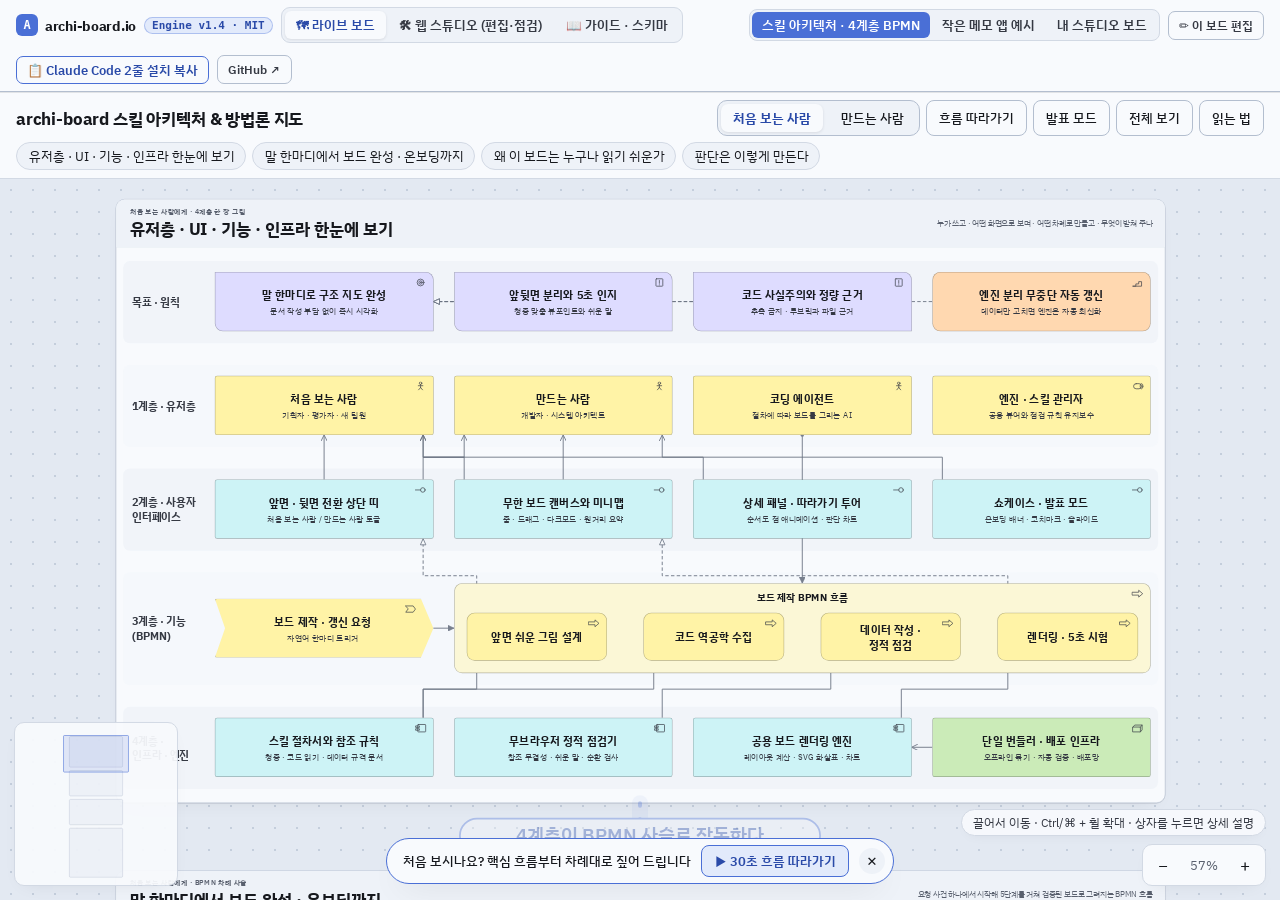
==== commit 3dfbbfc9: "feat(showcase): 웹 스튜디오(편집기 · 점검 · 파일 열기 · 한 파일 저장)와 가이드 · 스키마 탭 Co-Authored-By: Claude Opus 5.5 <nor" ====
--- a/index.html
+++ b/index.html
@@ -4,7 +4,7 @@
 <head>
 <meta charset="utf-8">
 <meta name="viewport" content="width=device-width,initial-scale=1">
-<title>archi-board 쇼케이스 · 아키텍처 & 방법론 보드</title>
+<title>archi-board.io · 아키텍처 & 방법론 무한 보드 스튜디오</title>
 <style>
 /*! archi-board engine v1.4.0 — MIT License */
 @import url('https://fonts.googleapis.com/css2?family=IBM+Plex+Mono:wght@400;500&family=IBM+Plex+Sans+KR:wght@400;500;600;700&display=swap');
@@ -695,39 +695,257 @@
 .app[data-pres="1"] .fr:not(.on){opacity:.1;transition:opacity .25s}
 .app[data-pres="1"] .flows{opacity:0}
 
+/* 패널 안 사진 한 칸 — 높이가 고정이라 사진이 늦게 떠도 글이 밀리지 않는다(그리드 안에서 비율만 주면 높이가 0이 된다) */
+.pthumb{display:block;width:100%;height:168px;padding:0;margin:2px 0;border:1px solid var(--line);border-radius:10px;overflow:hidden;background:var(--soft);cursor:zoom-in}
+.pthumb img{display:block;width:100%;height:100%;object-fit:contain}
+.pthumb:focus-visible{outline:2px solid var(--acc);outline-offset:2px}
+.fold.budget{margin:10px 0}
+.fold.budget>summary{cursor:pointer;font-weight:600;color:var(--acc-ink)}
+
 </style>
 <style>
-  body { display: flex; flex-direction: column; margin: 0; }
+  body { display: flex; flex-direction: column; margin: 0; height: 100vh; overflow: hidden; }
   .app { flex: 1; min-height: 0; height: auto; }
+
+  /* ───────── archi-board.io 글로벌 상단 바 ───────── */
   .sc-bar {
-    order: -1; flex: none; z-index: 6;
-    background: var(--acc-soft); border-bottom: 1px solid var(--acc);
+    order: -1; flex: none; z-index: 30;
+    background: var(--sheet); border-bottom: 1px solid var(--line2);
     padding: 7px max(16px, env(safe-area-inset-left, 0px));
     display: flex; align-items: center; justify-content: space-between; gap: 12px; flex-wrap: wrap;
     font-size: 12.5px; color: var(--ink);
+    box-shadow: 0 1px 0 var(--shade);
   }
   .sc-left, .sc-right { display: flex; align-items: center; gap: 8px; flex-wrap: wrap; }
   .sc-badge {
     background: var(--acc); color: #fff; font-weight: 700; font-size: 12px;
     padding: 2px 8px; border-radius: 999px; letter-spacing: .02em;
   }
-  .sc-steps { color: var(--ink2); font-weight: 500; }
-  .sc-steps b { color: var(--acc-ink); }
-  .sc-tabs { display: inline-flex; gap: 2px; background: var(--sheet); padding: 2px; border-radius: 8px; border: 1px solid var(--line2); }
+  .sc-left, .sc-center, .sc-right { display: flex; align-items: center; gap: 8px; flex-wrap: wrap; }
+  .io-logo {
+    display: inline-flex; align-items: center; gap: 7px;
+    font-weight: 700; font-size: 14px; color: var(--ink); text-decoration: none;
+    letter-spacing: -0.02em;
+  }
+  .io-logo-mark {
+    width: 22px; height: 22px; border-radius: 6px;
+    background: var(--acc); color: #fff;
+    display: inline-flex; align-items: center; justify-content: center;
+    font-family: var(--f-mono); font-size: 12px; font-weight: 700;
+  }
+  .io-ver {
+    font-family: var(--f-mono); font-size: 11px; font-weight: 600;
+    background: var(--acc-soft); color: var(--acc-ink);
+    border: 1px solid color-mix(in srgb, var(--acc) 35%, transparent);
+    padding: 1px 7px; border-radius: 999px;
+  }
+  .io-nav {
+    display: inline-flex; gap: 2px; background: var(--soft);
+    padding: 3px; border-radius: 9px; border: 1px solid var(--line);
+  }
+  .io-nav-btn {
+    border: 0; background: none; padding: 5px 11px; border-radius: 6px;
+    font-size: 12.5px; font-weight: 600; cursor: pointer; color: var(--ink2);
+    display: inline-flex; align-items: center; gap: 5px;
+  }
+  .io-nav-btn:hover { color: var(--ink); }
+  .io-nav-btn.on { background: var(--sheet); color: var(--acc-ink); box-shadow: 0 1px 3px var(--shade); }
+
+  .sc-tabs {
+    display: inline-flex; gap: 2px; background: var(--soft);
+    padding: 2px; border-radius: 8px; border: 1px solid var(--line);
+  }
   .sc-tab {
     border: 0; background: none; padding: 4px 10px; border-radius: 6px;
     font-size: 13px; font-weight: 600; cursor: pointer; color: var(--ink2); text-decoration: none;
   }
+  .sc-tab:hover { color: var(--ink); }
   .sc-tab.on { background: var(--acc); color: #fff; }
+
   .sc-copy {
     border: 1px solid var(--acc); background: var(--sheet); color: var(--acc-ink);
     border-radius: 7px; padding: 4px 10px; font-size: 13px; font-weight: 600; cursor: pointer;
     font-family: var(--f-ui); /* 한글이 고정폭 글꼴에서 벌어지지 않게 */
   }
-  .sc-copy:hover { background: var(--soft); }
-  .sc-x {
-    border: 0; background: none; color: var(--mute); width: 24px; height: 24px;
-    border-radius: 6px; cursor: pointer; font-size: 13px;
+  .sc-copy:hover { filter: brightness(0.97); }
+  .sc-btn-ghost {
+    border: 1px solid var(--line2); background: var(--sheet); color: var(--ink2);
+    border-radius: 7px; padding: 5px 10px; font-size: 12px; font-weight: 600; cursor: pointer;
+    text-decoration: none;
+  }
+  .sc-btn-ghost:hover { border-color: var(--acc); color: var(--ink); }
+
+  /* ───────── 웹 스튜디오 (Studio View) ───────── */
+  .io-studio {
+    flex: 1; min-height: 0;
+    display: grid; grid-template-columns: minmax(420px, 46%) 1fr;
+    background: var(--board); overflow: hidden;
+  }
+  .st-left {
+    display: flex; flex-direction: column; min-height: 0;
+    background: var(--sheet); border-right: 1px solid var(--line2);
+  }
+  .st-toolbar {
+    padding: 10px 14px; border-bottom: 1px solid var(--line);
+    display: flex; flex-direction: column; gap: 8px; background: var(--soft);
+  }
+  .st-row {
+    display: flex; align-items: center; justify-content: space-between; gap: 6px; flex-wrap: wrap;
+  }
+  .st-group { display: flex; align-items: center; gap: 5px; flex-wrap: wrap; }
+  .st-label { font-size: 11.5px; font-weight: 700; color: var(--mute); margin-right: 2px; }
+  .st-btn {
+    border: 1px solid var(--line2); background: var(--sheet); color: var(--ink);
+    border-radius: 6px; padding: 4px 9px; font-size: 12px; font-weight: 500; cursor: pointer;
+    display: inline-flex; align-items: center; gap: 4px;
+  }
+  .st-btn:hover { border-color: var(--acc); color: var(--acc-ink); }
+  .st-btn.pri { background: var(--acc); border-color: var(--acc); color: #fff; font-weight: 600; }
+  .st-btn.pri:hover { filter: brightness(1.06); color: #fff; }
+  .st-btn.soft { background: var(--acc-soft); border-color: var(--acc); color: var(--acc-ink); font-weight: 600; }
+
+  .st-editor-wrap {
+    flex: 1; min-height: 0; position: relative; display: flex; flex-direction: column;
+  }
+  .st-code {
+    flex: 1; width: 100%; min-height: 0; resize: none; border: 0; outline: none;
+    padding: 14px 16px; background: var(--sheet); color: var(--ink);
+    font-family: var(--f-mono); font-size: 12.5px; line-height: 1.6;
+    tab-size: 2; box-sizing: border-box;
+  }
+
+  /* 브라우저 내장 check.mjs 진단 바 & 드로어 */
+  .st-check-bar {
+    padding: 8px 14px; border-top: 1px solid var(--line);
+    background: var(--soft); display: flex; align-items: center; justify-content: space-between;
+    gap: 10px; font-size: 12px; cursor: pointer; user-select: none;
+  }
+  .st-check-badge {
+    display: inline-flex; align-items: center; gap: 6px;
+    font-weight: 700; padding: 3px 9px; border-radius: 999px; font-size: 11.5px;
+  }
+  .st-check-badge.ok { background: var(--okbg); color: var(--ok); }
+  .st-check-badge.warn { background: var(--warnbg); color: var(--warn); }
+  .st-check-badge.bad { background: var(--badbg); color: var(--bad); }
+  .st-check-stats { font-family: var(--f-mono); font-size: 11.5px; color: var(--mute); }
+
+  .st-diag-drawer {
+    max-height: 190px; overflow-y: auto; border-top: 1px solid var(--line);
+    background: var(--sheet); padding: 10px 14px; font-size: 12px;
+    display: flex; flex-direction: column; gap: 5px;
+  }
+  .st-diag-item {
+    font-family: var(--f-mono); font-size: 11.5px; padding: 5px 8px; border-radius: 6px;
+    line-height: 1.45;
+  }
+  .st-diag-item.err { background: var(--badbg); color: var(--bad); font-weight: 600; }
+  .st-diag-item.warn { background: var(--warnbg); color: var(--warn); }
+  .st-diag-item.ok { background: var(--okbg); color: var(--ok); }
+
+  .st-right {
+    display: flex; flex-direction: column; min-height: 0; position: relative;
+    background: var(--board);
+  }
+  .st-preview-bar {
+    padding: 7px 14px; background: var(--sheet); border-bottom: 1px solid var(--line);
+    display: flex; align-items: center; justify-content: space-between; gap: 10px;
+    font-size: 12px; color: var(--mute);
+  }
+  .st-iframe {
+    flex: 1; width: 100%; height: 100%; border: 0; background: var(--board);
+  }
+
+  /* ───────── 공식 소개 · 문서 허브 (Docs View) ───────── */
+  .io-docs {
+    flex: 1; min-height: 0; overflow-y: auto;
+    background: var(--board);
+    background-image: radial-gradient(var(--dot) 1.1px, transparent 1.3px);
+    background-size: 22px 22px;
+    padding: 32px max(20px, 5vw) 64px;
+  }
+  .doc-container {
+    max-width: 1160px; margin: 0 auto;
+    display: flex; flex-direction: column; gap: 26px;
+  }
+  .doc-hero {
+    background: var(--sheet); border: 1px solid var(--line2); border-radius: 18px;
+    padding: 32px; box-shadow: 0 12px 32px -18px var(--shade);
+    display: grid; grid-template-columns: 1.25fr 1fr; gap: 28px; align-items: center;
+  }
+  .doc-kicker {
+    display: inline-block; font-family: var(--f-mono); font-size: 12px; font-weight: 700;
+    color: var(--acc-ink); background: var(--acc-soft); padding: 4px 10px; border-radius: 999px;
+    margin-bottom: 10px;
+  }
+  .doc-hero h1 {
+    margin: 0 0 12px; font-size: clamp(24px, 2.6vw, 34px); line-height: 1.28; letter-spacing: -0.02em;
+  }
+  .doc-hero p {
+    margin: 0 0 20px; font-size: 15px; line-height: 1.65; color: var(--ink2);
+  }
+  .doc-install-box {
+    background: var(--soft); border: 1px solid var(--acc); border-radius: 14px;
+    padding: 18px 20px; display: flex; flex-direction: column; gap: 12px;
+  }
+  .doc-install-head {
+    display: flex; align-items: center; justify-content: space-between; gap: 8px;
+    font-size: 12.5px; font-weight: 700; color: var(--acc-ink);
+  }
+  .doc-pre {
+    margin: 0; padding: 12px 14px; background: var(--sheet); border: 1px solid var(--line);
+    border-radius: 9px; font-family: var(--f-mono); font-size: 12.5px; line-height: 1.65;
+    color: var(--ink); overflow-x: auto;
+  }
+  .doc-prompt-chips {
+    display: flex; gap: 6px; flex-wrap: wrap;
+  }
+  .doc-prompt-chip {
+    border: 1px solid var(--line2); background: var(--sheet); color: var(--ink2);
+    border-radius: 999px; padding: 5px 11px; font-size: 12px; cursor: pointer;
+  }
+  .doc-prompt-chip:hover { border-color: var(--acc); color: var(--acc-ink); }
+
+  .doc-grid-2 {
+    display: grid; grid-template-columns: 1fr 1fr; gap: 20px;
+  }
+  .doc-card {
+    background: var(--sheet); border: 1px solid var(--line2); border-radius: 16px;
+    padding: 24px; display: flex; flex-direction: column; gap: 14px;
+    box-shadow: 0 8px 24px -18px var(--shade);
+  }
+  .doc-card h2 { margin: 0; font-size: 19px; letter-spacing: -0.01em; }
+  .doc-card p { margin: 0; font-size: 13.5px; color: var(--ink2); line-height: 1.6; }
+
+  .type-grid {
+    display: grid; grid-template-columns: repeat(auto-fill, minmax(200px, 1fr)); gap: 8px;
+  }
+  .type-pill {
+    border: 1px solid color-mix(in srgb, var(--ink) 22%, transparent);
+    border-radius: 8px; padding: 8px 10px; cursor: pointer; text-align: left;
+    display: flex; flex-direction: column; gap: 2px; transition: transform 0.12s;
+  }
+  .type-pill:hover { transform: translateY(-1px); border-color: var(--acc); }
+  .type-pill[data-l="mot"] { background: var(--l-mot); }
+  .type-pill[data-l="str"] { background: var(--l-str); }
+  .type-pill[data-l="bus"] { background: var(--l-bus); }
+  .type-pill[data-l="app"] { background: var(--l-app); }
+  .type-pill[data-l="tec"] { background: var(--l-tec); }
+  .type-pill[data-l="imp"] { background: var(--l-imp); }
+  .type-pill code { font-family: var(--f-mono); font-size: 12px; font-weight: 700; color: var(--ink); }
+  .type-pill span { font-size: 12px; color: var(--ink2); }
+
+  .rel-table {
+    width: 100%; border-collapse: collapse; font-size: 13px;
+  }
+  .rel-table th, .rel-table td {
+    padding: 8px 10px; border-bottom: 1px solid var(--line); text-align: left;
+  }
+  .rel-table th { font-size: 12px; color: var(--mute); font-weight: 600; }
+  .rel-table code { font-family: var(--f-mono); font-weight: 600; color: var(--acc-ink); }
+
+  @media (max-width: 960px) {
+    .io-studio { grid-template-columns: 1fr; grid-template-rows: 1fr 1fr; }
+    .doc-hero, .doc-grid-2 { grid-template-columns: 1fr; }
   }
   .sc-x:hover { background: var(--sheet); color: var(--ink); }
   /* 글자 대비 4.5:1 — 밝은 파랑 바탕(어두운 테마)에는 어두운 글자를 쓴다 */
@@ -737,21 +955,194 @@
 </style>
 </head>
 <body>
-<aside class="sc-bar" id="scBar" aria-label="스킬 쇼케이스 및 설치 안내">
+<aside class="sc-bar" id="scBar" aria-label="archi-board.io 글로벌 탐색 바">
   <div class="sc-left">
-    <span class="sc-badge">Claude Code 스킬</span>
-    <span class="sc-steps"><b>① 두 줄 설치</b> → <b>② "아키텍처 보드 만들어줘"</b> → <b>③ 앞뒷면 무한 보드 완성</b></span>
-    <nav class="sc-tabs" aria-label="예시 보드 선택">
-      <a class="sc-tab" id="tabSelf" href="?board=self">스킬 아키텍처 · BPMN 보드</a>
-      <a class="sc-tab" id="tabMemo" href="?board=memo">작은 메모 앱 예시</a>
+    <a class="io-logo" href="?view=board">
+      <span class="io-logo-mark">A</span>
+      <span>archi-board.io</span>
+    </a>
+    <span class="io-ver">Engine v1.4 · MIT</span>
+    <nav class="io-nav" aria-label="모드 전환">
+      <button class="io-nav-btn on" type="button" data-view="board" id="navBoard">🗺 라이브 보드</button>
+      <button class="io-nav-btn" type="button" data-view="studio" id="navStudio">🛠 웹 스튜디오 (편집·점검)</button>
+      <button class="io-nav-btn" type="button" data-view="docs" id="navDocs">📖 가이드 · 스키마</button>
     </nav>
   </div>
+
+  <div class="sc-center" id="boardSwitcherWrap">
+    <nav class="sc-tabs" aria-label="예시 보드 선택">
+      <a class="sc-tab" id="tabSelf" href="?board=self">스킬 아키텍처 · 4계층 BPMN</a>
+      <a class="sc-tab" id="tabMemo" href="?board=memo">작은 메모 앱 예시</a>
+      <a class="sc-tab" id="tabCustom" href="?board=custom">내 스튜디오 보드</a>
+    </nav>
+    <button class="sc-btn-ghost" type="button" id="btnEditCurrent" title="지금 보고 있는 보드를 웹 스튜디오에서 편집합니다">✏️ 이 보드 편집</button>
+  </div>
+
   <div class="sc-right">
-    <button class="sc-copy" type="button" id="scCopy" title="/plugin marketplace add gamercross/archi-board&#10;/plugin install archi-board@archi-board">📋 설치 명령어 두 줄 복사</button>
-    <button class="sc-x" type="button" id="scClose" aria-label="쇼케이스 안내 닫기">✕</button>
+    <button class="sc-copy" type="button" id="scCopy" title="/plugin marketplace add gamercross/archi-board&#10;/plugin install archi-board@archi-board">📋 Claude Code 2줄 설치 복사</button>
+    <a class="sc-btn-ghost" href="https://github.com/gamercross/archi-board" target="_blank" rel="noopener">GitHub ↗</a>
   </div>
 </aside>
-<script>window.__B = {};</script>
+
+<!-- ───────── 2. 웹 스튜디오 (Studio View) ───────── -->
+<section class="io-studio" id="studioView" hidden aria-label="archi-board.io 웹 스튜디오">
+  <div class="st-left">
+    <div class="st-toolbar">
+      <div class="st-row">
+        <div class="st-group">
+          <span class="st-label">템플릿</span>
+          <button class="st-btn" type="button" data-preset="starter">✨ 새 보드 (Starter)</button>
+          <button class="st-btn" type="button" data-preset="memo">📝 메모 앱</button>
+          <button class="st-btn" type="button" data-preset="self">🏛 스킬 아키텍처</button>
+        </div>
+        <div class="st-group">
+          <label class="st-btn" for="stFileInput" title="board-data.js 또는 묶은 board.single.html 파일을 불러와 데이터를 추출합니다 (unpack 내장)">📂 파일 열기 (.js / .html)</label>
+          <input type="file" id="stFileInput" accept=".js,.html,.htm" hidden>
+        </div>
+      </div>
+      <div class="st-row">
+        <div class="st-group">
+          <span class="st-label">빠른 추가</span>
+          <button class="st-btn" type="button" data-snip="frame">+ 창(Frame)</button>
+          <button class="st-btn" type="button" data-snip="element">+ 상자(Element)</button>
+          <button class="st-btn" type="button" data-snip="relation">+ 관계(Relation)</button>
+          <button class="st-btn" type="button" data-snip="usecase">+ 유즈케이스</button>
+          <button class="st-btn" type="button" data-snip="insight">+ 판단 차트</button>
+        </div>
+        <div class="st-group">
+          <button class="st-btn pri" type="button" id="stRunBtn" title="단축키: Ctrl/⌘ + Enter">▶ 보드 갱신</button>
+          <button class="st-btn soft" type="button" id="stExportSingle" title="엔진과 데이터를 한 파일로 묶어 다운로드합니다 (inline.mjs 동일)">📦 단일 HTML 저장</button>
+          <button class="st-btn" type="button" id="stExportJs" title="board-data.js 파일만 저장합니다">📄 .js 저장</button>
+        </div>
+      </div>
+    </div>
+
+    <div class="st-editor-wrap">
+      <textarea class="st-code" id="studioCode" spellcheck="false" aria-label="board-data.js 코드 편집기"></textarea>
+    </div>
+
+    <div class="st-check-bar" id="stCheckBar" title="클릭하여 상세 점검 결과 열기/닫기">
+      <span class="st-check-badge ok" id="stCheckBadge">✓ 점검 통과 · 잘못 0 · 경고 0</span>
+      <span class="st-check-stats" id="stCheckStats">창 0 · 상자 0 · 관계 0</span>
+    </div>
+    <div class="st-diag-drawer" id="stDiagDrawer" hidden></div>
+  </div>
+
+  <div class="st-right">
+    <div class="st-preview-bar">
+      <span>실시간 보드 미리보기 (처음 보는 사람 / 만드는 사람 전환 · 투어 · 차트 모두 동작)</span>
+      <div class="st-group">
+        <button class="st-btn" type="button" id="stOpenFull">🖥 전체 화면 보드로 열기</button>
+      </div>
+    </div>
+    <iframe class="st-iframe" id="studioPreview" title="archi-board 실시간 미리보기"></iframe>
+  </div>
+</section>
+
+<!-- ───────── 3. 공식 가이드 · 스키마 레퍼런스 (Docs View) ───────── -->
+<section class="io-docs" id="docsView" hidden aria-label="archi-board.io 소개 및 스키마 문서">
+  <div class="doc-container">
+    <div class="doc-hero">
+      <div>
+        <span class="doc-kicker">archi-board.io · Architecture & Methodology Infinite Board</span>
+        <h1>코드를 읽어 한 장의 무한 보드로.<br>처음 보는 사람과 만드는 사람 모두를 위해.</h1>
+        <p>
+          아키텍처 문서를 따로 그리지 마세요. 프로젝트 폴더에서 <b>"아키텍처 보드 만들어줘"</b> 한마디면
+          처음 보는 사람용 <b>앞면(한 장 그림 · 차례 사슬 · 판단 차트)</b>과 엔지니어용 <b>뒷면(ArchiMate 6계층 · 객체 지도 · 데이터 지도 · 유저 스토리)</b>이 연결된 무한 보드가 완성됩니다.
+        </p>
+        <div class="doc-prompt-chips">
+          <button class="doc-prompt-chip" type="button" data-copy="이 프로젝트 아키텍처 보드 만들어줘">💬 "이 프로젝트 아키텍처 보드 만들어줘"</button>
+          <button class="doc-prompt-chip" type="button" data-copy="처음 보는 사람도 5초 안에 이해하게 앞면 한 장 그림부터 그려줘">💬 "5초 안에 이해하게 앞면부터 그려줘"</button>
+          <button class="doc-prompt-chip" type="button" data-copy="부품별 위험도와 데이터 흐름을 판단 차트(insights)로 보여줘">💬 "부품별 위험도를 열지도로 보여줘"</button>
+          <button class="doc-prompt-chip" type="button" data-copy="인터넷 없이 열 수 있게 보드 한 파일로 묶어줘">💬 "보드 한 파일로 묶어줘"</button>
+        </div>
+      </div>
+
+      <div class="doc-install-box">
+        <div class="doc-install-head">
+          <span>⚡ Claude Code 2줄 설치</span>
+          <button class="st-btn pri" type="button" id="docCopyInstall">명령어 복사</button>
+        </div>
+        <pre class="doc-pre"><code>/plugin marketplace add gamercross/archi-board
+/plugin install archi-board@archi-board</code></pre>
+        <p style="margin:0;font-size:12px;color:var(--mute);">
+          • 설치 없이 지금 바로 브라우저에서 만들어 보려면 상단의 <b>🛠 웹 스튜디오</b> 탭을 여세요.<br>
+          • 이미 묶은 <code>board.single.html</code> 파일을 스튜디오에 끌어다 놓으면 원본 <code>board-data.js</code>가 자동 추출됩니다.
+        </p>
+      </div>
+    </div>
+
+    <div class="doc-grid-2">
+      <div class="doc-card">
+        <h2>앞면 — 처음 보는 사람 (5초 시험)</h2>
+        <p>
+          사용자 · 평가자 · 새 팀원이 보드를 열자마자 부품 이름과 코드 경로를 보면 길을 잃습니다.
+          앞면(<code>layout: 'view'</code> · <code>layout: 'insight'</code>)은 코드 식별자 없이 쉬운 말로
+          <b>① 누가 쓰나 ② 무엇을 받나 ③ 어떤 차례로 도나 ④ 무엇이 받쳐 주나</b>를 25개 안쪽의 상자로 보여 줍니다.
+        </p>
+        <div class="st-group">
+          <span class="io-ver">layout: 'view' (한 장 그림 · 차례 그림)</span>
+          <span class="io-ver">layout: 'insight' (기준 · 값 · 근거 차트)</span>
+        </div>
+      </div>
+
+      <div class="doc-card">
+        <h2>뒷면 — 만드는 사람 (코드 사실주의)</h2>
+        <p>
+          앞면 상자의 <code>see</code>를 누르면 만드는 사람 쪽으로 즉시 이어집니다.
+          코드에서 실제로 확인한 부품(<code>objectMap</code>), 저장소와 데이터 생명주기(<code>dataMap</code>),
+          장면마다 순서도 점이 함께 움직이는 유저 스토리(<code>usecases[].story</code>)가 한 장에서 맞물립니다.
+        </p>
+        <div class="st-group">
+          <span class="io-ver">layout: 'objects' · 'datamap'</span>
+          <span class="io-ver">layout: 'ring' · 'rows' · 'cards' · 'time'</span>
+        </div>
+      </div>
+    </div>
+
+    <div class="doc-card">
+      <div class="st-row">
+        <div>
+          <h2>ArchiMate 6계층 상자 종류 (27 TYPES) — 클릭하면 스튜디오 코드 복사</h2>
+          <p>모든 상자(<code>elements</code>)는 아래 27가지 표준 종류(<code>t</code>) 중 하나를 쓰며, 종류에 따라 층(색깔)과 귀퉁이 모양이 자동으로 정해집니다.</p>
+        </div>
+      </div>
+      <div class="type-grid" id="docTypeGrid"></div>
+    </div>
+
+    <div class="doc-grid-2">
+      <div class="doc-card">
+        <h2>표준 관계 10종 (RELS)</h2>
+        <table class="rel-table">
+          <thead><tr><th>코드 (type)</th><th>보드 표시 뜻</th><th>ArchiMate 표준</th></tr></thead>
+          <tbody id="docRelBody"></tbody>
+        </table>
+      </div>
+
+      <div class="doc-card">
+        <h2>CLI & 커스텀 도메인 (archi-board.io) 안내</h2>
+        <pre class="doc-pre"><code># 1. 데이터 무결성 점검 (브라우저 없이 실행)
+node skills/archi-board/scripts/check.mjs docs/board/board-data.js
+
+# 2. 오프라인·아티팩트용 단일 HTML 묶기
+node skills/archi-board/scripts/inline.mjs docs/board
+
+# 3. 묶은 HTML에서 board-data.js 다시 꺼내기
+node skills/archi-board/scripts/unpack.mjs board.single.html ./out
+
+# 4. 루트 index.html (archi-board.io) 빌드 및 점검
+node tools/build-showcase.mjs
+node tools/build-showcase.mjs --check</code></pre>
+        <p>
+          <b>GitHub Pages 도메인 연결:</b> 도메인 등록 후 저장소 Settings → Pages → Custom domain에
+          <code>archi-board.io</code>를 입력하면 이 스튜디오와 엔진(<code>/engine/v1/</code>)이 그대로 호스팅됩니다.
+        </p>
+      </div>
+    </div>
+  </div>
+</section>
+
+<script>window.__B = {}; window.__B_SRC = {};</script>
 <script>
 (function () { var window = {};
 // archi-board 자체를 설명하는 아키텍처 · BPMN · 방법론 · UI/UX 확장 보드
@@ -2072,12 +2463,14 @@
   ]
 };
 
-__B["self"] = window.BOARD; })();
+__B["self"] = window.BOARD;
+__B_SRC["self"] = "// archi-board 자체를 설명하는 아키텍처 · BPMN · 방법론 · UI/UX 확장 보드\n// 4계층(유저층 · 사용자 인터페이스 · 기능 · 인프라) × BPMN 프로세스 × 모범사례 · 방법론\nwindow.BOARD = {\n  format: 1,\n  title: 'archi-board 스킬 아키텍처 & 방법론 지도',\n  sub: '유저층 · 사용자 인터페이스 · 기능(BPMN) · 인프라 4계층으로 본 스킬 구조와 UI/UX 모범사례',\n  start: 'v_arch',\n\n  frames: [\n    // ───────── [앞면: 처음 보는 사람용 (layout: 'view')] ─────────\n    {\n      id: 'v_arch',\n      kicker: '처음 보는 사람에게 · 4계층 한 장 그림',\n      title: '유저층 · UI · 기능 · 인프라 한눈에 보기',\n      weight: 5,\n      w: 1840,\n      layout: 'view',\n      cols: 4,\n      rows: {\n        0: '목표 · 원칙',\n        1: '1계층 · 유저층',\n        2: '2계층 · 사용자 인터페이스',\n        3: '3계층 · 기능 (BPMN)',\n        5: '4계층 · 인프라 · 엔진'\n      },\n      sub: '누가 쓰고 · 어떤 화면으로 보며 · 어떤 차례로 만들고 · 무엇이 받쳐 주나',\n      desc: '위에서 아래로 4계층(유저층 → 사용자 인터페이스 → 기능 BPMN → 인프라)을 따라 읽는다. 쇼케이스 헤더, 플로팅 투어 배너, 발표 모드까지 모두 반영된 최신 구조다.',\n      why: '스킬을 처음 접하는 사람과 팀원이 5초 안에 전체 4계층 구조와 작동 원리를 이해하도록 맨 앞에 둔다.'\n    },\n    {\n      id: 'v_bpmn',\n      kicker: '처음 보는 사람에게 · BPMN 차례 사슬',\n      title: '말 한마디에서 보드 완성 · 온보딩까지',\n      weight: 4,\n      w: 1840,\n      layout: 'view',\n      cols: 5,\n      rows: {\n        1: '참여하는 주체 (유저층)',\n        3: 'BPMN 핵심 차례 (기능)',\n        4: '사용자 인터페이스 경험',\n        5: '받쳐 주는 인프라'\n      },\n      sub: '요청 사건 하나에서 시작해 5단계를 거쳐 검증된 보드로 그려지는 BPMN 흐름',\n      desc: '왼쪽 시작 사건(갈매기 모양)에서 오른쪽으로 5단계를 차례대로 따라간다. 아래 두 띠는 각 단계에서 작동하는 UI 경험과 인프라 도구다.',\n      why: '에이전트와 사람이 어떤 순서로 협업해 보드를 만들고 검증하는지 한 줄의 BPMN 사슬로 보여 준다.'\n    },\n    {\n      id: 'v_method',\n      kicker: '처음 보는 사람에게 · 모범사례와 방법론',\n      title: '왜 이 보드는 누구나 읽기 쉬운가',\n      weight: 4,\n      w: 1840,\n      layout: 'view',\n      cols: 4,\n      rows: {\n        0: '풀려는 문제',\n        0.5: '적용한 표준과 방법론',\n        2: 'UI · UX 모범사례',\n        3: '품질 보증 차례'\n      },\n      sub: 'ArchiMate · BPMN · 5초 시험 · 코드 사실주의 · 외부 온보딩 UX의 결합',\n      desc: '맨 위의 문제를 해결하기 위해 어떤 방법론과 UI/UX 모범사례를 결합했는지, 그리고 어떤 품질 게이트를 거치는지 보여 준다.',\n      why: '단순한 그림 도구가 아니라 검증된 아키텍처 방법론과 UX 원칙 위에 설계된 스킬임을 설명한다.'\n    },\n\n    // 판단 차트를 보드 위에 직접 그린다 (layout: 'insight') — 기준 · 칸마다 근거 · 근거 위치 · 값을 만든 순서까지 한 번에\n    {\n      id: 'v_insight',\n      kicker: '처음 보는 사람에게 · 판단 값',\n      title: '판단은 이렇게 만든다',\n      weight: 4,\n      w: 1840,\n      layout: 'insight',\n      aud: 'view',\n      cols: 2,\n      insights: ['ins_ux_gap', 'ins_flow', 'ins_status'],\n      sub: '기준을 먼저 쓰고 → 값을 매기고 → 칸마다 근거를 달아 → 열지도 · 막대 · 흐름도로 그린다',\n      desc: '코드가 숫자를 주지 않는 값(완성도 · 구현 상태 · 요청 흐름)을 AI나 사람이 판단해 적으면, 보드가 열지도 · 막대 · 흐름도로 그린다. 값마다 기준과 근거가 함께 붙고, 아래 \"값을 만든 순서\"가 기준 · 값 · 근거가 갖춰졌는지 데이터에서 읽어 보여 준다.',\n      why: '숫자만 보여 주면 믿어도 되는지 알 수 없다. 기준과 근거를 같은 자리에 두어 누구나 다시 확인할 수 있게 한다.'\n    },\n\n    // ───────── [뒷면: 만드는 사람용 (layout: 'rows' | 'ring' | 'cards' | 'time' | 'objects' | 'datamap' | 'matrix')] ─────────\n    {\n      id: 'bpmn_loop',\n      kicker: '메인 흐름 · BPMN 순환 고리',\n      title: '코드 · 아키텍처 보드 동기화 한 바퀴',\n      weight: 5,\n      w: 1120,\n      layout: 'ring',\n      main: true,\n      ring: ['bp_front', 'bp_read', 'bp_write', 'bp_check', 'bp_serve', 'bp_sync'],\n      center: ['ba_agent'],\n      sub: '앞면 설계 → 코드 역공학 → 데이터 합성 → 정적 점검 → 렌더링 · 시험 → 증분 갱신',\n      desc: '코드와 문서가 따로 놀지 않도록 에이전트가 6단계 BPMN 고리를 돌며 보드를 만들고 유지보수한다.',\n      why: '이 스킬의 핵심 작동 원리(생성 → 검증 → 탐색 → 증분 갱신)가 도는 중심 고리이므로 메인 창으로 둔다.',\n      recent: [\n        ['11/03', '엔진 1.3 발표 모드 · 플로팅 투어 배너 · 코치마크 및 쇼케이스 헤더 구현 완료'],\n        ['11/01', '엔진 1.2 앞면(처음 보는 사람) / 뒷면(만드는 사람) 전환 도입']\n      ]\n    },\n    {\n      id: 'arch_4tier',\n      kicker: 'ArchiMate 상세 창 · 4계층 + BPMN 순서도',\n      title: '유저층 · UI · 기능 · 인프라 상세 구조',\n      weight: 5,\n      w: 1520,\n      layout: 'rows',\n      button: '4계층 ArchiMate',\n      sub: '동기 · 전략 · 업무(유저/BPMN) · 프로그램(UI/기능) · 기술(인프라) · 이행 전 계층과 스윔레인 순서도',\n      desc: '4계층의 모든 구성요소를 ArchiMate 3 표준 층별로 매핑하고, 아래쪽에 4가지 핵심 BPMN 유즈케이스 스윔레인 순서도를 배치했다.',\n      why: '엔지니어와 에이전트가 실제 파일 위치(c)와 컴포넌트 간 관계, 실행 시퀀스를 한 창에서 대조할 때 본다.'\n    },\n    {\n      id: 'practices',\n      kicker: '모범사례 · 방법론 카탈로그',\n      title: '8대 아키텍처 방법론 & UI/UX 모범사례',\n      weight: 4,\n      w: 2400,\n      layout: 'cards',\n      cols: 4,\n      ch: 560,\n      button: '모범사례 · 방법론',\n      sub: '이중 청중 분리 · 5초 인지 시험 · BPMN 사슬 · 코드 사실주의 · 정량 루브릭 · 무중단 엔진 · 쇼케이스 UX',\n      desc: '스킬에 내장된 6가지 핵심 엔지니어링/아키텍처 방법론과, 외부 사용자 확산을 위해 구현된 2가지 UI/UX 모범사례를 카드로 정리했다.',\n      why: '우리 스킬이 어떤 철학과 모범사례(Best Practices)로 설계되었는지 체계적으로 설명하기 위해 두었다.',\n      more: [\n        {\n          h: '핵심 설계 철학 3원칙',\n          list: [\n            '**처음 보는 사람부터 배려한다**: 부품 나열보다 4가지 질문(무엇·누구·차례·기반)에 답하는 앞면 그림을 먼저 그린다.',\n            '**코드에 있는 사실만 그린다**: 추측을 금지하고, 실제 코드에 구현된 것과 미구현 상태를 명확히 구분한다.',\n            '**엔진과 데이터를 분리한다**: 프로젝트에는 데이터만 두고 렌더링 엔진은 공용 주소에서 불러와 무중단으로 진화한다.'\n          ],\n          ol: true\n        }\n      ]\n    },\n    {\n      id: 'roadmap',\n      kicker: '이행 계획 · 진화 로드맵',\n      title: '코어 엔진 완성에서 외부 사용자 UX 확장까지',\n      weight: 3,\n      w: 1240,\n      layout: 'time',\n      sub: '1단계 코어(v1.0~1.2) → 2단계 쇼케이스 · 온보딩 UX(완료) → 3단계 뷰어 · 발표 UX 고도화(v1.3 완료)',\n      desc: '에이전트·엔지니어 중심 코어(v1.0~v1.2) 위에 일반 사용자와 외부 팀을 위한 쇼케이스 및 뷰어 UX(v1.3)까지 모두 구현한 단계별 이행 기록이다.',\n      why: '코어 엔진부터 외부 온보딩·발표 모드까지 어떤 순서로 완성되었는지 한눈에 보여 주기 위해 둔다.'\n    },\n    {\n      id: 'objects',\n      kicker: '한 장으로 · 4계층 부품 카드',\n      title: '객체 지도 (유저층 · UI · 기능 · 인프라)',\n      weight: 5,\n      w: 2200,\n      layout: 'objects',\n      sub: '4계층 11개 핵심 주체와 부품의 책임 · 내부 순서 · 입구 · 실패 처리 · 관련 파일',\n      desc: '위에서부터 1계층(유저층) → 2계층(사용자 인터페이스) → 3계층(기능 · BPMN 도구) → 4계층(인프라 · 엔진) 순서로 묶음을 나누어 배치했다.',\n      why: '각 계층의 부품이 실제로 어떤 파일을 읽고 어떤 약속(rules)을 지키는지 깊이 탐색할 때 여는 지도다.'\n    },\n    {\n      id: 'data',\n      kicker: '한 장으로 · 데이터 흐름과 저장소',\n      title: '데이터 지도',\n      weight: 5,\n      w: 2200,\n      layout: 'datamap',\n      sub: '스킬 규칙 · 보드 데이터 · 메타모델 · 브라우저 상태 · 단일 번들 파일의 생성과 소비',\n      desc: '스킬 저장소, 대상 프로젝트 폴더, 브라우저 런타임, 아티팩트 파일 네 곳에 놓이는 6가지 핵심 데이터의 모양과 수명 주기를 보여 준다.',\n      why: '데이터 파일 하나(board-data.js)를 중심으로 어떻게 검증·렌더링·번들링이 이루어지는지 파악하기 위해 둔다.'\n    },\n    {\n      id: 'matrix',\n      kicker: '교차 분석 · 계층 × 유즈케이스',\n      title: '4계층 부품 × BPMN 유즈케이스 행렬',\n      weight: 3,\n      w: 1120,\n      layout: 'matrix',\n      button: '계층 × 흐름 표',\n      sub: '어느 계층의 주체와 부품이 어느 BPMN 시나리오에 몇 번 참여하는가',\n      desc: '유저층 · UI · 기능 · 인프라의 각 구성요소가 4가지 핵심 BPMN 유즈케이스에서 보내고 받는 횟수를 한 표로 요약한다.',\n      why: '부품 간 결합도와 유즈케이스별 책임 분담을 한눈에 점검하기 위해 둔다.'\n    }\n  ],\n\n  // ───────── [모범사례 · 방법론 카드 (layout: 'cards')] ─────────\n  cards: [\n    {\n      f: 'practices',\n      id: 'c_dual',\n      no: '1',\n      k: '방법론 1 · 청중 분리',\n      n: '이중 청중 아키텍처 (앞면 · 뒷면)',\n      tag: 'ArchiMate Viewpoint',\n      s: 'done',\n      lead: '처음 보는 사람(앞면)과 만드는 사람(뒷면)의 뷰포인트를 분리한다.',\n      sections: [\n        {h: '해결하는 문제', p: '개발자용 부품 지도부터 보여 주면 기획자·평가자·새 팀원은 첫 화면에서 길을 잃는다.'},\n        {h: '핵심 규칙', list: ['앞면은 쉬운 말과 큰 흐름(한 장 그림 · 차례 그림)만 배치', '상자마다 see 링크로 뒷면 상세 객체·코드와 양방향 연결']},\n        {h: '구현 위치', code: [['청중 전환', 'engine/v1/board.js'], ['앞면 설계법', 'skills/archi-board/references/audience.md']]}\n      ],\n      els: ['ac_shell', 'ac_skill'],\n      to: ['c_5sec']\n    },\n    {\n      f: 'practices',\n      id: 'c_5sec',\n      no: '2',\n      k: '모범사례 2 · 인지 부하 제어',\n      n: '5초 인지 시험 & 쉬운 말 규칙',\n      tag: 'UX Cognitive Load',\n      s: 'done',\n      lead: '5초 동안 보고 가린 뒤 \"무엇이고 어떤 차례인지\" 답할 수 있어야 통과다.',\n      sections: [\n        {h: '정량 제한 규칙', list: ['한 장에 상자 25개 이내 (30개 초과 시 점검 경고)', '차례 틀 안의 단계는 3~6개 이내', '상자 이름은 22자 이내, 코드/경로/이슈번호 표기 금지']},\n        {h: '검증 방식', say: '이게 무엇이고 누구를 돕나요? 어떤 차례로 쓰나요?'},\n        {h: '자동 점검', code: [['쉬운 말 정규식 검사', 'skills/archi-board/scripts/check.mjs']]}\n      ],\n      els: ['ac_check'],\n      to: ['c_bpmn']\n    },\n    {\n      f: 'practices',\n      id: 'c_bpmn',\n      no: '3',\n      k: '방법론 3 · 프로세스 & 유저 스토리',\n      n: 'BPMN × ArchiMate × 유저 스토리 융합',\n      tag: 'BPMN + User Story',\n      s: 'done',\n      lead: '정적 계층(ArchiMate), 시간 순서(BPMN 사슬·순서도), 사용자 장면 이야기(story)를 결합한다.',\n      sections: [\n        {h: '앞면 BPMN 사슬', p: '시작 사건(bevent 갈매기) → 프로세스 틀(kids 가로 사슬) → 단계별 자동 이어짐(triggering) 화살표로 직관적 흐름을 그린다.'},\n        {h: '뒷면 순서도 & 유저 스토리', list: ['lanes와 usecases로 주체 간 요청·응답(r)·예외 갈래(alt) 표현', '순서도 카드를 누르면 누가·무엇을·왜와 장면별 보는 것(sees + basis)이 열리고 순서도가 함께 움직인다']},\n        {h: '구현 위치', code: [['가로 사슬 & 유저 스토리(openUStory)', 'engine/v1/board.js']]}\n      ],\n      els: ['ac_canvas', 'ac_panel'],\n      to: ['c_fact']\n    },\n    {\n      f: 'practices',\n      id: 'c_fact',\n      no: '4',\n      k: '방법론 4 · 역공학 원칙',\n      n: '코드 사실주의 역공학 (Fact-Only)',\n      tag: 'Reverse Engineering',\n      s: 'done',\n      lead: '코드에서 확인된 사실만 적고, 추측은 비우며 제안은 [제안]으로 표시한다.',\n      sections: [\n        {h: '읽는 순서 (작은 것부터)', list: ['1. 진입점 기반 부품 목록 (객체 지도 뼈대)', '2. 함수 호출을 따라가는 오가는 길 (순서도)', '3. 저장소 grep 기반 데이터 지도', '4. 동기와 이행 계획']},\n        {h: '보안 철칙', p: '키 · 토큰 · 비밀번호 · 서버 주소 · 실명은 절대 적지 않는다(환경변수 이름만 허용).'},\n        {h: '구현 위치', code: [['역공학 절차서', 'skills/archi-board/references/reading-code.md']]}\n      ],\n      els: ['ac_skill'],\n      to: ['c_rubric']\n    },\n    {\n      f: 'practices',\n      id: 'c_rubric',\n      no: '5',\n      k: '방법론 5 · 설명 가능한 평가',\n      n: 'Rubric · Basis 기반 정량 판단 차트',\n      tag: 'Explainable AI Insight',\n      s: 'done',\n      lead: '위험도·복잡도·성숙도는 먼저 채점 기준(rubric)을 세우고 코드 근거(basis)를 남긴다.',\n      sections: [\n        {h: '3가지 시각화 차트', list: ['열지도(heatmap): 부품 × 평가 기준 매트릭스', '막대(bar): 상태 분포 · 완료율 집계', '흐름도(sankey): 계층 · 부품 간 단방향 호출량']},\n        {h: '일관성 보장', p: '근거(basis)나 기준(rubric)이 빠지면 check.mjs가 즉시 경고하고 화면에도 근거 없음을 표시한다.'},\n        {h: '구현 위치', code: [['차트 렌더러 & 점검', 'engine/v1/board.js']]}\n      ],\n      els: ['ac_panel', 'ac_check'],\n      to: ['c_cdn']\n    },\n    {\n      f: 'practices',\n      id: 'c_cdn',\n      no: '6',\n      k: '모범사례 6 · 인프라 아키텍처',\n      n: '엔진 · 데이터 분리와 무중단 자동 갱신',\n      tag: 'Zero-Maintenance CDN',\n      s: 'done',\n      lead: '프로젝트는 board-data.js 하나만 관리하고, 엔진은 공용 CDN에서 불러온다.',\n      sections: [\n        {h: '작동 원리', list: ['v1 스키마 하위 호환성 유지 (칸 추가만 허용)', '엔진 개선 시 기존에 만든 모든 보드가 재생성 없이 자동 업그레이드', '오프라인·아티팩트 공유 시에만 inline.mjs로 단일 HTML 번들링']},\n        {h: '무결성 파이프라인', code: [['왕복(pack/unpack) CI 검증', '.github/workflows/check.yml']]}\n      ],\n      els: ['ac_engine', 'ac_bundle', 'node_cdn'],\n      to: ['c_ux_onboard']\n    },\n    {\n      f: 'practices',\n      id: 'c_ux_onboard',\n      no: '7',\n      k: 'UI/UX 모범사례 7 · 외부 확산',\n      n: '쇼케이스 웰컴 헤더 & 원클릭 온보딩',\n      tag: 'Onboarding UX',\n      s: 'done',\n      lead: '처음 방문한 사람이 10초 안에 스킬의 가치를 체험하고 설치 명령어를 복사하게 한다.',\n      sections: [\n        {h: '해결한 문제', p: '데모 진입 시 곧바로 메모 앱 캔버스가 열려, 비개발자나 첫 방문자가 이 도구의 정체와 설치법을 한눈에 알기 어렵던 문제를 해결했다.'},\n        {h: '구현된 기능', list: ['상단 쇼케이스 배너(.sc-bar): 3단계 요약 + 원클릭 설치 명령어 복사(#scCopy)', '스킬 자체 아키텍처 보드(?board=self) ↔ 작은 메모 앱 예시(?board=memo) 즉시 전환 탭']},\n        {h: '구현 위치', code: [['쇼케이스 헤더 & 탭 스위처', 'index.html']]}\n      ],\n      els: ['ac_shell', 'ui_showcase'],\n      to: ['c_ux_viewer']\n    },\n    {\n      f: 'practices',\n      id: 'c_ux_viewer',\n      no: '8',\n      k: 'UI/UX 모범사례 8 · 뷰어 경험',\n      n: '플로팅 투어 배너 · 발표 모드 · 코치마크',\n      tag: 'Viewer & Presentation UX',\n      s: 'done',\n      lead: '비개발자도 발표 자료나 인터랙티브 가이드처럼 보드를 편하게 탐색하게 돕는다.',\n      sections: [\n        {h: '구현된 뷰어 UX (v1.3)', list: ['첫 진입 하단 플로팅 배너(#tourCta): \"▶ 30초 흐름 따라가기\" 즉시 실행 및 자동 숨김', '발표 모드(#bPres, #presBar): 상단 칩·미니맵을 숨기고 화살표 키로 창 간 슬라이드 이동', '3.5초 조작 코치마크(#hint): 드래그·휠·상자 클릭 안내 후 은은하게 투명도 전환']},\n        {h: '구현 위치', code: [['플로팅 배너 & 발표 모드', 'engine/v1/board.js'], ['스타일 정의', 'engine/v1/board.css']]}\n      ],\n      els: ['ac_canvas', 'ac_panel', 'ui_pres']\n    }\n  ],\n\n  // ───────── [ArchiMate 상자 (elements)] ─────────\n  elements: [\n    // =========================================================================\n    // 1. 앞면 창 1: v_arch (유저층 · UI · 기능 · 인프라 4계층 한 장 그림) — 20개 상자, 쉬운 말\n    // =========================================================================\n    // 띠 0: 목표 · 원칙 (row: 0)\n    {f: 'v_arch', id: 'va_goal', t: 'goal', n: '말 한마디로 구조 지도 완성', sub: '문서 작성 부담 없이 즉시 시각화', d: '코드를 읽어 누구나 탐색할 수 있는 아키텍처 보드 한 장을 만든다.', row: 0, col: 0, see: 'g_oneword'},\n    {f: 'v_arch', id: 'va_pr1', t: 'principle', n: '앞뒷면 분리와 5초 인지', sub: '청중 맞춤 뷰포인트와 쉬운 말', d: '처음 보는 사람용 앞면과 개발자용 뒷면을 나누고 5초 안에 이해되게 그린다.', row: 0, col: 1, see: 'pr_dual'},\n    {f: 'v_arch', id: 'va_pr2', t: 'principle', n: '코드 사실주의와 정량 근거', sub: '추측 금지 · 루브릭과 파일 근거', d: '코드에서 확인된 것만 적고 판단 값에는 기준과 근거를 명시한다.', row: 0, col: 2, see: 'pr_fact'},\n    {f: 'v_arch', id: 'va_cap', t: 'capability', n: '엔진 분리 무중단 자동 갱신', sub: '데이터만 고치면 엔진은 자동 최신화', d: '렌더링 엔진을 공용 주소에서 불러와 보드를 다시 만들지 않아도 기능이 향상된다.', row: 0, col: 3, see: 'ac_engine'},\n\n    // 띠 1: 1계층 · 유저층 (row: 1)\n    {f: 'v_arch', id: 'va_u_view', t: 'bactor', n: '처음 보는 사람', sub: '기획자 · 평가자 · 새 팀원', d: '코드를 모르지만 서비스의 목적과 흐름을 빠르게 파악하려는 사용자층.', row: 1, col: 0, see: 'ba_viewer'},\n    {f: 'v_arch', id: 'va_u_build', t: 'bactor', n: '만드는 사람', sub: '개발자 · 시스템 아키텍트', d: '부품 구조, 데이터 저장소, 코드 위치와 위험도를 점검하며 개발하는 사용자층.', row: 1, col: 1, see: 'ba_builder'},\n    {f: 'v_arch', id: 'va_u_agent', t: 'bactor', n: '코딩 에이전트', sub: '절차에 따라 보드를 그리는 AI', d: '스킬 절차서를 읽고 코드 역공학부터 데이터 작성·점검까지 수행하는 에이전트.', row: 1, col: 2, see: 'ba_agent'},\n    {f: 'v_arch', id: 'va_u_maint', t: 'brole', n: '엔진 · 스킬 관리자', sub: '공용 뷰어와 점검 규칙 유지보수', d: '하위 호환성을 지키며 뷰어 엔진과 정적 점검 스크립트를 개선하는 역할.', row: 1, col: 3, see: 'node_cdn'},\n\n    // 띠 2: 2계층 · 사용자 인터페이스 (row: 2)\n    {f: 'v_arch', id: 'va_ui_sw', t: 'aiface', n: '앞면 · 뒷면 전환 상단 띠', sub: '처음 보는 사람 / 만드는 사람 토글', d: '청중에 따라 필요한 창과 도구 단추만 골라 보여 주는 상단 인터페이스.', row: 2, col: 0, see: 'ac_shell'},\n    {f: 'v_arch', id: 'va_ui_cv', t: 'aiface', n: '무한 보드 캔버스와 미니맵', sub: '줌 · 드래그 · 다크모드 · 원거리 요약', d: '멀리서는 창 제목과 진행률을, 가까이서는 상자와 화살표를 선명하게 그리는 캔버스.', row: 2, col: 1, see: 'ac_canvas'},\n    {f: 'v_arch', id: 'va_ui_pn', t: 'aiface', n: '상세 패널 · 따라가기 투어', sub: '순서도 점 애니메이션 · 판단 차트', d: '상자·객체·데이터 상세 설명과 열지도·막대·흐름도 차트를 띄우는 패널.', row: 2, col: 2, see: 'ac_panel'},\n    {f: 'v_arch', id: 'va_ui_new', t: 'aiface', n: '쇼케이스 · 발표 모드', sub: '온보딩 배너 · 코치마크 · 슬라이드', d: '외부 사용자가 처음 들어왔을 때 안내 배너와 발표 모드로 쉽게 탐색하게 돕는 UI.', s: 'done', row: 2, col: 3, see: 'ui_showcase'},\n\n    // 띠 3: 3계층 · 기능 (BPMN 프로세스 사슬, row: 3)\n    {f: 'v_arch', id: 'va_ev', t: 'bevent', n: '보드 제작 · 갱신 요청', sub: '자연어 한마디 트리거', d: '사용자가 아키텍처 보드 생성이나 업데이트를 요청하는 시작 사건.', row: 3, col: 0, see: 'be_req'},\n    {f: 'v_arch', id: 'va_proc', t: 'bprocess', n: '보드 제작 BPMN 흐름', row: 3, col: 1, span: 3, kids: ['va_p1', 'va_p2', 'va_p3', 'va_p4'], see: 'bpmn_loop'},\n    {f: 'v_arch', id: 'va_p1', t: 'bprocess', n: '앞면 쉬운 그림 설계', d: '누가 쓰는지 정의하고 네 질문에 답하는 앞면 두 장을 먼저 구성한다.', see: 'bp_front'},\n    {f: 'v_arch', id: 'va_p2', t: 'bprocess', n: '코드 역공학 수집', d: '부품 → 오가는 길 → 데이터 → 판단 값 순서로 코드 사실만 모은다.', see: 'bp_read'},\n    {f: 'v_arch', id: 'va_p3', t: 'bprocess', n: '데이터 작성 · 정적 점검', d: '데이터 파일을 쓰고 점검기로 오류 0개가 될 때까지 자동 검증한다.', see: 'bp_check'},\n    {f: 'v_arch', id: 'va_p4', t: 'bprocess', n: '렌더링 · 5초 시험', d: '브라우저나 단일 파일로 열고 5초 인지 시험으로 가독성을 확인한다.', see: 'bp_serve'},\n\n    // 띠 5: 4계층 · 인프라 · 엔진 (row: 5)\n    {f: 'v_arch', id: 'va_in_sk', t: 'acomp', n: '스킬 절차서와 참조 규칙', sub: '청중 · 코드 읽기 · 데이터 규격 문서', d: '에이전트가 보드를 만들 때 따르는 표준 절차와 레퍼런스 가이드.', row: 5, col: 0, see: 'ac_skill'},\n    {f: 'v_arch', id: 'va_in_ck', t: 'acomp', n: '무브라우저 정적 점검기', sub: '참조 무결성 · 쉬운 말 · 순환 검사', d: '브라우저를 열지 않고도 데이터 오류와 가독성 경고를 잡아내는 검증 엔진.', row: 5, col: 1, see: 'ac_check'},\n    {f: 'v_arch', id: 'va_in_en', t: 'acomp', n: '공용 보드 렌더링 엔진', sub: '레이아웃 계산 · SVG 화살표 · 차트', d: '데이터 객체를 읽어 무한 보드와 인터랙티브 뷰를 그리는 프론트엔드 엔진.', row: 5, col: 2, see: 'ac_engine'},\n    {f: 'v_arch', id: 'va_in_cd', t: 'node', n: '단일 번들러 · 배포 인프라', sub: '오프라인 묶기 · 자동 검증 · 배포망', d: '단일 HTML 묶기/풀기 도구와 정적 호스팅 및 자동 검증 파이프라인.', row: 5, col: 3, see: 'node_cdn'},\n\n    // =========================================================================\n    // 2. 앞면 창 2: v_bpmn (BPMN 종단간 실행 사슬) — 16개 상자, 쉬운 말\n    // =========================================================================\n    // 띠 1: 참여 주체 (row: 1)\n    {f: 'v_bpmn', id: 'vb_u1', t: 'bactor', n: '요청자 · 팀원', sub: '자연어로 보드 요청 · 탐색', d: '보드를 만들어 달라고 요청하고 완성된 보드를 탐색·발표하는 사람.', row: 1, col: 0, see: 'ba_viewer'},\n    {f: 'v_bpmn', id: 'vb_u2', t: 'bactor', n: 'AI 코딩 에이전트', sub: '코드 분석 · 데이터 작성 · 검증 실행', d: '절차서에 따라 코드를 분석하고 보드 데이터를 생성·교정하는 주체.', row: 1, col: 2, see: 'ba_agent'},\n    {f: 'v_bpmn', id: 'vb_u3', t: 'bactor', n: '평가자 · 외부 사용자', sub: '5초 시험 · 쇼케이스 체험', d: '보드를 처음 열어 보고 5초 안에 이해되는지 확인하는 외부 청중.', row: 1, col: 4, see: 'ba_viewer'},\n\n    // 띠 3: BPMN 핵심 차례 (row: 3)\n    {f: 'v_bpmn', id: 'vb_start', t: 'bevent', n: '설치 및 제작 요청', sub: '두 줄 설치 후 한마디', d: '플러그인을 설치하고 프로젝트 보드 생성을 요청하는 시작 사건.', row: 3, col: 0, see: 'be_req'},\n    {f: 'v_bpmn', id: 'vb_chain', t: 'bprocess', n: '종단간 BPMN 실행 사슬', row: 3, col: 1, span: 4, kids: ['vb_s1', 'vb_s2', 'vb_s3', 'vb_s4', 'vb_s5'], see: 'bpmn_loop'},\n    {f: 'v_bpmn', id: 'vb_s1', t: 'bprocess', n: '청중 정의 · 앞면 구성', d: '보는 사람을 한 줄로 정하고 한 장 그림과 차례 그림을 쉬운 말로 먼저 설계한다.', see: 'bp_front'},\n    {f: 'v_bpmn', id: 'vb_s2', t: 'bprocess', n: '부품 · 길 · 데이터 추출', d: '진입점부터 부품, 유즈케이스 순서도, 데이터 저장소를 역공학으로 추출한다.', see: 'bp_read'},\n    {f: 'v_bpmn', id: 'vb_s3', t: 'bprocess', n: '데이터 합성 · 정적 점검', d: '데이터 파일을 작성하고 점검 스크립트로 오류 0개가 될 때까지 교정한다.', see: 'bp_check'},\n    {f: 'v_bpmn', id: 'vb_s4', t: 'bprocess', n: '웹 · 단일 파일 배포', d: '공용 엔진 연결 보드 또는 오프라인용 단일 묶음 파일로 내보낸다.', see: 'bp_serve'},\n    {f: 'v_bpmn', id: 'vb_s5', t: 'bprocess', n: '5초 시험 · 증분 갱신', d: '처음 보는 사람에게 5초 시험을 거치고, 코드 변경 시 바뀐 칸만 갱신한다.', see: 'bp_sync'},\n\n    // 띠 4: 사용자 인터페이스 경험 (row: 4)\n    {f: 'v_bpmn', id: 'vb_ui1', t: 'aservice', n: '쇼케이스 웰컴 안내', sub: '첫 진입 가치 요약 · 설치 복사', d: '스킬 데모에 처음 들어온 사람에게 무엇인지 안내하고 설치 명령을 복사해 준다.', s: 'done', row: 4, col: 0, see: 'ui_showcase'},\n    {f: 'v_bpmn', id: 'vb_ui2', t: 'aservice', n: '플로팅 투어 가이드', sub: '30초 핵심 흐름 자동 안내', d: '처음 보는 사람이 길을 잃지 않도록 하단 배너로 따라가기 투어를 바로 제안한다.', s: 'done', row: 4, col: 2, see: 'ui_tour_cta'},\n    {f: 'v_bpmn', id: 'vb_ui3', t: 'aservice', n: '양면 전환 · 발표 뷰', sub: '청중 토글 · 슬라이드 모드 · 차트', d: '앞뒷면을 전환하거나 발표 모드로 프레임 간을 깔끔하게 이동하며 설명한다.', s: 'done', row: 4, col: 4, see: 'ui_pres'},\n\n    // 띠 5: 받쳐 주는 인프라 (row: 5)\n    {f: 'v_bpmn', id: 'vb_in1', t: 'tservice', n: '플러그인 마켓 자동 갱신', sub: '두 줄 설치 · 자동 업데이트', d: '마켓플레이스 등록으로 스킬 자체를 최신 상태로 유지한다.', row: 5, col: 1, see: 'node_cdn'},\n    {f: 'v_bpmn', id: 'vb_in2', t: 'tservice', n: '정적 검증 · 왕복 테스트', sub: '브라우저 없이 데이터 무결성 보증', d: '점검 스크립트와 묶기/꺼내기 왕복 비교로 깨진 보드를 사전에 차단한다.', row: 5, col: 2, see: 'ac_check'},\n    {f: 'v_bpmn', id: 'vb_in3', t: 'tservice', n: '공용 엔진 CDN · 번들러', sub: '온라인 자동 최신화 · 오프라인 한 파일', d: '정적 웹 호스팅 엔진과 단일 파일 번들러로 어디서나 동일하게 그린다.', row: 5, col: 3, see: 'ac_engine'},\n\n    // =========================================================================\n    // 3. 앞면 창 3: v_method (모범사례와 방법론 한 장 그림) — 15개 상자, 쉬운 말\n    // =========================================================================\n    // 띠 0: 풀려는 문제 (row: 0)\n    {f: 'v_method', id: 'vm_d1', t: 'driver', n: '코드와 문서의 빠른 괴리', sub: '수동 아키텍처 문서는 금방 낡는다', d: '코드는 매일 바뀌는데 사람이 손으로 그리는 구조도는 따라가지 못한다.', row: 0, col: 0, see: 'dr_drift'},\n    {f: 'v_method', id: 'vm_d2', t: 'driver', n: '비전공자와 개발자의 시선 차이', sub: '상자 나열만으로는 맥락 전달 실패', d: '엔지니어용 클래스·부품 다이어그램은 기획자나 평가자에게 암호처럼 보인다.', row: 0, col: 1, see: 'dr_gap'},\n    {f: 'v_method', id: 'vm_d3', t: 'driver', n: 'AI 환각과 자의적 점수 산정', sub: '근거 없는 다이어그램과 불명확한 평가', d: 'AI가 코드에 없는 부품을 지어내거나 기준 없이 위험도를 매기는 문제.', row: 0, col: 2, see: 'pr_fact'},\n    {f: 'v_method', id: 'vm_g1', t: 'goal', n: '누구나 신뢰하고 읽는 산출물', sub: '정확성 · 가독성 · 유지보수성 달성', d: '사실에 기반하면서도 처음 보는 사람과 개발자 모두에게 유용한 보드 완성.', row: 0, col: 3, see: 'g_oneword'},\n\n    // 띠 0.5: 적용한 표준과 방법론 (row: 0.5)\n    {f: 'v_method', id: 'vm_m1', t: 'capability', n: 'ArchiMate 다계층 모델링', sub: '동기 · 업무 · 프로그램 · 기술 · 이행', d: '왜 만드는지부터 누가 쓰는지, 어떤 프로그램과 인프라가 받쳐 주는지 층별로 정렬한다.', row: 0.5, col: 0, see: 'arch_4tier'},\n    {f: 'v_method', id: 'vm_m2', t: 'capability', n: 'BPMN 프로세스 · 스윔레인', sub: '사건 · 단계 사슬 · 주체별 순서도', d: '정적 구조만으로는 안 보이는 시간 순서와 예외 갈래를 BPMN 사슬과 순서도로 표현한다.', row: 0.5, col: 1, see: 'bpmn_loop'},\n    {f: 'v_method', id: 'vm_m3', t: 'capability', n: '코드 사실주의 역공학', sub: '진입점 → 오가는 길 → 저장소 추적', d: '코드에 실제로 존재하는 부품과 데이터만 추출하고 미구현은 점선으로 구분한다.', row: 0.5, col: 2, see: 'ac_skill'},\n    {f: 'v_method', id: 'vm_m4', t: 'capability', n: '루브릭 · 근거 기반 정량 평가', sub: '열지도 · 막대 · 흐름도와 채점 기준', d: '판단 값마다 1~3점 기준표와 실제 파일 근거를 함께 남겨 재검증 가능하게 한다.', row: 0.5, col: 3, see: 'ac_panel'},\n\n    // 띠 2: UI · UX 모범사례 (row: 2)\n    {f: 'v_method', id: 'vm_u1', t: 'bservice', n: '양면 뷰포인트 분리', sub: '앞면(쉬운 말) ↔ 뒷면(상세 코드)', d: '상단 토글 하나로 청중에 맞는 정보 밀도와 인터페이스를 즉시 전환한다.', row: 2, col: 0, see: 'ac_shell'},\n    {f: 'v_method', id: 'vm_u2', t: 'bservice', n: '시맨틱 줌과 포커스 하이라이트', sub: '멀리선 요약 · 누르면 연결망 점등', d: '축소하면 큰 제목과 상태 바만 보이고, 상자를 누르면 연결된 경로만 밝게 빛난다.', row: 2, col: 1, see: 'ac_canvas'},\n    {f: 'v_method', id: 'vm_u3', t: 'bservice', n: '쇼케이스 · 원클릭 온보딩', sub: '첫 화면 안내 · 명령어 복사 · 예시 탭', d: '외부 사용자가 링크를 열자마자 스킬 사용법과 가치를 직관적으로 경험한다.', s: 'done', row: 2, col: 2, see: 'ui_showcase'},\n    {f: 'v_method', id: 'vm_u4', t: 'bservice', n: '발표 모드 · 코치마크', sub: '슬라이드 탐색 · 플로팅 투어 배너', d: '복잡한 도구를 숨기고 발표와 가이드 투어에 집중할 수 있는 프레젠테이션 UX.', s: 'done', row: 2, col: 3, see: 'ui_pres'},\n\n    // 띠 3: 품질 보증 차례 (row: 3)\n    {f: 'v_method', id: 'vm_q', t: 'bprocess', n: '3단계 품질 보증 게이트', row: 3, col: 0, span: 4, kids: ['vm_q1', 'vm_q2', 'vm_q3'], see: 'ac_check'},\n    {f: 'v_method', id: 'vm_q1', t: 'bprocess', n: '정적 스키마 · 쉬운 말 점검', d: '없는 ID, 잘못된 관계, 앞면의 코드 용어와 글자 수 초과를 스크립트로 자동 검출한다.', see: 'ac_check'},\n    {f: 'v_method', id: 'vm_q2', t: 'bprocess', n: '묶기 · 꺼내기 왕복 무결성', d: '단일 HTML로 묶었다가 다시 꺼낸 데이터가 원본과 100% 일치하는지 검증한다.', see: 'ac_bundle'},\n    {f: 'v_method', id: 'vm_q3', t: 'bprocess', n: '사람이 판정하는 5초 시험', d: '실제 처음 보는 사람에게 5초간 보여 준 뒤 서비스 목적과 차례를 말할 수 있는지 확인한다.', see: 'ba_viewer'},\n\n    // =========================================================================\n    // 4. 뒷면 창: bpmn_loop (메인 흐름 · BPMN 순환 고리, layout: 'ring')\n    // =========================================================================\n    {f: 'bpmn_loop', id: 'ba_agent', t: 'bactor', n: 'Claude 에이전트 · 사용자', d: 'SKILL.md 절차에 따라 코드를 분석하고 보드를 생성·검증·탐색하는 협업 주체.', s: 'done', c: 'skills/archi-board/SKILL.md'},\n    {f: 'bpmn_loop', id: 'bp_front', t: 'bprocess', n: '1. 청중 정의 · 앞면 설계', d: '누가 보는지 정의하고 네 질문에 답하는 앞면(한 장 그림 · 차례 그림)을 쉬운 말로 먼저 구성한다.', s: 'done', c: 'skills/archi-board/references/audience.md'},\n    {f: 'bpmn_loop', id: 'bp_read', t: 'bprocess', n: '2. 코드 역공학 · 사실 수집', d: '진입점부터 부품 목록 → 유즈케이스 순서도 → 데이터 저장소 순서로 코드에 있는 사실만 수집한다.', s: 'done', c: 'skills/archi-board/references/reading-code.md'},\n    {f: 'bpmn_loop', id: 'bp_write', t: 'bprocess', n: '3. 데이터 합성 · 채점', d: 'board-data.js를 쓴다 — 상자 · 지도 · 판단 차트.', s: 'done', c: 'skills/archi-board/references/data-format.md'},\n    {f: 'bpmn_loop', id: 'bp_check', t: 'bprocess', n: '4. 무브라우저 정적 점검', d: 'check.mjs를 실행해 ID 누락, 스키마 오류, 순환 그래프, 앞면 코드 용어 경고를 교정한다.', s: 'done', c: 'skills/archi-board/scripts/check.mjs'},\n    {f: 'bpmn_loop', id: 'bp_serve', t: 'bprocess', n: '5. 엔진 렌더링 · 5초 시험', d: '공용 엔진이나 단일 파일로 그리고 5초 시험을 본다.', s: 'done', c: 'engine/v1/board.js'},\n    {f: 'bpmn_loop', id: 'bp_sync', t: 'bprocess', n: '6. 코드 변경 시 증분 갱신', d: '코드가 바뀌면 전체를 다시 쓰지 않고 변경된 부품·데이터·앞면 칸만 찾아 근거와 함께 고친다.', s: 'done', c: 'skills/archi-board/SKILL.md'},\n\n    // =========================================================================\n    // 5. 뒷면 창: arch_4tier (ArchiMate 4계층 상세 아키텍처, layout: 'rows')\n    // =========================================================================\n    // [동기 층 - mot]\n    {f: 'arch_4tier', id: 'dr_drift', t: 'driver', n: '수동 아키텍처 문서의 노후화', d: '코드 변경 속도를 수기 문서가 따라잡지 못해 설계도와 실제 코드가 괴리됨.', c: 'README.md'},\n    {f: 'arch_4tier', id: 'dr_gap', t: 'driver', n: '엔지니어와 비개발자의 소통 장벽', d: '개발자 중심 다이어그램은 기획자·평가자·외부 사용자에게 진입 장벽이 높음.', c: 'skills/archi-board/references/audience.md'},\n    {f: 'arch_4tier', id: 'g_oneword', t: 'goal', n: '자연어 한마디로 살아있는 보드 생성', d: '\"아키텍처 보드 만들어줘\" 한마디로 앞뒷면을 갖춘 무한 보드 생성 및 유지.', c: 'README.md'},\n    {f: 'arch_4tier', id: 'pr_dual', t: 'principle', n: '원칙 1 · 앞면(청중) 우선 설계', d: '부품 나열 전에 처음 보는 사람용 앞면(25상자 · 22자 이내 · 쉬운 말)부터 만든다.', c: 'skills/archi-board/references/audience.md'},\n    {f: 'arch_4tier', id: 'pr_fact', t: 'principle', n: '원칙 2 · 코드 사실주의 & 비밀 보호', d: '코드에 확인된 것만 적고, 추측 금지·비밀정보 배제·판단 값 근거(basis) 필수를 지킨다.', c: 'skills/archi-board/references/reading-code.md'},\n    {f: 'arch_4tier', id: 'pr_immut', t: 'principle', n: '원칙 3 · 엔진 불변 & 하위 호환', d: '프로젝트에 엔진을 복사해 고치지 않으며, v1 스키마는 필드 추가만 허용한다.', c: 'README.md'},\n\n    // [전략 층 - str]\n    {f: 'arch_4tier', id: 'cap_dualview', t: 'capability', n: '청중 적응형 이중 뷰포인트', d: '하나의 데이터(board-data.js)로 비전공자용 큰 그림과 개발자용 상세 지도를 동시에 제공.', c: 'engine/v1/board.js'},\n    {f: 'arch_4tier', id: 'cap_zeromaint', t: 'capability', n: 'CDN 기반 무중단 보드 진화', d: '엔진 업데이트만으로 이미 배포된 모든 프로젝트 보드의 UI와 기능이 자동 개선됨.', c: 'skills/archi-board/assets/board.html'},\n    {f: 'arch_4tier', id: 'cap_selfserve', t: 'capability', n: '외부 사용자 셀프 온보딩', d: '처음 방문한 외부 사용자가 쇼케이스와 가이드 투어로 즉시 스킬을 이해하고 도입하는 역량.', s: 'done', c: 'index.html'},\n\n    // [업무 층 - bus : 1계층 유저층 & BPMN 이벤트/서비스]\n    {f: 'arch_4tier', id: 'ba_viewer', t: 'bactor', n: '처음 보는 사람', d: '평가자 · 기획자 · 새 팀원. 앞면과 투어로 이해한다.', s: 'done', c: 'skills/archi-board/references/audience.md'},\n    {f: 'arch_4tier', id: 'ba_builder', t: 'bactor', n: '만드는 사람', d: '개발자 · 관리자. 뒷면으로 코드를 고친다.', s: 'done', c: 'README.md'},\n    {f: 'arch_4tier', id: 'be_req', t: 'bevent', n: '보드 생성 · 업데이트 · 번들 요청', d: '사용자가 에이전트에게 자연어로 보드 작업이나 단일 파일 묶기를 지시하는 BPMN 시작 사건.', s: 'done', c: 'skills/archi-board/SKILL.md'},\n    {f: 'arch_4tier', id: 'bs_understand', t: 'bservice', n: '5초 프로젝트 구조 파악 서비스', d: '누가 쓰나 · 받는 도움 · 하는 일 · 바탕 기술을 위에서 아래 띠로 즉시 전달하는 서비스.', s: 'done', c: 'skills/archi-board/references/audience.md'},\n    {f: 'arch_4tier', id: 'bs_audit', t: 'bservice', n: '아키텍처 · 데이터 · 위험도 감사', d: '부품별 책임, 데이터 수명 주기, 정량 위험도(열지도)를 근거와 함께 점검하는 서비스.', s: 'done', c: 'skills/archi-board/references/reading-code.md'},\n\n    // [프로그램 층 - app : 2계층 사용자 인터페이스(UI) & 3계층 기능(Function)]\n    {f: 'arch_4tier', id: 'ac_shell', t: 'aiface', n: '상단 전환 띠', d: '머리글 · 앞면/뒷면 전환 · 창 바로가기.', s: 'done', c: 'engine/v1/board.js'},\n    {f: 'arch_4tier', id: 'ac_canvas', t: 'aiface', n: '무한 보드 · 미니맵', d: '끌기 · 확대, 멀리서는 요약 · 가까이서는 상자.', s: 'done', c: 'engine/v1/board.js'},\n    {f: 'arch_4tier', id: 'ac_panel', t: 'aiface', n: '상세 패널 · 투어', d: '오른쪽 패널, 아래 따라가기 단추, 읽는 법.', s: 'done', c: 'engine/v1/board.js'},\n    {f: 'arch_4tier', id: 'ui_showcase', t: 'aiface', n: '쇼케이스 웰컴 헤더', d: '외부 방문자에게 스킬 가치 요약, 원클릭 설치 명령어 복사, 도메인별 예시 전환 탭을 제공.', s: 'done', c: 'index.html'},\n    {f: 'arch_4tier', id: 'ui_tour_cta', t: 'aiface', n: '투어 배너 · 안내', d: '첫 화면 아래 배너와 조작 안내.', s: 'done', c: 'engine/v1/board.js'},\n    {f: 'arch_4tier', id: 'ui_pres', t: 'aiface', n: '발표 모드', d: '상단 칩과 미니맵을 숨기고 키보드 화살표로 프레임 간을 프레젠테이션처럼 이동하는 뷰 모드(#presBar).', s: 'done', c: 'engine/v1/board.js'},\n    {f: 'arch_4tier', id: 'ac_skill', t: 'acomp', n: '스킬 절차 오케스트레이터', d: '7단계 신규 생성 절차와 증분 수정 절차를 정의한 SKILL.md 및 3종 레퍼런스 가이드.', s: 'done', c: 'skills/archi-board/SKILL.md'},\n    {f: 'arch_4tier', id: 'ac_check', t: 'acomp', n: '무브라우저 정적 점검기', d: 'Node VM에서 엔진 MODEL과 board-data.js를 대조해 참조·범위·순환·쉬운 말 규칙을 검증.', s: 'done', c: 'skills/archi-board/scripts/check.mjs'},\n    {f: 'arch_4tier', id: 'ac_bundle', t: 'acomp', n: '단일 파일 묶기', d: '한 파일로 묶고(inline) 데이터를 꺼낸다(unpack).', s: 'done', c: 'skills/archi-board/scripts/inline.mjs'},\n    {f: 'arch_4tier', id: 'do_bdata', t: 'dobject', n: 'board-data.js', d: '보드의 모든 것을 담는 유일한 데이터 파일.', s: 'done', c: 'examples/memo/board-data.js'},\n\n    // [기술 층 - tec : 4계층 인프라(Infrastructure)]\n    {f: 'arch_4tier', id: 'ac_engine', t: 'syssw', n: '공용 엔진 v1.4', d: '레이아웃 · 선 긋기 · 앞뒷면 · 발표 모드. 의존성 없음.', s: 'done', c: 'engine/v1/board.js'},\n    {f: 'arch_4tier', id: 'node_cdn', t: 'node', n: 'Pages · CI · 마켓', d: '엔진 호스팅, 점검 CI, 플러그인 마켓.', s: 'done', c: '.github/workflows/check.yml'},\n    {f: 'arch_4tier', id: 'art_single', t: 'artifact', n: 'board.single.html', d: '인터넷 없이 열리는 한 파일 사본.', s: 'done', c: 'skills/archi-board/scripts/inline.mjs'},\n\n    // =========================================================================\n    // 6. 뒷면 창: roadmap (이행 로드맵, layout: 'time')\n    // =========================================================================\n    {f: 'roadmap', id: 'pl_v1', t: 'plateau', n: '1단계 · 엔진 (v1.0~1.2)', d: '보드 엔진 · 지도 · 판단 차트 · 앞뒷면 · 점검기', s: 'done', col: 0},\n    {f: 'roadmap', id: 'pl_ux1', t: 'plateau', n: '2단계 · 처음 온 사람 안내', d: '처음 온 사람이 바로 이해하고 써 보는 입구', s: 'done', col: 1},\n    {f: 'roadmap', id: 'pl_ux2', t: 'plateau', n: '3단계 · 발표 (v1.3)', d: '투어 배너 · 조작 안내 · 발표 모드', s: 'done', col: 2},\n    {f: 'roadmap', id: 'wp_core', t: 'wp', n: '엔진 v1.0 & 객체·데이터·순서도', s: 'done', col: 0, when: '완료', who: '코어팀', c: 'engine/v1/board.js'},\n    {f: 'roadmap', id: 'wp_ins', t: 'wp', n: '판단 · 차트 (v1.1)', s: 'done', col: 0, when: '완료', who: '코어팀', c: 'engine/v1/board.js'},\n    {f: 'roadmap', id: 'wp_aud', t: 'wp', n: '앞면 · 뒷면 전환 (v1.2)', s: 'done', col: 0, when: '완료', who: '코어팀', c: 'engine/v1/board.js'},\n    {f: 'roadmap', id: 'wp_show', t: 'wp', n: '쇼케이스 웰컴 헤더 & 원클릭 설치 복사', s: 'done', col: 1, when: '11/03', who: 'UI/UX', c: 'index.html'},\n    {f: 'roadmap', id: 'wp_tabs', t: 'wp', n: '예시 전환 탭 · 3단계 요약', s: 'done', col: 1, when: '11/03', who: 'UI/UX', c: 'index.html'},\n    {f: 'roadmap', id: 'wp_cta', t: 'wp', n: '투어 배너 · 코치마크', s: 'done', col: 2, when: '11/03', who: '엔진 UX', c: 'engine/v1/board.js'},\n    {f: 'roadmap', id: 'wp_pres', t: 'wp', n: '발표 모드', s: 'done', col: 2, when: '11/03', who: '엔진 UX', c: 'engine/v1/board.js'}\n  ],\n\n  // ───────── [상자 사이 관계 (relations)] ─────────\n  relations: [\n    // 1. 앞면 v_arch (4계층 한 장 그림 내부 관계)\n    ['va_pr1', 'va_goal', 'realization'],\n    ['va_pr2', 'va_goal', 'realization'],\n    ['va_cap', 'va_goal', 'realization'],\n    ['va_ui_sw', 'va_u_view', 'serving'],\n    ['va_ui_sw', 'va_u_build', 'serving'],\n    ['va_ui_cv', 'va_u_view', 'serving'],\n    ['va_ui_cv', 'va_u_build', 'serving'],\n    ['va_ui_pn', 'va_u_build', 'serving'],\n    ['va_ui_new', 'va_u_view', 'serving'],\n    ['va_ev', 'va_proc', 'triggering'],\n    ['va_u_agent', 'va_proc', 'assignment'],\n    ['va_p1', 'va_ui_sw', 'realization'],\n    ['va_p4', 'va_ui_cv', 'realization'],\n    ['va_in_sk', 'va_p1', 'serving'],\n    ['va_in_sk', 'va_p2', 'serving'],\n    ['va_in_ck', 'va_p3', 'serving'],\n    ['va_in_en', 'va_p4', 'serving'],\n    ['va_in_cd', 'va_in_en', 'serving'],\n\n    // 2. 앞면 v_bpmn (BPMN 실행 사슬 내부 관계)\n    ['vb_u1', 'vb_start', 'assignment'],\n    ['vb_start', 'vb_chain', 'triggering'],\n    ['vb_u2', 'vb_chain', 'assignment'],\n    ['vb_s5', 'vb_u3', 'serving'],\n    ['vb_ui1', 'vb_s1', 'serving'],\n    ['vb_ui2', 'vb_s4', 'serving'],\n    ['vb_ui3', 'vb_s5', 'serving'],\n    ['vb_in1', 'vb_s1', 'serving'],\n    ['vb_in2', 'vb_s3', 'serving'],\n    ['vb_in3', 'vb_s4', 'serving'],\n\n    // 3. 앞면 v_method (모범사례와 방법론 내부 관계)\n    ['vm_d1', 'vm_g1', 'association'],\n    ['vm_d2', 'vm_g1', 'association'],\n    ['vm_d3', 'vm_g1', 'association'],\n    ['vm_m1', 'vm_g1', 'realization'],\n    ['vm_m2', 'vm_g1', 'realization'],\n    ['vm_m3', 'vm_g1', 'realization'],\n    ['vm_m4', 'vm_g1', 'realization'],\n    ['vm_m1', 'vm_u1', 'realization'],\n    ['vm_m2', 'vm_u2', 'realization'],\n    ['vm_u1', 'vm_q', 'serving'],\n    ['vm_u2', 'vm_q', 'serving'],\n    ['vm_u3', 'vm_q', 'serving'],\n    ['vm_u4', 'vm_q', 'serving'],\n\n    // 4. 뒷면 bpmn_loop (메인 순환 고리 관계)\n    ['bp_front', 'bp_read', 'triggering'],\n    ['bp_read', 'bp_write', 'triggering'],\n    ['bp_write', 'bp_check', 'triggering'],\n    ['bp_check', 'bp_serve', 'triggering'],\n    ['bp_serve', 'bp_sync', 'triggering'],\n    ['bp_sync', 'bp_front', 'triggering'],\n    ['ba_agent', 'bp_front', 'assignment'],\n    ['ba_agent', 'bp_read', 'assignment'],\n    ['ba_agent', 'bp_write', 'assignment'],\n    ['ba_agent', 'bp_check', 'assignment'],\n\n    // 5. 뒷면 arch_4tier (4계층 ArchiMate 상세 관계)\n    ['dr_drift', 'g_oneword', 'association'],\n    ['dr_gap', 'g_oneword', 'association'],\n    ['pr_dual', 'g_oneword', 'realization'],\n    ['pr_fact', 'g_oneword', 'realization'],\n    ['pr_immut', 'g_oneword', 'realization'],\n    ['cap_dualview', 'pr_dual', 'realization'],\n    ['cap_zeromaint', 'pr_immut', 'realization'],\n    ['cap_selfserve', 'dr_gap', 'influence'],\n    ['bs_understand', 'ba_viewer', 'serving'],\n    ['bs_audit', 'ba_builder', 'serving'],\n    ['be_req', 'ac_skill', 'triggering'],\n    ['ac_shell', 'bs_understand', 'realization'],\n    ['ac_canvas', 'bs_understand', 'realization'],\n    ['ac_panel', 'bs_audit', 'realization'],\n    ['ui_showcase', 'cap_selfserve', 'realization'],\n    ['ui_tour_cta', 'bs_understand', 'serving'],\n    ['ui_pres', 'bs_understand', 'serving'],\n    ['ac_skill', 'do_bdata', 'access'],\n    ['ac_check', 'do_bdata', 'access'],\n    ['ac_bundle', 'do_bdata', 'access'],\n    ['ac_bundle', 'art_single', 'realization'],\n    ['ac_engine', 'ac_shell', 'serving'],\n    ['ac_engine', 'ac_canvas', 'serving'],\n    ['ac_engine', 'ac_panel', 'serving'],\n    ['ac_engine', 'do_bdata', 'access'],\n    ['node_cdn', 'ac_engine', 'serving'],\n    ['node_cdn', 'ac_check', 'serving'],\n\n    // 6. 뒷면 roadmap (이행 로드맵 관계)\n    ['wp_core', 'ac_engine', 'realization'],\n    ['wp_ins', 'ac_panel', 'realization'],\n    ['wp_aud', 'ac_shell', 'realization'],\n    ['wp_show', 'ui_showcase', 'realization'],\n    ['wp_tabs', 'ui_showcase', 'realization'],\n    ['wp_cta', 'ui_tour_cta', 'realization'],\n    ['wp_pres', 'ui_pres', 'realization']\n  ],\n\n  // ───────── [창 사이의 굵은 흐름 (flows)] ─────────\n  flows: [\n    // 앞면 창끼리의 흐름\n    ['v_arch', 'v_bpmn', '4계층이 BPMN 사슬로 작동한다'],\n    ['v_bpmn', 'v_method', '모범사례와 품질 게이트로 검증한다'],\n    // 뒷면 창끼리의 흐름\n    ['bpmn_loop', 'arch_4tier', '6단계 고리가 4계층 부품을 움직인다'],\n    ['arch_4tier', 'practices', '8대 방법론과 UI/UX 원칙을 따른다'],\n    ['practices', 'roadmap', '제안된 UX 모범사례를 로드맵으로 이행한다'],\n    ['objects', 'data', '4계층 부품이 데이터를 쓰고 읽는다']\n  ],\n\n  // ───────── [흐름 따라가기 (tour)] ─────────\n  tour: [\n    // 앞면 전용 투어 (처음 보는 사람 모드에서는 view 창만 비추는 이 4단계가 돈다)\n    {\n      t: '1. 4계층으로 본 archi-board 한 장 그림',\n      f: ['v_arch'],\n      ids: ['va_u_view', 'va_u_build', 'va_ui_sw', 'va_ui_new', 'va_proc', 'va_in_en'],\n      p: '맨 위 처음 보는 사람 · 만드는 사람이 양면 전환 띠와 쇼케이스에서 만나고, 가운데 BPMN 프로세스와 아래 인프라 엔진이 받쳐 줍니다.'\n    },\n    {\n      t: '2. 말 한마디에서 보드 완성까지 BPMN 사슬',\n      f: ['v_bpmn'],\n      ids: ['vb_start', 'vb_s1', 'vb_s2', 'vb_s3', 'vb_s4', 'vb_s5'],\n      p: '요청 한마디(시작 사건)에서 출발해 ① 앞면 설계 → ② 코드 역공학 → ③ 데이터 작성·정적 점검 → ④ 웹/단일 파일 배포 → ⑤ 5초 인지 시험 및 증분 갱신까지 빈틈없이 이어집니다.'\n    },\n    {\n      t: '3. 왜 누구나 읽기 쉬운가 — 방법론과 UI/UX 모범사례',\n      f: ['v_method'],\n      ids: ['vm_m1', 'vm_m2', 'vm_u1', 'vm_u3', 'vm_u4', 'vm_q1', 'vm_q3'],\n      p: 'ArchiMate 다계층 모델과 BPMN 사슬에 더해, 25상자·22자 제한과 5초 시험으로 인지 부하를 낮추고, 외부 사용자를 위한 쇼케이스·발표 모드([제안])로 진입 장벽을 없앱니다.'\n    },\n    {\n      t: '4. 판단은 이렇게 만든다 — 열지도 · 막대 · 흐름도',\n      f: ['v_insight'],\n      ids: [],\n      p: '기준을 먼저 쓰고, 값을 매기고, 칸마다 근거를 단 뒤 차트로 그립니다. 아래 줄이 이 값을 만든 순서입니다.'\n    },\n    // 뒷면 포함 전체 투어 (만드는 사람 모드에서 이어서 돈다)\n    {\n      t: '5. 메인 BPMN 순환 고리 (코드 ↔ 보드 동기화)',\n      f: ['bpmn_loop'],\n      ids: ['ba_agent', 'bp_front', 'bp_read', 'bp_write', 'bp_check', 'bp_serve', 'bp_sync'],\n      p: '만드는 사람 쪽에서는 에이전트가 이 6단계 고리를 돌며 코드가 바뀔 때마다 바뀐 칸만 증분 갱신합니다.'\n    },\n    {\n      t: '6. 4계층 ArchiMate 상세 구조와 스윔레인 순서도',\n      f: ['arch_4tier'],\n      ids: ['ac_shell', 'ac_canvas', 'ac_panel', 'ui_showcase', 'ac_skill', 'ac_check', 'ac_engine'],\n      p: '유저층 · UI · 기능 · 인프라의 모든 컴포넌트와 실제 코드 파일 위치, 그리고 창 아래 4가지 BPMN 스윔레인 순서도를 한눈에 대조합니다.'\n    },\n    {\n      t: '7. 8대 아키텍처 방법론 & UI/UX 모범사례 카드',\n      f: ['practices'],\n      ids: [],\n      p: '이중 청중 분리, 5초 시험, BPMN 융합, 코드 사실주의, 정량 루브릭, CDN 분리 등 6대 기존 방법론과 2대 신규 UI/UX 확장 제안을 카드로 정리했습니다.'\n    },\n    {\n      t: '8. 4계층 객체 지도와 데이터 지도',\n      f: ['objects', 'data'],\n      ids: [],\n      p: '객체 지도에서는 4계층 11개 부품의 내부 동작과 실패 처리를, 데이터 지도에서는 board-data.js를 비롯한 6개 핵심 데이터의 흐름을 탐색할 수 있습니다.'\n    }\n  ],\n\n  // ───────── [순서도 세로 줄 (lanes) & BPMN 유즈케이스 (usecases)] ─────────\n  lanes: {\n    viewer: ['처음 보는 사람', 'ba_viewer'],\n    builder: ['만드는 사람', 'ba_builder'],\n    agent: ['코딩 에이전트', 'ba_agent'],\n    showcase: ['쇼케이스 · 전환 UI', 'ac_shell'],\n    canvas: ['무한 보드 · 패널 UI', 'ac_canvas'],\n    skill: ['스킬 절차서', 'ac_skill'],\n    checker: ['정적 점검기', 'ac_check'],\n    bundler: ['번들러', 'ac_bundle'],\n    engine: ['공용 엔진', 'ac_engine'],\n    cdn: ['GitHub Pages · CI', 'node_cdn']\n  },\n\n  usecases: [\n    {\n      id: 'uc_create',\n      f: 'arch_4tier',\n      s: '보드 생성 BPMN',\n      t: '1. 코드에서 아키텍처 보드를 새로 만든다 (BPMN 생성·검증 루프)',\n      d: '앞면 설계부터 코드 역공학, 정적 검증 루프, 5초 시험까지의 표준 생성 시퀀스.',\n      lanes: ['builder', 'agent', 'skill', 'checker', 'engine'],\n      steps: [\n        ['builder', 'agent', '\"이 프로젝트 아키텍처 보드 만들어줘\" 요청', 'Prompt Trigger'],\n        ['agent', 'skill', '절차서와 청중·역공학·포맷 규칙을 읽는다', 'SKILL.md · references/*.md'],\n        ['agent', 'agent', '앞면(한 장 그림 · 차례 그림)부터 쉬운 말로 설계한다', 'layout: view (<=25상자)'],\n        ['agent', 'agent', '코드에서 부품 → 순서도 → 데이터 → 판단 값을 역공학 추출한다', 'docs/board/board-data.js'],\n        ['agent', 'checker', '무브라우저 정적 점검을 실행한다', 'node scripts/check.mjs'],\n        ['checker', 'agent', '없는 ID · 코드 용어 · 범위 오류 보고 및 재수정', 'exit 1 / 경고 출력', {r: true, alt: '오류·경고 발견 시'}],\n        ['checker', 'agent', '잘못 0개 · 검증 통과 확인', 'exit 0', {r: true}],\n        ['agent', 'engine', '틀(index.html)과 board-data.js를 연결해 안내한다', 'docs/board/index.html'],\n        ['engine', 'builder', '앞면 한 장 그림부터 브라우저에 렌더링한다', 'window.BOARD → DOM/SVG', {r: true}]\n      ],\n      story: {\n        who: 'ba_builder', goal: 'g_oneword', why: '문서 작성 부담 없이 즉시 시각화하려고',\n        summary: '만드는 사람이 한마디 하면, 에이전트가 절차서를 읽고 보드를 설계 · 추출한 뒤 점검을 통과시켜 브라우저에 띄운다.',\n        scenes: [\n          {steps: [0], title: '한마디로 요청한다', sees: '대화창에 요청 한 줄', basis: ['README.md — \"이 프로젝트 아키텍처 보드 만들어줘\"']},\n          {steps: [1, 2], title: '절차서를 읽고 앞면부터 설계한다'},\n          {steps: [3], title: '코드에서 부품 · 순서를 뽑아 쓴다', sees: 'board-data.js가 채워진다', basis: ['docs/board/board-data.js']},\n          {steps: [4, 5, 6], title: '점검하고, 잘못이 0개가 될 때까지 고친다', sees: '잘못 · 경고 줄이 나온다', basis: ['skills/archi-board/scripts/check.mjs']},\n          {steps: [7, 8], title: '브라우저에 띄운다', sees: '앞면 한 장 그림부터 열린다', basis: ['docs/board/index.html']}\n        ],\n        branches: [{at: 3, when: '오류 · 경고가 나오면', then: '고친 뒤 다시 점검한다', end: '잘못이 0개가 될 때까지 반복'}]\n      }\n    },\n    {\n      id: 'uc_explore',\n      f: 'arch_4tier',\n      s: '온보딩 · 탐색 UX',\n      t: '2. 외부 사용자가 보드를 처음 열고 앞뒷면을 탐색한다',\n      d: '쇼케이스 온보딩, 따라가기 투어, 앞뒷면 전환, 상세 패널 및 차트 탐색 시퀀스.',\n      lanes: ['viewer', 'showcase', 'canvas', 'engine', 'cdn'],\n      steps: [\n        ['viewer', 'showcase', '공유받은 보드 링크나 데모 페이지를 연다', 'GET index.html'],\n        ['showcase', 'cdn', '공용 렌더링 엔진과 스타일을 불러온다', 'engine/v1/board.js · css'],\n        ['cdn', 'engine', '최신 v1.2 엔진 스크립트 응답', '200 OK', {r: true}],\n        ['engine', 'showcase', '처음 보는 사람 모드(view)를 기본으로 활성화한다', \"AUDM = 'view'\", {r: true}],\n        ['viewer', 'showcase', '흐름 따라가기(또는 플로팅 투어 배너)를 누른다', '#bTour click'],\n        ['showcase', 'canvas', '앞면 창과 핵심 상자를 차례대로 줌인·점등한다', 'openTour() → focus'],\n        ['viewer', 'showcase', '만드는 사람 모드로 전환하거나 상자의 자세히 보기를 누른다', 'data-audm=\"build\" / see'],\n        ['showcase', 'canvas', '객체 지도 · 데이터 지도 · 판단 차트 패널을 펼친다', 'openObj() · openInsight()', {r: true}]\n      ],\n      story: {\n        who: 'ba_viewer', want: '열자마자 이해하고, 더 보고 싶으면 파고든다', why: '직군이 달라도 같은 보드를 읽으려고',\n        scenes: [\n          {steps: [0], title: '공유받은 링크를 연다', sees: '보드가 불러와진다', basis: ['index.html']},\n          {steps: [1, 2], title: '공용 엔진을 불러온다'},\n          {steps: [3], title: '처음 보는 사람 모드로 열린다', sees: '쉬운 말로 그린 한 장 그림', basis: [\"engine/v1/board.js — AUDM = 'view'\"]},\n          {steps: [4, 5], title: '따라가기를 누르면 핵심 상자를 차례로 비춘다', sees: '창과 상자가 차례로 켜진다', basis: ['engine/v1/board.js — 흐름 따라가기']},\n          {steps: [6, 7], title: '만드는 사람 모드로 파고든다', sees: '객체 지도 · 데이터 지도 · 판단 차트 패널이 열린다', basis: ['engine/v1/board.js — setMode · openObj · openInsight']}\n        ]\n      }\n    },\n    {\n      id: 'uc_bundle',\n      f: 'arch_4tier',\n      s: '단일 파일 묶기·풀기',\n      t: '3. 오프라인 · 아티팩트용 단일 HTML로 묶거나 다시 꺼낸다',\n      d: '인터넷 없는 환경이나 claude.ai 아티팩트 공유를 위한 패킹/언패킹 왕복 흐름.',\n      lanes: ['builder', 'agent', 'bundler', 'checker'],\n      steps: [\n        ['builder', 'agent', '\"인터넷 없이 열게 한 파일로 묶어줘\" 요청', 'Prompt Trigger'],\n        ['agent', 'bundler', '엔진 CSS/JS와 board-data.js를 인라인 병합한다', 'node scripts/inline.mjs'],\n        ['bundler', 'agent', '단일 파일(board.single.html) 생성 완료', 'board.single.html', {r: true}],\n        ['builder', 'agent', '묶인 HTML만 있을 때 데이터 수정 요청', 'unpack 시나리오', {alt: '묶인 파일만 있을 때'}],\n        ['agent', 'bundler', '단일 HTML에서 window.BOARD와 머리 주석을 추출한다', 'node scripts/unpack.mjs'],\n        ['bundler', 'checker', '추출된 board-data.js를 수정 후 다시 정적 점검한다', 'node scripts/check.mjs'],\n        ['checker', 'agent', '검증 통과 후 새 엔진으로 다시 묶어 제공한다', 'inline.mjs 재실행', {r: true}]\n      ],\n      story: {\n        who: 'ba_builder', want: '인터넷 없이도 열리는 한 파일이 필요하다', why: '인터넷 없는 곳에서도 열어야 해서',\n        scenes: [\n          {steps: [0], title: '한 파일로 묶어 달라고 한다'},\n          {steps: [1, 2], title: '엔진과 데이터를 한 파일에 넣는다', sees: 'board.single.html 한 개가 생긴다', basis: ['skills/archi-board/scripts/inline.mjs']},\n          {steps: [3, 4], title: '묶인 파일만 있으면 데이터를 꺼낸다', basis: ['skills/archi-board/scripts/unpack.mjs']},\n          {steps: [5, 6], title: '고치고 점검한 뒤 다시 묶는다'}\n        ]\n      }\n    },\n    {\n      id: 'uc_evolve',\n      f: 'arch_4tier',\n      s: '엔진 무중단 배포',\n      t: '4. 엔진을 개선하면 모든 보드가 다시 만들지 않아도 좋아진다',\n      d: '관리자가 엔진을 수정하고 CI 왕복 검증을 거쳐 CDN으로 무중단 배포하는 인프라 흐름.',\n      lanes: ['builder', 'checker', 'bundler', 'cdn', 'engine'],\n      steps: [\n        ['builder', 'engine', 'v1 하위 호환성을 지키며 엔진 UI/UX 기능을 개선한다', 'engine/v1/board.js · css'],\n        ['builder', 'cdn', '저장소에 푸시하여 GitHub Actions 워크플로우를 실행한다', '.github/workflows/check.yml'],\n        ['cdn', 'checker', '엔진 문법 검사(node --check)와 예시 데이터 점검을 수행한다', 'check.mjs examples/memo'],\n        ['cdn', 'bundler', 'inline → unpack → inline 왕복 결과가 완전히 같은지 비교한다', 'cmp memo.single.html rt.single.html'],\n        ['bundler', 'cdn', 'CI 전 단계 통과 시 GitHub Pages로 엔진을 배포한다', 'gamercross.github.io/archi-board', {r: true}],\n        ['cdn', 'engine', '기존에 만들어진 모든 보드가 새 엔진을 받아 즉시 개선된다', '자동 업그레이드 완료', {r: true}]\n      ],\n      story: {\n        who: 'ba_builder', want: '엔진을 고치면 만든 보드도 저절로 좋아진다', why: '보드를 쓰는 모든 사람에게 한 번에 좋아져야 해서',\n        scenes: [\n          {steps: [0], title: '엔진을 하위 호환으로 고친다'},\n          {steps: [1, 2], title: '푸시하면 CI가 문법과 예시를 점검한다', basis: ['.github/workflows/check.yml']},\n          {steps: [3], title: '묶기 · 풀기 · 묶기 왕복이 같은지 본다'},\n          {steps: [4, 5], title: '통과하면 배포되고, 보드가 새 엔진을 받는다', sees: '이미 만든 보드가 새 엔진으로 열린다', basis: ['.github/workflows/check.yml · GitHub Pages']}\n        ],\n        branches: [{at: 2, when: '통과하지 못하면', then: '배포하지 않는다', end: '고친 뒤 다시 푸시'}]\n      }\n    }\n  ],\n\n  // ───────── [객체 지도 (objectMap) — 4계층 패키지 분류] ─────────\n  objectMap: {\n    packages: [\n      {\n        id: 'p_user',\n        row: 0,\n        l: 'bus',\n        n: '1계층 · 유저층',\n        d: '보드를 읽는 처음 보는 사람, 개발·관리하는 만드는 사람, 절차를 수행하는 코딩 에이전트.',\n        ids: ['ba_viewer', 'ba_builder', 'ba_agent']\n      },\n      {\n        id: 'p_ui',\n        row: 1,\n        l: 'app',\n        n: '2계층 · 사용자 인터페이스',\n        d: '청중 전환 상단 띠 · 쇼케이스 헤더, 무한 보드 캔버스 · 미니맵, 상세 패널 · 투어 · 차트 뷰어.',\n        ids: ['ac_shell', 'ac_canvas', 'ac_panel']\n      },\n      {\n        id: 'p_func',\n        row: 2,\n        l: 'app',\n        n: '3계층 · 기능',\n        d: '코드 역공학과 앞뒷면 작성을 이끄는 스킬 절차서, 무브라우저 정적 점검기, 단일 파일 번들러.',\n        ids: ['ac_skill', 'ac_check', 'ac_bundle']\n      },\n      {\n        id: 'p_infra',\n        row: 3,\n        l: 'tec',\n        n: '4계층 · 인프라',\n        d: '공용 렌더링 엔진 코어(board.js/css)와 GitHub Pages 정적 CDN · GitHub Actions CI · 플러그인 마켓.',\n        ids: ['ac_engine', 'node_cdn']\n      }\n    ],\n    objects: {\n      ba_viewer: {\n        name: '처음 보는 사람',\n        kind: '1계층 · 유저층',\n        one: '앞면(한 장 그림 · 차례 그림)과 따라가기로 5초 안에 프로젝트를 이해한다',\n        what: '서비스 사용자, 대회/과제 평가자, 기획자, 새로 합류한 팀원 등 코드를 직접 읽지 않는 청중.',\n        why: '이 사람들이 첫 화면에서 길을 잃지 않게 하는 것이 보드 앞면(layout: view)의 존재 이유다.',\n        how: [\n          '보드를 열면 기본값으로 활성화된 처음 보는 사람 모드(앞면)를 본다',\n          '흐름 따라가기(tour)로 핵심 상자와 설명을 순서대로 따라간다',\n          '5초 시험 질문(무엇이고 누구를 돕나 / 어떤 차례로 쓰나)에 자기 말로 답한다'\n        ],\n        api: ['앞면 한 장 그림 · 차례 그림 열람', '흐름 따라가기 실행', '5초 인지 시험 판정'],\n        fails: ['한 장에 상자가 30개를 넘거나 코드 용어가 섞이면 길을 잃는다 → check.mjs가 사전 경고'],\n        rules: ['5초 시험의 통과 여부는 AI가 선언하지 않고 반드시 사람이 직접 판정한다'],\n        files: ['skills/archi-board/references/audience.md']\n      },\n      ba_builder: {\n        name: '만드는 사람',\n        kind: '1계층 · 유저층',\n        one: '보드를 요청·활용해 코드를 유지보수하고 공용 엔진을 발전시킨다',\n        what: '프로젝트 개발자, 시스템 아키텍트, 그리고 archi-board 엔진 관리자.',\n        why: '코드 변경 시 영향 범위를 파악하고 부품·데이터·위험도를 한눈에 감사하기 위해 뒷면을 사용한다.',\n        how: [\n          '에이전트에게 자연어로 보드 생성·업데이트·단일 파일 묶기를 지시한다',\n          '만드는 사람 모드에서 객체 지도, 데이터 지도, 유즈케이스 순서도, 판단 차트를 탐색한다',\n          '엔진 관리자는 하위 호환성을 지키며 engine/v1/을 개선하고 CI로 배포한다'\n        ],\n        api: ['자연어 프롬프트 지시', '만드는 사람 모드(build) 전체 도구 사용', 'engine/v1/ 업데이트 및 배포'],\n        rules: ['프로젝트 안에서 엔진 파일을 복사해 수정하지 않는다', 'v1 엔진 수정 시 기존 필드의 의미를 바꾸거나 삭제하지 않는다'],\n        files: ['README.md', '.github/workflows/check.yml']\n      },\n      ba_agent: {\n        name: '코딩 에이전트',\n        kind: '1계층 · 유저층',\n        one: 'SKILL.md 절차를 따라 코드를 읽고 board-data.js를 작성·검증한다',\n        what: '사용자의 요청을 받아 아키텍처 보드를 생성하거나 증분 수정하는 AI 페어 프로그래머.',\n        why: '수동 문서화의 부담을 없애고 코드에서 확인된 사실만 빠르게 구조화하기 위해 참여한다.',\n        how: [\n          '1~2단계: 보드 폴더(docs/board/)를 정하고 틀(assets/board.html)을 복사한다',\n          '3단계: audience.md를 따라 처음 보는 사람용 앞면 두 장부터 쉬운 말로 설계한다',\n          '4~5단계: reading-code.md와 data-format.md를 따라 뒷면 데이터와 판단 값을 작성한다',\n          '6~7단계: check.mjs로 오류 0개를 확인한 뒤 브라우저 열람 및 5초 시험을 안내한다'\n        ],\n        api: ['\"아키텍처 보드 만들어줘\"', '\"보드 업데이트해줘\"', '\"보드 다시 묶어줘\"'],\n        fails: ['코드에서 확인되지 않는 내용은 추측해 채우지 않고 비워 두거나 상태 todo/cand로 표기한다'],\n        rules: ['키 · 토큰 · 비밀번호 · 서버 주소 · 실명은 보드에 절대 기록하지 않는다'],\n        files: ['skills/archi-board/SKILL.md', 'skills/archi-board/references/reading-code.md']\n      },\n      ac_shell: {\n        name: '전환 띠 · 쇼케이스',\n        kind: '2계층 · 사용자 인터페이스',\n        one: '청중 모드(앞면/뒷면)를 전환하고 원하는 창과 기능으로 즉시 이동시킨다',\n        what: '상단 헤더 바(.top), 청중 토글(.aud), 액션 단추(.acts), 창 바로가기 칩 바(.chips) 및 제안된 쇼케이스 배너.',\n        why: '처음 보는 사람과 만드는 사람이 같은 보드 위에서 각자에게 필요한 도구만 깔끔하게 보게 하려고 분리했다.',\n        how: [\n          'view 창이 있으면 처음 보는 사람 / 만드는 사람 전환 단추를 렌더링한다',\n          '선택된 청중 모드를 localStorage에 기억하고 data-mode 속성으로 UI 노출을 제어한다',\n          '창마다 완료/일부/미구현 비율을 계산해 작은 진행 막대(meter)와 함께 칩으로 그린다',\n          '[제안] 첫 방문자에게 쇼케이스 웰컴 카드와 원클릭 설치 명령어 복사 버튼을 제공한다'\n        ],\n        holds: [\"localStorage 'archi-board:aud:<title>' — 마지막 선택한 청중 모드\"],\n        api: ['setAudMode(m) — 앞면/뒷면 전환', 'openFrame(id) — 특정 창으로 카메라 이동'],\n        change: ['상단 버튼 추가 시 SHELL 템플릿과 data-aud 노출 규칙을 함께 맞춘다'],\n        files: ['engine/v1/board.js', 'engine/v1/board.css']\n      },\n      ac_canvas: {\n        name: '무한 보드 · 미니맵',\n        kind: '2계층 · 사용자 인터페이스',\n        one: '줌·드래그 월드 좌표계 위에 창·상자·화살표·순서도·요약 뷰를 그린다',\n        what: '무한 캔버스(#board, #world), 시맨틱 줌 요약 층(#sums), SVG 간선 층(#edges, #flows), 우측 하단 미니맵(#mini).',\n        why: '수십 개의 부품과 여러 관점의 다이어그램을 페이지 이동 없이 한 장의 지도처럼 탐색하게 하려고.',\n        how: [\n          '배율(scale)이 낮을 때는 far 클래스를 켜서 창 제목과 진행률 요약(.sum)만 큼직하게 보여 준다',\n          '가까이 확대하면 창 내부의 ArchiMate 상자(.el), 계층 띠(.band/.vband), 유즈케이스 순서도를 선명하게 그린다',\n          '상자에 마우스를 올리거나 누르면 focus 모드를 켜서 연결된 상자와 곡선 화살표(.e.on)만 강조한다',\n          '순서도 따라가기 실행 시 객체 지도 카드 사이로 파란 점(dot) 애니메이션을 움직인다'\n        ],\n        holds: ['카메라 상태 (panX, panY, scale)', '선택·포커스된 상자 및 간선 집합'],\n        api: ['드래그 이동 · Ctrl/⌘+휠 확대/축소', '전체 보기(#bFit) · 미니맵 클릭 이동'],\n        fails: ['prefers-reduced-motion 환경에서는 카메라 이동과 점선 애니메이션을 즉시 전환으로 대체한다'],\n        files: ['engine/v1/board.js', 'engine/v1/board.css']\n      },\n      ac_panel: {\n        name: '상세 패널 · 이야기',\n        kind: '2계층 · 사용자 인터페이스',\n        one: '선택한 항목의 깊은 설명과 유저 스토리(story), 판단 차트, 발표 모드를 보여 준다',\n        what: '우측 상세 패널(#panel), 유저 스토리 뷰어(openUStory), 하단 따라가기(#tour · #tourCta), 발표 모드(#presBar), 읽는 법(#legend).',\n        why: '캔버스 위의 상자는 22자 이내로 간결하게 유지하고, 유저 스토리·코드 위치·루브릭·근거·내부 로직은 눌렀을 때만 깊게 보여 주려고.',\n        how: [\n          '상자·창·객체·데이터를 누르면 우측 패널을 열고 연결된 관계, 유즈케이스, 판단 차트를 함께 묶어 보여 준다',\n          '순서도 카드를 누르면 유저 스토리(누가·무엇을·왜 → 장면별 보는 것 sees와 근거 basis → 갈래)를 열고 보드 순서도와 동기화한다',\n          '판단 · 차트 단추를 누르면 열지도(heatmap), 막대(bar), 흐름도(sankey)와 채점 기준(rubric)·근거(basis)를 그린다',\n          '플로팅 투어 배너(#tourCta)와 발표 모드(#presBar)로 첫 방문자 온보딩 및 슬라이드 발표를 지원한다'\n        ],\n        api: ['openUStory(id, scene) — 유저 스토리 및 순서도 연동', 'openInsights(id) — 열지도/막대/흐름도 렌더링', 'startPres() — 발표(슬라이드) 모드'],\n        rules: ['판단 차트와 유저 스토리(sees)에 근거(basis)가 없으면 check.mjs가 경고하고 화면에 표시한다'],\n        files: ['engine/v1/board.js', 'engine/v1/board.css']\n      },\n      ac_skill: {\n        name: '스킬 절차서',\n        kind: '3계층 · 기능',\n        one: '에이전트가 앞면 설계부터 코드 역공학·데이터 작성·검증까지 따르는 표준 절차서',\n        what: 'skills/archi-board/SKILL.md와 3개의 레퍼런스 문서(audience.md, reading-code.md, data-format.md), 기본 HTML 틀(assets/board.html).',\n        why: '어떤 에이전트가 실행하더라도 일관된 품질과 스키마(format: 1), 쉬운 말 규칙을 지키는 보드를 만들게 하려고.',\n        how: [\n          'audience.md로 처음 보는 사람이 묻는 4가지 질문과 5초 시험 기준을 제시한다',\n          'reading-code.md로 부품 → 오가는 길 → 데이터 → 판단 값 순서의 역공학 규칙을 안내한다',\n          'data-format.md로 9종 레이아웃과 ArchiMate 3 요소·관계·인사이트 스키마를 정의한다'\n        ],\n        api: ['새로 만들 때 7단계 절차', '고칠 때 증분 업데이트 절차', '단일 파일 묶기/꺼내기 절차'],\n        rules: ['앞면 없이 뒷면만 있는 보드를 고칠 때는 앞면 두 장을 먼저 더하자고 제안한다'],\n        files: [\n          'skills/archi-board/SKILL.md',\n          'skills/archi-board/references/audience.md',\n          'skills/archi-board/references/reading-code.md',\n          'skills/archi-board/references/data-format.md'\n        ]\n      },\n      ac_check: {\n        name: '정적 점검기',\n        kind: '3계층 · 기능',\n        one: '브라우저 없이 board-data.js의 참조 무결성·범위·순환·가독성 규칙을 검사한다',\n        what: 'Node.js 기반 정적 검증 스크립트(skills/archi-board/scripts/check.mjs).',\n        why: '에이전트가 잘못된 ID나 깨진 차트, 코드 용어가 섞인 앞면을 만든 채 끝내는 것을 막기 위해.',\n        how: [\n          'engine/v1/board.js에서 /*MODEL-START*/ ~ /*MODEL-END*/ 구간을 읽어 최신 TYPES·RELS·INSIGHTS 표를 가져온다',\n          'vm.runInNewContext로 board-data.js를 실행해 window.BOARD 객체를 추출한다',\n          '창·상자·관계·유즈케이스·객체·데이터·카드의 ID 중복 및 참조 무결성을 전수 검사한다',\n          '앞면(view) 상자 수(>30), 단계 수(>6), 글자 수(>22), 코드 모양 정규식(CODEY) 위반을 경고한다',\n          '판단 차트의 숫자 범위, 근거(basis) 유무, 흐름도(sankey)의 순환 그래프(DFS cycle) 여부를 검사한다'\n        ],\n        api: ['node skills/archi-board/scripts/check.mjs <board-data.js> [board.js]'],\n        fails: ['잘못(err)이 1개라도 있으면 목록을 출력하고 종료 코드 1(process.exit(1))로 실패 처리한다'],\n        rules: ['엔진의 MODEL 표를 동적으로 파싱하므로 엔진에 새 종류가 추가되어도 점검기를 따로 고칠 필요가 없다'],\n        files: ['skills/archi-board/scripts/check.mjs']\n      },\n      ac_bundle: {\n        name: '단일 파일 묶기',\n        kind: '3계층 · 기능',\n        one: '엔진과 데이터를 한 HTML 파일로 묶거나, 묶인 파일에서 데이터를 다시 꺼낸다',\n        what: 'skills/archi-board/scripts/inline.mjs 및 unpack.mjs 스크립트.',\n        why: '인터넷이 없는 환경이나 claude.ai 아티팩트처럼 단일 HTML 파일만 올릴 수 있는 곳에서도 보드를 쓰고 다시 고칠 수 있게 하려고.',\n        how: [\n          'inline.mjs: board.css, board-data.js, board.js(및 head.html 주석)를 읽어 board.single.html 하나로 합친다',\n          '스크립트 내부의 <\/script 문자열을 이스케이프(guard)해 HTML 파싱 깨짐을 방지한다',\n          'unpack.mjs: 묶인 HTML에서 window.BOARD 스크립트와 머리 주석을 분리해 board-data.js와 head.html로 복원한다'\n        ],\n        api: [\n          'node skills/archi-board/scripts/inline.mjs <보드 폴더> [나갈 파일]',\n          'node skills/archi-board/scripts/unpack.mjs <묶은 html> <나갈 폴더>'\n        ],\n        rules: ['묶은 파일은 자동 업데이트되지 않으므로 엔진이 새로 나오면 다시 묶어야 함을 사용자에게 알린다'],\n        files: ['skills/archi-board/scripts/inline.mjs', 'skills/archi-board/scripts/unpack.mjs']\n      },\n      ac_engine: {\n        name: '공용 엔진',\n        kind: '4계층 · 인프라',\n        one: 'window.BOARD 데이터를 읽어 9가지 레이아웃과 인터랙션을 그리는 무의존성 엔진',\n        what: 'engine/v1/board.js (1,603줄) 및 engine/v1/board.css (556줄).',\n        why: '모든 프로젝트가 복잡한 시각화 코드를 복사하지 않고 공용 주소에서 불러와 쓰게 하려고.',\n        how: [\n          'MODEL 정의: ArchiMate 3의 6개 층(LAYERS), 27개 요소 종류(TYPES), 10개 관계(RELS), 3종 인사이트(INSIGHTS) 메타모델 보유',\n          '레이아웃 계산: view(앞면 띠/사슬), rows(층별 줄), ring(순환 고리), time(이행 고원), objects(객체 카드), datamap(데이터 지도), cards(격자 카드), matrix(교차 표), screens(화면 사진) 배치',\n          '월드 배치(arrange): 열과 줄 배열에 따라 창들의 절대 좌표를 계산하고 SVG 곡선과 직교 꺾은선을 생성한다'\n        ],\n        holds: ['MODEL 메타모델 (TYPES, RELS, LAYERS, INSIGHTS)', '전역 레이아웃 좌표계 (FRAMES, E, UC, OBJ, DM)'],\n        api: ['window.BOARD 전역 객체 입력', 'https://gamercross.github.io/archi-board/engine/v1/board.js · board.css'],\n        rules: ['format: 1 하위 호환성을 절대 유지하며 외부 라이브러리 없이 순수 브라우저 API만 사용한다'],\n        files: ['engine/v1/board.js', 'engine/v1/board.css']\n      },\n      node_cdn: {\n        name: 'Pages · CI · 마켓',\n        kind: '4계층 · 인프라',\n        one: '엔진 정적 호스팅, 푸시 시 자동 무결성 검증, Claude 플러그인 배포를 담당한다',\n        what: '.github/workflows/check.yml, .claude-plugin/plugin.json · marketplace.json, GitHub Pages 호스팅.',\n        why: '잘못된 엔진 코드가 배포되어 전 세계 사용자의 보드가 깨지는 사고를 막고, 두 줄 명령으로 스킬을 설치·업데이트하게 하려고.',\n        how: [\n          'push / pull_request 시 Ubuntu Node 22 환경에서 엔진 문법 검사(node --check) 실행',\n          '예시 보드 데이터 정적 점검(check.mjs) 수행',\n          'inline.mjs → unpack.mjs → check.mjs → inline.mjs 왕복 실행 후 원본과 바이트 단위 비교(cmp)',\n          '통과 시 GitHub Pages로 엔진을 서빙하고 마켓플레이스를 통해 스킬 업데이트를 배포한다'\n        ],\n        api: [\n          '/plugin marketplace add gamercross/archi-board',\n          '/plugin install archi-board@archi-board'\n        ],\n        fails: ['왕복 번들링 결과(cmp)가 1바이트라도 다르면 CI 빌드를 즉시 실패시킨다'],\n        files: ['.github/workflows/check.yml', '.claude-plugin/plugin.json', '.claude-plugin/marketplace.json']\n      }\n    },\n    extra: [\n      ['ac_skill', 'ac_engine', 'format: 1 스키마 규격 공유'],\n      ['ac_check', 'ac_engine', '/*MODEL-START*/ 메타모델 동적 파싱']\n    ],\n    usecaseNotes: {\n      uc_create: {\n        when: '사용자가 프로젝트 폴더에서 \"아키텍처 보드 만들어줘\"라고 말할 때.',\n        end: 'docs/board/index.html과 검증 통과된 board-data.js가 생성된다.',\n        fail: 'check.mjs에서 오류가 나면 에이전트가 오류 0개가 될 때까지 고친 뒤 안내한다.'\n      },\n      uc_explore: {\n        when: '사용자·평가자·팀원이 브라우저로 보드를 열었을 때.',\n        end: '앞면 큰 그림부터 읽고 필요하면 따라가기와 뒷면 상세 지도로 깊이 탐색한다.',\n        fail: '오프라인 환경이어서 CDN 엔진을 못 받으면 board.single.html 단일 파일 사본을 사용한다.'\n      },\n      uc_bundle: {\n        when: '인터넷 없이 열거나 claude.ai 아티팩트로 공유해야 할 때.',\n        end: '엔진이 인라인으로 포함된 board.single.html(또는 역추출된 board-data.js)이 만들어진다.',\n        fail: 'window.BOARD가 없는 일반 HTML을 unpack에 넣으면 안내 메시지와 함께 중단한다.'\n      },\n      uc_evolve: {\n        when: '엔진 관리자가 engine/v1/ 또는 스크립트를 고쳐 저장소에 푸시할 때.',\n        end: 'CI 검증을 거쳐 공용 엔진이 업데이트되고 기존 보드들이 자동으로 새 엔진을 쓴다.',\n        fail: '문법 오류나 왕복(pack/unpack) 불일치가 발생하면 GitHub Actions가 배포를 차단한다.'\n      }\n    },\n    journey: ['uc_create', 'uc_explore', 'uc_bundle', 'uc_evolve']\n  },\n\n  // ───────── [데이터 지도 (dataMap)] ─────────\n  dataMap: {\n    stores: [\n      {\n        id: 'st_repo',\n        n: '대상 프로젝트 저장소 (docs/board/)',\n        l: 'app',\n        life: '프로젝트 버전 관리(Git)와 함께 영구 보존',\n        d: '스킬이 사용자 프로젝트 안에 생성하고 업데이트하는 보드 폴더.'\n      },\n      {\n        id: 'st_skill',\n        n: '스킬 & 공용 엔진 저장소 (archi-board)',\n        l: 'tec',\n        life: '공용 GitHub 저장소 및 CDN에서 지속 관리',\n        d: '에이전트가 읽는 레퍼런스 문서와 공용 렌더링 엔진 파일이 놓이는 곳.'\n      },\n      {\n        id: 'st_browser',\n        n: '브라우저 런타임 & 스토리지',\n        l: 'app',\n        life: '세션 동안 유지 (모드/테마 설정은 localStorage에 보존)',\n        d: '브라우저에서 보드를 열었을 때 메모리에 올라가는 DOM/좌표 상태와 사용자 환경설정.'\n      },\n      {\n        id: 'st_artifact',\n        n: '단일 파일 & 아티팩트 저장소',\n        l: 'tec',\n        life: '다시 묶기 전까지 스냅샷으로 보존 (claude.ai 메모는 컬렉션 DB에 보존)',\n        d: '오프라인 배포용 단일 HTML 파일과 claude.ai 아티팩트 메모 저장소.'\n      }\n    ],\n    data: [\n      {\n        id: 'd_bdata',\n        st: 'st_repo',\n        n: '보드 데이터 (board-data.js)',\n        k: 'window.BOARD = { format: 1, … }',\n        one: '보드의 앞뒷면 창·상자·관계·순서도·객체·데이터·차트를 담는 유일한 데이터 파일',\n        shape: [\n          'format: 1, title, sub, start',\n          'frames, elements, relations, flows, tour',\n          'lanes, usecases, objectMap, dataMap, insights, cards, arrange'\n        ],\n        w: [\n          ['ba_agent', '코드를 읽고 새로 쓰거나 바뀐 칸만 증분 수정'],\n          ['ac_bundle', 'unpack.mjs 실행 시 단일 HTML에서 추출해 기록']\n        ],\n        r: [\n          ['ac_check', 'vm.runInNewContext로 불러와 정적 검증'],\n          ['ac_engine', '브라우저에서 window.BOARD를 읽어 화면 렌더링'],\n          ['ac_bundle', 'inline.mjs 실행 시 읽어서 단일 HTML 안에 삽입']\n        ],\n        lim: '앞면(view) 창당 상자 25개 권장(30개 초과 경고), 상자 이름 22자 이내.',\n        life: '프로젝트 코드가 살아 있는 동안 함께 업데이트됨.',\n        never: 'API 키 · 토큰 · 비밀번호 · 내부 서버 주소(IP/도메인) · 개인 실명 및 연락처.',\n        change: '칸을 고친 뒤에는 반드시 check.mjs를 다시 돌려 오류 0개를 확인한다.',\n        tests: ['.github/workflows/check.yml']\n      },\n      {\n        id: 'd_refs',\n        st: 'st_skill',\n        n: '스킬 절차서 & 3대 참조 규칙',\n        k: 'SKILL.md · audience.md · reading-code.md · data-format.md',\n        one: '에이전트가 보드를 설계하고 코드를 읽을 때 따르는 방법론 매뉴얼',\n        shape: [\n          'SKILL.md — 생성 7단계 · 수정 · 번들링 절차',\n          'audience.md — 4대 질문 · 쉬운 말 · 5초 시험',\n          'reading-code.md — 역공학 순서 · 판단 값 루브릭 규칙',\n          'data-format.md — format 1 전체 필드 규격'\n        ],\n        w: [['ba_builder', '스킬 개선 및 방법론 업데이트 시 수정']],\n        r: [['ba_agent', '보드 생성·수정 요청을 받을 때 절차 로드']],\n        life: '스킬 버전과 함께 영구 관리.',\n        change: '새 엔진 기능이 추가되면 data-format.md와 SKILL.md를 함께 갱신한다.'\n      },\n      {\n        id: 'd_model',\n        st: 'st_skill',\n        n: 'ArchiMate & 인사이트 메타모델',\n        k: '/*MODEL-START*/ TYPES · LAYERS · RELS · ST · INSIGHTS /*MODEL-END*/',\n        one: '엔진과 점검기가 공유하는 ArchiMate 3 상자 종류·층·관계·차트 정의 표',\n        shape: [\n          'TYPES — 27종 ArchiMate 요소(한글명, 영문명, 층, 도형 모양)',\n          'LAYERS — 6개 층(mot, str, bus, app, tec, imp)',\n          'RELS — 10종 관계(realization, serving, triggering 등)',\n          'INSIGHTS — 3종 차트(heatmap, bar, sankey)'\n        ],\n        w: [['ba_builder', 'engine/v1/board.js 상단 MODEL 블록 정의']],\n        r: [\n          ['ac_engine', '상자 색상·모양·아이콘·범례 렌더링에 사용'],\n          ['ac_check', '정규식으로 추출해 데이터 유효성 검사 기준으로 사용']\n        ],\n        life: 'v1 엔진 수명 주기 동안 하위 호환 유지(추가만 허용).',\n        change: 'engine/v1/board.js의 MODEL 블록만 고치면 check.mjs도 자동으로 새 모델을 인식한다.',\n        tests: ['.github/workflows/check.yml']\n      },\n      {\n        id: 'd_aud_pref',\n        st: 'st_browser',\n        n: '청중 모드 · 카메라 · 포커스 상태',\n        k: \"localStorage 'archi-board:aud:<title>' & 런타임 상태\",\n        one: '사용자가 보고 있는 청중 모드(앞면/뒷면)와 캔버스 배율·선택 상태',\n        shape: [\n          \"AUDM — 'view'(처음 보는 사람) 또는 'build'(만드는 사람)\",\n          'scale, panX, panY — 현재 월드 카메라 위치 및 줌 배율',\n          'sel, focus — 현재 선택되어 하이라이트된 상자 및 간선'\n        ],\n        w: [\n          ['ac_shell', '앞면/뒷면 전환 단추 클릭 시 localStorage에 저장'],\n          ['ac_canvas', '드래그·줌·상자 클릭 시 런타임 좌표/포커스 갱신']\n        ],\n        r: [\n          ['ac_engine', '초기 로드 시 마지막 청중 모드 복원'],\n          ['ac_panel', '현재 청중 모드에 맞춰 상세 패널 및 투어 항목 필터링']\n        ],\n        life: 'localStorage는 브라우저 데이터 삭제 전까지, 카메라 상태는 탭을 닫을 때까지.',\n        never: '개인 식별 정보나 외부 트래킹 쿠키.'\n      },\n      {\n        id: 'd_single',\n        st: 'st_artifact',\n        n: '단일 묶음 파일 (board.single.html)',\n        k: 'board.single.html (+ head.html)',\n        one: 'CSS·데이터·엔진 JS를 한 파일에 인라인으로 묶은 오프라인·아티팩트용 사본',\n        shape: [\n          '<style> board.css 전문 </style>',\n          '<script> window.BOARD 데이터 <\/script>',\n          '<script> board.js 엔진 전문 <\/script>'\n        ],\n        w: [['ac_bundle', 'inline.mjs가 엔진과 board-data.js를 합쳐 생성']],\n        r: [\n          ['ba_viewer', '인터넷 없이 브라우저나 아티팩트 뷰어에서 직접 열람'],\n          ['ac_bundle', 'unpack.mjs가 읽어서 board-data.js와 head.html로 분리']\n        ],\n        lim: '약 100~150KB 내외의 단일 텍스트 HTML.',\n        life: '자동 업데이트되지 않으므로 엔진 업그레이드 시 다시 묶어야 함.',\n        change: 'inline.mjs 수정 시 unpack.mjs와의 왕복 동일성(cmp)을 반드시 확인한다.',\n        tests: ['.github/workflows/check.yml']\n      },\n      {\n        id: 'd_notes',\n        st: 'st_artifact',\n        n: '카드 창 메모 컬렉션 (notes)',\n        k: 'frames[].notes.collection',\n        one: 'claude.ai 아티팩트 환경에서 카드마다 할 일과 의견을 적어 두는 경량 문서 데이터',\n        shape: ['[key]: 카드 id', 'text — 메모 내용', 'done — 완료 여부', 'at — 작성 시각'],\n        w: [['ac_panel', '카드 상세 패널에서 메모 추가·완료 체크·삭제']],\n        r: [['ac_panel', '카드 렌더링 및 상세 패널 열람 시 메모 목록 표시']],\n        life: '같은 아티팩트 주소로 다시 올리는 동안 유지됨.'\n      }\n    ],\n    flow: [\n      {\n        o: 'ba_agent',\n        t: '규칙 로드 & 코드 역공학',\n        d: '참조 문서를 읽고 board-data.js를 작성한다',\n        dm: ['d_refs', 'd_bdata']\n      },\n      {\n        o: 'ac_check',\n        t: '메타모델 대조 정적 점검',\n        d: 'MODEL 표와 데이터를 대조해 무결성을 검증한다',\n        dm: ['d_model', 'd_bdata']\n      },\n      {\n        o: 'ac_engine',\n        t: '양면 렌더링 & 상태 기억',\n        d: '브라우저에서 앞뒷면 보드를 그리고 모드를 기억한다',\n        dm: ['d_bdata', 'd_aud_pref']\n      },\n      {\n        o: 'ac_bundle',\n        t: '단일 파일 번들링 & 아티팩트 공유',\n        d: '오프라인·아티팩트용 한 파일로 묶거나 메모를 남긴다',\n        dm: ['d_single', 'd_notes']\n      }\n    ]\n  },\n\n  // ───────── [판단 · 차트 (insights) — 열지도 · 막대 · 흐름도] ─────────\n  insights: [\n    {\n      id: 'ins_ux_gap',\n      f: 'arch_4tier',\n      type: 'heatmap',\n      t: '부품별 연결 · 순서도 참여',\n      d: '부품이 몇 개 선에 이어지고 순서도 몇 칸에 나오는지 센 값.',\n      rows: ['ac_shell', 'ac_canvas', 'ac_panel', 'ac_skill', 'ac_check', 'ac_bundle', 'ac_engine', 'node_cdn'],\n      cols: ['연결 수', '순서도 칸'],\n      values: [[3, 7], [2, 2], [3, 0], [2, 1], [2, 6], [2, 6], [6, 6], [2, 7]],\n      scale: {min: 0, max: 7, labels: ['없음', '많음'], high: 'good'},\n      rubric: [\n        '연결 수 — relations에서 그 부품에 닿는 선',\n        '순서도 칸 — 순서도 줄에 그 부품이 나오는 칸'\n      ],\n      notes: [\n        ['ac_engine', '연결 수', '선 6개 — 가장 많이 이어진다'],\n        ['ac_panel', '순서도 칸', '순서도 줄에 따로 없다 (0)']\n      ],\n      basis: [\n        'relations — 부품에 닿는 선을 센 것',\n        'usecases steps — 줄(lanes)이 그 부품인 칸을 센 것'\n      ]\n    },\n    {\n      id: 'ins_status',\n      f: 'roadmap',\n      type: 'bar',\n      t: '보드 구성요소 구현 상태',\n      unit: '개',\n      d: '상태를 적은 상자 42개 중 있음 아닌 것이 하나도 없다.',\n      items: [\n        ['done', 42], ['part', 0], ['todo', 0], ['cand', 0], ['gone', 0]\n      ],\n      basis: [\n        'elements의 s 값을 센 것 — 42개 모두 done'\n      ]\n    },\n    {\n      id: 'ins_flow',\n      f: 'objects',\n      type: 'sankey',\n      t: '4계층 간 요청 흐름량',\n      unit: '칸',\n      d: '4가지 유즈케이스의 요청 화살표(응답 제외) 수.',\n      links: [\n        ['ba_builder', 'ba_agent', 3],\n        ['ba_builder', 'node_cdn', 1],\n        ['ba_viewer', 'ac_shell', 3],\n        ['ba_agent', 'ac_skill', 1],\n        ['ba_agent', 'ac_check', 1],\n        ['ba_agent', 'ac_bundle', 2],\n        ['ba_agent', 'ac_engine', 1],\n        ['ac_shell', 'node_cdn', 1],\n        ['ac_shell', 'ac_canvas', 2],\n        ['ac_bundle', 'ac_check', 1],\n        ['node_cdn', 'ac_check', 1],\n        ['node_cdn', 'ac_bundle', 1],\n        ['ac_check', 'd_bdata', 2],\n        ['ac_engine', 'd_bdata', 2]\n      ],\n      basis: [\n        'usecases 4개의 steps 중 응답(r)이 아닌 칸을 센 것',\n        '한 방향(비순환): 유저층 → UI · 기능 → 인프라 → 데이터'\n      ]\n    }\n  ],\n\n  // ───────── [교차 표 (matrix) — 4계층 부품 × 유즈케이스] ─────────\n  matrixRows: [\n    'ba_viewer',\n    'ba_builder',\n    'ba_agent',\n    'ac_shell',\n    'ac_canvas',\n    'ac_skill',\n    'ac_check',\n    'ac_bundle',\n    'ac_engine',\n    'node_cdn'\n  ],\n  rowNames: {\n    ba_viewer: '[1계층 유저] 처음 보는 사람',\n    ba_builder: '[1계층 유저] 만드는 사람',\n    ba_agent: '[1계층 유저] 코딩 에이전트',\n    ac_shell: '상단 전환 · 쇼케이스',\n    ac_canvas: '무한 보드 · 패널',\n    ac_skill: '스킬 절차서',\n    ac_check: '정적 점검기',\n    ac_bundle: '단일 파일 번들러',\n    ac_engine: '공용 렌더링 엔진',\n    node_cdn: 'CDN · Actions CI'\n  },\n\n  // ───────── [읽는 법에 더할 설명 (legend)] ─────────\n  legend: [\n    '이 보드는 **archi-board 스킬 자체**를 설명하기 위해 만든 메타 아키텍처 보드입니다. **유저층 · 사용자 인터페이스 · 기능(BPMN) · 인프라**의 4계층 구조와 **8대 아키텍처 방법론 · UI/UX 모범사례**를 한 장에 담았습니다.',\n    '외부 사용자를 위한 **쇼케이스 헤더 · 원클릭 설치 복사**(index.html)와 **플로팅 투어 배너 · 발표(슬라이드) 모드 · 조작 코치마크**(엔진 v1.3)까지 모두 실제 코드에 반영되었습니다.'\n  ],\n\n  // ───────── [창 배치 (arrange) — 열 → 줄 → 창] ─────────\n  arrange: [\n    [['v_arch'], ['v_bpmn'], ['v_method'], ['v_insight']],\n    [['objects'], ['data']],\n    [['bpmn_loop', 'roadmap'], ['arch_4tier'], ['practices'], ['matrix']]\n  ]\n};\n"; })();
 </script>
 <script>
 (function () { var window = {};
 // archi-board 예시 — 작은 메모 앱. 실제 서비스가 아니라 형식을 보여 주려고 지은 것이다.
 window.BOARD = {
+  images: {save: '[data-uri]'},   // 패널 안 사진 — 경로는 이 파일 기준. 한 파일로 묶으면 data: 주소로 들어간다
   format: 1,
   title: '메모 앱 보드',
   sub: '예시 · 메모를 쓰고 저장하고 찾는 작은 웹 앱',
@@ -2207,7 +2600,7 @@
       who: 'st_user', goal: 'g_fast', why: '적을 곳을 찾다가 잊는다',
       summary: '바쁜 사람이 글을 쓰고 저장을 누르면, 초안이 먼저 남고, 서버가 데이터베이스에 한 줄을 넣고, 저장됨이 돌아와 목록 맨 위에 보인다.',
       scenes: [
-        {steps: [0], title: '글을 적고 저장을 누른다', sees: '입력칸에 글, 저장 단추', basis: ['web/app.js — 입력칸과 저장 단추']},
+        {steps: [0], img: 'save', title: '글을 적고 저장을 누른다', sees: '입력칸에 글, 저장 단추', basis: ['web/app.js — 입력칸과 저장 단추']},
         {steps: [1], title: '초안을 이 브라우저에 먼저 남긴다', sees: '화면은 그대로', basis: ['web/app.js — localStorage memo:draft']},
         {steps: [2], title: '메모를 서버로 보낸다', sees: '아직 화면에 변화가 없다. 글은 이미 초안에 남아 있다', basis: ['web/app.js — POST /api/notes']},
         {steps: [3], title: '데이터베이스에 한 줄 넣는다'},
@@ -2314,25 +2707,496 @@
   ]
 };
 
-__B["memo"] = window.BOARD; })();
+__B["memo"] = window.BOARD;
+__B_SRC["memo"] = "// archi-board 예시 — 작은 메모 앱. 실제 서비스가 아니라 형식을 보여 주려고 지은 것이다.\nwindow.BOARD = {\n  images: {save: '[data-uri]'},   // 패널 안 사진 — 경로는 이 파일 기준. 한 파일로 묶으면 data: 주소로 들어간다\n  format: 1,\n  title: '메모 앱 보드',\n  sub: '예시 · 메모를 쓰고 저장하고 찾는 작은 웹 앱',\n  start: 'big',   // 처음 보는 사람용 한 장 그림부터. '만드는 사람'으로 바꾸면 객체 지도부터\n\n  frames: [\n    // 처음 보는 사람(사용자 · 평가자 · 새 팀원)용 — layout 'view'. 코드 이름 없이 쉬운 말, 한 장에 상자 25개 안쪽\n    {id: 'big', kicker: '처음 보는 사람에게', title: '메모 앱은 이렇게 돈다', weight: 5, w: 1700, layout: 'view', cols: 4,\n     sub: '누가 쓰고 · 무엇을 받고 · 어떤 차례로 · 무엇이 받쳐 주나',\n     desc: '위에서 아래로 읽는다. 맨 위가 쓰는 사람, 그 아래가 그 사람이 받는 도움, 가운데가 하는 일의 차례, 아래로 갈수록 그 일을 받쳐 주는 프로그램 · 데이터 · 기술이다.',\n     why: '처음 여는 사람이 30초 안에 \"무엇이고 어떻게 도는지\"를 말할 수 있게 하는 그림이라 가장 먼저 보인다.'},\n    {id: 'judge', kicker: '처음 보는 사람에게 · 판단 값', title: '판단은 이렇게 만든다', weight: 4, w: 1500, layout: 'insight', aud: 'view', insights: ['risk', 'status', 'paths'],\n     sub: '기준을 먼저 쓰고 → 값을 매기고 → 칸마다 근거를 달아 → 그린다', desc: '코드를 보고 매긴 값을 열지도 · 막대 · 흐름도로 그린다. 값마다 기준과 근거가 붙는다.', why: '근거가 있어야 다시 확인할 수 있다.'},\n    {id: 'trip', kicker: '처음 보는 사람에게 · 차례', title: '3초 안에 남기기', weight: 4, w: 1700, layout: 'view', cols: 5,\n     sub: '생각이 떠오른 순간부터 저장될 때까지 한 번의 차례',\n     desc: '시작 사건(떠오른 생각)에서 단계 넷을 왼쪽에서 오른쪽으로 지나간다. 아래 줄은 그 단계를 돕는 프로그램의 일이다.',\n     why: '사람이 실제로 겪는 순서를 한 줄로 보여 주는 그림이다.'},\n    {id: 'why', kicker: '동기', title: '왜 만드는가', weight: 2, w: 700,\n     sub: '누가 무엇 때문에 곤란한가', desc: '떠오른 생각을 잃어버리는 사람이 3초 안에 메모를 남기게 한다.', why: '모든 창이 이 목표를 향한다.'},\n    {id: 'loop', kicker: '메인 흐름', title: '메모 한 바퀴', weight: 5, w: 1040, layout: 'ring', main: true,\n     ring: ['bp_write', 'bp_save', 'bp_sync', 'bp_find'], center: ['ba_user'],\n     sub: '쓰기 → 저장 → 동기화 → 찾기', desc: '메모 하나가 도는 네 칸이다.', why: '제품의 중심이라 가장 크게 둔다.',\n     recent: [['10/23', '찾기 칸을 더함']]},\n    {id: 'parts', kicker: '프로그램', title: '화면 · 서버 · 저장', weight: 3, w: 1040,\n     sub: '메모가 지나는 부품', desc: '브라우저 화면이 API 서버에 저장을 부탁하고, 서버가 데이터베이스에 쓴다.', why: '고칠 때 가장 자주 여는 창이다.'},\n    {id: 'road', kicker: '이행', title: '만드는 순서', weight: 2, w: 1000, layout: 'time',\n     sub: '지금 → 다음', desc: '지금 만든 것과 다음에 만들 것.', why: '계획은 작게 둔다.'},\n    {id: 'objects', kicker: '한 장으로', title: '객체 지도', weight: 5, w: 2000, layout: 'objects',\n     sub: '부품 넷을 카드로', desc: '프로그램을 이루는 부품 하나를 카드 하나로 그렸다.', why: '유지보수할 때 먼저 여는 지도다.'},\n    {id: 'data', kicker: '한 장으로 · 데이터', title: '데이터 지도', weight: 5, w: 2000, layout: 'datamap',\n     sub: '어디에 놓이고 누가 쓰나', desc: '데이터가 놓이는 곳 셋과 데이터마다 쓰는 곳 · 읽는 곳.', why: '객체 지도 바로 아래에 둔다.'},\n    {id: 'first', kicker: '처음 쓰는 길', title: '첫 1분 · 장면 셋', weight: 3, w: 1040, layout: 'cards', cols: 3, ch: 300, button: '첫 1분',\n     sub: '처음 연 사람이 첫 메모를 남기기까지', desc: '장면 하나가 카드 하나다. 카드마다 보는 것과 하는 일, 이어지는 상자.', why: '처음 쓰는 길을 고칠 때 본다.'}\n  ],\n\n  // 카드 창 — 장면 하나 = 카드 하나\n  cards: [\n    {f: 'first', id: 'c1', no: '1', k: '0:00', n: '빈 화면', tag: '시작', s: 'done',\n     sections: [{h: '보는 것', p: '입력 칸 하나와 빈 목록.'}, {h: '화면의 말', say: '첫 메모를 적어 보세요.'}], els: ['ac_web'], to: ['c2']},\n    {f: 'first', id: 'c2', no: '2', k: '0:20', n: '한 줄 적기', tag: '쓰기', s: 'done',\n     sections: [{h: '하는 일', p: '한 줄을 적는다. 적는 동안 초안이 남는다.'}, {h: '만드는 법', code: [['초안 저장', 'web/draft.js']]}], els: ['ac_web'], to: ['c3']},\n    {f: 'first', id: 'c3', no: '3', k: '0:40', n: '저장 · 목록', tag: '저장', s: 'part',\n     sections: [{h: '하는 일', p: '저장을 누르면 목록 맨 위에 보인다.'}, {h: '더할 것', list: ['저장됨 표시를 잠깐 보이기']}], els: ['ac_api', 'node_db']}\n  ],\n\n  // {f: 창, id, t: 종류(TYPES), n: 이름, d: 설명, s: 상태(done · part · todo · cand · gone), c: 코드 위치}\n  elements: [\n    // 한 장 그림 — row: 위에서 몇째 띠(없으면 종류로 정해진다), col · span: 열 자리와 폭, kids: 틀 안의 단계(차례대로 저절로 이어진다), sub: 이름 아래 한 줄, see: 만드는 사람 쪽 자세히\n    {f: 'big', id: 'v_user', t: 'bactor', n: '바쁜 사람', sub: '떠오른 생각을 자주 잊는다', d: '생각이 떠올라도 적을 곳을 찾다가 잊는다.'},\n    {f: 'big', id: 'v_keep', t: 'bservice', n: '바로 적어 두기', sub: '3초 안에', d: '앱을 열고 저장까지 3초.', col: 1},\n    {f: 'big', id: 'v_find', t: 'bservice', n: '다시 찾기', sub: '낱말 하나로', d: '낱말로 지난 메모를 찾는다.', col: 2},\n    {f: 'big', id: 'v_idea', t: 'bevent', n: '생각이 떠오름', col: 0},\n    {f: 'big', id: 'v_flow', t: 'bprocess', n: '메모 남기기', col: 1, span: 3, kids: ['v_w', 'v_s', 'v_f']},\n    {f: 'big', id: 'v_w', t: 'bprocess', n: '쓴다', d: '글을 적으면 바로 초안에 남는다.'},\n    {f: 'big', id: 'v_s', t: 'bprocess', n: '저장한다', d: '저장을 누르면 서버로 보낸다. 끊겼으면 다시 이어질 때 올린다.'},\n    {f: 'big', id: 'v_f', t: 'bprocess', n: '찾는다', d: '낱말로 지난 메모를 찾는다.', s: 'todo'},\n    {f: 'big', id: 'v_web', t: 'acomp', n: '메모 화면', sub: '쓰고 보는 곳', d: '브라우저에서 도는 화면.', col: 1, see: 'ac_web'},\n    {f: 'big', id: 'v_api', t: 'acomp', n: '메모 서버', sub: '저장 · 찾기를 받는다', d: '화면의 요청을 받아 메모를 남기고 꺼낸다.', col: 2, see: 'ac_api'},\n    {f: 'big', id: 'v_note', t: 'dobject', n: '메모', sub: '글 · 쓴 때', col: 2},\n    {f: 'big', id: 'v_db', t: 'node', n: '데이터베이스', sub: '메모를 오래 둔다', col: 2},\n    {f: 'trip', id: 't_go', t: 'bevent', n: '떠오른 생각', col: 0},\n    {f: 'trip', id: 't_run', t: 'bprocess', n: '3초 안에 남기기', col: 1, span: 4, kids: ['t_1', 't_2', 't_3', 't_4']},\n    {f: 'trip', id: 't_1', t: 'bprocess', n: '앱을 연다'},\n    {f: 'trip', id: 't_2', t: 'bprocess', n: '한 줄 적는다'},\n    {f: 'trip', id: 't_3', t: 'bprocess', n: '저장을 누른다'},\n    {f: 'trip', id: 't_4', t: 'bprocess', n: '서버에 남는다'},\n    {f: 'trip', id: 't_draft', t: 'aservice', n: '초안 보관', sub: '끊겨도 잃지 않는다', col: 2},\n    {f: 'trip', id: 't_save', t: 'aservice', n: '저장 받기', sub: '서버가 받아 남긴다', col: 4},\n    {f: 'why', id: 'st_user', t: 'stakeholder', n: '바쁜 사람', d: '생각이 떠올라도 적을 곳을 찾다가 잊는다.'},\n    {f: 'why', id: 'g_fast', t: 'goal', n: '3초 안에 남긴다', d: '앱을 열고 저장까지 3초.'},\n    {f: 'why', id: 'pr_off', t: 'principle', n: '끊겨도 쓴다', d: '네트워크가 없어도 쓰고, 다시 이어지면 올린다.'},\n    {f: 'loop', id: 'ba_user', t: 'bactor', n: '사용자', s: 'done'},\n    {f: 'loop', id: 'bp_write', t: 'bprocess', n: '쓰기', d: '글을 적으면 바로 초안에 남는다.', s: 'done'},\n    {f: 'loop', id: 'bp_save', t: 'bprocess', n: '저장', d: '저장을 누르면 서버로 보낸다.', s: 'done'},\n    {f: 'loop', id: 'bp_sync', t: 'bprocess', n: '동기화', d: '끊겼던 동안의 메모를 올린다.', s: 'part'},\n    {f: 'loop', id: 'bp_find', t: 'bprocess', n: '찾기', d: '낱말로 지난 메모를 찾는다.', s: 'todo'},\n    {f: 'parts', id: 'ac_web', t: 'acomp', n: '웹 화면', d: '메모를 쓰고 보는 곳.', s: 'done', c: 'web/app.js'},\n    {f: 'parts', id: 'ac_api', t: 'acomp', n: 'API 서버', d: '저장 · 찾기 요청을 받는다.', s: 'done', c: 'server/api.js'},\n    {f: 'parts', id: 'do_note', t: 'dobject', n: '메모', d: 'id · 글 · 쓴 때.', s: 'done'},\n    {f: 'parts', id: 'node_db', t: 'node', n: '데이터베이스', d: '메모를 오래 둔다.', s: 'done'},\n    {f: 'road', id: 'pl_now', t: 'plateau', n: '지금', d: '쓰기 · 저장', s: 'done', col: 0},\n    {f: 'road', id: 'pl_next', t: 'plateau', n: '다음', d: '동기화 · 찾기', s: 'todo', col: 1},\n    {f: 'road', id: 'wp_save', t: 'wp', n: '저장 API', s: 'done', col: 0, when: '10/20', who: '나'},\n    {f: 'road', id: 'wp_find', t: 'wp', n: '찾기 화면', s: 'todo', col: 1, when: '10/30', who: '나'}\n  ],\n\n  // [보내는 쪽, 받는 쪽, 관계(RELS)]\n  relations: [\n    ['v_user', 'v_flow', 'assignment'], ['v_keep', 'v_user', 'serving'], ['v_find', 'v_user', 'serving'],\n    ['v_s', 'v_keep', 'realization'], ['v_f', 'v_find', 'realization'], ['v_idea', 'v_flow', 'triggering'],\n    ['v_web', 'v_w', 'serving'], ['v_api', 'v_s', 'serving'], ['v_web', 'v_api', 'flow'], ['v_api', 'v_note', 'access'], ['v_db', 'v_api', 'serving'],\n    ['t_go', 't_run', 'triggering'], ['t_draft', 't_2', 'serving'], ['t_save', 't_4', 'serving'],\n    ['g_fast', 'st_user', 'association'], ['pr_off', 'bp_sync', 'influence'],\n    ['bp_write', 'bp_save', 'triggering'], ['bp_save', 'bp_sync', 'triggering'], ['bp_sync', 'bp_find', 'triggering'],\n    ['ba_user', 'bp_write', 'assignment'], ['ac_web', 'bp_write', 'serving'], ['ac_api', 'bp_save', 'serving'],\n    ['ac_web', 'ac_api', 'flow'], ['ac_api', 'do_note', 'access'], ['node_db', 'ac_api', 'serving'],\n    ['wp_save', 'ac_api', 'realization'], ['wp_find', 'bp_find', 'realization'], ['bp_save', 'g_fast', 'realization']\n  ],\n\n  // [보내는 창, 받는 창, 이름, (위로 돌아가는 높이)]\n  flows: [['loop', 'parts', '부품이 일을 한다'], ['loop', 'why', '목표를 이룬다'], ['road', 'parts', '이 순서로 만든다'], ['objects', 'data', '부품이 쓰고 읽는 데이터']],\n\n  tour: [\n    {t: '메모 앱 한 장', f: ['big'], ids: ['v_user', 'v_keep', 'v_find'], p: '맨 위의 바쁜 사람이 받는 도움은 둘 — 바로 적어 두기와 다시 찾기. 가운데 차례(쓴다 → 저장한다 → 찾는다)가 그 도움을 만든다.'},\n    {t: '3초 안에 남기는 차례', f: ['trip'], ids: ['t_go', 't_1', 't_2', 't_3', 't_4'], p: '생각이 떠오른 순간부터 서버에 남을 때까지 네 단계. 끊겨도 초안이 남는다.'},\n    {t: '한 바퀴', f: ['loop'], ids: ['ba_user', 'bp_write', 'bp_save', 'bp_sync', 'bp_find'], p: '메모 하나는 쓰기 → 저장 → 동기화 → 찾기를 돈다.'},\n    {t: '부품', f: ['parts'], ids: ['ac_web', 'ac_api', 'node_db'], p: '화면이 서버에 부탁하고, 서버가 데이터베이스에 쓴다.'},\n    {t: '객체 지도', f: ['objects'], ids: [], p: '부품마다 카드 하나. 카드를 누르면 자세히 나온다.'}\n  ],\n\n  // 순서도의 세로 줄: 열쇠 → [이름, 상자 id]\n  lanes: {user: ['사용자', 'ba_user'], web: ['웹 화면', 'ac_web'], api: ['API 서버', 'ac_api'], db: ['데이터베이스', 'node_db']},\n\n  // 칸: [보내는 줄, 받는 줄, 하는 일, 코드, {r: 답이면 true, alt: 갈래 이름}]\n  usecases: [\n    {id: 'save', f: 'parts', s: '저장', t: '메모를 저장한다', d: '쓴 글이 데이터베이스에 남기까지.', lanes: ['user', 'web', 'api', 'db'], steps: [\n      ['user', 'web', '글을 적고 저장을 누른다'],\n      ['web', 'web', '초안을 이 브라우저에 먼저 남긴다', 'localStorage memo:draft'],\n      ['web', 'api', '메모를 보낸다', 'POST /api/notes'],\n      ['api', 'db', '한 줄 넣는다', 'INSERT notes'],\n      ['db', 'api', '새 id', '', {r: true}],\n      ['api', 'web', '저장됨', '201', {r: true}],\n      ['web', 'user', '목록 맨 위에 보인다', '', {r: true}]\n    ],\n    // 유저 스토리 — 사용자가 보는 것(sees)에는 근거(basis)를 단다. 없는 칸은 비워 두면 그 장면에서 빠진다.\n    story: {\n      who: 'st_user', goal: 'g_fast', why: '적을 곳을 찾다가 잊는다',\n      summary: '바쁜 사람이 글을 쓰고 저장을 누르면, 초안이 먼저 남고, 서버가 데이터베이스에 한 줄을 넣고, 저장됨이 돌아와 목록 맨 위에 보인다.',\n      scenes: [\n        {steps: [0], img: 'save', title: '글을 적고 저장을 누른다', sees: '입력칸에 글, 저장 단추', basis: ['web/app.js — 입력칸과 저장 단추']},\n        {steps: [1], title: '초안을 이 브라우저에 먼저 남긴다', sees: '화면은 그대로', basis: ['web/app.js — localStorage memo:draft']},\n        {steps: [2], title: '메모를 서버로 보낸다', sees: '아직 화면에 변화가 없다. 글은 이미 초안에 남아 있다', basis: ['web/app.js — POST /api/notes']},\n        {steps: [3], title: '데이터베이스에 한 줄 넣는다'},\n        {steps: [4], title: '새 id가 돌아온다'},\n        {steps: [5], title: '저장됐다고 답한다', sees: '저장됨 표시', basis: ['web/app.js — 응답 201을 받으면']},\n        {steps: [6], title: '목록 맨 위에 보인다', sees: '방금 쓴 메모가 맨 위에', basis: ['web/app.js — 목록 그리기']}\n      ],\n      branches: [\n        {at: 2, when: '로그인이 없으면', then: '401', end: '서버가 안 받아서 초안이 남는다'},\n        {at: 2, when: '글이 너무 길면', then: '413', end: '서버가 안 받아서 초안이 남는다'}\n      ]\n    }},\n    {id: 'find', f: 'parts', s: '찾기', t: '지난 메모를 찾는다', d: '낱말 하나로.', lanes: ['user', 'web', 'api', 'db'], steps: [\n      ['user', 'web', '낱말을 적는다'],\n      ['web', 'api', '찾아 달라고 한다', 'GET /api/notes?q='],\n      ['api', 'db', '글에 낱말이 든 메모', 'SELECT … LIKE'],\n      ['db', 'api', '메모 목록', '', {r: true}],\n      ['api', 'web', '최대 50개', '', {r: true}]\n    ],\n    story: {\n      who: 'st_user', want: '낱말 하나로 지난 메모를 찾고 싶다', why: '적어 둔 메모를 다시 꺼내려고',\n      scenes: [\n        {steps: [0], title: '낱말을 적는다', sees: '찾기 칸에 낱말', basis: ['web/app.js — 찾기 칸']},\n        {steps: [1, 2], title: '서버가 글에 낱말이 든 메모를 찾는다'},\n        {steps: [3, 4], title: '메모 목록이 돌아온다', sees: '목록에 최대 50개', basis: ['server/api.js — 50개까지']}\n      ],\n      branches: [{at: 2, when: '아무것도 없으면', then: '\"없어요\"를 보인다'}]\n    }}\n  ],\n\n  objectMap: {\n    packages: [\n      {id: 'p_user', row: 0, l: 'bus', n: '사람', d: '메모를 쓰는 사람.', ids: ['ba_user']},\n      {id: 'p_front', row: 1, l: 'app', n: '브라우저', d: '화면이 도는 곳.', ids: ['ac_web']},\n      {id: 'p_back', row: 1, l: 'app', n: '서버', d: '요청을 받는 곳.', ids: ['ac_api']},\n      {id: 'p_store', row: 2, l: 'tec', n: '저장', d: '오래 두는 곳.', ids: ['node_db']}\n    ],\n    objects: {\n      ba_user: {name: '사용자', kind: '행위자', one: '메모를 쓰고 찾는다', what: '이 앱을 쓰는 사람.', why: '모든 일이 여기서 시작한다.'},\n      ac_web: {name: '웹 화면', kind: '화면', one: '메모를 쓰고 보여 준다', what: '브라우저에서 도는 화면.', why: '판정은 서버가 하고 화면은 보여 주기만 한다.',\n        how: ['글을 적으면 초안을 남긴다', '저장을 누르면 서버로 보낸다', '답이 오면 목록을 다시 그린다'],\n        holds: ['초안 — localStorage memo:draft'], api: ['저장 단추 — 글이 비면 막는다'], calls: ['POST /api/notes', 'GET /api/notes'],\n        fails: ['서버가 안 받으면 초안을 두고 다시 보내기 단추를 보인다'], change: ['단추 문구는 web/text.js에 모여 있다'], files: ['web/app.js', 'web/text.js']},\n      ac_api: {name: 'API 서버', kind: '서버', one: '저장 · 찾기 요청을 받는다', what: '작은 웹 서버.', why: '데이터베이스를 화면에 직접 열지 않으려고.',\n        how: ['로그인을 확인한다', '글 길이를 본다(1만 자까지)', '데이터베이스에 쓴다'],\n        api: ['POST /api/notes — 메모 하나 저장', 'GET /api/notes?q= — 낱말로 찾기'], fails: ['로그인이 없으면 401', '글이 너무 길면 413'],\n        rules: ['다른 사람의 메모는 404로 숨긴다'], files: ['server/api.js'], },\n      node_db: {name: '데이터베이스', kind: '저장소', one: '메모를 오래 둔다', what: '표 하나(notes).', why: '서버를 껐다 켜도 남아야 한다.',\n        holds: ['notes — id · owner · text · at'], files: ['server/schema.sql']}\n    },\n    extra: [['ac_api', 'node_db', '밤마다 백업']],\n    usecaseNotes: {\n      save: {when: '저장을 누를 때.', end: '데이터베이스에 한 줄, 목록 맨 위에 하나.', fail: '서버가 안 받으면 초안이 남는다.'},\n      find: {when: '찾기 칸에 낱말을 적을 때.', end: '최대 50개의 메모.', fail: '아무것도 없으면 \"없어요\"를 보인다.'}\n    },\n    journey: ['save', 'find']\n  },\n\n  dataMap: {\n    stores: [\n      {id: 'br', n: '브라우저', l: 'app', life: '이 브라우저에만', d: '화면이 스스로 쓰고 읽는다.'},\n      {id: 'db', n: '데이터베이스', l: 'tec', life: '지우기 전까지', d: '서버만 쓰고 읽는다.'}\n    ],\n    data: [\n      {id: 'd_draft', st: 'br', n: '초안', k: \"localStorage 'memo:draft'\", one: '저장 전의 글',\n       shape: ['text — 쓰던 글', 'at — 마지막으로 고친 때'], w: [['ac_web', '글을 적을 때마다']], r: [['ac_web', '켤 때 이어 쓴다']],\n       life: '저장되면 지운다.', never: '로그인 정보.', tests: ['tests/draft.test.js']},\n      {id: 'd_notes', st: 'db', n: '메모 표', k: 'notes', one: '저장된 메모 전부',\n       shape: ['id', 'owner — 쓴 사람', 'text — 1만 자까지', 'at'], w: [['ac_api', 'POST /api/notes']], r: [['ac_api', 'GET /api/notes']],\n       lim: '사람마다 1만 개.', life: '지우기 전까지.', change: '칸을 더하면 schema.sql과 api.js를 같이.', tests: ['tests/api.test.js']}\n    ],\n    flow: [\n      {o: 'ac_web', t: '초안을 남긴다', d: '이 브라우저에', dm: ['d_draft']},\n      {o: 'ac_api', t: '서버가 쓴다', d: '데이터베이스에 한 줄', dm: ['d_notes']},\n      {o: 'ac_web', t: '목록을 다시 그린다', d: '초안은 지운다', dm: ['d_draft', 'd_notes']}\n    ]\n  },\n\n  // 판단 · 차트 — 사람이나 AI가 코드를 보고 매긴 값. 값마다 근거(basis)를 붙인다.\n  insights: [\n    {id: 'risk', f: 'parts', type: 'heatmap', t: '부품별 걱정되는 정도',\n     d: '고치기 전에 어디부터 볼지 정하려고 매겼다.',\n     rows: ['ac_web', 'ac_api', 'node_db'], cols: ['보안', '시험', '결합'],\n     values: [[1, 2, 2], [3, 1, 3], [2, 3, 1]],\n     scale: {min: 1, max: 3, labels: ['낮음', '보통', '높음'], high: 'bad'},\n     rubric: ['1 — 걱정 없음: 막는 장치와 시험이 있다', '2 — 보통: 일부만 있다', '3 — 높음: 없거나 코드로 확인되지 않는다'],\n     notes: [['ac_api', '보안', '로그인 없이도 열리는 길이 있는지 코드에서 못 찾았다'], ['node_db', '시험', 'schema.sql을 확인하는 시험이 없다']],\n     basis: ['server/api.js — 길이 · 로그인 검사는 있으나 속도 제한은 없다', 'tests/ — api.test.js와 draft.test.js뿐']},\n    {id: 'status', f: 'loop', type: 'bar', t: '보드 상자의 상태', unit: '개',\n     d: '상자에 적은 상태를 센 것이다.',\n     items: [['done', 9], ['part', 1], ['todo', 3]],\n     basis: ['elements의 s 값을 센 것 — 상태를 바꾸면 이 숫자도 다시 센다']},\n    {id: 'paths', f: 'objects', type: 'sankey', t: '순서도로 본 길 (요청만)', unit: '칸',\n     d: '유즈케이스 순서도에서 요청 화살표가 몇 칸 지나는지.',\n     links: [['ba_user', 'ac_web', 2], ['ac_web', 'ac_api', 2], ['ac_web', 'd_draft', 1], ['ac_api', 'd_notes', 2]],\n     basis: ['usecases save · find의 steps 중 답(r)이 아닌 칸을 보내는 쪽 → 받는 쪽으로 센 것', '같은 줄 안의 칸(초안 남기기)은 데이터 쪽으로 셌다']}\n  ],\n\n  // 열 → 줄 → 창\n  arrange: [\n    [['objects'], ['data']],\n    [['why'], ['road']],\n    [['loop', 'parts'], ['first']]\n  ]\n};\n"; })();
 </script>
 <script>
 (() => {
   const B = window.__B || {};
-  const q = new URLSearchParams(location.search).get('board') || 'self';
-  const key = B[q] ? q : 'self';
-  document.getElementById(key === 'memo' ? 'tabMemo' : 'tabSelf').classList.add('on');
-  document.getElementById('scCopy').addEventListener('click', async function () {
-    const cmd = '/plugin marketplace add gamercross/archi-board\n/plugin install archi-board@archi-board';
-    try { await navigator.clipboard.writeText(cmd); this.textContent = '✓ 설치 명령어 복사됨!'; }
-    catch (_) { prompt('Claude Code에서 아래 두 줄을 실행하세요:', cmd); }
-    setTimeout(() => { this.textContent = '📋 설치 명령어 두 줄 복사'; }, 2200);
+  const B_SRC = window.__B_SRC || {};
+  const LS_KEY = 'archi-board.io:custom-src:v1';
+
+  // 새 보드 시작 템플릿 (잘못 0 · 경고 0 통과 보장)
+  const STARTER_SRC = `// archi-board.io 새 보드 템플릿 — 왼쪽에서 고치면 오른쪽 보드가 바로 바뀝니다.
+window.BOARD = {
+  format: 1,
+  title: '내 프로젝트 아키텍처 보드',
+  sub: '처음 보는 사람용 앞면과 만드는 사람용 뒷면을 한 장에 담은 보드',
+  start: 'big',
+
+  frames: [
+    {id: 'big', kicker: '처음 보는 사람에게', title: '우리 서비스는 이렇게 돈다', weight: 5, w: 1680, layout: 'view', cols: 4,
+     sub: '누가 쓰고 · 무엇을 받고 · 어떤 차례로 · 무엇이 받쳐 주나',
+     desc: '위에서 아래로 읽는다. 맨 위가 쓰는 사람, 그 아래가 받는 가치, 가운데가 일의 차례, 아래가 프로그램과 데이터베이스다.',
+     why: '처음 여는 사람이 30초 안에 전체 흐름을 이해하게 하는 첫 화면이다.'},
+    {id: 'judge', kicker: '처음 보는 사람에게 · 판단 값', title: '부품별 점검 지표', weight: 4, w: 1480, layout: 'insight', aud: 'view', insights: ['status_bar', 'risk_map'],
+     sub: '기준을 먼저 세우고 근거와 함께 그린 차트',
+     desc: '막대 차트와 열지도로 구현 상태와 점검 우선순위를 보여 준다.',
+     why: '판단 근거를 함께 남겨 누구나 다시 확인할 수 있게 한다.'},
+    {id: 'loop', kicker: '메인 흐름', title: '핵심 순환 고리', weight: 5, w: 1040, layout: 'ring', main: true,
+     ring: ['bp_req', 'bp_proc', 'bp_save'], center: ['ba_user'],
+     sub: '요청 → 처리 → 저장', desc: '핵심 기능이 도는 세 단계다.', why: '서비스의 중심 고리다.'},
+    {id: 'parts', kicker: '프로그램', title: '화면 · 서버 · 저장소', weight: 3, w: 1040,
+     sub: '요청이 지나는 부품', desc: '웹 화면이 서버를 부르고 데이터베이스에 기록한다.', why: '개발할 때 가장 자주 여는 창이다.'},
+    {id: 'objects', kicker: '한 장으로', title: '객체 지도', weight: 5, w: 1900, layout: 'objects',
+     sub: '부품 카드로 보는 책임과 입구', desc: '부품마다 맡은 일과 파일 위치를 적었다.', why: '코드를 고칠 때 먼저 여는 지도다.'},
+    {id: 'data', kicker: '한 장으로 · 데이터', title: '데이터 지도', weight: 5, w: 1900, layout: 'datamap',
+     sub: '데이터가 놓이는 곳과 읽고 쓰는 부품', desc: '저장소별 데이터 모양과 생명주기다.', why: '객체 지도 아래에 둔다.'}
+  ],
+
+  elements: [
+    {f: 'big', id: 'v_user', t: 'bactor', n: '서비스 사용자', sub: '빠른 처리를 원한다', d: '서비스를 여는 사람.'},
+    {f: 'big', id: 'v_val', t: 'bservice', n: '원클릭 작업 처리', sub: '복잡한 절차 없이', d: '한 번의 요청으로 결과를 받는다.', col: 1},
+    {f: 'big', id: 'v_ev', t: 'bevent', n: '작업 시작', col: 0},
+    {f: 'big', id: 'v_flow', t: 'bprocess', n: '핵심 처리 차례', col: 1, span: 3, kids: ['v_1', 'v_2', 'v_3']},
+    {f: 'big', id: 'v_1', t: 'bprocess', n: '입력한다', d: '화면에서 내용을 적는다.'},
+    {f: 'big', id: 'v_2', t: 'bprocess', n: '검증·처리한다', d: '서버가 규칙을 확인한다.'},
+    {f: 'big', id: 'v_3', t: 'bprocess', n: '보관한다', d: '데이터베이스에 안전하게 남긴다.'},
+    {f: 'big', id: 'v_web', t: 'acomp', n: '웹 화면', sub: '입력과 결과 표시', d: '브라우저 화면.', col: 1, see: 'ac_web'},
+    {f: 'big', id: 'v_api', t: 'acomp', n: 'API 서버', sub: '규칙 검사와 저장', d: '백엔드 서버.', col: 2, see: 'ac_api'},
+    {f: 'big', id: 'v_db', t: 'node', n: '데이터베이스', sub: '영구 보관', d: '운영 저장소.', col: 2, see: 'node_db'},
+
+    {f: 'loop', id: 'ba_user', t: 'bactor', n: '사용자', s: 'done'},
+    {f: 'loop', id: 'bp_req', t: 'bprocess', n: '요청 입력', d: '화면에서 작업을 요청한다.', s: 'done'},
+    {f: 'loop', id: 'bp_proc', t: 'bprocess', n: '규칙 처리', d: '서버가 요청을 검증한다.', s: 'done'},
+    {f: 'loop', id: 'bp_save', t: 'bprocess', n: '결과 저장', d: '저장소에 기록한다.', s: 'done'},
+
+    {f: 'parts', id: 'ac_web', t: 'acomp', n: '웹 클라이언트', d: '사용자 입력과 화면 렌더링.', s: 'done', c: 'src/web/app.js'},
+    {f: 'parts', id: 'ac_api', t: 'acomp', n: '백엔드 서버', d: '비즈니스 규칙과 API 제공.', s: 'done', c: 'src/server/api.js'},
+    {f: 'parts', id: 'do_item', t: 'dobject', n: '작업 데이터', d: 'id · 내용 · 상태 · 생성 시각.', s: 'done'},
+    {f: 'parts', id: 'node_db', t: 'node', n: '데이터베이스', d: '작업 내역을 영구 저장한다.', s: 'done'}
+  ],
+
+  relations: [
+    ['v_user', 'v_flow', 'assignment'], ['v_val', 'v_user', 'serving'], ['v_3', 'v_val', 'realization'],
+    ['v_ev', 'v_flow', 'triggering'], ['v_web', 'v_1', 'serving'], ['v_api', 'v_2', 'serving'],
+    ['v_web', 'v_api', 'flow'], ['v_db', 'v_api', 'serving'],
+    ['ba_user', 'bp_req', 'assignment'], ['bp_req', 'bp_proc', 'triggering'], ['bp_proc', 'bp_save', 'triggering'],
+    ['ac_web', 'bp_req', 'serving'], ['ac_api', 'bp_proc', 'serving'], ['ac_web', 'ac_api', 'flow'],
+    ['ac_api', 'do_item', 'access'], ['node_db', 'ac_api', 'serving']
+  ],
+
+  flows: [
+    ['loop', 'parts', '부품이 흐름을 실행'],
+    ['objects', 'data', '부품이 읽고 쓰는 데이터']
+  ],
+
+  tour: [
+    {t: '한 장 요약', f: ['big'], ids: ['v_user', 'v_val'], p: '누가 쓰고 어떤 차례로 도는지 한눈에 보여 줍니다.'},
+    {t: '핵심 순환 고리', f: ['loop'], ids: ['ba_user', 'bp_req', 'bp_proc', 'bp_save'], p: '요청 → 처리 → 저장의 핵심 고리입니다.'},
+    {t: '객체 지도', f: ['objects'], ids: [], p: '각 부품 카드를 눌러 코드 위치와 책임을 확인합니다.'}
+  ],
+
+  lanes: {user: ['사용자', 'ba_user'], web: ['웹 화면', 'ac_web'], api: ['백엔드 서버', 'ac_api'], db: ['데이터베이스', 'node_db']},
+
+  usecases: [
+    {id: 'create_item', f: 'parts', s: '작업 생성', t: '새 작업을 등록한다', d: '입력부터 저장까지.', lanes: ['user', 'web', 'api', 'db'], steps: [
+      ['user', 'web', '내용을 적고 등록을 누른다'],
+      ['web', 'api', '작업 생성을 요청한다', 'POST /api/items'],
+      ['api', 'db', '새 줄을 저장한다', 'INSERT items'],
+      ['db', 'api', '생성된 id 반환', '', {r: true}],
+      ['api', 'web', '등록 완료 응답', '201 Created', {r: true}]
+    ],
+    story: {
+      who: 'ba_user', want: '새 작업을 빠르게 등록하고 싶다', why: '할 일을 놓치지 않으려고',
+      summary: '사용자가 내용을 입력하면 서버가 검증 후 데이터베이스에 저장하고 결과를 돌려준다.',
+      scenes: [
+        {steps: [0], title: '내용 입력 및 등록', sees: '입력 폼과 등록 버튼', basis: ['src/web/app.js — 등록 폼']},
+        {steps: [1, 2, 3], title: '서버 검증 및 DB 저장'},
+        {steps: [4], title: '등록 완료 표시', sees: '목록에 새 작업 추가됨', basis: ['src/web/app.js — 응답 201 처리']}
+      ]
+    }}
+  ],
+
+  objectMap: {
+    packages: [
+      {id: 'pkg_user', row: 0, l: 'bus', n: '사용자', d: '서비스 이용 주체.', ids: ['ba_user']},
+      {id: 'pkg_app', row: 1, l: 'app', n: '애플리케이션', d: '화면과 서버.', ids: ['ac_web', 'ac_api']},
+      {id: 'pkg_infra', row: 2, l: 'tec', n: '저장소', d: '데이터 보관.', ids: ['node_db']}
+    ],
+    objects: {
+      ba_user: {name: '사용자', kind: '행위자', one: '작업을 등록하고 조회한다', what: '서비스 사용자.', why: '모든 흐름의 출발점이다.'},
+      ac_web: {name: '웹 클라이언트', kind: '화면', one: '입력을 받고 결과를 그린다', what: '브라우저 UI.', why: '사용자와 서버를 잇는다.', files: ['src/web/app.js']},
+      ac_api: {name: '백엔드 서버', kind: '서버', one: '요청을 검증하고 저장소에 기록한다', what: 'API 서버.', why: '데이터 무결성을 보장한다.', files: ['src/server/api.js']},
+      node_db: {name: '데이터베이스', kind: '저장소', one: '작업 데이터를 영구 보관한다', what: '관계형 DB.', why: '재시작해도 데이터가 남아야 한다.', files: ['src/server/schema.sql']}
+    },
+    journey: ['create_item']
+  },
+
+  dataMap: {
+    stores: [
+      {id: 'st_db', n: '데이터베이스', l: 'tec', life: '영구 보관', d: '서버만 읽고 쓴다.'}
+    ],
+    data: [
+      {id: 'd_items', st: 'st_db', n: '작업 테이블', k: 'items', one: '등록된 작업 목록',
+       shape: ['id', 'title — 작업 이름', 'status — 상태', 'created_at'],
+       w: [['ac_api', 'POST /api/items']], r: [['ac_api', 'GET /api/items']],
+       life: '삭제 전까지 보관.', tests: ['tests/items.test.js']}
+    ],
+    flow: [
+      {o: 'ac_api', t: '작업 저장 및 조회', d: '데이터베이스 기록', dm: ['d_items']}
+    ]
+  },
+
+  insights: [
+    {id: 'status_bar', f: 'loop', type: 'bar', t: '상자 구현 상태', unit: '개',
+     d: '보드에 정의된 상자의 완료 현황.',
+     items: [['done', 8], ['part', 0], ['todo', 0]],
+     basis: ['elements 배열의 상태(s) 집계']},
+    {id: 'risk_map', f: 'parts', type: 'heatmap', t: '부품별 점검 중요도',
+     d: '배포 전 우선 확인해야 할 항목.',
+     rows: ['ac_web', 'ac_api', 'node_db'], cols: ['보안', '테스트', '복구'],
+     values: [[1, 2, 1], [2, 1, 2], [2, 2, 1]],
+     scale: {min: 1, max: 3, labels: ['양호', '보통', '집중 점검'], high: 'bad'},
+     rubric: ['1 — 양호: 자동 검증 완료', '2 — 보통: 수동 확인 필요', '3 — 집중 점검: 추가 방어 필요'],
+     basis: ['src/server/api.js · tests/items.test.js 기준']}
+  ],
+
+  arrange: [
+    [['objects'], ['data']],
+    [['loop', 'parts']]
+  ]
+};
+`;
+
+  // custom 보드 로드 (localStorage에 있으면 복원)
+  function evalBoardSrc(src) {
+    const win = {};
+    const fn = new Function('window', src + '\n;return window.BOARD;');
+    return fn(win);
+  }
+  try {
+    const saved = localStorage.getItem(LS_KEY);
+    B.custom = evalBoardSrc(saved || STARTER_SRC);
+  } catch (_) {
+    B.custom = evalBoardSrc(STARTER_SRC);
+  }
+
+  const params = new URLSearchParams(location.search);
+  const qBoard = params.get('board') || 'self';
+  const boardKey = B[qBoard] ? qBoard : 'self';
+  window.BOARD = B[boardKey]; // 엔진이 읽는 자리
+
+  const tabMap = { self: 'tabSelf', memo: 'tabMemo', custom: 'tabCustom' };
+  const activeTabEl = document.getElementById(tabMap[boardKey] || 'tabSelf');
+  if (activeTabEl) activeTabEl.classList.add('on');
+
+  // 클립보드 복사 유틸
+  async function copyText(text, btn, doneLabel) {
+    const orig = btn.textContent;
+    try { await navigator.clipboard.writeText(text); btn.textContent = doneLabel || '✓ 복사됨!'; }
+    catch (_) { prompt('아래 내용을 복사하세요:', text); }
+    setTimeout(() => { btn.textContent = orig; }, 2000);
+  }
+
+  const INSTALL_CMD = '/plugin marketplace add gamercross/archi-board\n/plugin install archi-board@archi-board';
+  document.getElementById('scCopy').addEventListener('click', function () {
+    copyText(INSTALL_CMD, this, '✓ 설치 명령어 복사됨!');
   });
-  document.getElementById('scClose').addEventListener('click', () => {
-    document.getElementById('scBar').hidden = true;
-    dispatchEvent(new Event('resize'));
+  document.getElementById('docCopyInstall').addEventListener('click', function () {
+    copyText(INSTALL_CMD, this, '✓ 복사 완료!');
   });
-  window.BOARD = B[key]; // 엔진이 읽는 자리 — 고른 보드를 여기에 둔다
+  document.querySelectorAll('.doc-prompt-chip').forEach(chip => {
+    chip.addEventListener('click', function () {
+      copyText(this.dataset.copy, this, '✓ 프롬프트 복사됨!');
+    });
+  });
+
+  // 엔진이 렌더링된 뒤 Studio / Docs 뷰 제어 초기화
+  window.addEventListener('DOMContentLoaded', () => {
+    const appEl = document.getElementById('app');
+    const studioEl = document.getElementById('studioView');
+    const docsEl = document.getElementById('docsView');
+    const switcherWrap = document.getElementById('boardSwitcherWrap');
+    const navBtns = [...document.querySelectorAll('.io-nav-btn[data-view]')];
+
+    const engineCssText = (document.querySelector('head > style') || {}).textContent || '';
+    const bodyScripts = [...document.querySelectorAll('body > script')];
+    const engineJsText = (bodyScripts[bodyScripts.length - 1] || {}).textContent || '';
+
+    // ───────── 표준 모델 & 브라우저 내장 check.mjs ─────────
+    const TYPES = {
+      stakeholder:['이해관계자','Stakeholder','mot','cut'], driver:['동인','Driver','mot','cut'], assessment:['평가','Assessment','mot','cut'],
+      goal:['목표','Goal','mot','cut'], outcome:['결과','Outcome','mot','cut'], principle:['원칙','Principle','mot','cut'], constraint:['제약','Constraint','mot','cut'],
+      capability:['능력','Capability','str','round'], resource:['자원','Resource','str','square'], course:['행동 방침','Course of Action','str','round'],
+      bactor:['업무 행위자','Business Actor','bus','square'], brole:['업무 역할','Business Role','bus','square'], bprocess:['업무 프로세스','Business Process','bus','round'],
+      bservice:['업무 서비스','Business Service','bus','pill'], bevent:['업무 사건','Business Event','bus','event'], bobject:['업무 객체','Business Object','bus','square'], product:['상품','Product','bus','square'],
+      acomp:['프로그램 구성요소','Application Component','app','square'], aiface:['프로그램 접점','Application Interface','app','square'],
+      aservice:['프로그램 서비스','Application Service','app','pill'], dobject:['데이터 객체','Data Object','app','square'],
+      node:['노드','Node','tec','square'], syssw:['시스템 소프트웨어','System Software','tec','square'], tservice:['기술 서비스','Technology Service','tec','pill'],
+      artifact:['산출물','Artifact','tec','square'], plateau:['단계(고원)','Plateau','imp','square'], wp:['작업 묶음','Work Package','imp','round']
+    };
+    const RELS = {
+      realization:['실현한다','Realization'], serving:['지원한다','Serving'], assignment:['맡는다','Assignment'], access:['읽고 쓴다','Access'],
+      flow:['넘겨준다','Flow'], triggering:['다음으로 이어진다','Triggering'], influence:['영향을 준다','Influence'],
+      composition:['으로 이루어진다','Composition'], aggregation:['을 묶는다','Aggregation'], association:['와 관련된다','Association']
+    };
+    const INSIGHTS = {heatmap:'열지도', bar:'막대', sankey:'흐름도'};
+
+    // Docs 레퍼런스 표 채우기
+    const typeGrid = document.getElementById('docTypeGrid');
+    if (typeGrid) {
+      typeGrid.innerHTML = Object.entries(TYPES).map(([k, [ko, en, layer]]) =>
+        `<button class="type-pill" type="button" data-l="${layer}" data-type="${k}" title="클릭하여 상자 코드 복사">
+          <code>${k}</code>
+          <span>${ko} · ${en}</span>
+        </button>`
+      ).join('');
+      typeGrid.querySelectorAll('.type-pill').forEach(btn => {
+        btn.addEventListener('click', function () {
+          const t = this.dataset.type;
+          const snip = `{f: 'big', id: '${t}_1', t: '${t}', n: '${TYPES[t][0]} 이름', d: '설명을 적는다.'}`;
+          copyText(snip, this.querySelector('code'), '✓ 복사됨');
+        });
+      });
+    }
+    const relBody = document.getElementById('docRelBody');
+    if (relBody) {
+      relBody.innerHTML = Object.entries(RELS).map(([k, [ko, en]]) =>
+        `<tr><td><code>${k}</code></td><td>${ko}</td><td>${en}</td></tr>`
+      ).join('');
+    }
+
+    function runCheckInBrowser(srcText) {
+      let BD;
+      try { BD = evalBoardSrc(srcText); }
+      catch (e) { return { ok: false, errs: [`문법 오류: ${e.message}`], warns: [], stats: '실행 실패', board: null }; }
+      if (!BD || typeof BD !== 'object') return { ok: false, errs: ['window.BOARD 객체를 찾지 못했습니다.'], warns: [], stats: '데이터 없음', board: null };
+
+      const errs = [], warns = [];
+      const err = t => errs.push(t), warn = t => warns.push(t);
+      const arr = v => (Array.isArray(v) ? v : []);
+      const dup = (list, what) => { const s = new Set(); list.forEach(id => { if (s.has(id)) err(`${what} id가 겹친다: ${id}`); s.add(id); }); return s; };
+
+      if (BD.format && Math.floor(BD.format) !== 1) err(`format ${BD.format} — 형식 1용이다`);
+      const LAYOUTS = ['rows', 'ring', 'time', 'objects', 'datamap', 'matrix', 'screens', 'cards', 'view', 'insight'];
+      const frames = arr(BD.frames), fid = dup(frames.map(f => f.id), '창');
+      frames.forEach(f => {
+        if (f.layout && !LAYOUTS.includes(f.layout)) err(`창 ${f.id}: 모르는 layout ${f.layout}`);
+        if (!f.title) warn(`창 ${f.id}: title이 없다`);
+      });
+      ['objects', 'datamap', 'matrix', 'ring', 'screens'].forEach(l => {
+        if (frames.filter(f => f.layout === l).length > 1) err(`layout '${l}' 창은 하나만 둘 수 있다`);
+      });
+      const els = arr(BD.elements).map(x => Array.isArray(x) ? { f: x[0], id: x[1], t: x[2], n: x[3], d: x[4], s: x[5], ...(x[7] || {}) } : x);
+      const eid = dup(els.map(x => x.id), '상자');
+      const ST = ['done', 'part', 'todo', 'cand', 'gone', 'rule', undefined, ''];
+      els.forEach(x => {
+        if (!fid.has(x.f)) err(`상자 ${x.id}: 없는 창 ${x.f}`);
+        if (!TYPES[x.t]) err(`상자 ${x.id}: 모르는 종류 ${x.t}`);
+        if (!ST.includes(x.s)) err(`상자 ${x.id}: 모르는 상태 ${x.s}`);
+        if (!x.n) err(`상자 ${x.id}: 이름(n)이 없다`);
+      });
+      const views = frames.filter(f => f.layout === 'view');
+      if (!views.length && !frames.some(f => f.aud === 'view')) warn(`처음 보는 사람용 그림(layout 'view')이 없다`);
+      const CODEY = /\/api\/|#\d+|\b[A-Z]{1,3}-\d+\b|\.(js|mjs|ts|tsx|py|go|rs|java|json|md|ya?ml)\b|\b[a-z]+_[a-z_]+\b|\w+\(\)|=>|[{}<>]/;
+      const OM = BD.objectMap;
+      const objs = OM ? OM.objects || {} : {};
+      views.forEach(f => {
+        const its = els.filter(x => x.f === f.id);
+        if (its.length > 30) warn(`창 ${f.id}: 한 장 그림에 상자 ${its.length}개 (권장 25개 안쪽)`);
+        if (!f.desc) warn(`창 ${f.id}: desc(읽는 법)가 비었다`);
+        its.forEach(x => {
+          arr(x.kids).forEach(k => {
+            const y = els.find(e => e.id === k);
+            if (!y) err(`상자 ${x.id}: kids의 ${k}가 상자에 없다`);
+            else if (y.f !== x.f) err(`상자 ${x.id}: kids의 ${k}는 같은 창(${x.f})에 있어야 한다`);
+          });
+          if (CODEY.test(x.n || '')) warn(`상자 ${x.id}: 앞면 이름에 코드 식별자 의심 — "${x.n}"`);
+          if (x.see && !eid.has(x.see) && !fid.has(x.see) && !objs[x.see]) err(`상자 ${x.id}: see의 ${x.see}를 찾을 수 없다`);
+        });
+      });
+      arr(BD.relations).forEach(r => {
+        const [a, b, t] = Array.isArray(r) ? r : [r.from, r.to, r.type];
+        if (!eid.has(a)) err(`관계 ${a} → ${b}: ${a}가 상자에 없다`);
+        if (!eid.has(b)) err(`관계 ${a} → ${b}: ${b}가 상자에 없다`);
+        if (!RELS[t]) err(`관계 ${a} → ${b}: 모르는 관계 ${t}`);
+      });
+      const DMAP = BD.dataMap;
+      const stats = `창 ${frames.length} · 상자 ${els.length} · 관계 ${arr(BD.relations).length} · 유즈케이스 ${arr(BD.usecases).length} · 객체 ${Object.keys(objs).length} · 데이터 ${DMAP ? arr(DMAP.data).length : 0} · 판단 ${arr(BD.insights).length}`;
+      return { ok: errs.length === 0, errs, warns, stats, board: BD };
+    }
+
+    // ───────── 스튜디오 편집기 & 실시간 프리뷰 ─────────
+    const codeEl = document.getElementById('studioCode');
+    const previewEl = document.getElementById('studioPreview');
+    const badgeEl = document.getElementById('stCheckBadge');
+    const statsEl = document.getElementById('stCheckStats');
+    const drawerEl = document.getElementById('stDiagDrawer');
+
+    const initialSrc = localStorage.getItem(LS_KEY) || B_SRC[boardKey] || STARTER_SRC;
+    codeEl.value = initialSrc;
+
+    function buildSingleHtml(dataSrc) {
+      const titleMatch = dataSrc.match(/["']?title["']?\s*:\s*['"]([^'"]+)['"]/);
+      const title = ((titleMatch && titleMatch[1]) || 'archi-board').replace(/[<&]/g, '');
+      const guard = s => s.replace(/<\/script/gi, '<\\/script');
+      return `<!doctype html>
+<html lang="ko">
+<head>
+<meta charset="utf-8">
+<meta name="viewport" content="width=device-width,initial-scale=1">
+<title>${title}</title>
+<style>
+${engineCssText}
+</style>
+</head>
+<body>
+<script>
+${guard(dataSrc)}
+<\/script>
+<script>
+${guard(engineJsText)}
+<\/script>
+</body>
+</html>
+`;
+    }
+
+    let studioLoadedOnce = false;
+    function updateStudio(renderIframe = true) {
+      const src = codeEl.value;
+      const res = runCheckInBrowser(src);
+      statsEl.textContent = res.stats;
+
+      if (res.errs.length > 0) {
+        badgeEl.className = 'st-check-badge bad';
+        badgeEl.textContent = `✕ 잘못 ${res.errs.length} · 경고 ${res.warns.length}`;
+      } else if (res.warns.length > 0) {
+        badgeEl.className = 'st-check-badge warn';
+        badgeEl.textContent = `⚠ 잘못 0 · 경고 ${res.warns.length}`;
+      } else {
+        badgeEl.className = 'st-check-badge ok';
+        badgeEl.textContent = `✓ 점검 통과 · 잘못 0 · 경고 0`;
+      }
+
+      const items = [
+        ...res.errs.map(e => `<div class="st-diag-item err">잘못 · ${e}</div>`),
+        ...res.warns.map(w => `<div class="st-diag-item warn">경고 · ${w}</div>`)
+      ];
+      drawerEl.innerHTML = items.length ? items.join('') : `<div class="st-diag-item ok">모든 참조 무결성 · 레이아웃 · 5초 시험 규칙을 통과했습니다.</div>`;
+
+      if (res.ok && res.board) {
+        try { localStorage.setItem(LS_KEY, src); } catch (_) {}
+        B.custom = res.board;
+        if (renderIframe) {
+          previewEl.srcdoc = buildSingleHtml(src);
+          studioLoadedOnce = true;
+        }
+      }
+    }
+
+    document.getElementById('stCheckBar').addEventListener('click', () => {
+      drawerEl.hidden = !drawerEl.hidden;
+    });
+    document.getElementById('stRunBtn').addEventListener('click', () => updateStudio(true));
+
+    let debounceTimer = null;
+    codeEl.addEventListener('input', () => {
+      clearTimeout(debounceTimer);
+      debounceTimer = setTimeout(() => updateStudio(true), 450);
+    });
+    codeEl.addEventListener('keydown', (e) => {
+      if ((e.metaKey || e.ctrlKey) && (e.key === 'Enter' || e.key === 's')) {
+        e.preventDefault();
+        updateStudio(true);
+      } else if (e.key === 'Tab') {
+        e.preventDefault();
+        const s = codeEl.selectionStart, end = codeEl.selectionEnd;
+        codeEl.value = codeEl.value.slice(0, s) + '  ' + codeEl.value.slice(end);
+        codeEl.selectionStart = codeEl.selectionEnd = s + 2;
+      }
+    });
+
+    // 템플릿 프리셋 버튼
+    document.querySelectorAll('[data-preset]').forEach(btn => {
+      btn.addEventListener('click', () => {
+        const k = btn.dataset.preset;
+        codeEl.value = k === 'starter' ? STARTER_SRC : (B_SRC[k] || STARTER_SRC);
+        updateStudio(true);
+      });
+    });
+
+    // 빠른 스니펫 삽입 버튼
+    const SNIPPETS = {
+      frame: `\n    // 새 창 추가 (frames 배열 안에 넣으세요)\n    {id: 'f_new', kicker: '분류', title: '새 아키텍처 창', weight: 3, w: 1040, layout: 'rows',\n     sub: '부제목', desc: '이 창이 보여 주는 것.', why: '이 창이 필요한 이유.'},`,
+      element: `\n    // 새 상자 추가 (elements 배열 안에 넣으세요)\n    {f: 'big', id: 'el_new', t: 'acomp', n: '새 프로그램 부품', sub: '역할 한 줄', d: '상세 설명.', s: 'done'},`,
+      relation: `\n    // 새 관계 추가 (relations 배열 안에 넣으세요)\n    ['보내는_상자_id', '받는_상자_id', 'serving'],`,
+      usecase: `\n    // 새 유즈케이스 추가 (usecases 배열 안에 넣으세요)\n    {id: 'uc_new', f: 'parts', s: '짧은이름', t: '유즈케이스 제목', d: '설명.', lanes: ['user', 'web', 'api'], steps: [\n      ['user', 'web', '사용자가 버튼을 누른다'],\n      ['web', 'api', '서버를 호출한다', 'POST /api/action'],\n      ['api', 'web', '결과 응답', '200 OK', {r: true}]\n    ]},`,
+      insight: `\n    // 새 판단 차트 추가 (insights 배열 안에 넣으세요)\n    {id: 'ins_new', f: 'loop', type: 'bar', t: '영역별 수치 비교', unit: '건',\n     d: '0 기준선 막대 차트 설명.',\n     items: [['항목 A', 24], ['항목 B', 15]],\n     basis: ['측정 근거 파일 또는 커밋 위치']},`
+    };
+    document.querySelectorAll('[data-snip]').forEach(btn => {
+      btn.addEventListener('click', () => {
+        const snip = SNIPPETS[btn.dataset.snip] || '';
+        const pos = codeEl.selectionStart || codeEl.value.length;
+        codeEl.value = codeEl.value.slice(0, pos) + snip + codeEl.value.slice(pos);
+        codeEl.focus();
+        updateStudio(false);
+      });
+    });
+
+    // 파일 열기 (.js 또는 묶은 .single.html 에서 window.BOARD 추출 — unpack.mjs 동일 로직)
+    document.getElementById('stFileInput').addEventListener('change', async (e) => {
+      const file = e.target.files && e.target.files[0];
+      if (!file) return;
+      const text = await file.text();
+      if (/\.html?$/i.test(file.name)) {
+        const scripts = [...text.matchAll(/<script>\n?([\s\S]*?)<\/script>/g)].map(m => m[1]);
+        const data = scripts.find(s => /window\.BOARD\s*=/.test(s));
+        if (!data) { alert('window.BOARD가 든 <script>를 찾지 못했습니다.'); return; }
+        codeEl.value = data.replace(/<\\\/script/gi, '</script').trimEnd() + '\n';
+      } else {
+        codeEl.value = text;
+      }
+      updateStudio(true);
+      e.target.value = '';
+    });
+
+    // 다운로드 (.single.html / board-data.js)
+    function downloadBlob(filename, content, mime) {
+      const a = document.createElement('a');
+      a.href = URL.createObjectURL(new Blob([content], { type: mime }));
+      a.download = filename;
+      a.click();
+      setTimeout(() => URL.revokeObjectURL(a.href), 1000);
+    }
+    document.getElementById('stExportSingle').addEventListener('click', () => {
+      downloadBlob('board.single.html', buildSingleHtml(codeEl.value), 'text/html;charset=utf-8');
+    });
+    document.getElementById('stExportJs').addEventListener('click', () => {
+      downloadBlob('board-data.js', codeEl.value, 'text/javascript;charset=utf-8');
+    });
+    document.getElementById('stOpenFull').addEventListener('click', () => {
+      try { localStorage.setItem(LS_KEY, codeEl.value); } catch (_) {}
+      location.search = '?view=board&board=custom';
+    });
+
+    // ───────── 뷰 전환 (Board / Studio / Docs) ─────────
+    function setView(v) {
+      navBtns.forEach(b => b.classList.toggle('on', b.dataset.view === v));
+      if (appEl) appEl.hidden = (v !== 'board');
+      studioEl.hidden = (v !== 'studio');
+      docsEl.hidden = (v !== 'docs');
+      switcherWrap.hidden = (v !== 'board');
+      if (v === 'studio' && !studioLoadedOnce) updateStudio(true);
+      if (v === 'board') dispatchEvent(new Event('resize'));
+    }
+
+    navBtns.forEach(btn => {
+      btn.addEventListener('click', () => setView(btn.dataset.view));
+    });
+
+    document.getElementById('btnEditCurrent').addEventListener('click', () => {
+      if (boardKey === 'self' || boardKey === 'memo') {
+        codeEl.value = B_SRC[boardKey] || codeEl.value;
+      }
+      studioLoadedOnce = false;
+      setView('studio');
+    });
+
+    const initView = params.get('view') || 'board';
+    if (['board', 'studio', 'docs'].includes(initView)) setView(initView);
+  });
 })();
 </script>
 <script>
@@ -3452,9 +4316,25 @@
   DFLOW.forEach(x => x.dom && x.dom.classList.remove('on'));
 }
 const panel = $('#panel');
+const PANEL_BUDGET = +(B.panelBudget || 600); // 패널 한 장에서 먼저 보이는 글자 수 — 넘으면 뒤쪽을 접는다
+function budgetFold(root) {
+  const kids = [...root.children];
+  if (kids.length < 4 || root.textContent.length <= PANEL_BUDGET * 1.25) return; // 조금 넘는 건 접지 않는다
+  let used = 0, cut = -1;
+  kids.forEach((c, i) => { if (cut >= 0) return; const n = c.textContent.length; if (i >= 2 && used + n > PANEL_BUDGET) cut = i; else used += n; }); // 예산을 넘기는 덩어리부터 접는다(앞의 두 덩어리는 늘 보인다)
+  if (cut < 0 || cut >= kids.length) return;
+  const KEEP = '.btn, .row, .ustp, .shot, .pthumb, svg, table, .insw, .skw, .insbar'; // 단추 · 그림 · 표는 접지 않는다
+  const foldable = kids.slice(cut).filter(c => !(c.matches(KEEP) || c.querySelector(KEEP)));
+  if (foldable.length < 2) return;
+  const d = document.createElement('details'); d.className = 'fold budget';
+  d.innerHTML = `<summary>더 보기 · ${foldable.length}개 항목</summary>`;
+  root.insertBefore(d, foldable[0]);
+  foldable.forEach(c => d.appendChild(c));
+}
 function openPanel(k, t, html, wide) {
   panel.classList.toggle('wide', !!wide);
   $('#pK').textContent = k; $('#pT').textContent = t; $('#pB').innerHTML = html; panel.hidden = false; $('#pB').scrollTop = 0;
+  $('#pB').querySelectorAll('[data-img]').forEach(b => b.addEventListener('click', () => openImg(b.dataset.img, b.dataset.cap)));
   $('#pB').querySelectorAll('[data-go]').forEach(b => b.addEventListener('click', () => select(b.dataset.go, true)));
   $('#pB').querySelectorAll('[data-fr]').forEach(b => b.addEventListener('click', () => openFrame(b.dataset.fr)));
   $('#pB').querySelectorAll('[data-uc]').forEach(b => b.addEventListener('click', () => playUC(b.dataset.uc, +b.dataset.k)));
@@ -3470,6 +4350,7 @@
   $('#pB').querySelectorAll('[data-dflow]').forEach(b => b.addEventListener('click', () => openFlow(+b.dataset.dflow)));
   $('#pB').querySelectorAll('[data-ustory]').forEach(b => b.addEventListener('click', () => { const [u, i] = b.dataset.ustory.split(':'); openUStory(u, i === undefined ? -1 : +i); }));
   $('#pB').querySelectorAll('[data-ins]').forEach(b => b.addEventListener('click', () => openInsight(b.dataset.ins)));
+  budgetFold($('#pB'));
 }
 function closePanel() { panel.hidden = true; }
 $('#pX').addEventListener('click', () => { clearFocus(); endStory(); closePanel(); });
@@ -3635,7 +4516,7 @@
   o.dom.classList.add('sel');
   OE.forEach(e => { const on = e.a === id || e.b === id; e.dom.classList.toggle('on', on); e.lab.classList.toggle('on', on); });
   const st = byId[id] ? byId[id].s : 'done';
-  let h = `<div class="tags"><span class="verb">«${esc(OST[id])}»</span><span class="verb">${esc(o.pk.n)}</span>${ST[st] ? `<b class="chip ${st}">${ST[st]}</b>` : ''}</div>`;
+  let h = `<div class="tags"><span class="verb">«${esc(OST[id])}»</span><span class="verb">${esc(o.pk.n)}</span>${ST[st] ? `<b class="chip ${st}">${ST[st]}</b>` : ''}</div>` + thumb(o.img, ON[id]);
   h += `<p class="lead">${esc(o.one)}</p><p>${esc(o.what)}</p><p class="why"><b>왜 따로 있나</b> ${esc(o.why)}</p>`;
   if (o.how.length) h += `<div><h3>안에서 도는 순서</h3><ol>${o.how.map(liT).join('')}</ol></div>`;
   if (o.parts) h += `<div><h3>이 화면 안의 부분 · ${o.parts.length}</h3><ul class="parts">${o.parts.map(p => `<li><b>${esc(p.n)}</b> ${esc(p.d)} <code>${esc(p.fn)}</code></li>`).join('')}</ul></div>`;
@@ -3728,6 +4609,9 @@
   if (focus) focusOn(new Set([...lanes].filter(k => LN[k]).map(k => LN[k][1])), new Set(), false);
 }
 const ustBtn = (id, i, t, cls) => `<button class="${cls || 'btn'}" type="button" data-ustory="${esc(id)}:${i}">${t}</button>`;
+// 패널 안 사진: 비율이 정해진 작은 칸 하나. 늦게 떠도 칸이 안 움직이고, 누르면 큰 그림 창(lightbox)으로 연다
+const thumb = (key, cap) => key ? `<button class="pthumb" type="button" data-img="${esc(IMG[key] || key)}" data-cap="${esc(cap || '')}" aria-label="${esc(cap || '사진')} 크게 보기"><img src="${esc(IMG[key] || key)}" alt="${esc(cap || '')}" loading="lazy" decoding="async"></button>` : '';
+function openImg(src, cap) { $('#lbImg').src = src; $('#lbImg').alt = cap || ''; $('#lbCap').textContent = `${cap || ''} · 누르면 닫힌다`; lb.hidden = false; }
 const ustBlock = (h, body) => `<div class="ustb"><h3>${h}</h3>${body}</div>`;
 function openUStory(id, i) {
   stopTour(); clearFocus();
@@ -3753,7 +4637,7 @@
   } else if (i < n) {
     const sc = s.scenes[i], lo = Math.min(...sc.steps), lanes = [...new Set(sc.steps.flatMap(k => [u.steps[k].a, u.steps[k].b]))];
     kicker = `장면 ${i + 1} / ${n} · ${sceneChain(u, sc)}`; title = sc.title;
-    if (sc.sees) h += ustBlock('사용자가 보는 것', `<p>${esc(sc.sees)}</p>` + (sc.basis.length ? `<ul class="dot ustbs">${sc.basis.map(liT).join('')}</ul>` : ''));
+    if (sc.sees) h += ustBlock('사용자가 보는 것', thumb(sc.img, sc.title) + `<p>${esc(sc.sees)}</p>` + (sc.basis.length ? `<ul class="dot ustbs">${sc.basis.map(liT).join('')}</ul>` : ''));
     h += ustBlock('안에서 일어나는 일', `<ul class="ustin">${sc.steps.map(k => { const st = u.steps[k]; return `<li><span class="verb">${esc(st.a === st.b ? laneN(st.a) + ' 안에서' : laneN(st.a) + ' → ' + laneN(st.b))}${st.r ? ' (답)' : ''}</span>${st.alt ? `<span class="alt">${esc(st.alt)}</span>` : ''}${esc(st.t)}${st.c ? ` <code>${esc(st.c)}</code>` : ''}</li>`; }).join('')}</ul>` +
       `<div class="ustch">${[...new Set(lanes.map(L2O))].map(o => OBJ[o] ? `<button class="go" type="button" data-obj="${esc(o)}">${esc(ON[o])}</button>` : `<span class="dob p">${esc(o)}</span>`).join('')}</div>`);
     const br = s.branches.filter(b => b.at === i);
@@ -3914,6 +4798,7 @@
   const x = INSI[id], f = FR[x.f];
   let h = `<div class="tags"><span class="verb">${INSIGHTS[x.type]}</span>${f ? `<button class="go" type="button" data-fr="${esc(f.id)}">${esc(f.title)}</button>` : ''}</div>`;
   if (x.d) h += `<p class="lead">${esc(x.d)}</p>`;
+  h += thumb(x.img, x.t);
   h += x.type === 'heatmap' ? insHeat(x) : x.type === 'bar' ? insBar(x) : insSankey(x);
   h += `<div><h3>이 값을 만든 순서</h3>${insMake(x)}</div>`;
   if (arr(x.rubric).length) h += `<div><h3>값의 기준</h3>${fold(x.rubric.map(liT), 4, 'dot')}</div>`;
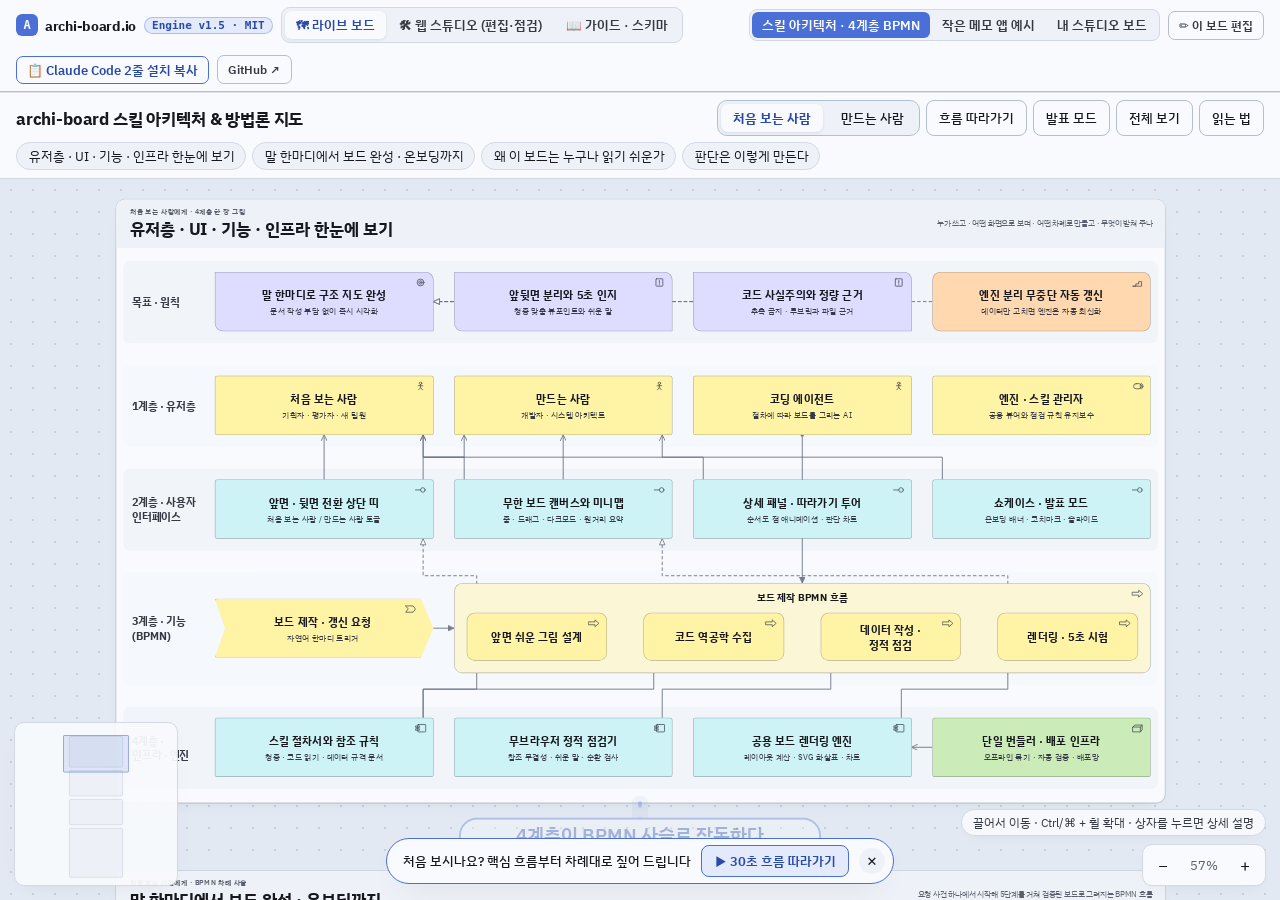
==== commit 3b5be843: "feat(engine): 시간 창을 간트로 (엔진 1.5) - 시기(plateau)는 위 가로축에 왼쪽 → 오른쪽, 일(wp)은 그 시기 칸 아래 막대 - span(선택): 일이 " ====
--- a/index.html
+++ b/index.html
@@ -702,6 +702,27 @@
 .fold.budget{margin:10px 0}
 .fold.budget>summary{cursor:pointer;font-weight:600;color:var(--acc-ink)}
 
+/* 시간(간트) 창 — 시기는 위 가로축, 일은 그 시기 칸 아래 막대. 지금인 시기는 칸 전체에 옅은 강조 */
+.tcol{position:absolute;border-radius:12px;background:color-mix(in srgb,var(--soft) 45%,transparent);pointer-events:none}
+.tcol.cur{background:color-mix(in srgb,var(--acc) 9%,transparent);box-shadow:inset 0 0 0 1.5px color-mix(in srgb,var(--acc) 40%,transparent)}
+.vband.tl{background:color-mix(in srgb,var(--soft) 55%,transparent)}
+.vband.tl.odd{background:transparent;box-shadow:inset 0 0 0 1px color-mix(in srgb,var(--line) 70%,transparent)}
+.vband.tl span{font-size:15px;width:118px}
+.el.tm{justify-content:center;gap:4px;border-style:solid;border-width:1px}
+.el.tm .en{font-size:14px;-webkit-line-clamp:2}
+.el.tm .en .chip{margin-right:7px;vertical-align:1px}
+.el.tm-plateau{align-items:center;text-align:center;border-radius:12px}
+.el.tm-plateau .en{font-size:16px}
+.el.tm-plateau.st-part{box-shadow:0 0 0 2px var(--acc)}
+.el.tm-wp{border-radius:10px;border-left:5px solid var(--acc)}
+.el.tm-wp.st-done{border-left-color:var(--ok);opacity:.72}
+.el.tm-wp.st-part{border-left-color:var(--warn)}
+.el.tm-wp.st-cand{border-left-color:var(--cand);border-style:dashed}
+.el.tm-wp.st-gone{border-left-color:var(--gone)}
+.mbar.tl .todo{background:var(--acc)}
+.el.tm .chip.todo,.chip.tl.todo{background:var(--acc-soft);color:var(--acc-ink)}
+.el.tm-plateau .chip.done,.el.tm-wp .chip.done{background:var(--okbg);color:var(--ok)}
+
 </style>
 <style>
   body { display: flex; flex-direction: column; margin: 0; height: 100vh; overflow: hidden; }
@@ -961,7 +982,7 @@
       <span class="io-logo-mark">A</span>
       <span>archi-board.io</span>
     </a>
-    <span class="io-ver">Engine v1.4 · MIT</span>
+    <span class="io-ver">Engine v1.5 · MIT</span>
     <nav class="io-nav" aria-label="모드 전환">
       <button class="io-nav-btn on" type="button" data-view="board" id="navBoard">🗺 라이브 보드</button>
       <button class="io-nav-btn" type="button" data-view="studio" id="navStudio">🛠 웹 스튜디오 (편집·점검)</button>
@@ -3200,15 +3221,16 @@
 })();
 </script>
 <script>
-/*! archi-board engine v1.4.0 — 무한 보드 위에 ArchiMate 창 · 객체 지도 · 데이터 지도 · 순서도를 그린다.
+/*! archi-board engine v1.5.0 — 무한 보드 위에 ArchiMate 창 · 객체 지도 · 데이터 지도 · 순서도를 그린다.
  * 1.2: 처음 보는 사람용 한 장 그림(layout 'view')과 '처음 보는 사람 / 만드는 사람' 전환.
  * 1.3: 유저 스토리(story)와 첫 화면 플로팅 투어 배너 · 발표(슬라이드) 모드 · 조작 코치마크.
  * 1.4: 보드 위에 판단 차트를 직접 그리는 창(layout 'insight') · 값을 만든 순서(기준 → 값 → 근거 → 그림) 표시.
+ * 1.5: 시간 창(layout 'time')을 간트로 — 시기는 위 가로축, 일은 그 칸 아래 막대(span으로 여러 시기), who마다 줄. 상태는 '끝 · 하는 중 · 할 일'.
  * 데이터는 window.BOARD (board-data.js)에서 읽는다. 형식: https://github.com/gamercross/archi-board/blob/main/skills/archi-board/references/data-format.md
  * MIT License */
 (() => {
 'use strict';
-const VERSION = '1.4.0';
+const VERSION = '1.5.0';
 if (!window.BOARD) { document.body.insertAdjacentHTML('afterbegin', '<p style="padding:24px;font:16px system-ui">board-data.js를 board.js보다 먼저 불러 window.BOARD를 채워 주세요.</p>'); return; }
 const esc = s => String(s).replace(/ · /g, '\u00A0· ').replace(/[&<>"']/g, c => ({'&':'&amp;','<':'&lt;','>':'&gt;','"':'&quot;',"'":'&#39;'}[c])); // ' · ' 앞을 붙여 가운뎃점이 줄 첫머리에 오지 않게
 /*MODEL-START*/
@@ -3232,6 +3254,8 @@
   composition:['품는다','Composition'], aggregation:['묶는다','Aggregation'], association:['관련된다','Association']
 };
 const ST = {done:'있음', part:'일부', todo:'없음', cand:'후보', gone:'뺌'};
+// 시간(간트) 창에서는 '있음 · 없음' 대신 때의 말로 읽는다 — 일: 끝 · 하는 중 · 할 일, 시기: 지남 · 지금 · 앞으로
+const TST = {wp: {done:'끝', part:'하는 중', todo:'할 일', cand:'후보', gone:'뺌'}, plateau: {done:'지남', part:'지금', todo:'앞으로', cand:'후보', gone:'뺌'}};
 const INSIGHTS = {heatmap:'열지도', bar:'막대', sankey:'흐름도'};
 /*MODEL-END*/
 
@@ -3577,6 +3601,40 @@
   f.ix = {x: PAD, y: HEAD + 20, w, h: Math.ceil(h * 1.05) + 16};
   return f.ix.y + f.ix.h + G;
 }
+// 시간 창 = 간트: 시기(plateau)는 위쪽 가로축에 왼쪽 → 오른쪽, 일(wp)은 그 시기 칸 아래 막대.
+// 일의 col은 시기의 col과 같은 값, span(선택)은 몇 시기에 걸치나. who가 있으면 who마다 한 줄 띠로 묶는다.
+// 한 띠 안에서는 겹치지 않는 막대끼리 같은 줄을 쓴다.
+function layoutTime(f) {
+  const ps = f.items.filter(x => x.t === 'plateau').sort((a, b) => a.col - b.col);
+  const ws = f.items.filter(x => x.t === 'wp');
+  const n = Math.max(1, ps.length);
+  const at = c => { let best = 0, d = Infinity; ps.forEach((p, i) => { const k = Math.abs(p.col - c); if (k < d) { d = k; best = i; } }); return best; };
+  const whos = [...new Set(ws.map(w => w.who || ''))];
+  const lanes = whos.some(Boolean);
+  const LW = lanes ? 150 : 0, GC = 12, PH = 76, BH = 66, BG = 8;
+  const x0 = PAD + LW, cw = (f.w - PAD - x0 - (n - 1) * GC) / n, colX = i => x0 + i * (cw + GC);
+  const top = HEAD + 22;
+  ps.forEach((p, i) => place(p, colX(i), top, cw, PH));
+  f.tcols = ps.map((p, i) => ({x: colX(i), w: cw, cur: p.s === 'part'}));
+  f.vrows = [];
+  let y = top + PH + 20;
+  (lanes ? whos : ['']).forEach((who, li) => {
+    const mine = ws.filter(w => (w.who || '') === who).sort((a, b) => at(a.col) - at(b.col));
+    const used = [];
+    mine.forEach(w => {
+      const a = at(w.col), sp = Math.max(1, Math.min(n - a, Math.round(Number(w.span) || 1)));
+      let r = used.findIndex(o => !o.slice(a, a + sp).some(Boolean));
+      if (r < 0) { used.push(Array(n).fill(false)); r = used.length - 1; }
+      for (let k = a; k < a + sp; k++) used[r][k] = true;
+      place(w, colX(a), y + 12 + r * (BH + BG), sp * cw + (sp - 1) * GC, BH);
+    });
+    const h = Math.max(1, used.length) * (BH + BG) - BG + 24;
+    f.vrows.push({i: li, y, h, label: who || (lanes ? '그 밖' : ''), ids: mine.map(w => w.id), tl: true});
+    y += h + 10;
+  });
+  f.tbot = y - 10;
+  return y - 10 + G;
+}
 function layout(f) {
   let bottom;
   if (f.layout === 'view') bottom = layoutView(f);
@@ -3588,17 +3646,7 @@
     const rest = f.items.filter(x => !f.ring.includes(x.id) && !f.center.includes(x.id));
     bottom = rows(f, rest, cy + ry + EH / 2 + 48);
   } else if (f.layout === 'time') {
-    const cols = f.items.filter(x => x.t === 'plateau').sort((a, b) => a.col - b.col);
-    const PW = 230, per = 3, ww = (f.w - 2 * PAD - PW - G - (per - 1) * G) / per, WH = 98;
-    let y = HEAD + 22;
-    cols.forEach(p => {
-      const ws = f.items.filter(w => w.t === 'wp' && w.col === p.col);
-      const n = Math.max(1, Math.ceil(ws.length / per)), bh = n * (WH + G) - G;
-      place(p, PAD, y, PW, bh);
-      ws.forEach((w, i) => place(w, PAD + PW + G + (i % per) * (ww + G), y + Math.floor(i / per) * (WH + G), ww, WH));
-      y += bh + G + 16;
-    });
-    bottom = y - 16;
+    bottom = layoutTime(f);
   } else if (f.layout === 'screens') {
     const cols = 4, gap = 30, cw = (f.w - 2 * PAD - (cols - 1) * gap) / cols, ih = Math.round(cw * 820 / 1280), ch = ih + 430;
     SCR.forEach((x, i) => { x.lx = PAD + (i % cols) * (cw + gap); x.ly = HEAD + 26 + Math.floor(i / cols) * (ch + gap); x.w = cw; x.h = ch; x.ih = ih; });
@@ -3658,23 +3706,25 @@
   items.forEach(x => { if (c[x.s] !== undefined) c[x.s]++; });
   return c;
 }
-function meter(c) {
+function meter(c, tl) {
   const tot = c.done + c.part + c.todo + c.cand + c.gone;
   if (!tot) return '';
-  return '<span class="mbar">' + ['done','part','todo','cand','gone'].map(k => c[k] ? `<i class="${k}" style="width:${c[k] / tot * 100}%"></i>` : '').join('') + '</span>';
-}
-function countText(c) { return ['done','part','todo','cand','gone'].filter(k => c[k]).map(k => `${ST[k]} ${c[k]}`).join(' · '); }
+  return `<span class="mbar${tl ? ' tl' : ''}">` + ['done','part','todo','cand','gone'].map(k => c[k] ? `<i class="${k}" style="width:${c[k] / tot * 100}%"></i>` : '').join('') + '</span>';
+}
+function countText(c, L = ST) { return ['done','part','todo','cand','gone'].filter(k => c[k]).map(k => `${L[k]} ${c[k]}`).join(' · '); }
 
 FRAMES.forEach(f => {
-  f.c = counts(f.layout === 'datamap' ? DM : f.layout === 'cards' ? cardsOf(f) : f.items);
+  f.c = counts(f.layout === 'datamap' ? DM : f.layout === 'cards' ? cardsOf(f) : f.layout === 'time' ? f.items.filter(x => x.t === 'wp') : f.items);
+  f.stl = f.layout === 'time' ? TST.wp : ST;
   const d = document.createElement('section');
   d.className = `fr w${f.weight}` + (f.main ? ' main' : '') + (f.layout === 'view' ? ' vf' : '');
   d.dataset.aud = AUD(f);
   d.style.cssText = `left:${f.x}px;top:${f.y}px;width:${f.w}px;height:${f.h}px`;
   const vm = f.layout !== 'view';
-  d.innerHTML = `<button class="fh" type="button"><span class="fk">${esc(f.kicker)}</span><span class="ft">${esc(f.title)}</span>${vm ? `<span class="fm">${countText(f.c)} ${meter(f.c)}</span>` : f.sub ? `<span class="fm">${esc(f.sub)}</span>` : ''}</button>` +
+  d.innerHTML = `<button class="fh" type="button"><span class="fk">${esc(f.kicker)}</span><span class="ft">${esc(f.title)}</span>${vm ? `<span class="fm">${countText(f.c, f.stl)} ${meter(f.c, f.layout === 'time')}</span>` : f.sub ? `<span class="fm">${esc(f.sub)}</span>` : ''}</button>` +
     f.bands.map(b => `<div class="band" data-l="${b.lk}" style="top:${b.y}px;height:${b.h}px"><span>${LK[b.lk]}</span></div>`).join('') +
-    arr(f.vrows).map(b => `<div class="vband${b.i % 2 ? ' odd' : ''}" style="top:${b.y}px;height:${b.h}px"><span>${esc(b.label)}</span></div>`).join('');
+    arr(f.vrows).map(b => `<div class="vband${b.i % 2 ? ' odd' : ''}${b.tl ? ' tl' : ''}" style="top:${b.y}px;height:${b.h}px"><span>${esc(b.label)}</span></div>`).join('') +
+    arr(f.tcols).map(c => `<div class="tcol${c.cur ? ' cur' : ''}" style="left:${c.x - 6}px;width:${c.w + 12}px;top:${HEAD + 14}px;height:${f.tbot - HEAD - 14}px"></div>`).join('');
   d.querySelector('.fh').addEventListener('click', () => { if (!moved) openFrame(f.id); });
   if (f.layout === 'insight') {
     d.insertAdjacentHTML('beforeend', `<div ${ixAttr(f).replace('style="', `style="left:${f.ix.x}px;top:${f.ix.y}px;width:${f.ix.w}px;`)}>${f.insHTML}</div>`);
@@ -3690,13 +3740,13 @@
   s.type = 'button'; s.className = `sum w${f.weight}` + (f.main ? ' main' : '') + (f.layout === 'objects' || f.layout === 'datamap' || f.layout === 'view' ? ' objs' : '');
   s.dataset.aud = AUD(f);
   s.style.cssText = `left:${f.x}px;top:${f.y}px;width:${f.w}px;height:${f.h}px;--z:${Math.min(1.4, Math.max(1, Math.min(f.w / 1000, f.h / 1100))).toFixed(2)}`;
-  s.innerHTML = `<span class="sk">${esc(f.kicker)}</span><span class="st">${esc(f.title)}</span>` + (f.h > 420 ? `<span class="ss">${esc(f.sub)}</span>` : '') + (vm ? meter(f.c) + `<span class="sc">${countText(f.c)}</span>` : '');
+  s.innerHTML = `<span class="sk">${esc(f.kicker)}</span><span class="st">${esc(f.title)}</span>` + (f.h > 420 ? `<span class="ss">${esc(f.sub)}</span>` : '') + (vm ? meter(f.c, f.layout === 'time') + `<span class="sc">${countText(f.c, f.stl)}</span>` : '');
   s.addEventListener('click', () => { if (!moved) openFrame(f.id); });
   $('#sums').append(s);
 
   const ch = document.createElement('button');
   ch.type = 'button'; ch.className = 'chipf' + (f.main ? ' main' : ''); ch.dataset.aud = AUD(f);
-  ch.innerHTML = `${esc(f.title)} ${vm ? meter(f.c) : ''}`;
+  ch.innerHTML = `${esc(f.title)} ${vm ? meter(f.c, f.layout === 'time') : ''}`;
   ch.addEventListener('click', () => openFrame(f.id));
   $('#chips').append(ch);
 });
@@ -3717,18 +3767,24 @@
   assessment: '<circle cx="9" cy="7.5" r="4.5"/><path d="M12.4 10.9l5 4.6"/>', capability: '<path d="M3 15h5v-4h5V7h5v8H3"/>', wp: '<rect x="2" y="4" width="18" height="9" rx="4.5"/><path d="M13 2l3 2-3 2"/>'
 };
 const isView = it => FR[it.f] && FR[it.f].layout === 'view';
+const isTime = it => FR[it.f] && FR[it.f].layout === 'time' && TST[it.t];
+const stName = it => (isTime(it) ? TST[it.t] : ST)[it.s];
 const VST = {part: '일부', todo: '아직', cand: '후보', gone: '뺌'};
 [...E].sort((a, b) => (b.vbox ? 1 : 0) - (a.vbox ? 1 : 0)).forEach(it => {
   const [ko, , lk, sh] = TYPES[it.t];
   const b = document.createElement('button');
   b.type = 'button';
-  b.className = `el sh-${sh} st-${it.s}` + (isView(it) ? ' vw' + (it.vbox ? ' vbox' : '') : '');
+  b.className = `el sh-${sh} st-${it.s}` + (isView(it) ? ' vw' + (it.vbox ? ' vbox' : '') : '') + (isTime(it) ? ` tm tm-${it.t}` : '');
   b.dataset.l = it.t === 'plateau' ? 'pla' : lk;
   b.dataset.aud = AUD(FR[it.f]);
   b.style.cssText = `left:${it.x}px;top:${it.y}px;width:${it.w}px;height:${it.h}px`;
   if (isView(it)) b.innerHTML = (ICON[it.t] ? `<svg class="vic" viewBox="0 0 22 17" aria-hidden="true">${ICON[it.t]}</svg>` : '') + (VST[it.s] ? `<b class="chip ${it.s}">${VST[it.s]}</b>` : '') +
     `<span class="vn">${esc(it.n)}</span>` + (it.sub ? `<span class="vs">${esc(it.sub)}</span>` : '');
-  else b.innerHTML = `<span class="et"><i>${ko}</i>${ST[it.s] ? `<b class="chip ${it.s}">${ST[it.s]}</b>` : ''}</span><span class="en">${esc(it.n)}</span>` +
+  else if (isTime(it)) {
+    const lane = (FR[it.f].vrows || []).some(r => r.label && r.ids.includes(it.id));
+    const ew = it.t === 'wp' ? [it.when, lane ? '' : it.who].filter(Boolean).join(' · ') : (it.sub || '');
+    b.innerHTML = `<span class="en">${stName(it) ? `<b class="chip ${it.s}">${stName(it)}</b>` : ''}${esc(it.n)}</span>` + (ew ? `<span class="ew">${esc(ew)}</span>` : '');
+  } else b.innerHTML = `<span class="et"><i>${ko}</i>${ST[it.s] ? `<b class="chip ${it.s}">${ST[it.s]}</b>` : ''}</span><span class="en">${esc(it.n)}</span>` +
     (it.t === 'wp' ? `<span class="ew">${esc(it.when)} · ${esc(it.who)}</span>` : '');
   b.addEventListener('click', () => { if (!moved) select(it.id, false); });
   $('#els').append(b); it.dom = b;
@@ -4367,7 +4423,7 @@
   it.dom.classList.add('sel');
   const [ko, en, lk] = TYPES[it.t];
   let h = '';
-  if (ST[it.s]) h += `<div><b class="chip ${it.s}">${ST[it.s]}</b></div>`;
+  if (stName(it)) h += `<div><b class="chip ${it.s}${isTime(it) ? ' tl' : ''}">${stName(it)}</b></div>`;
   if (it.d) h += `<p>${esc(it.d)}</p>`;
   if (it.t === 'wp') h += `<p><b>언제</b> ${esc(it.when)} · <b>누가</b> ${esc(it.who)}</p>`;
   if (it.c && !(HASV && AUDM === 'view')) h += `<div><h3>코드 · 파일 위치</h3><code>${esc(it.c)}</code></div>`;
@@ -4399,7 +4455,7 @@
   const f = FR[id];
   clearFocus(); f.dom.classList.add('on');
   let h = `<p>${esc(f.desc)}</p><p class="why"><b>이 크기인 까닭</b> ${esc(f.why)}</p>`;
-  h += `<div class="cnt">${meter(f.c)}<span>${countText(f.c) || (f.items.length && f.items.every(x => TYPES[x.t][2] === 'mot') ? '상태가 없는 원칙 · 목표만 있다' : '상태를 적은 상자가 없다')}</span></div>`;
+  h += `<div class="cnt">${meter(f.c, f.layout === 'time')}<span>${countText(f.c, f.stl) || (f.items.length && f.items.every(x => TYPES[x.t][2] === 'mot') ? '상태가 없는 원칙 · 목표만 있다' : '상태를 적은 상자가 없다')}</span></div>`;
   if (f.recent.length) h += `<div><h3>최근 한 일</h3><ul class="recent">${f.recent.map(([d, t]) => `<li><time>${esc(d)}</time><span>${esc(t)}</span></li>`).join('')}</ul></div>`;
   h += insSec(f.layout === 'insight' ? (arr(f.insights).length ? arr(f.insights).map(i => INSI[i]).filter(Boolean) : INS) : INS.filter(x => x.f === id));
   const fu = UC.filter(u => u.f === id);
@@ -4409,7 +4465,11 @@
   R.forEach(([a, b]) => { const fa = byId[a].f, fb = byId[b].f; if (fa === id && fb !== id) outF.add(fb); if (fb === id && fa !== id) inF.add(fa); });
   const linked = [...new Set([...outF, ...inF])];
   if (linked.length) h += `<div><h3>이어진 창</h3><ul>${linked.map(x => `<li><button class="go" type="button" data-fr="${x}">${esc(FR[x].title)}</button></li>`).join('')}</ul></div>`;
-  if (f.layout === 'view') arr(f.vrows).forEach(r => { h += `<div><h3>${esc(r.label)}</h3>${fold(r.ids.map(id => `<li>${goBtn(id).replace(/<small>.*?<\/small>/, '')}${VST[byId[id].s] ? `<b class="chip ${byId[id].s}">${VST[byId[id].s]}</b>` : ''}</li>`), 8)}</div>`; });
+  if (f.layout === 'time') f.items.filter(x => x.t === 'plateau').sort((a, b) => a.col - b.col).forEach(p => {
+    const its = f.items.filter(x => x.t === 'wp' && x.col === p.col);
+    h += `<div><h3>${esc(p.n)}${stName(p) ? ` <b class="chip ${p.s} tl">${stName(p)}</b>` : ''} · ${its.length}</h3>${its.length ? fold(its.map(x => `<li>${goBtn(x.id).replace(/<small>.*?<\/small>/, '')}${stName(x) ? `<b class="chip ${x.s} tl">${stName(x)}</b>` : ''}</li>`), 8) : '<p class="note">이 때에 든 일이 없다</p>'}</div>`;
+  });
+  else if (f.layout === 'view') arr(f.vrows).forEach(r => { h += `<div><h3>${esc(r.label)}</h3>${fold(r.ids.map(id => `<li>${goBtn(id).replace(/<small>.*?<\/small>/, '')}${VST[byId[id].s] ? `<b class="chip ${byId[id].s}">${VST[byId[id].s]}</b>` : ''}</li>`), 8)}</div>`; });
   else for (const [lk, ko] of LAYERS) {
     const its = f.items.filter(x => TYPES[x.t][2] === lk);
     if (its.length) h += `<div><h3>${ko} 층 · ${its.length}</h3>${fold(its.map(x => `<li>${goBtn(x.id).replace(/<small>.*?<\/small>/, '')}${ST[x.s] ? `<b class="chip ${x.s}">${ST[x.s]}</b>` : ''}</li>`), 8)}</div>`;
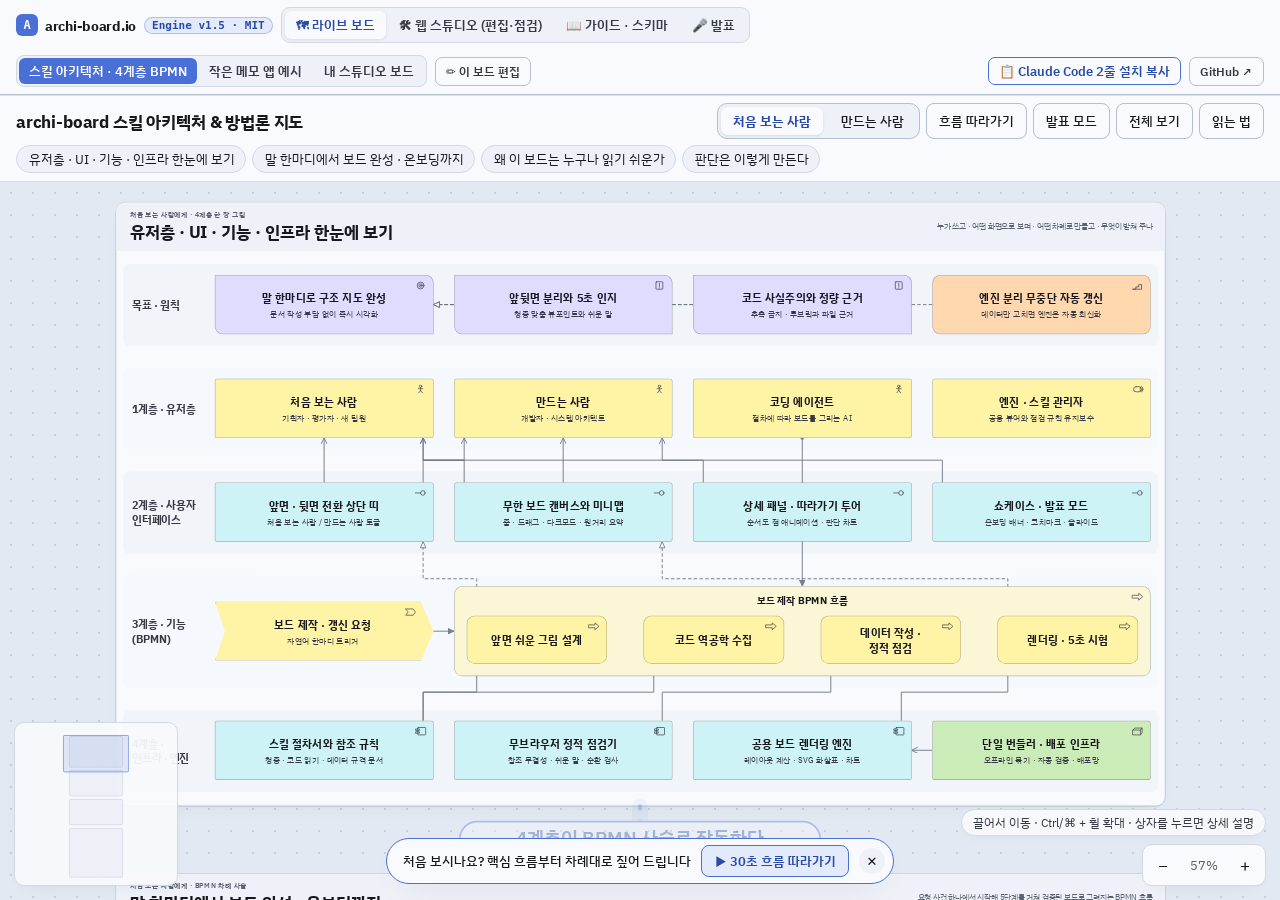
==== commit 18c6151b: "feat(showcase): 발표 탭 — 발표 슬라이드(talks/)를 보드 안에서 보여 준다 Co-Authored-By: Claude Sonnet 5.5 <noreply@anth" ====
--- a/index.html
+++ b/index.html
@@ -708,7 +708,7 @@
 .vband.tl{background:color-mix(in srgb,var(--soft) 55%,transparent)}
 .vband.tl.odd{background:transparent;box-shadow:inset 0 0 0 1px color-mix(in srgb,var(--line) 70%,transparent)}
 .vband.tl span{font-size:15px;width:118px}
-.el.tm{justify-content:center;gap:4px;border-style:solid;border-width:1px}
+.el.tm{justify-content:center;gap:4px;border-style:solid;border-width:1px;padding-block:7px}
 .el.tm .en{font-size:14px;-webkit-line-clamp:2}
 .el.tm .en .chip{margin-right:7px;vertical-align:1px}
 .el.tm-plateau{align-items:center;text-align:center;border-radius:12px}
@@ -877,6 +877,10 @@
   }
 
   /* ───────── 공식 소개 · 문서 허브 (Docs View) ───────── */
+  .io-talk { flex: 1; min-height: 0; display: flex; background: var(--board); }
+  .io-talk[hidden] { display: none; }
+  .io-talk-frame { flex: 1; width: 100%; height: 100%; border: 0; background: var(--board); }
+
   .io-docs {
     flex: 1; min-height: 0; overflow-y: auto;
     background: var(--board);
@@ -987,6 +991,7 @@
       <button class="io-nav-btn on" type="button" data-view="board" id="navBoard">🗺 라이브 보드</button>
       <button class="io-nav-btn" type="button" data-view="studio" id="navStudio">🛠 웹 스튜디오 (편집·점검)</button>
       <button class="io-nav-btn" type="button" data-view="docs" id="navDocs">📖 가이드 · 스키마</button>
+      <button class="io-nav-btn" type="button" data-view="talk" id="navTalk">🎤 발표</button>
     </nav>
   </div>
 
@@ -1058,6 +1063,11 @@
     </div>
     <iframe class="st-iframe" id="studioPreview" title="archi-board 실시간 미리보기"></iframe>
   </div>
+</section>
+
+<!-- ───────── 발표 슬라이드 (talks/ 안의 독립 페이지를 보드 안에서 보여 준다) ───────── -->
+<section class="io-talk" id="talkView" hidden aria-label="발표 슬라이드">
+  <iframe class="io-talk-frame" id="talkFrame" title="AI 시대, 무엇을 믿고 만들까 — 발표 슬라이드" data-src="talks/2026-11-18-sw-engineering/index.html" allowfullscreen></iframe>
 </section>
 
 <!-- ───────── 3. 공식 가이드 · 스키마 레퍼런스 (Docs View) ───────── -->
@@ -2928,6 +2938,8 @@
     const appEl = document.getElementById('app');
     const studioEl = document.getElementById('studioView');
     const docsEl = document.getElementById('docsView');
+    const talkEl = document.getElementById('talkView');
+    const talkFrame = document.getElementById('talkFrame');
     const switcherWrap = document.getElementById('boardSwitcherWrap');
     const navBtns = [...document.querySelectorAll('.io-nav-btn[data-view]')];
 
@@ -3198,6 +3210,9 @@
       if (appEl) appEl.hidden = (v !== 'board');
       studioEl.hidden = (v !== 'studio');
       docsEl.hidden = (v !== 'docs');
+      talkEl.hidden = (v !== 'talk');
+      if (v === 'talk' && !talkFrame.getAttribute('src')) talkFrame.setAttribute('src', talkFrame.dataset.src);
+      if (v === 'talk') talkFrame.focus();
       switcherWrap.hidden = (v !== 'board');
       if (v === 'studio' && !studioLoadedOnce) updateStudio(true);
       if (v === 'board') dispatchEvent(new Event('resize'));
@@ -3216,7 +3231,7 @@
     });
 
     const initView = params.get('view') || 'board';
-    if (['board', 'studio', 'docs'].includes(initView)) setView(initView);
+    if (['board', 'studio', 'docs', 'talk'].includes(initView)) setView(initView);
   });
 })();
 </script>
@@ -3611,7 +3626,7 @@
   const at = c => { let best = 0, d = Infinity; ps.forEach((p, i) => { const k = Math.abs(p.col - c); if (k < d) { d = k; best = i; } }); return best; };
   const whos = [...new Set(ws.map(w => w.who || ''))];
   const lanes = whos.some(Boolean);
-  const LW = lanes ? 150 : 0, GC = 12, PH = 76, BH = 66, BG = 8;
+  const LW = lanes ? 150 : 0, GC = 12, PH = 76, BH = 76, BG = 8;   // BH: 이름 두 줄 + 때 한 줄이 들어가는 높이
   const x0 = PAD + LW, cw = (f.w - PAD - x0 - (n - 1) * GC) / n, colX = i => x0 + i * (cw + GC);
   const top = HEAD + 22;
   ps.forEach((p, i) => place(p, colX(i), top, cw, PH));
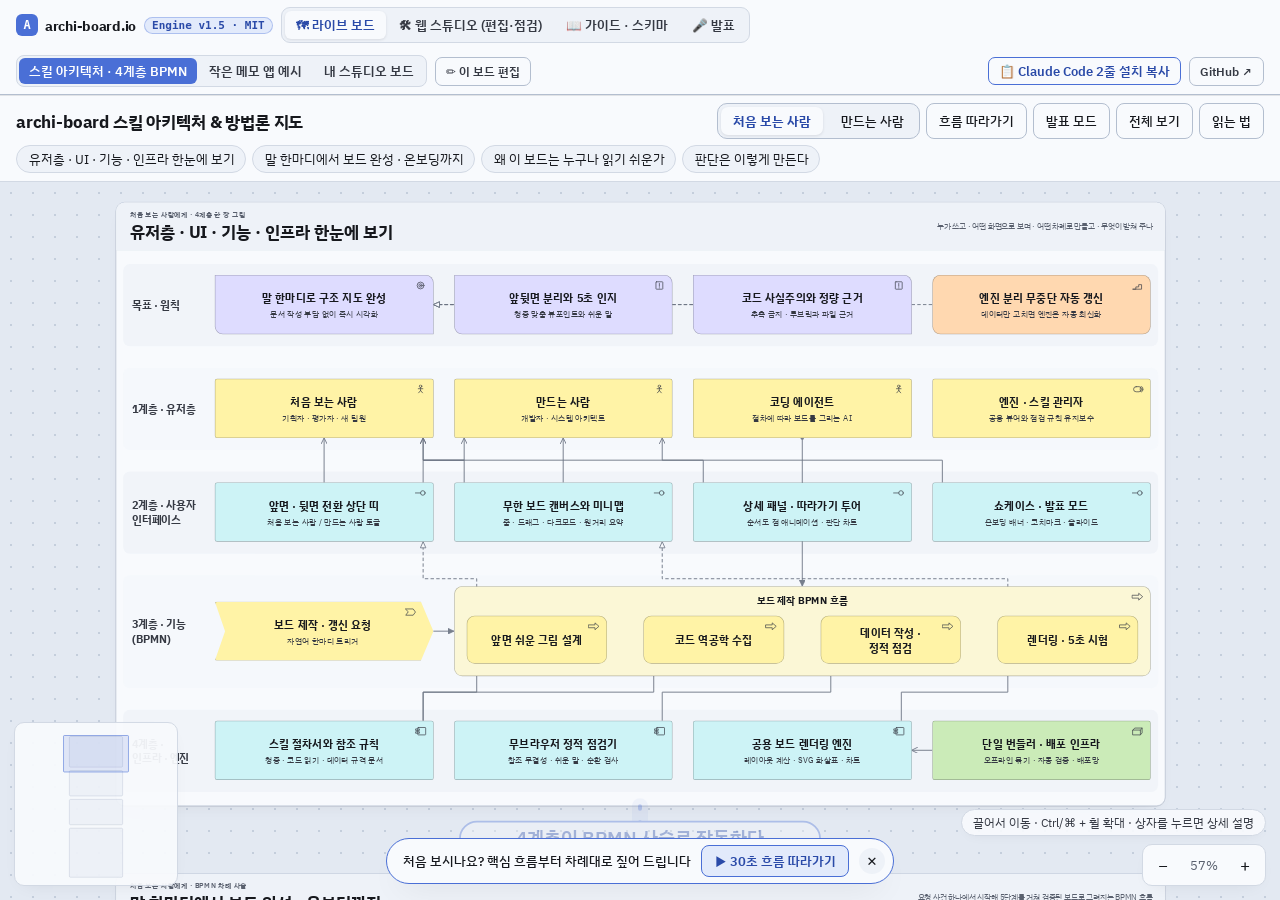
==== commit a664e3ee: "feat(engine): 요구 상자 · 바뀌면 다시 볼 곳 · 바뀐 상자 표시 (엔진 1.6) 요구사항이 바뀌면 사람이 그림을 하나씩 고치는 대신, 엔진이 다시 볼 곳을 비추고 바" ====
--- a/index.html
+++ b/index.html
@@ -722,6 +722,17 @@
 .mbar.tl .todo{background:var(--acc)}
 .el.tm .chip.todo,.chip.tl.todo{background:var(--acc-soft);color:var(--acc-ink)}
 .el.tm-plateau .chip.done,.el.tm-wp .chip.done{background:var(--okbg);color:var(--ok)}
+
+/* ───────── 1.6 요구 · 바뀌면 다시 볼 곳 · 바뀐 상자 ───────── */
+.chip.chg{background:var(--acc-soft);color:var(--acc-ink)}
+.el.vw .chip.chg{left:auto;right:10px}
+.panel .req dl{display:grid;grid-template-columns:auto 1fr;gap:4px 12px;margin:6px 0 0;font-size:13.5px}
+.panel .req dt{color:var(--mute);white-space:nowrap}
+.panel .req dd{margin:0}
+.panel .chgn{display:flex;align-items:baseline;gap:8px}
+.panel .imp .go.wide{border-color:var(--acc);font-weight:600}
+.panel .imp .go.wide small{display:block;margin:2px 0 0;font-weight:400}
+.panel .imp > .go{margin-top:8px}
 
 </style>
 <style>
@@ -2519,8 +2530,8 @@
      sub: '생각이 떠오른 순간부터 저장될 때까지 한 번의 차례',
      desc: '시작 사건(떠오른 생각)에서 단계 넷을 왼쪽에서 오른쪽으로 지나간다. 아래 줄은 그 단계를 돕는 프로그램의 일이다.',
      why: '사람이 실제로 겪는 순서를 한 줄로 보여 주는 그림이다.'},
-    {id: 'why', kicker: '동기', title: '왜 만드는가', weight: 2, w: 700,
-     sub: '누가 무엇 때문에 곤란한가', desc: '떠오른 생각을 잃어버리는 사람이 3초 안에 메모를 남기게 한다.', why: '모든 창이 이 목표를 향한다.'},
+    {id: 'why', kicker: '동기', title: '왜 만드는가', weight: 2, w: 1040,
+     sub: '누가 무엇 때문에 곤란한가 · 지켜야 할 요구', desc: '떠오른 생각을 잃어버리는 사람이 3초 안에 메모를 남기게 한다. 요구 상자를 누르면 그 요구가 바뀔 때 다시 볼 곳이 나온다.', why: '모든 창이 이 목표와 요구를 향한다.'},
     {id: 'loop', kicker: '메인 흐름', title: '메모 한 바퀴', weight: 5, w: 1040, layout: 'ring', main: true,
      ring: ['bp_write', 'bp_save', 'bp_sync', 'bp_find'], center: ['ba_user'],
      sub: '쓰기 → 저장 → 동기화 → 찾기', desc: '메모 하나가 도는 네 칸이다.', why: '제품의 중심이라 가장 크게 둔다.',
@@ -2573,6 +2584,10 @@
     {f: 'why', id: 'st_user', t: 'stakeholder', n: '바쁜 사람', d: '생각이 떠올라도 적을 곳을 찾다가 잊는다.'},
     {f: 'why', id: 'g_fast', t: 'goal', n: '3초 안에 남긴다', d: '앱을 열고 저장까지 3초.'},
     {f: 'why', id: 'pr_off', t: 'principle', n: '끊겨도 쓴다', d: '네트워크가 없어도 쓰고, 다시 이어지면 올린다.'},
+    {f: 'why', id: 'rq_keep', t: 'requirement', n: '끊겨도 쓴 글이 남는다', d: '네트워크가 없을 때 쓴 메모도 사라지지 않고, 다시 이어지면 서버에 올라간다.', s: 'done',
+     no: 'FR-1', kind: 'func', accept: '비행기 모드에서 쓴 메모가 다시 연결되면 서버에 올라가 있다.', verify: 'test', tests: ['tests/draft.test.js']},
+    {f: 'why', id: 'rq_3s', t: 'requirement', n: '저장까지 3초', d: '앱을 열고 저장이 끝날 때까지 3초 안.', s: 'part',
+     no: 'NFR-1', kind: 'nonfunc', accept: '보통 휴대폰에서 열기부터 저장 끝까지 3초 안.', verify: 'analysis', ch: '10/23 · 2초에서 3초로 바뀜 — 저장 차례를 다시 본다'},
     {f: 'loop', id: 'ba_user', t: 'bactor', n: '사용자', s: 'done'},
     {f: 'loop', id: 'bp_write', t: 'bprocess', n: '쓰기', d: '글을 적으면 바로 초안에 남는다.', s: 'done'},
     {f: 'loop', id: 'bp_save', t: 'bprocess', n: '저장', d: '저장을 누르면 서버로 보낸다.', s: 'done'},
@@ -2595,6 +2610,8 @@
     ['v_web', 'v_w', 'serving'], ['v_api', 'v_s', 'serving'], ['v_web', 'v_api', 'flow'], ['v_api', 'v_note', 'access'], ['v_db', 'v_api', 'serving'],
     ['t_go', 't_run', 'triggering'], ['t_draft', 't_2', 'serving'], ['t_save', 't_4', 'serving'],
     ['g_fast', 'st_user', 'association'], ['pr_off', 'bp_sync', 'influence'],
+    ['rq_keep', 'pr_off', 'realization'], ['ac_web', 'rq_keep', 'realization'], ['bp_sync', 'rq_keep', 'realization'],
+    ['rq_3s', 'g_fast', 'realization'], ['bp_save', 'rq_3s', 'realization'],
     ['bp_write', 'bp_save', 'triggering'], ['bp_save', 'bp_sync', 'triggering'], ['bp_sync', 'bp_find', 'triggering'],
     ['ba_user', 'bp_write', 'assignment'], ['ac_web', 'bp_write', 'serving'], ['ac_api', 'bp_save', 'serving'],
     ['ac_web', 'ac_api', 'flow'], ['ac_api', 'do_note', 'access'], ['node_db', 'ac_api', 'serving'],
@@ -2609,6 +2626,7 @@
     {t: '3초 안에 남기는 차례', f: ['trip'], ids: ['t_go', 't_1', 't_2', 't_3', 't_4'], p: '생각이 떠오른 순간부터 서버에 남을 때까지 네 단계. 끊겨도 초안이 남는다.'},
     {t: '한 바퀴', f: ['loop'], ids: ['ba_user', 'bp_write', 'bp_save', 'bp_sync', 'bp_find'], p: '메모 하나는 쓰기 → 저장 → 동기화 → 찾기를 돈다.'},
     {t: '부품', f: ['parts'], ids: ['ac_web', 'ac_api', 'node_db'], p: '화면이 서버에 부탁하고, 서버가 데이터베이스에 쓴다.'},
+    {t: '요구가 바뀌면', f: ['why'], ids: ['rq_keep', 'rq_3s'], p: '요구 상자를 누르고 "이 요구가 바뀌면"을 누르면 다시 볼 상자 · 객체 · 데이터 · 시험이 함께 밝게 남는다.'},
     {t: '객체 지도', f: ['objects'], ids: [], p: '부품마다 카드 하나. 카드를 누르면 자세히 나온다.'}
   ],
 
@@ -2739,7 +2757,7 @@
 };
 
 __B["memo"] = window.BOARD;
-__B_SRC["memo"] = "// archi-board 예시 — 작은 메모 앱. 실제 서비스가 아니라 형식을 보여 주려고 지은 것이다.\nwindow.BOARD = {\n  images: {save: '[data-uri]'},   // 패널 안 사진 — 경로는 이 파일 기준. 한 파일로 묶으면 data: 주소로 들어간다\n  format: 1,\n  title: '메모 앱 보드',\n  sub: '예시 · 메모를 쓰고 저장하고 찾는 작은 웹 앱',\n  start: 'big',   // 처음 보는 사람용 한 장 그림부터. '만드는 사람'으로 바꾸면 객체 지도부터\n\n  frames: [\n    // 처음 보는 사람(사용자 · 평가자 · 새 팀원)용 — layout 'view'. 코드 이름 없이 쉬운 말, 한 장에 상자 25개 안쪽\n    {id: 'big', kicker: '처음 보는 사람에게', title: '메모 앱은 이렇게 돈다', weight: 5, w: 1700, layout: 'view', cols: 4,\n     sub: '누가 쓰고 · 무엇을 받고 · 어떤 차례로 · 무엇이 받쳐 주나',\n     desc: '위에서 아래로 읽는다. 맨 위가 쓰는 사람, 그 아래가 그 사람이 받는 도움, 가운데가 하는 일의 차례, 아래로 갈수록 그 일을 받쳐 주는 프로그램 · 데이터 · 기술이다.',\n     why: '처음 여는 사람이 30초 안에 \"무엇이고 어떻게 도는지\"를 말할 수 있게 하는 그림이라 가장 먼저 보인다.'},\n    {id: 'judge', kicker: '처음 보는 사람에게 · 판단 값', title: '판단은 이렇게 만든다', weight: 4, w: 1500, layout: 'insight', aud: 'view', insights: ['risk', 'status', 'paths'],\n     sub: '기준을 먼저 쓰고 → 값을 매기고 → 칸마다 근거를 달아 → 그린다', desc: '코드를 보고 매긴 값을 열지도 · 막대 · 흐름도로 그린다. 값마다 기준과 근거가 붙는다.', why: '근거가 있어야 다시 확인할 수 있다.'},\n    {id: 'trip', kicker: '처음 보는 사람에게 · 차례', title: '3초 안에 남기기', weight: 4, w: 1700, layout: 'view', cols: 5,\n     sub: '생각이 떠오른 순간부터 저장될 때까지 한 번의 차례',\n     desc: '시작 사건(떠오른 생각)에서 단계 넷을 왼쪽에서 오른쪽으로 지나간다. 아래 줄은 그 단계를 돕는 프로그램의 일이다.',\n     why: '사람이 실제로 겪는 순서를 한 줄로 보여 주는 그림이다.'},\n    {id: 'why', kicker: '동기', title: '왜 만드는가', weight: 2, w: 700,\n     sub: '누가 무엇 때문에 곤란한가', desc: '떠오른 생각을 잃어버리는 사람이 3초 안에 메모를 남기게 한다.', why: '모든 창이 이 목표를 향한다.'},\n    {id: 'loop', kicker: '메인 흐름', title: '메모 한 바퀴', weight: 5, w: 1040, layout: 'ring', main: true,\n     ring: ['bp_write', 'bp_save', 'bp_sync', 'bp_find'], center: ['ba_user'],\n     sub: '쓰기 → 저장 → 동기화 → 찾기', desc: '메모 하나가 도는 네 칸이다.', why: '제품의 중심이라 가장 크게 둔다.',\n     recent: [['10/23', '찾기 칸을 더함']]},\n    {id: 'parts', kicker: '프로그램', title: '화면 · 서버 · 저장', weight: 3, w: 1040,\n     sub: '메모가 지나는 부품', desc: '브라우저 화면이 API 서버에 저장을 부탁하고, 서버가 데이터베이스에 쓴다.', why: '고칠 때 가장 자주 여는 창이다.'},\n    {id: 'road', kicker: '이행', title: '만드는 순서', weight: 2, w: 1000, layout: 'time',\n     sub: '지금 → 다음', desc: '지금 만든 것과 다음에 만들 것.', why: '계획은 작게 둔다.'},\n    {id: 'objects', kicker: '한 장으로', title: '객체 지도', weight: 5, w: 2000, layout: 'objects',\n     sub: '부품 넷을 카드로', desc: '프로그램을 이루는 부품 하나를 카드 하나로 그렸다.', why: '유지보수할 때 먼저 여는 지도다.'},\n    {id: 'data', kicker: '한 장으로 · 데이터', title: '데이터 지도', weight: 5, w: 2000, layout: 'datamap',\n     sub: '어디에 놓이고 누가 쓰나', desc: '데이터가 놓이는 곳 셋과 데이터마다 쓰는 곳 · 읽는 곳.', why: '객체 지도 바로 아래에 둔다.'},\n    {id: 'first', kicker: '처음 쓰는 길', title: '첫 1분 · 장면 셋', weight: 3, w: 1040, layout: 'cards', cols: 3, ch: 300, button: '첫 1분',\n     sub: '처음 연 사람이 첫 메모를 남기기까지', desc: '장면 하나가 카드 하나다. 카드마다 보는 것과 하는 일, 이어지는 상자.', why: '처음 쓰는 길을 고칠 때 본다.'}\n  ],\n\n  // 카드 창 — 장면 하나 = 카드 하나\n  cards: [\n    {f: 'first', id: 'c1', no: '1', k: '0:00', n: '빈 화면', tag: '시작', s: 'done',\n     sections: [{h: '보는 것', p: '입력 칸 하나와 빈 목록.'}, {h: '화면의 말', say: '첫 메모를 적어 보세요.'}], els: ['ac_web'], to: ['c2']},\n    {f: 'first', id: 'c2', no: '2', k: '0:20', n: '한 줄 적기', tag: '쓰기', s: 'done',\n     sections: [{h: '하는 일', p: '한 줄을 적는다. 적는 동안 초안이 남는다.'}, {h: '만드는 법', code: [['초안 저장', 'web/draft.js']]}], els: ['ac_web'], to: ['c3']},\n    {f: 'first', id: 'c3', no: '3', k: '0:40', n: '저장 · 목록', tag: '저장', s: 'part',\n     sections: [{h: '하는 일', p: '저장을 누르면 목록 맨 위에 보인다.'}, {h: '더할 것', list: ['저장됨 표시를 잠깐 보이기']}], els: ['ac_api', 'node_db']}\n  ],\n\n  // {f: 창, id, t: 종류(TYPES), n: 이름, d: 설명, s: 상태(done · part · todo · cand · gone), c: 코드 위치}\n  elements: [\n    // 한 장 그림 — row: 위에서 몇째 띠(없으면 종류로 정해진다), col · span: 열 자리와 폭, kids: 틀 안의 단계(차례대로 저절로 이어진다), sub: 이름 아래 한 줄, see: 만드는 사람 쪽 자세히\n    {f: 'big', id: 'v_user', t: 'bactor', n: '바쁜 사람', sub: '떠오른 생각을 자주 잊는다', d: '생각이 떠올라도 적을 곳을 찾다가 잊는다.'},\n    {f: 'big', id: 'v_keep', t: 'bservice', n: '바로 적어 두기', sub: '3초 안에', d: '앱을 열고 저장까지 3초.', col: 1},\n    {f: 'big', id: 'v_find', t: 'bservice', n: '다시 찾기', sub: '낱말 하나로', d: '낱말로 지난 메모를 찾는다.', col: 2},\n    {f: 'big', id: 'v_idea', t: 'bevent', n: '생각이 떠오름', col: 0},\n    {f: 'big', id: 'v_flow', t: 'bprocess', n: '메모 남기기', col: 1, span: 3, kids: ['v_w', 'v_s', 'v_f']},\n    {f: 'big', id: 'v_w', t: 'bprocess', n: '쓴다', d: '글을 적으면 바로 초안에 남는다.'},\n    {f: 'big', id: 'v_s', t: 'bprocess', n: '저장한다', d: '저장을 누르면 서버로 보낸다. 끊겼으면 다시 이어질 때 올린다.'},\n    {f: 'big', id: 'v_f', t: 'bprocess', n: '찾는다', d: '낱말로 지난 메모를 찾는다.', s: 'todo'},\n    {f: 'big', id: 'v_web', t: 'acomp', n: '메모 화면', sub: '쓰고 보는 곳', d: '브라우저에서 도는 화면.', col: 1, see: 'ac_web'},\n    {f: 'big', id: 'v_api', t: 'acomp', n: '메모 서버', sub: '저장 · 찾기를 받는다', d: '화면의 요청을 받아 메모를 남기고 꺼낸다.', col: 2, see: 'ac_api'},\n    {f: 'big', id: 'v_note', t: 'dobject', n: '메모', sub: '글 · 쓴 때', col: 2},\n    {f: 'big', id: 'v_db', t: 'node', n: '데이터베이스', sub: '메모를 오래 둔다', col: 2},\n    {f: 'trip', id: 't_go', t: 'bevent', n: '떠오른 생각', col: 0},\n    {f: 'trip', id: 't_run', t: 'bprocess', n: '3초 안에 남기기', col: 1, span: 4, kids: ['t_1', 't_2', 't_3', 't_4']},\n    {f: 'trip', id: 't_1', t: 'bprocess', n: '앱을 연다'},\n    {f: 'trip', id: 't_2', t: 'bprocess', n: '한 줄 적는다'},\n    {f: 'trip', id: 't_3', t: 'bprocess', n: '저장을 누른다'},\n    {f: 'trip', id: 't_4', t: 'bprocess', n: '서버에 남는다'},\n    {f: 'trip', id: 't_draft', t: 'aservice', n: '초안 보관', sub: '끊겨도 잃지 않는다', col: 2},\n    {f: 'trip', id: 't_save', t: 'aservice', n: '저장 받기', sub: '서버가 받아 남긴다', col: 4},\n    {f: 'why', id: 'st_user', t: 'stakeholder', n: '바쁜 사람', d: '생각이 떠올라도 적을 곳을 찾다가 잊는다.'},\n    {f: 'why', id: 'g_fast', t: 'goal', n: '3초 안에 남긴다', d: '앱을 열고 저장까지 3초.'},\n    {f: 'why', id: 'pr_off', t: 'principle', n: '끊겨도 쓴다', d: '네트워크가 없어도 쓰고, 다시 이어지면 올린다.'},\n    {f: 'loop', id: 'ba_user', t: 'bactor', n: '사용자', s: 'done'},\n    {f: 'loop', id: 'bp_write', t: 'bprocess', n: '쓰기', d: '글을 적으면 바로 초안에 남는다.', s: 'done'},\n    {f: 'loop', id: 'bp_save', t: 'bprocess', n: '저장', d: '저장을 누르면 서버로 보낸다.', s: 'done'},\n    {f: 'loop', id: 'bp_sync', t: 'bprocess', n: '동기화', d: '끊겼던 동안의 메모를 올린다.', s: 'part'},\n    {f: 'loop', id: 'bp_find', t: 'bprocess', n: '찾기', d: '낱말로 지난 메모를 찾는다.', s: 'todo'},\n    {f: 'parts', id: 'ac_web', t: 'acomp', n: '웹 화면', d: '메모를 쓰고 보는 곳.', s: 'done', c: 'web/app.js'},\n    {f: 'parts', id: 'ac_api', t: 'acomp', n: 'API 서버', d: '저장 · 찾기 요청을 받는다.', s: 'done', c: 'server/api.js'},\n    {f: 'parts', id: 'do_note', t: 'dobject', n: '메모', d: 'id · 글 · 쓴 때.', s: 'done'},\n    {f: 'parts', id: 'node_db', t: 'node', n: '데이터베이스', d: '메모를 오래 둔다.', s: 'done'},\n    {f: 'road', id: 'pl_now', t: 'plateau', n: '지금', d: '쓰기 · 저장', s: 'done', col: 0},\n    {f: 'road', id: 'pl_next', t: 'plateau', n: '다음', d: '동기화 · 찾기', s: 'todo', col: 1},\n    {f: 'road', id: 'wp_save', t: 'wp', n: '저장 API', s: 'done', col: 0, when: '10/20', who: '나'},\n    {f: 'road', id: 'wp_find', t: 'wp', n: '찾기 화면', s: 'todo', col: 1, when: '10/30', who: '나'}\n  ],\n\n  // [보내는 쪽, 받는 쪽, 관계(RELS)]\n  relations: [\n    ['v_user', 'v_flow', 'assignment'], ['v_keep', 'v_user', 'serving'], ['v_find', 'v_user', 'serving'],\n    ['v_s', 'v_keep', 'realization'], ['v_f', 'v_find', 'realization'], ['v_idea', 'v_flow', 'triggering'],\n    ['v_web', 'v_w', 'serving'], ['v_api', 'v_s', 'serving'], ['v_web', 'v_api', 'flow'], ['v_api', 'v_note', 'access'], ['v_db', 'v_api', 'serving'],\n    ['t_go', 't_run', 'triggering'], ['t_draft', 't_2', 'serving'], ['t_save', 't_4', 'serving'],\n    ['g_fast', 'st_user', 'association'], ['pr_off', 'bp_sync', 'influence'],\n    ['bp_write', 'bp_save', 'triggering'], ['bp_save', 'bp_sync', 'triggering'], ['bp_sync', 'bp_find', 'triggering'],\n    ['ba_user', 'bp_write', 'assignment'], ['ac_web', 'bp_write', 'serving'], ['ac_api', 'bp_save', 'serving'],\n    ['ac_web', 'ac_api', 'flow'], ['ac_api', 'do_note', 'access'], ['node_db', 'ac_api', 'serving'],\n    ['wp_save', 'ac_api', 'realization'], ['wp_find', 'bp_find', 'realization'], ['bp_save', 'g_fast', 'realization']\n  ],\n\n  // [보내는 창, 받는 창, 이름, (위로 돌아가는 높이)]\n  flows: [['loop', 'parts', '부품이 일을 한다'], ['loop', 'why', '목표를 이룬다'], ['road', 'parts', '이 순서로 만든다'], ['objects', 'data', '부품이 쓰고 읽는 데이터']],\n\n  tour: [\n    {t: '메모 앱 한 장', f: ['big'], ids: ['v_user', 'v_keep', 'v_find'], p: '맨 위의 바쁜 사람이 받는 도움은 둘 — 바로 적어 두기와 다시 찾기. 가운데 차례(쓴다 → 저장한다 → 찾는다)가 그 도움을 만든다.'},\n    {t: '3초 안에 남기는 차례', f: ['trip'], ids: ['t_go', 't_1', 't_2', 't_3', 't_4'], p: '생각이 떠오른 순간부터 서버에 남을 때까지 네 단계. 끊겨도 초안이 남는다.'},\n    {t: '한 바퀴', f: ['loop'], ids: ['ba_user', 'bp_write', 'bp_save', 'bp_sync', 'bp_find'], p: '메모 하나는 쓰기 → 저장 → 동기화 → 찾기를 돈다.'},\n    {t: '부품', f: ['parts'], ids: ['ac_web', 'ac_api', 'node_db'], p: '화면이 서버에 부탁하고, 서버가 데이터베이스에 쓴다.'},\n    {t: '객체 지도', f: ['objects'], ids: [], p: '부품마다 카드 하나. 카드를 누르면 자세히 나온다.'}\n  ],\n\n  // 순서도의 세로 줄: 열쇠 → [이름, 상자 id]\n  lanes: {user: ['사용자', 'ba_user'], web: ['웹 화면', 'ac_web'], api: ['API 서버', 'ac_api'], db: ['데이터베이스', 'node_db']},\n\n  // 칸: [보내는 줄, 받는 줄, 하는 일, 코드, {r: 답이면 true, alt: 갈래 이름}]\n  usecases: [\n    {id: 'save', f: 'parts', s: '저장', t: '메모를 저장한다', d: '쓴 글이 데이터베이스에 남기까지.', lanes: ['user', 'web', 'api', 'db'], steps: [\n      ['user', 'web', '글을 적고 저장을 누른다'],\n      ['web', 'web', '초안을 이 브라우저에 먼저 남긴다', 'localStorage memo:draft'],\n      ['web', 'api', '메모를 보낸다', 'POST /api/notes'],\n      ['api', 'db', '한 줄 넣는다', 'INSERT notes'],\n      ['db', 'api', '새 id', '', {r: true}],\n      ['api', 'web', '저장됨', '201', {r: true}],\n      ['web', 'user', '목록 맨 위에 보인다', '', {r: true}]\n    ],\n    // 유저 스토리 — 사용자가 보는 것(sees)에는 근거(basis)를 단다. 없는 칸은 비워 두면 그 장면에서 빠진다.\n    story: {\n      who: 'st_user', goal: 'g_fast', why: '적을 곳을 찾다가 잊는다',\n      summary: '바쁜 사람이 글을 쓰고 저장을 누르면, 초안이 먼저 남고, 서버가 데이터베이스에 한 줄을 넣고, 저장됨이 돌아와 목록 맨 위에 보인다.',\n      scenes: [\n        {steps: [0], img: 'save', title: '글을 적고 저장을 누른다', sees: '입력칸에 글, 저장 단추', basis: ['web/app.js — 입력칸과 저장 단추']},\n        {steps: [1], title: '초안을 이 브라우저에 먼저 남긴다', sees: '화면은 그대로', basis: ['web/app.js — localStorage memo:draft']},\n        {steps: [2], title: '메모를 서버로 보낸다', sees: '아직 화면에 변화가 없다. 글은 이미 초안에 남아 있다', basis: ['web/app.js — POST /api/notes']},\n        {steps: [3], title: '데이터베이스에 한 줄 넣는다'},\n        {steps: [4], title: '새 id가 돌아온다'},\n        {steps: [5], title: '저장됐다고 답한다', sees: '저장됨 표시', basis: ['web/app.js — 응답 201을 받으면']},\n        {steps: [6], title: '목록 맨 위에 보인다', sees: '방금 쓴 메모가 맨 위에', basis: ['web/app.js — 목록 그리기']}\n      ],\n      branches: [\n        {at: 2, when: '로그인이 없으면', then: '401', end: '서버가 안 받아서 초안이 남는다'},\n        {at: 2, when: '글이 너무 길면', then: '413', end: '서버가 안 받아서 초안이 남는다'}\n      ]\n    }},\n    {id: 'find', f: 'parts', s: '찾기', t: '지난 메모를 찾는다', d: '낱말 하나로.', lanes: ['user', 'web', 'api', 'db'], steps: [\n      ['user', 'web', '낱말을 적는다'],\n      ['web', 'api', '찾아 달라고 한다', 'GET /api/notes?q='],\n      ['api', 'db', '글에 낱말이 든 메모', 'SELECT … LIKE'],\n      ['db', 'api', '메모 목록', '', {r: true}],\n      ['api', 'web', '최대 50개', '', {r: true}]\n    ],\n    story: {\n      who: 'st_user', want: '낱말 하나로 지난 메모를 찾고 싶다', why: '적어 둔 메모를 다시 꺼내려고',\n      scenes: [\n        {steps: [0], title: '낱말을 적는다', sees: '찾기 칸에 낱말', basis: ['web/app.js — 찾기 칸']},\n        {steps: [1, 2], title: '서버가 글에 낱말이 든 메모를 찾는다'},\n        {steps: [3, 4], title: '메모 목록이 돌아온다', sees: '목록에 최대 50개', basis: ['server/api.js — 50개까지']}\n      ],\n      branches: [{at: 2, when: '아무것도 없으면', then: '\"없어요\"를 보인다'}]\n    }}\n  ],\n\n  objectMap: {\n    packages: [\n      {id: 'p_user', row: 0, l: 'bus', n: '사람', d: '메모를 쓰는 사람.', ids: ['ba_user']},\n      {id: 'p_front', row: 1, l: 'app', n: '브라우저', d: '화면이 도는 곳.', ids: ['ac_web']},\n      {id: 'p_back', row: 1, l: 'app', n: '서버', d: '요청을 받는 곳.', ids: ['ac_api']},\n      {id: 'p_store', row: 2, l: 'tec', n: '저장', d: '오래 두는 곳.', ids: ['node_db']}\n    ],\n    objects: {\n      ba_user: {name: '사용자', kind: '행위자', one: '메모를 쓰고 찾는다', what: '이 앱을 쓰는 사람.', why: '모든 일이 여기서 시작한다.'},\n      ac_web: {name: '웹 화면', kind: '화면', one: '메모를 쓰고 보여 준다', what: '브라우저에서 도는 화면.', why: '판정은 서버가 하고 화면은 보여 주기만 한다.',\n        how: ['글을 적으면 초안을 남긴다', '저장을 누르면 서버로 보낸다', '답이 오면 목록을 다시 그린다'],\n        holds: ['초안 — localStorage memo:draft'], api: ['저장 단추 — 글이 비면 막는다'], calls: ['POST /api/notes', 'GET /api/notes'],\n        fails: ['서버가 안 받으면 초안을 두고 다시 보내기 단추를 보인다'], change: ['단추 문구는 web/text.js에 모여 있다'], files: ['web/app.js', 'web/text.js']},\n      ac_api: {name: 'API 서버', kind: '서버', one: '저장 · 찾기 요청을 받는다', what: '작은 웹 서버.', why: '데이터베이스를 화면에 직접 열지 않으려고.',\n        how: ['로그인을 확인한다', '글 길이를 본다(1만 자까지)', '데이터베이스에 쓴다'],\n        api: ['POST /api/notes — 메모 하나 저장', 'GET /api/notes?q= — 낱말로 찾기'], fails: ['로그인이 없으면 401', '글이 너무 길면 413'],\n        rules: ['다른 사람의 메모는 404로 숨긴다'], files: ['server/api.js'], },\n      node_db: {name: '데이터베이스', kind: '저장소', one: '메모를 오래 둔다', what: '표 하나(notes).', why: '서버를 껐다 켜도 남아야 한다.',\n        holds: ['notes — id · owner · text · at'], files: ['server/schema.sql']}\n    },\n    extra: [['ac_api', 'node_db', '밤마다 백업']],\n    usecaseNotes: {\n      save: {when: '저장을 누를 때.', end: '데이터베이스에 한 줄, 목록 맨 위에 하나.', fail: '서버가 안 받으면 초안이 남는다.'},\n      find: {when: '찾기 칸에 낱말을 적을 때.', end: '최대 50개의 메모.', fail: '아무것도 없으면 \"없어요\"를 보인다.'}\n    },\n    journey: ['save', 'find']\n  },\n\n  dataMap: {\n    stores: [\n      {id: 'br', n: '브라우저', l: 'app', life: '이 브라우저에만', d: '화면이 스스로 쓰고 읽는다.'},\n      {id: 'db', n: '데이터베이스', l: 'tec', life: '지우기 전까지', d: '서버만 쓰고 읽는다.'}\n    ],\n    data: [\n      {id: 'd_draft', st: 'br', n: '초안', k: \"localStorage 'memo:draft'\", one: '저장 전의 글',\n       shape: ['text — 쓰던 글', 'at — 마지막으로 고친 때'], w: [['ac_web', '글을 적을 때마다']], r: [['ac_web', '켤 때 이어 쓴다']],\n       life: '저장되면 지운다.', never: '로그인 정보.', tests: ['tests/draft.test.js']},\n      {id: 'd_notes', st: 'db', n: '메모 표', k: 'notes', one: '저장된 메모 전부',\n       shape: ['id', 'owner — 쓴 사람', 'text — 1만 자까지', 'at'], w: [['ac_api', 'POST /api/notes']], r: [['ac_api', 'GET /api/notes']],\n       lim: '사람마다 1만 개.', life: '지우기 전까지.', change: '칸을 더하면 schema.sql과 api.js를 같이.', tests: ['tests/api.test.js']}\n    ],\n    flow: [\n      {o: 'ac_web', t: '초안을 남긴다', d: '이 브라우저에', dm: ['d_draft']},\n      {o: 'ac_api', t: '서버가 쓴다', d: '데이터베이스에 한 줄', dm: ['d_notes']},\n      {o: 'ac_web', t: '목록을 다시 그린다', d: '초안은 지운다', dm: ['d_draft', 'd_notes']}\n    ]\n  },\n\n  // 판단 · 차트 — 사람이나 AI가 코드를 보고 매긴 값. 값마다 근거(basis)를 붙인다.\n  insights: [\n    {id: 'risk', f: 'parts', type: 'heatmap', t: '부품별 걱정되는 정도',\n     d: '고치기 전에 어디부터 볼지 정하려고 매겼다.',\n     rows: ['ac_web', 'ac_api', 'node_db'], cols: ['보안', '시험', '결합'],\n     values: [[1, 2, 2], [3, 1, 3], [2, 3, 1]],\n     scale: {min: 1, max: 3, labels: ['낮음', '보통', '높음'], high: 'bad'},\n     rubric: ['1 — 걱정 없음: 막는 장치와 시험이 있다', '2 — 보통: 일부만 있다', '3 — 높음: 없거나 코드로 확인되지 않는다'],\n     notes: [['ac_api', '보안', '로그인 없이도 열리는 길이 있는지 코드에서 못 찾았다'], ['node_db', '시험', 'schema.sql을 확인하는 시험이 없다']],\n     basis: ['server/api.js — 길이 · 로그인 검사는 있으나 속도 제한은 없다', 'tests/ — api.test.js와 draft.test.js뿐']},\n    {id: 'status', f: 'loop', type: 'bar', t: '보드 상자의 상태', unit: '개',\n     d: '상자에 적은 상태를 센 것이다.',\n     items: [['done', 9], ['part', 1], ['todo', 3]],\n     basis: ['elements의 s 값을 센 것 — 상태를 바꾸면 이 숫자도 다시 센다']},\n    {id: 'paths', f: 'objects', type: 'sankey', t: '순서도로 본 길 (요청만)', unit: '칸',\n     d: '유즈케이스 순서도에서 요청 화살표가 몇 칸 지나는지.',\n     links: [['ba_user', 'ac_web', 2], ['ac_web', 'ac_api', 2], ['ac_web', 'd_draft', 1], ['ac_api', 'd_notes', 2]],\n     basis: ['usecases save · find의 steps 중 답(r)이 아닌 칸을 보내는 쪽 → 받는 쪽으로 센 것', '같은 줄 안의 칸(초안 남기기)은 데이터 쪽으로 셌다']}\n  ],\n\n  // 열 → 줄 → 창\n  arrange: [\n    [['objects'], ['data']],\n    [['why'], ['road']],\n    [['loop', 'parts'], ['first']]\n  ]\n};\n"; })();
+__B_SRC["memo"] = "// archi-board 예시 — 작은 메모 앱. 실제 서비스가 아니라 형식을 보여 주려고 지은 것이다.\nwindow.BOARD = {\n  images: {save: '[data-uri]'},   // 패널 안 사진 — 경로는 이 파일 기준. 한 파일로 묶으면 data: 주소로 들어간다\n  format: 1,\n  title: '메모 앱 보드',\n  sub: '예시 · 메모를 쓰고 저장하고 찾는 작은 웹 앱',\n  start: 'big',   // 처음 보는 사람용 한 장 그림부터. '만드는 사람'으로 바꾸면 객체 지도부터\n\n  frames: [\n    // 처음 보는 사람(사용자 · 평가자 · 새 팀원)용 — layout 'view'. 코드 이름 없이 쉬운 말, 한 장에 상자 25개 안쪽\n    {id: 'big', kicker: '처음 보는 사람에게', title: '메모 앱은 이렇게 돈다', weight: 5, w: 1700, layout: 'view', cols: 4,\n     sub: '누가 쓰고 · 무엇을 받고 · 어떤 차례로 · 무엇이 받쳐 주나',\n     desc: '위에서 아래로 읽는다. 맨 위가 쓰는 사람, 그 아래가 그 사람이 받는 도움, 가운데가 하는 일의 차례, 아래로 갈수록 그 일을 받쳐 주는 프로그램 · 데이터 · 기술이다.',\n     why: '처음 여는 사람이 30초 안에 \"무엇이고 어떻게 도는지\"를 말할 수 있게 하는 그림이라 가장 먼저 보인다.'},\n    {id: 'judge', kicker: '처음 보는 사람에게 · 판단 값', title: '판단은 이렇게 만든다', weight: 4, w: 1500, layout: 'insight', aud: 'view', insights: ['risk', 'status', 'paths'],\n     sub: '기준을 먼저 쓰고 → 값을 매기고 → 칸마다 근거를 달아 → 그린다', desc: '코드를 보고 매긴 값을 열지도 · 막대 · 흐름도로 그린다. 값마다 기준과 근거가 붙는다.', why: '근거가 있어야 다시 확인할 수 있다.'},\n    {id: 'trip', kicker: '처음 보는 사람에게 · 차례', title: '3초 안에 남기기', weight: 4, w: 1700, layout: 'view', cols: 5,\n     sub: '생각이 떠오른 순간부터 저장될 때까지 한 번의 차례',\n     desc: '시작 사건(떠오른 생각)에서 단계 넷을 왼쪽에서 오른쪽으로 지나간다. 아래 줄은 그 단계를 돕는 프로그램의 일이다.',\n     why: '사람이 실제로 겪는 순서를 한 줄로 보여 주는 그림이다.'},\n    {id: 'why', kicker: '동기', title: '왜 만드는가', weight: 2, w: 1040,\n     sub: '누가 무엇 때문에 곤란한가 · 지켜야 할 요구', desc: '떠오른 생각을 잃어버리는 사람이 3초 안에 메모를 남기게 한다. 요구 상자를 누르면 그 요구가 바뀔 때 다시 볼 곳이 나온다.', why: '모든 창이 이 목표와 요구를 향한다.'},\n    {id: 'loop', kicker: '메인 흐름', title: '메모 한 바퀴', weight: 5, w: 1040, layout: 'ring', main: true,\n     ring: ['bp_write', 'bp_save', 'bp_sync', 'bp_find'], center: ['ba_user'],\n     sub: '쓰기 → 저장 → 동기화 → 찾기', desc: '메모 하나가 도는 네 칸이다.', why: '제품의 중심이라 가장 크게 둔다.',\n     recent: [['10/23', '찾기 칸을 더함']]},\n    {id: 'parts', kicker: '프로그램', title: '화면 · 서버 · 저장', weight: 3, w: 1040,\n     sub: '메모가 지나는 부품', desc: '브라우저 화면이 API 서버에 저장을 부탁하고, 서버가 데이터베이스에 쓴다.', why: '고칠 때 가장 자주 여는 창이다.'},\n    {id: 'road', kicker: '이행', title: '만드는 순서', weight: 2, w: 1000, layout: 'time',\n     sub: '지금 → 다음', desc: '지금 만든 것과 다음에 만들 것.', why: '계획은 작게 둔다.'},\n    {id: 'objects', kicker: '한 장으로', title: '객체 지도', weight: 5, w: 2000, layout: 'objects',\n     sub: '부품 넷을 카드로', desc: '프로그램을 이루는 부품 하나를 카드 하나로 그렸다.', why: '유지보수할 때 먼저 여는 지도다.'},\n    {id: 'data', kicker: '한 장으로 · 데이터', title: '데이터 지도', weight: 5, w: 2000, layout: 'datamap',\n     sub: '어디에 놓이고 누가 쓰나', desc: '데이터가 놓이는 곳 셋과 데이터마다 쓰는 곳 · 읽는 곳.', why: '객체 지도 바로 아래에 둔다.'},\n    {id: 'first', kicker: '처음 쓰는 길', title: '첫 1분 · 장면 셋', weight: 3, w: 1040, layout: 'cards', cols: 3, ch: 300, button: '첫 1분',\n     sub: '처음 연 사람이 첫 메모를 남기기까지', desc: '장면 하나가 카드 하나다. 카드마다 보는 것과 하는 일, 이어지는 상자.', why: '처음 쓰는 길을 고칠 때 본다.'}\n  ],\n\n  // 카드 창 — 장면 하나 = 카드 하나\n  cards: [\n    {f: 'first', id: 'c1', no: '1', k: '0:00', n: '빈 화면', tag: '시작', s: 'done',\n     sections: [{h: '보는 것', p: '입력 칸 하나와 빈 목록.'}, {h: '화면의 말', say: '첫 메모를 적어 보세요.'}], els: ['ac_web'], to: ['c2']},\n    {f: 'first', id: 'c2', no: '2', k: '0:20', n: '한 줄 적기', tag: '쓰기', s: 'done',\n     sections: [{h: '하는 일', p: '한 줄을 적는다. 적는 동안 초안이 남는다.'}, {h: '만드는 법', code: [['초안 저장', 'web/draft.js']]}], els: ['ac_web'], to: ['c3']},\n    {f: 'first', id: 'c3', no: '3', k: '0:40', n: '저장 · 목록', tag: '저장', s: 'part',\n     sections: [{h: '하는 일', p: '저장을 누르면 목록 맨 위에 보인다.'}, {h: '더할 것', list: ['저장됨 표시를 잠깐 보이기']}], els: ['ac_api', 'node_db']}\n  ],\n\n  // {f: 창, id, t: 종류(TYPES), n: 이름, d: 설명, s: 상태(done · part · todo · cand · gone), c: 코드 위치}\n  elements: [\n    // 한 장 그림 — row: 위에서 몇째 띠(없으면 종류로 정해진다), col · span: 열 자리와 폭, kids: 틀 안의 단계(차례대로 저절로 이어진다), sub: 이름 아래 한 줄, see: 만드는 사람 쪽 자세히\n    {f: 'big', id: 'v_user', t: 'bactor', n: '바쁜 사람', sub: '떠오른 생각을 자주 잊는다', d: '생각이 떠올라도 적을 곳을 찾다가 잊는다.'},\n    {f: 'big', id: 'v_keep', t: 'bservice', n: '바로 적어 두기', sub: '3초 안에', d: '앱을 열고 저장까지 3초.', col: 1},\n    {f: 'big', id: 'v_find', t: 'bservice', n: '다시 찾기', sub: '낱말 하나로', d: '낱말로 지난 메모를 찾는다.', col: 2},\n    {f: 'big', id: 'v_idea', t: 'bevent', n: '생각이 떠오름', col: 0},\n    {f: 'big', id: 'v_flow', t: 'bprocess', n: '메모 남기기', col: 1, span: 3, kids: ['v_w', 'v_s', 'v_f']},\n    {f: 'big', id: 'v_w', t: 'bprocess', n: '쓴다', d: '글을 적으면 바로 초안에 남는다.'},\n    {f: 'big', id: 'v_s', t: 'bprocess', n: '저장한다', d: '저장을 누르면 서버로 보낸다. 끊겼으면 다시 이어질 때 올린다.'},\n    {f: 'big', id: 'v_f', t: 'bprocess', n: '찾는다', d: '낱말로 지난 메모를 찾는다.', s: 'todo'},\n    {f: 'big', id: 'v_web', t: 'acomp', n: '메모 화면', sub: '쓰고 보는 곳', d: '브라우저에서 도는 화면.', col: 1, see: 'ac_web'},\n    {f: 'big', id: 'v_api', t: 'acomp', n: '메모 서버', sub: '저장 · 찾기를 받는다', d: '화면의 요청을 받아 메모를 남기고 꺼낸다.', col: 2, see: 'ac_api'},\n    {f: 'big', id: 'v_note', t: 'dobject', n: '메모', sub: '글 · 쓴 때', col: 2},\n    {f: 'big', id: 'v_db', t: 'node', n: '데이터베이스', sub: '메모를 오래 둔다', col: 2},\n    {f: 'trip', id: 't_go', t: 'bevent', n: '떠오른 생각', col: 0},\n    {f: 'trip', id: 't_run', t: 'bprocess', n: '3초 안에 남기기', col: 1, span: 4, kids: ['t_1', 't_2', 't_3', 't_4']},\n    {f: 'trip', id: 't_1', t: 'bprocess', n: '앱을 연다'},\n    {f: 'trip', id: 't_2', t: 'bprocess', n: '한 줄 적는다'},\n    {f: 'trip', id: 't_3', t: 'bprocess', n: '저장을 누른다'},\n    {f: 'trip', id: 't_4', t: 'bprocess', n: '서버에 남는다'},\n    {f: 'trip', id: 't_draft', t: 'aservice', n: '초안 보관', sub: '끊겨도 잃지 않는다', col: 2},\n    {f: 'trip', id: 't_save', t: 'aservice', n: '저장 받기', sub: '서버가 받아 남긴다', col: 4},\n    {f: 'why', id: 'st_user', t: 'stakeholder', n: '바쁜 사람', d: '생각이 떠올라도 적을 곳을 찾다가 잊는다.'},\n    {f: 'why', id: 'g_fast', t: 'goal', n: '3초 안에 남긴다', d: '앱을 열고 저장까지 3초.'},\n    {f: 'why', id: 'pr_off', t: 'principle', n: '끊겨도 쓴다', d: '네트워크가 없어도 쓰고, 다시 이어지면 올린다.'},\n    {f: 'why', id: 'rq_keep', t: 'requirement', n: '끊겨도 쓴 글이 남는다', d: '네트워크가 없을 때 쓴 메모도 사라지지 않고, 다시 이어지면 서버에 올라간다.', s: 'done',\n     no: 'FR-1', kind: 'func', accept: '비행기 모드에서 쓴 메모가 다시 연결되면 서버에 올라가 있다.', verify: 'test', tests: ['tests/draft.test.js']},\n    {f: 'why', id: 'rq_3s', t: 'requirement', n: '저장까지 3초', d: '앱을 열고 저장이 끝날 때까지 3초 안.', s: 'part',\n     no: 'NFR-1', kind: 'nonfunc', accept: '보통 휴대폰에서 열기부터 저장 끝까지 3초 안.', verify: 'analysis', ch: '10/23 · 2초에서 3초로 바뀜 — 저장 차례를 다시 본다'},\n    {f: 'loop', id: 'ba_user', t: 'bactor', n: '사용자', s: 'done'},\n    {f: 'loop', id: 'bp_write', t: 'bprocess', n: '쓰기', d: '글을 적으면 바로 초안에 남는다.', s: 'done'},\n    {f: 'loop', id: 'bp_save', t: 'bprocess', n: '저장', d: '저장을 누르면 서버로 보낸다.', s: 'done'},\n    {f: 'loop', id: 'bp_sync', t: 'bprocess', n: '동기화', d: '끊겼던 동안의 메모를 올린다.', s: 'part'},\n    {f: 'loop', id: 'bp_find', t: 'bprocess', n: '찾기', d: '낱말로 지난 메모를 찾는다.', s: 'todo'},\n    {f: 'parts', id: 'ac_web', t: 'acomp', n: '웹 화면', d: '메모를 쓰고 보는 곳.', s: 'done', c: 'web/app.js'},\n    {f: 'parts', id: 'ac_api', t: 'acomp', n: 'API 서버', d: '저장 · 찾기 요청을 받는다.', s: 'done', c: 'server/api.js'},\n    {f: 'parts', id: 'do_note', t: 'dobject', n: '메모', d: 'id · 글 · 쓴 때.', s: 'done'},\n    {f: 'parts', id: 'node_db', t: 'node', n: '데이터베이스', d: '메모를 오래 둔다.', s: 'done'},\n    {f: 'road', id: 'pl_now', t: 'plateau', n: '지금', d: '쓰기 · 저장', s: 'done', col: 0},\n    {f: 'road', id: 'pl_next', t: 'plateau', n: '다음', d: '동기화 · 찾기', s: 'todo', col: 1},\n    {f: 'road', id: 'wp_save', t: 'wp', n: '저장 API', s: 'done', col: 0, when: '10/20', who: '나'},\n    {f: 'road', id: 'wp_find', t: 'wp', n: '찾기 화면', s: 'todo', col: 1, when: '10/30', who: '나'}\n  ],\n\n  // [보내는 쪽, 받는 쪽, 관계(RELS)]\n  relations: [\n    ['v_user', 'v_flow', 'assignment'], ['v_keep', 'v_user', 'serving'], ['v_find', 'v_user', 'serving'],\n    ['v_s', 'v_keep', 'realization'], ['v_f', 'v_find', 'realization'], ['v_idea', 'v_flow', 'triggering'],\n    ['v_web', 'v_w', 'serving'], ['v_api', 'v_s', 'serving'], ['v_web', 'v_api', 'flow'], ['v_api', 'v_note', 'access'], ['v_db', 'v_api', 'serving'],\n    ['t_go', 't_run', 'triggering'], ['t_draft', 't_2', 'serving'], ['t_save', 't_4', 'serving'],\n    ['g_fast', 'st_user', 'association'], ['pr_off', 'bp_sync', 'influence'],\n    ['rq_keep', 'pr_off', 'realization'], ['ac_web', 'rq_keep', 'realization'], ['bp_sync', 'rq_keep', 'realization'],\n    ['rq_3s', 'g_fast', 'realization'], ['bp_save', 'rq_3s', 'realization'],\n    ['bp_write', 'bp_save', 'triggering'], ['bp_save', 'bp_sync', 'triggering'], ['bp_sync', 'bp_find', 'triggering'],\n    ['ba_user', 'bp_write', 'assignment'], ['ac_web', 'bp_write', 'serving'], ['ac_api', 'bp_save', 'serving'],\n    ['ac_web', 'ac_api', 'flow'], ['ac_api', 'do_note', 'access'], ['node_db', 'ac_api', 'serving'],\n    ['wp_save', 'ac_api', 'realization'], ['wp_find', 'bp_find', 'realization'], ['bp_save', 'g_fast', 'realization']\n  ],\n\n  // [보내는 창, 받는 창, 이름, (위로 돌아가는 높이)]\n  flows: [['loop', 'parts', '부품이 일을 한다'], ['loop', 'why', '목표를 이룬다'], ['road', 'parts', '이 순서로 만든다'], ['objects', 'data', '부품이 쓰고 읽는 데이터']],\n\n  tour: [\n    {t: '메모 앱 한 장', f: ['big'], ids: ['v_user', 'v_keep', 'v_find'], p: '맨 위의 바쁜 사람이 받는 도움은 둘 — 바로 적어 두기와 다시 찾기. 가운데 차례(쓴다 → 저장한다 → 찾는다)가 그 도움을 만든다.'},\n    {t: '3초 안에 남기는 차례', f: ['trip'], ids: ['t_go', 't_1', 't_2', 't_3', 't_4'], p: '생각이 떠오른 순간부터 서버에 남을 때까지 네 단계. 끊겨도 초안이 남는다.'},\n    {t: '한 바퀴', f: ['loop'], ids: ['ba_user', 'bp_write', 'bp_save', 'bp_sync', 'bp_find'], p: '메모 하나는 쓰기 → 저장 → 동기화 → 찾기를 돈다.'},\n    {t: '부품', f: ['parts'], ids: ['ac_web', 'ac_api', 'node_db'], p: '화면이 서버에 부탁하고, 서버가 데이터베이스에 쓴다.'},\n    {t: '요구가 바뀌면', f: ['why'], ids: ['rq_keep', 'rq_3s'], p: '요구 상자를 누르고 \"이 요구가 바뀌면\"을 누르면 다시 볼 상자 · 객체 · 데이터 · 시험이 함께 밝게 남는다.'},\n    {t: '객체 지도', f: ['objects'], ids: [], p: '부품마다 카드 하나. 카드를 누르면 자세히 나온다.'}\n  ],\n\n  // 순서도의 세로 줄: 열쇠 → [이름, 상자 id]\n  lanes: {user: ['사용자', 'ba_user'], web: ['웹 화면', 'ac_web'], api: ['API 서버', 'ac_api'], db: ['데이터베이스', 'node_db']},\n\n  // 칸: [보내는 줄, 받는 줄, 하는 일, 코드, {r: 답이면 true, alt: 갈래 이름}]\n  usecases: [\n    {id: 'save', f: 'parts', s: '저장', t: '메모를 저장한다', d: '쓴 글이 데이터베이스에 남기까지.', lanes: ['user', 'web', 'api', 'db'], steps: [\n      ['user', 'web', '글을 적고 저장을 누른다'],\n      ['web', 'web', '초안을 이 브라우저에 먼저 남긴다', 'localStorage memo:draft'],\n      ['web', 'api', '메모를 보낸다', 'POST /api/notes'],\n      ['api', 'db', '한 줄 넣는다', 'INSERT notes'],\n      ['db', 'api', '새 id', '', {r: true}],\n      ['api', 'web', '저장됨', '201', {r: true}],\n      ['web', 'user', '목록 맨 위에 보인다', '', {r: true}]\n    ],\n    // 유저 스토리 — 사용자가 보는 것(sees)에는 근거(basis)를 단다. 없는 칸은 비워 두면 그 장면에서 빠진다.\n    story: {\n      who: 'st_user', goal: 'g_fast', why: '적을 곳을 찾다가 잊는다',\n      summary: '바쁜 사람이 글을 쓰고 저장을 누르면, 초안이 먼저 남고, 서버가 데이터베이스에 한 줄을 넣고, 저장됨이 돌아와 목록 맨 위에 보인다.',\n      scenes: [\n        {steps: [0], img: 'save', title: '글을 적고 저장을 누른다', sees: '입력칸에 글, 저장 단추', basis: ['web/app.js — 입력칸과 저장 단추']},\n        {steps: [1], title: '초안을 이 브라우저에 먼저 남긴다', sees: '화면은 그대로', basis: ['web/app.js — localStorage memo:draft']},\n        {steps: [2], title: '메모를 서버로 보낸다', sees: '아직 화면에 변화가 없다. 글은 이미 초안에 남아 있다', basis: ['web/app.js — POST /api/notes']},\n        {steps: [3], title: '데이터베이스에 한 줄 넣는다'},\n        {steps: [4], title: '새 id가 돌아온다'},\n        {steps: [5], title: '저장됐다고 답한다', sees: '저장됨 표시', basis: ['web/app.js — 응답 201을 받으면']},\n        {steps: [6], title: '목록 맨 위에 보인다', sees: '방금 쓴 메모가 맨 위에', basis: ['web/app.js — 목록 그리기']}\n      ],\n      branches: [\n        {at: 2, when: '로그인이 없으면', then: '401', end: '서버가 안 받아서 초안이 남는다'},\n        {at: 2, when: '글이 너무 길면', then: '413', end: '서버가 안 받아서 초안이 남는다'}\n      ]\n    }},\n    {id: 'find', f: 'parts', s: '찾기', t: '지난 메모를 찾는다', d: '낱말 하나로.', lanes: ['user', 'web', 'api', 'db'], steps: [\n      ['user', 'web', '낱말을 적는다'],\n      ['web', 'api', '찾아 달라고 한다', 'GET /api/notes?q='],\n      ['api', 'db', '글에 낱말이 든 메모', 'SELECT … LIKE'],\n      ['db', 'api', '메모 목록', '', {r: true}],\n      ['api', 'web', '최대 50개', '', {r: true}]\n    ],\n    story: {\n      who: 'st_user', want: '낱말 하나로 지난 메모를 찾고 싶다', why: '적어 둔 메모를 다시 꺼내려고',\n      scenes: [\n        {steps: [0], title: '낱말을 적는다', sees: '찾기 칸에 낱말', basis: ['web/app.js — 찾기 칸']},\n        {steps: [1, 2], title: '서버가 글에 낱말이 든 메모를 찾는다'},\n        {steps: [3, 4], title: '메모 목록이 돌아온다', sees: '목록에 최대 50개', basis: ['server/api.js — 50개까지']}\n      ],\n      branches: [{at: 2, when: '아무것도 없으면', then: '\"없어요\"를 보인다'}]\n    }}\n  ],\n\n  objectMap: {\n    packages: [\n      {id: 'p_user', row: 0, l: 'bus', n: '사람', d: '메모를 쓰는 사람.', ids: ['ba_user']},\n      {id: 'p_front', row: 1, l: 'app', n: '브라우저', d: '화면이 도는 곳.', ids: ['ac_web']},\n      {id: 'p_back', row: 1, l: 'app', n: '서버', d: '요청을 받는 곳.', ids: ['ac_api']},\n      {id: 'p_store', row: 2, l: 'tec', n: '저장', d: '오래 두는 곳.', ids: ['node_db']}\n    ],\n    objects: {\n      ba_user: {name: '사용자', kind: '행위자', one: '메모를 쓰고 찾는다', what: '이 앱을 쓰는 사람.', why: '모든 일이 여기서 시작한다.'},\n      ac_web: {name: '웹 화면', kind: '화면', one: '메모를 쓰고 보여 준다', what: '브라우저에서 도는 화면.', why: '판정은 서버가 하고 화면은 보여 주기만 한다.',\n        how: ['글을 적으면 초안을 남긴다', '저장을 누르면 서버로 보낸다', '답이 오면 목록을 다시 그린다'],\n        holds: ['초안 — localStorage memo:draft'], api: ['저장 단추 — 글이 비면 막는다'], calls: ['POST /api/notes', 'GET /api/notes'],\n        fails: ['서버가 안 받으면 초안을 두고 다시 보내기 단추를 보인다'], change: ['단추 문구는 web/text.js에 모여 있다'], files: ['web/app.js', 'web/text.js']},\n      ac_api: {name: 'API 서버', kind: '서버', one: '저장 · 찾기 요청을 받는다', what: '작은 웹 서버.', why: '데이터베이스를 화면에 직접 열지 않으려고.',\n        how: ['로그인을 확인한다', '글 길이를 본다(1만 자까지)', '데이터베이스에 쓴다'],\n        api: ['POST /api/notes — 메모 하나 저장', 'GET /api/notes?q= — 낱말로 찾기'], fails: ['로그인이 없으면 401', '글이 너무 길면 413'],\n        rules: ['다른 사람의 메모는 404로 숨긴다'], files: ['server/api.js'], },\n      node_db: {name: '데이터베이스', kind: '저장소', one: '메모를 오래 둔다', what: '표 하나(notes).', why: '서버를 껐다 켜도 남아야 한다.',\n        holds: ['notes — id · owner · text · at'], files: ['server/schema.sql']}\n    },\n    extra: [['ac_api', 'node_db', '밤마다 백업']],\n    usecaseNotes: {\n      save: {when: '저장을 누를 때.', end: '데이터베이스에 한 줄, 목록 맨 위에 하나.', fail: '서버가 안 받으면 초안이 남는다.'},\n      find: {when: '찾기 칸에 낱말을 적을 때.', end: '최대 50개의 메모.', fail: '아무것도 없으면 \"없어요\"를 보인다.'}\n    },\n    journey: ['save', 'find']\n  },\n\n  dataMap: {\n    stores: [\n      {id: 'br', n: '브라우저', l: 'app', life: '이 브라우저에만', d: '화면이 스스로 쓰고 읽는다.'},\n      {id: 'db', n: '데이터베이스', l: 'tec', life: '지우기 전까지', d: '서버만 쓰고 읽는다.'}\n    ],\n    data: [\n      {id: 'd_draft', st: 'br', n: '초안', k: \"localStorage 'memo:draft'\", one: '저장 전의 글',\n       shape: ['text — 쓰던 글', 'at — 마지막으로 고친 때'], w: [['ac_web', '글을 적을 때마다']], r: [['ac_web', '켤 때 이어 쓴다']],\n       life: '저장되면 지운다.', never: '로그인 정보.', tests: ['tests/draft.test.js']},\n      {id: 'd_notes', st: 'db', n: '메모 표', k: 'notes', one: '저장된 메모 전부',\n       shape: ['id', 'owner — 쓴 사람', 'text — 1만 자까지', 'at'], w: [['ac_api', 'POST /api/notes']], r: [['ac_api', 'GET /api/notes']],\n       lim: '사람마다 1만 개.', life: '지우기 전까지.', change: '칸을 더하면 schema.sql과 api.js를 같이.', tests: ['tests/api.test.js']}\n    ],\n    flow: [\n      {o: 'ac_web', t: '초안을 남긴다', d: '이 브라우저에', dm: ['d_draft']},\n      {o: 'ac_api', t: '서버가 쓴다', d: '데이터베이스에 한 줄', dm: ['d_notes']},\n      {o: 'ac_web', t: '목록을 다시 그린다', d: '초안은 지운다', dm: ['d_draft', 'd_notes']}\n    ]\n  },\n\n  // 판단 · 차트 — 사람이나 AI가 코드를 보고 매긴 값. 값마다 근거(basis)를 붙인다.\n  insights: [\n    {id: 'risk', f: 'parts', type: 'heatmap', t: '부품별 걱정되는 정도',\n     d: '고치기 전에 어디부터 볼지 정하려고 매겼다.',\n     rows: ['ac_web', 'ac_api', 'node_db'], cols: ['보안', '시험', '결합'],\n     values: [[1, 2, 2], [3, 1, 3], [2, 3, 1]],\n     scale: {min: 1, max: 3, labels: ['낮음', '보통', '높음'], high: 'bad'},\n     rubric: ['1 — 걱정 없음: 막는 장치와 시험이 있다', '2 — 보통: 일부만 있다', '3 — 높음: 없거나 코드로 확인되지 않는다'],\n     notes: [['ac_api', '보안', '로그인 없이도 열리는 길이 있는지 코드에서 못 찾았다'], ['node_db', '시험', 'schema.sql을 확인하는 시험이 없다']],\n     basis: ['server/api.js — 길이 · 로그인 검사는 있으나 속도 제한은 없다', 'tests/ — api.test.js와 draft.test.js뿐']},\n    {id: 'status', f: 'loop', type: 'bar', t: '보드 상자의 상태', unit: '개',\n     d: '상자에 적은 상태를 센 것이다.',\n     items: [['done', 9], ['part', 1], ['todo', 3]],\n     basis: ['elements의 s 값을 센 것 — 상태를 바꾸면 이 숫자도 다시 센다']},\n    {id: 'paths', f: 'objects', type: 'sankey', t: '순서도로 본 길 (요청만)', unit: '칸',\n     d: '유즈케이스 순서도에서 요청 화살표가 몇 칸 지나는지.',\n     links: [['ba_user', 'ac_web', 2], ['ac_web', 'ac_api', 2], ['ac_web', 'd_draft', 1], ['ac_api', 'd_notes', 2]],\n     basis: ['usecases save · find의 steps 중 답(r)이 아닌 칸을 보내는 쪽 → 받는 쪽으로 센 것', '같은 줄 안의 칸(초안 남기기)은 데이터 쪽으로 셌다']}\n  ],\n\n  // 열 → 줄 → 창\n  arrange: [\n    [['objects'], ['data']],\n    [['why'], ['road']],\n    [['loop', 'parts'], ['first']]\n  ]\n};\n"; })();
 </script>
 <script>
 (() => {
@@ -3241,11 +3259,12 @@
  * 1.3: 유저 스토리(story)와 첫 화면 플로팅 투어 배너 · 발표(슬라이드) 모드 · 조작 코치마크.
  * 1.4: 보드 위에 판단 차트를 직접 그리는 창(layout 'insight') · 값을 만든 순서(기준 → 값 → 근거 → 그림) 표시.
  * 1.5: 시간 창(layout 'time')을 간트로 — 시기는 위 가로축, 일은 그 칸 아래 막대(span으로 여러 시기), who마다 줄. 상태는 '끝 · 하는 중 · 할 일'.
+ * 1.6: 요구(requirement) 상자 — 번호 · 기능/비기능 · 인수 기준 · 확인 방법 · 시험. "바뀌면 다시 볼 곳" 비추기(영향)와 바뀐 상자 표시(ch).
  * 데이터는 window.BOARD (board-data.js)에서 읽는다. 형식: https://github.com/gamercross/archi-board/blob/main/skills/archi-board/references/data-format.md
  * MIT License */
 (() => {
 'use strict';
-const VERSION = '1.5.0';
+const VERSION = '1.6.0';
 if (!window.BOARD) { document.body.insertAdjacentHTML('afterbegin', '<p style="padding:24px;font:16px system-ui">board-data.js를 board.js보다 먼저 불러 window.BOARD를 채워 주세요.</p>'); return; }
 const esc = s => String(s).replace(/ · /g, '\u00A0· ').replace(/[&<>"']/g, c => ({'&':'&amp;','<':'&lt;','>':'&gt;','"':'&quot;',"'":'&#39;'}[c])); // ' · ' 앞을 붙여 가운뎃점이 줄 첫머리에 오지 않게
 /*MODEL-START*/
@@ -3253,6 +3272,7 @@
 const TYPES = {
   stakeholder:['이해관계자','Stakeholder','mot','cut'], driver:['동인','Driver','mot','cut'], assessment:['평가','Assessment','mot','cut'],
   goal:['목표','Goal','mot','cut'], outcome:['결과','Outcome','mot','cut'], principle:['원칙','Principle','mot','cut'], constraint:['제약','Constraint','mot','cut'],
+  requirement:['요구','Requirement','mot','cut'],
   capability:['능력','Capability','str','round'], resource:['자원','Resource','str','square'], course:['행동 방침','Course of Action','str','round'],
   bactor:['업무 행위자','Business Actor','bus','square'], brole:['업무 역할','Business Role','bus','square'], bprocess:['업무 프로세스','Business Process','bus','round'],
   bservice:['업무 서비스','Business Service','bus','pill'], bevent:['업무 사건','Business Event','bus','event'], bobject:['업무 객체','Business Object','bus','square'], product:['상품','Product','bus','square'],
@@ -3272,6 +3292,9 @@
 // 시간(간트) 창에서는 '있음 · 없음' 대신 때의 말로 읽는다 — 일: 끝 · 하는 중 · 할 일, 시기: 지남 · 지금 · 앞으로
 const TST = {wp: {done:'끝', part:'하는 중', todo:'할 일', cand:'후보', gone:'뺌'}, plateau: {done:'지남', part:'지금', todo:'앞으로', cand:'후보', gone:'뺌'}};
 const INSIGHTS = {heatmap:'열지도', bar:'막대', sankey:'흐름도'};
+// 요구(requirement)의 칸 — kind: 기능 · 비기능, verify: 확인 방법(SysML · Mermaid requirementDiagram의 verifymethod와 같은 넷)
+const RKIND = {func:'기능', nonfunc:'비기능'};
+const RVER = {test:'시험', inspection:'검사', analysis:'분석', demonstration:'시연'};
 /*MODEL-END*/
 
 /* ───────── 데이터 읽기 — board-data.js가 window.BOARD에 둔 것을 엔진이 쓰는 모양으로 ───────── */
@@ -3778,7 +3801,7 @@
   node: '<path d="M3 6.5h13v8.5H3zM3 6.5l3-3.5h13l-3 3.5M19 3v8.5l-3 3.5"/>', syssw: '<circle cx="10" cy="9" r="5.5"/><path d="M12.5 4.3A5.5 5.5 0 0 1 18 9.5"/>',
   artifact: '<path d="M5 2h8l4 4v9H5zM13 2v4h4"/>', goal: '<circle cx="11" cy="8.5" r="6"/><circle cx="11" cy="8.5" r="3"/><circle cx="11" cy="8.5" r=".6"/>',
   outcome: '<circle cx="10" cy="9" r="5.5"/><circle cx="10" cy="9" r="2.4"/><path d="M10 9l8-6M15 3h3v3"/>', principle: '<rect x="5" y="2" width="12" height="13" rx="1"/><path d="M11 5v5M11 12.5v.4"/>',
-  driver: '<circle cx="11" cy="8.5" r="5"/><path d="M11 1.5v14M4 8.5h14M6 3.5l10 10M16 3.5l-10 10"/>', constraint: '<path d="M6 3h14l-4 11H2z"/><path d="M8 3l-4 11"/>',
+  driver: '<circle cx="11" cy="8.5" r="5"/><path d="M11 1.5v14M4 8.5h14M6 3.5l10 10M16 3.5l-10 10"/>', constraint: '<path d="M6 3h14l-4 11H2z"/><path d="M8 3l-4 11"/>', requirement: '<path d="M6 3h14l-4 11H2z"/>',
   assessment: '<circle cx="9" cy="7.5" r="4.5"/><path d="M12.4 10.9l5 4.6"/>', capability: '<path d="M3 15h5v-4h5V7h5v8H3"/>', wp: '<rect x="2" y="4" width="18" height="9" rx="4.5"/><path d="M13 2l3 2-3 2"/>'
 };
 const isView = it => FR[it.f] && FR[it.f].layout === 'view';
@@ -3793,13 +3816,14 @@
   b.dataset.l = it.t === 'plateau' ? 'pla' : lk;
   b.dataset.aud = AUD(FR[it.f]);
   b.style.cssText = `left:${it.x}px;top:${it.y}px;width:${it.w}px;height:${it.h}px`;
-  if (isView(it)) b.innerHTML = (ICON[it.t] ? `<svg class="vic" viewBox="0 0 22 17" aria-hidden="true">${ICON[it.t]}</svg>` : '') + (VST[it.s] ? `<b class="chip ${it.s}">${VST[it.s]}</b>` : '') +
+  const chg = it.ch ? `<b class="chip chg" title="${esc(it.ch)}">바뀜</b>` : ''; // 1.6: 바뀐 상자(ch) 표시
+  if (isView(it)) b.innerHTML = (ICON[it.t] ? `<svg class="vic" viewBox="0 0 22 17" aria-hidden="true">${ICON[it.t]}</svg>` : '') + (VST[it.s] ? `<b class="chip ${it.s}">${VST[it.s]}</b>` : '') + chg +
     `<span class="vn">${esc(it.n)}</span>` + (it.sub ? `<span class="vs">${esc(it.sub)}</span>` : '');
   else if (isTime(it)) {
     const lane = (FR[it.f].vrows || []).some(r => r.label && r.ids.includes(it.id));
     const ew = it.t === 'wp' ? [it.when, lane ? '' : it.who].filter(Boolean).join(' · ') : (it.sub || '');
-    b.innerHTML = `<span class="en">${stName(it) ? `<b class="chip ${it.s}">${stName(it)}</b>` : ''}${esc(it.n)}</span>` + (ew ? `<span class="ew">${esc(ew)}</span>` : '');
-  } else b.innerHTML = `<span class="et"><i>${ko}</i>${ST[it.s] ? `<b class="chip ${it.s}">${ST[it.s]}</b>` : ''}</span><span class="en">${esc(it.n)}</span>` +
+    b.innerHTML = `<span class="en">${stName(it) ? `<b class="chip ${it.s}">${stName(it)}</b>` : ''}${chg}${esc(it.n)}</span>` + (ew ? `<span class="ew">${esc(ew)}</span>` : '');
+  } else b.innerHTML = `<span class="et"><i>${ko}${it.no ? ' ' + esc(it.no) : ''}</i>${ST[it.s] ? `<b class="chip ${it.s}">${ST[it.s]}</b>` : ''}${chg}</span><span class="en">${esc(it.n)}</span>` +
     (it.t === 'wp' ? `<span class="ew">${esc(it.when)} · ${esc(it.who)}</span>` : '');
   b.addEventListener('click', () => { if (!moved) select(it.id, false); });
   $('#els').append(b); it.dom = b;
@@ -4394,7 +4418,7 @@
   let used = 0, cut = -1;
   kids.forEach((c, i) => { if (cut >= 0) return; const n = c.textContent.length; if (i >= 2 && used + n > PANEL_BUDGET) cut = i; else used += n; }); // 예산을 넘기는 덩어리부터 접는다(앞의 두 덩어리는 늘 보인다)
   if (cut < 0 || cut >= kids.length) return;
-  const KEEP = '.btn, .row, .ustp, .shot, .pthumb, svg, table, .insw, .skw, .insbar'; // 단추 · 그림 · 표는 접지 않는다
+  const KEEP = '.btn, .row, .ustp, .shot, .pthumb, svg, table, .insw, .skw, .insbar, .imp'; // 단추 · 그림 · 표는 접지 않는다
   const foldable = kids.slice(cut).filter(c => !(c.matches(KEEP) || c.querySelector(KEEP)));
   if (foldable.length < 2) return;
   const d = document.createElement('details'); d.className = 'fold budget';
@@ -4421,12 +4445,80 @@
   $('#pB').querySelectorAll('[data-dflow]').forEach(b => b.addEventListener('click', () => openFlow(+b.dataset.dflow)));
   $('#pB').querySelectorAll('[data-ustory]').forEach(b => b.addEventListener('click', () => { const [u, i] = b.dataset.ustory.split(':'); openUStory(u, i === undefined ? -1 : +i); }));
   $('#pB').querySelectorAll('[data-ins]').forEach(b => b.addEventListener('click', () => openInsight(b.dataset.ins)));
+  $('#pB').querySelectorAll('[data-imp]').forEach(b => b.addEventListener('click', () => openImpact(b.dataset.imp)));
+  $('#pB').querySelectorAll('[data-chg]').forEach(b => b.addEventListener('click', () => openChanged(b.dataset.chg)));
   budgetFold($('#pB'));
 }
 function closePanel() { panel.hidden = true; }
 $('#pX').addEventListener('click', () => { clearFocus(); endStory(); closePanel(); });
 
 const goBtn = id => { const x = byId[id]; return `<button class="go" type="button" data-go="${x.id}">${esc(x.n)}<small>${esc(FR[x.f].title)}</small></button>`; };
+
+/* ───────── 요구 · 바뀌면 다시 볼 곳 · 바뀐 상자 (엔진 1.6) ───────── */
+// 요구 상자의 칸: 번호(no) · 종류(kind) · 인수 기준(accept) · 확인 방법(verify) · 시험(tests), 그리고 이 요구를 채우는 상자(realization 선)
+function reqSec(it) {
+  const rows = [it.no && ['번호', esc(it.no)], RKIND[it.kind] && ['종류', RKIND[it.kind] + ' 요구'], it.accept && ['인수 기준', esc(it.accept)], RVER[it.verify] && ['확인 방법', RVER[it.verify]]].filter(Boolean);
+  let h = rows.length ? `<div class="req"><h3>요구</h3><dl>${rows.map(([k, v]) => `<dt>${k}</dt><dd>${v}</dd>`).join('')}</dl></div>` : '';
+  const t = arr(it.tests);
+  if (t.length) h += `<div><h3>이 요구를 확인하는 시험 · ${t.length}</h3><ul>${t.map(x => `<li><code>${esc(x)}</code></li>`).join('')}</ul></div>`;
+  const by = R.filter(([, b, k]) => b === it.id && k === 'realization').map(([a]) => a);
+  h += by.length ? `<div><h3>이 요구를 채우는 상자 · ${by.length}</h3><ul>${by.map(a => `<li>${goBtn(a)}</li>`).join('')}</ul></div>`
+    : '<p class="note">아직 이 요구를 채우는 상자가 없다 — 채우는 상자에서 이 요구로 realization 선을 잇는다.</p>';
+  return h;
+}
+const impBtn = it => `<div class="imp"><button class="go wide" type="button" data-imp="${it.id}">${it.t === 'requirement' ? '이 요구가 바뀌면' : '이것이 바뀌면'} — 다시 볼 곳 비추기<small>상자 · 객체 · 데이터 · 순서도 · 시험</small></button></div>`;
+// 상자 하나가 바뀌면 흔들리는 곳: 바로 이어진 상자 → 그 상자에서 한 번 더(동기 층으로는 올라가지 않는다) → 같은 id의 객체 →
+// 그 객체가 쓰고 읽는 데이터 → 그 상자 · 객체가 나오는 순서도 → 시험 · 코드 파일. ab impact가 같은 규칙으로 센다.
+function impactOf(id) {
+  const nb = x => { const s = new Set(); R.forEach(([a, b]) => { if (a === x && byId[b]) s.add(b); if (b === x && byId[a]) s.add(a); }); s.delete(x); return s; };
+  const mot = x => TYPES[byId[x].t][2] === 'mot';
+  const l1 = nb(id), l2 = new Set();
+  l1.forEach(x => { if (!mot(x)) nb(x).forEach(y => { if (y !== id && !l1.has(y) && !mot(y)) l2.add(y); }); });
+  const all = new Set([id, ...l1, ...l2]);
+  const objs = [...all].filter(x => OBJ[x]), os = new Set(objs);
+  const data = DM.filter(d => [...arr(d.w), ...arr(d.r), ...arr(d.v)].some(p => Array.isArray(p) && os.has(p[0])));
+  const ucs = UC.filter(u => u.lanes.some(k => (LN[k] && all.has(LN[k][1])) || os.has(L2O(k))) || arr(u.rel).some(x => all.has(x)));
+  const tests = [...new Set([...arr(byId[id].tests), ...data.flatMap(d => arr(d.tests))])];
+  const code = [...new Set([...[...all].map(x => byId[x].c).filter(Boolean), ...objs.flatMap(o => arr(OBJ[o].files))])];
+  const edges = new Set();
+  R.forEach(([a, b], i) => { if (all.has(a) && all.has(b) && (a === id || b === id || l1.has(a) || l1.has(b))) edges.add(i); });
+  return {l1: [...l1], l2: [...l2], all, objs, data, ucs, tests, code, edges};
+}
+const inMode = x => !HASV || AUD(FR[x.f]) === AUDM; // 지금 보기(처음 보는 사람 / 만드는 사람)에 보이는 상자
+function openImpact(id) {
+  const it = byId[id]; if (!it) return;
+  stopTour(); clearFocus(); endStory();
+  const m = impactOf(id);
+  focusOn(m.all, m.edges, false);
+  it.dom.classList.add('sel');
+  m.objs.forEach(o => OBJ[o].dom && OBJ[o].dom.classList.add('on'));
+  m.data.forEach(d => d.dom && d.dom.classList.add('on'));
+  if (m.objs.length) board.classList.add('ofocus');
+  const sec = (t, items) => items.length ? `<div><h3>${t} · ${items.length}</h3>${fold(items, 6)}</div>` : '';
+  let h = `<p>${it.t === 'requirement' ? '이 요구가 바뀌면' : '이것이 바뀌면'} 아래를 다시 본다. 보드에서 밝게 남은 곳이 그 자리다.</p>`;
+  h += sec('바로 이어진 상자', m.l1.map(x => `<li>${goBtn(x)}</li>`));
+  h += sec('한 번 더 건너 이어진 상자', m.l2.map(x => `<li>${goBtn(x)}</li>`));
+  h += sec('객체', m.objs.map(o => `<li><button class="go" type="button" data-obj="${esc(o)}">${esc(ON[o] || o)}</button></li>`));
+  h += sec('데이터', m.data.map(d => `<li><button class="go" type="button" data-dm="${esc(d.id)}">${esc(d.n)}</button></li>`));
+  h += sec('순서도', m.ucs.map(u => `<li><button class="go wide" type="button" data-uc="${u.id}" data-k="0">▶ ${esc(u.t)}</button></li>`));
+  h += sec('시험 파일', m.tests.map(t => `<li><code>${esc(t)}</code></li>`));
+  h += sec('코드 · 파일', m.code.map(t => `<li><code>${esc(t)}</code></li>`));
+  if (!m.l1.length) h += '<p class="note">이어진 상자가 없다 — 선(relations)을 이으면 바뀔 때 흔들리는 곳이 보인다.</p>';
+  openPanel('바뀌면 다시 볼 곳', it.n, h);
+  const vis = [...m.all].map(x => byId[x]).filter(inMode);
+  if (vis.length) fly(camFor(union(vis.map(x => ({x: x.x, y: x.y, w: x.w, h: x.h}))), 60));
+}
+// 바뀐 상자(ch): 창 하나 또는 보드 전체에서 모아 비춘다
+function openChanged(fid) {
+  const its = E.filter(x => x.ch && (!fid || x.f === fid));
+  if (!its.length) return;
+  stopTour(); clearFocus(); endStory();
+  focusOn(new Set(its.map(x => x.id)), new Set(), false);
+  openPanel('바뀐 상자', fid && FR[fid] ? FR[fid].title : '보드 전체',
+    `<p>바뀐 상자에는 '바뀜' 표시가 붙는다. 누르면 언제 무엇이 바뀌었는지와 그때 다시 볼 곳이 나온다.</p><div>${fold(its.map(x => `<li>${goBtn(x.id)}<small class="eln">${esc(x.ch)}</small></li>`), 8)}</div>`);
+  const vis = its.filter(inMode);
+  if (vis.length) fly(camFor(union(vis.map(x => ({x: x.x, y: x.y, w: x.w, h: x.h}))), 60));
+}
 function select(id, flyTo) {
   stopTour();
   const it = byId[id], ids = new Set([id]), ei = new Set(), out = [], inn = [];
@@ -4440,6 +4532,9 @@
   let h = '';
   if (stName(it)) h += `<div><b class="chip ${it.s}${isTime(it) ? ' tl' : ''}">${stName(it)}</b></div>`;
   if (it.d) h += `<p>${esc(it.d)}</p>`;
+  if (it.ch) h += `<p class="chgn"><b class="chip chg">바뀜</b> ${esc(it.ch)}</p>`;
+  if (it.t === 'requirement') h += reqSec(it);
+  if (out.length || inn.length) h += impBtn(it);
   if (it.t === 'wp') h += `<p><b>언제</b> ${esc(it.when)} · <b>누가</b> ${esc(it.who)}</p>`;
   if (it.c && !(HASV && AUDM === 'view')) h += `<div><h3>코드 · 파일 위치</h3><code>${esc(it.c)}</code></div>`;
   if (it.vin && byId[it.vin]) h += `<div><h3>이 단계가 들어 있는 일</h3>${goBtn(it.vin)}</div>`;
@@ -4472,6 +4567,8 @@
   let h = `<p>${esc(f.desc)}</p><p class="why"><b>이 크기인 까닭</b> ${esc(f.why)}</p>`;
   h += `<div class="cnt">${meter(f.c, f.layout === 'time')}<span>${countText(f.c, f.stl) || (f.items.length && f.items.every(x => TYPES[x.t][2] === 'mot') ? '상태가 없는 원칙 · 목표만 있다' : '상태를 적은 상자가 없다')}</span></div>`;
   if (f.recent.length) h += `<div><h3>최근 한 일</h3><ul class="recent">${f.recent.map(([d, t]) => `<li><time>${esc(d)}</time><span>${esc(t)}</span></li>`).join('')}</ul></div>`;
+  const chg = f.items.filter(x => x.ch);
+  if (chg.length) h += `<div class="imp"><h3>바뀐 상자 · ${chg.length}</h3>${fold(chg.map(x => `<li>${goBtn(x.id).replace(/<small>.*?<\/small>/, '')}<small class="eln">${esc(x.ch)}</small></li>`), 5)}<button class="go" type="button" data-chg="${id}">바뀐 곳 모두 비추기</button></div>`;
   h += insSec(f.layout === 'insight' ? (arr(f.insights).length ? arr(f.insights).map(i => INSI[i]).filter(Boolean) : INS) : INS.filter(x => x.f === id));
   const fu = UC.filter(u => u.f === id);
   if (fu.length) h += `<div><h3>이 창 안의 순서</h3><ul>${fu.map(u => `<li><button class="go wide" type="button" data-uc="${u.id}" data-k="0">▶ ${esc(u.t)}<small>${u.steps.length}칸</small></button></li>`).join('')}</ul></div>`;
@@ -5113,6 +5210,7 @@
 const mainF = FRAMES.find(f => f.main);
 if (innerWidth <= 720 && mainF && !(HASV && AUDM === 'view')) { cam = camFor(fbox(mainF), 12); apply(); }
 window.ArchiBoard = {version: VERSION, format: FORMAT, setMode, mode: () => AUDM, openFrame, openObj: id => OBJ[id] && openObj(id), openData: id => DMI[id] && openData(id), openInsight: id => INSI[id] && openInsight(id), openStory: (id, i) => UCI[id] && openUStory(id, i), startPres, stopPres};
+Object.assign(window.ArchiBoard, {impact: id => byId[id] && openImpact(id), impactOf: id => byId[id] ? impactOf(id) : null, changed: fid => openChanged(fid)}); // 엔진 1.6
 })();
 
 </script>
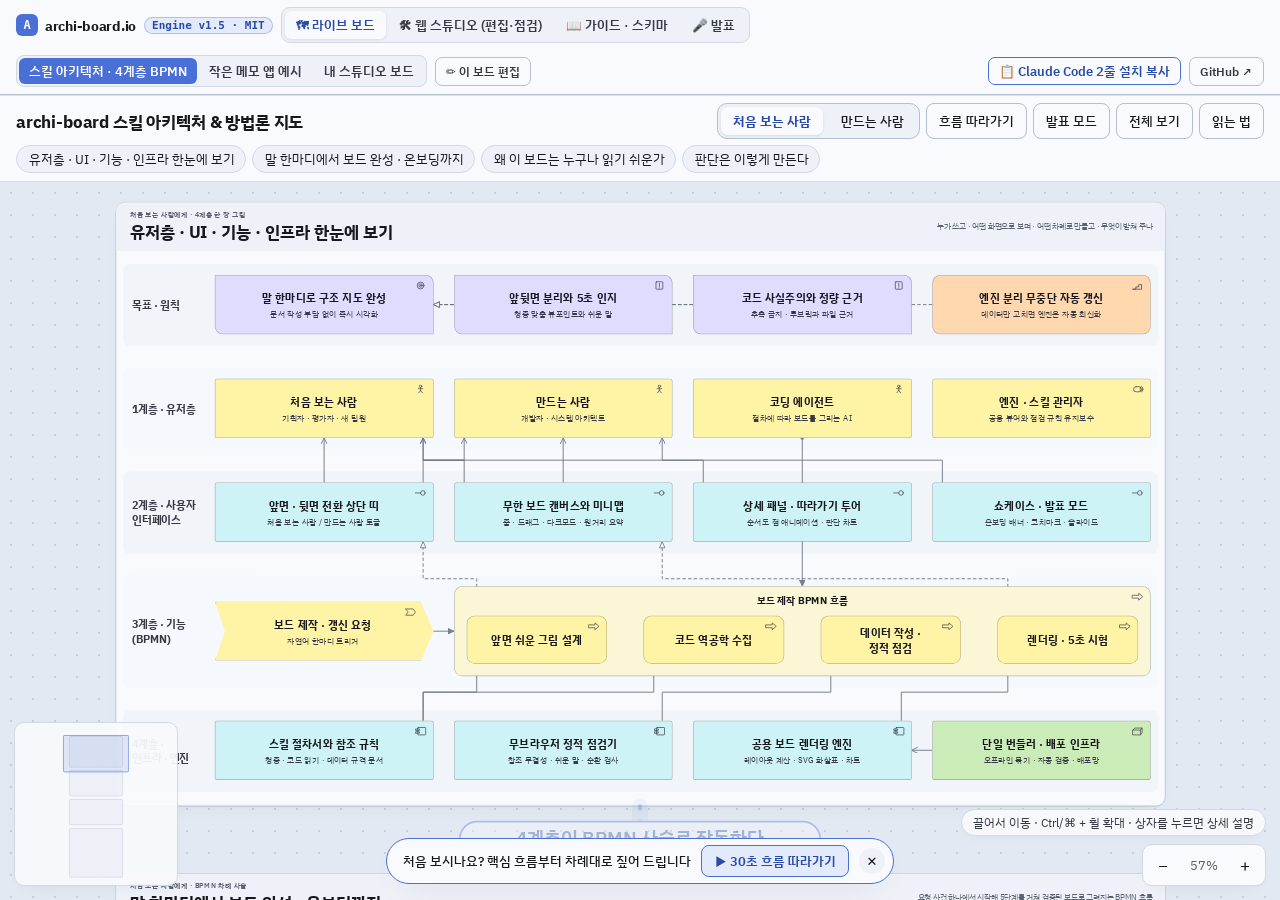
==== commit 9e8d9f8e: "fix(engine): 머리 줄의 엔진 버전을 v1.6.0으로 (PR #22에서 빠짐) 엔진 1.6(요구 · 바뀌면 다시 볼 곳)을 올리면서 VERSION과 머리 주석은 바꿨지만 " ====
--- a/index.html
+++ b/index.html
@@ -3254,7 +3254,7 @@
 })();
 </script>
 <script>
-/*! archi-board engine v1.5.0 — 무한 보드 위에 ArchiMate 창 · 객체 지도 · 데이터 지도 · 순서도를 그린다.
+/*! archi-board engine v1.6.0 — 무한 보드 위에 ArchiMate 창 · 객체 지도 · 데이터 지도 · 순서도를 그린다.
  * 1.2: 처음 보는 사람용 한 장 그림(layout 'view')과 '처음 보는 사람 / 만드는 사람' 전환.
  * 1.3: 유저 스토리(story)와 첫 화면 플로팅 투어 배너 · 발표(슬라이드) 모드 · 조작 코치마크.
  * 1.4: 보드 위에 판단 차트를 직접 그리는 창(layout 'insight') · 값을 만든 순서(기준 → 값 → 근거 → 그림) 표시.
